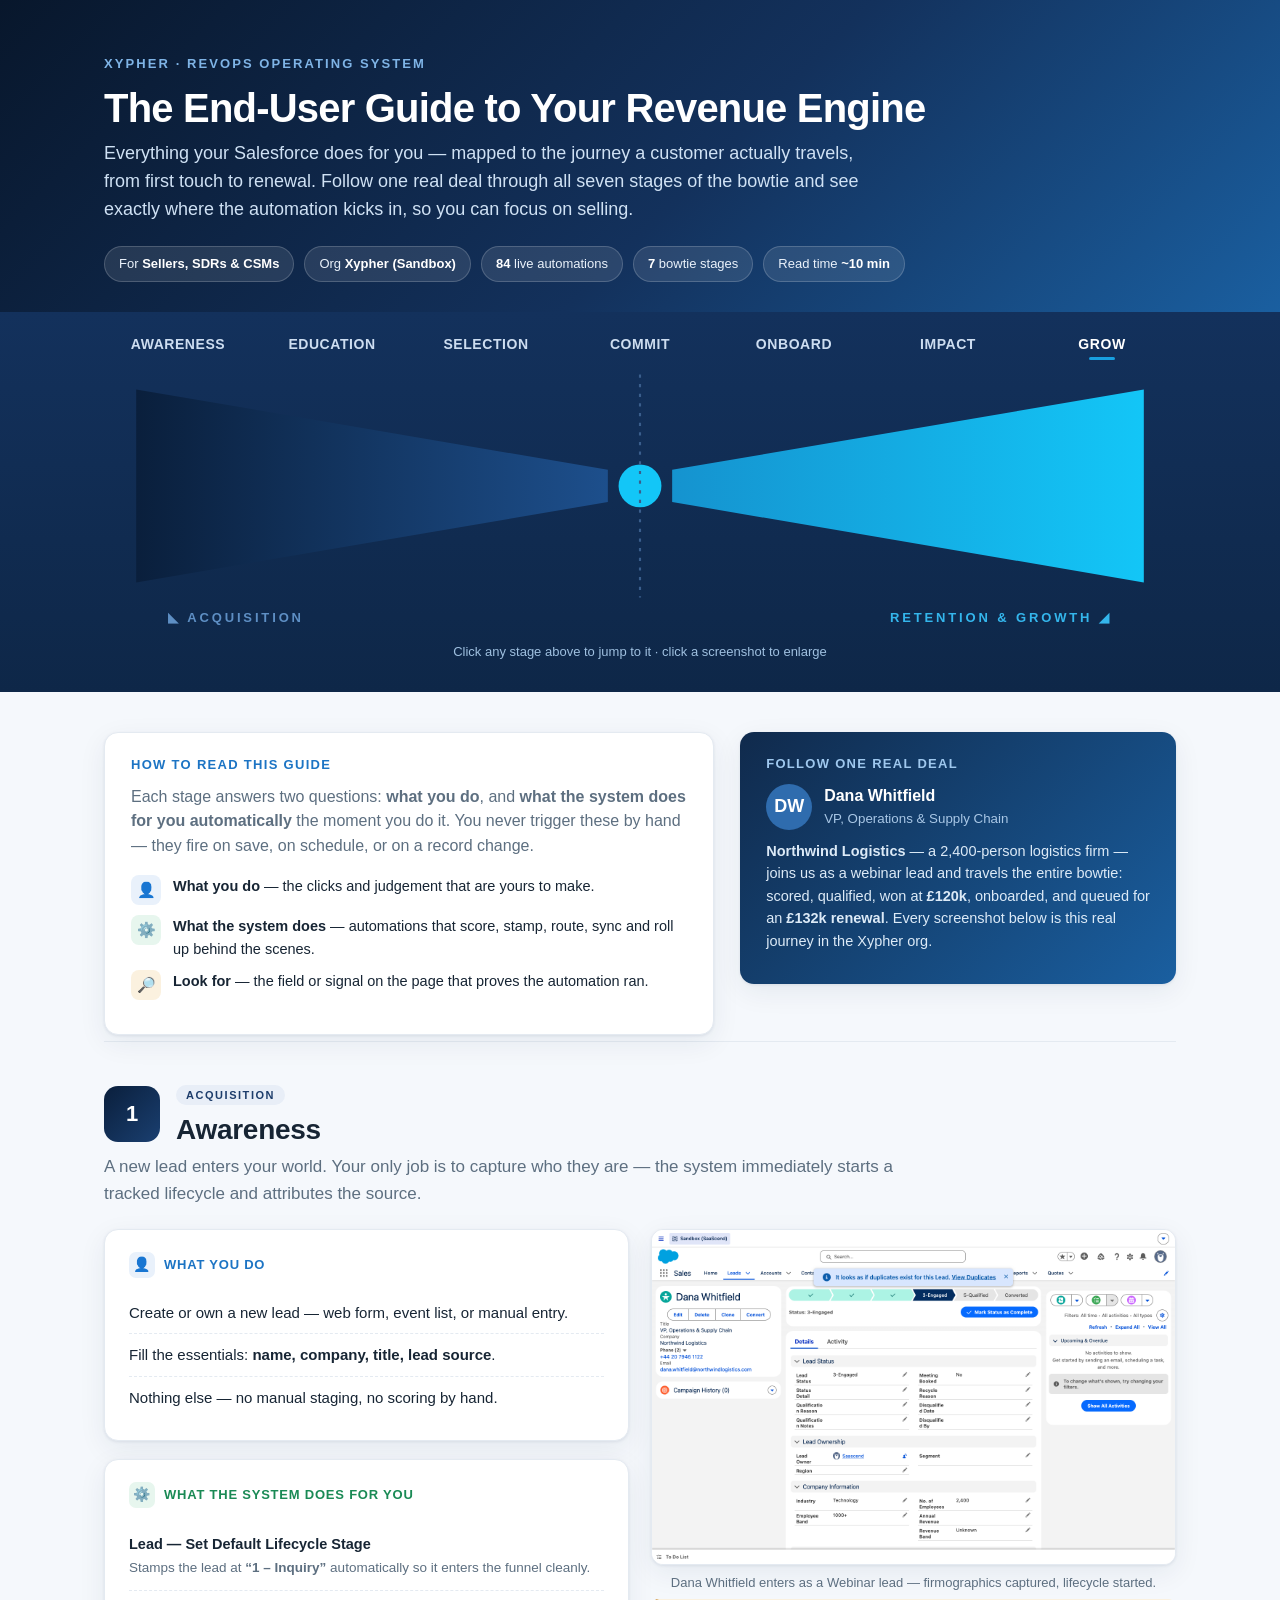
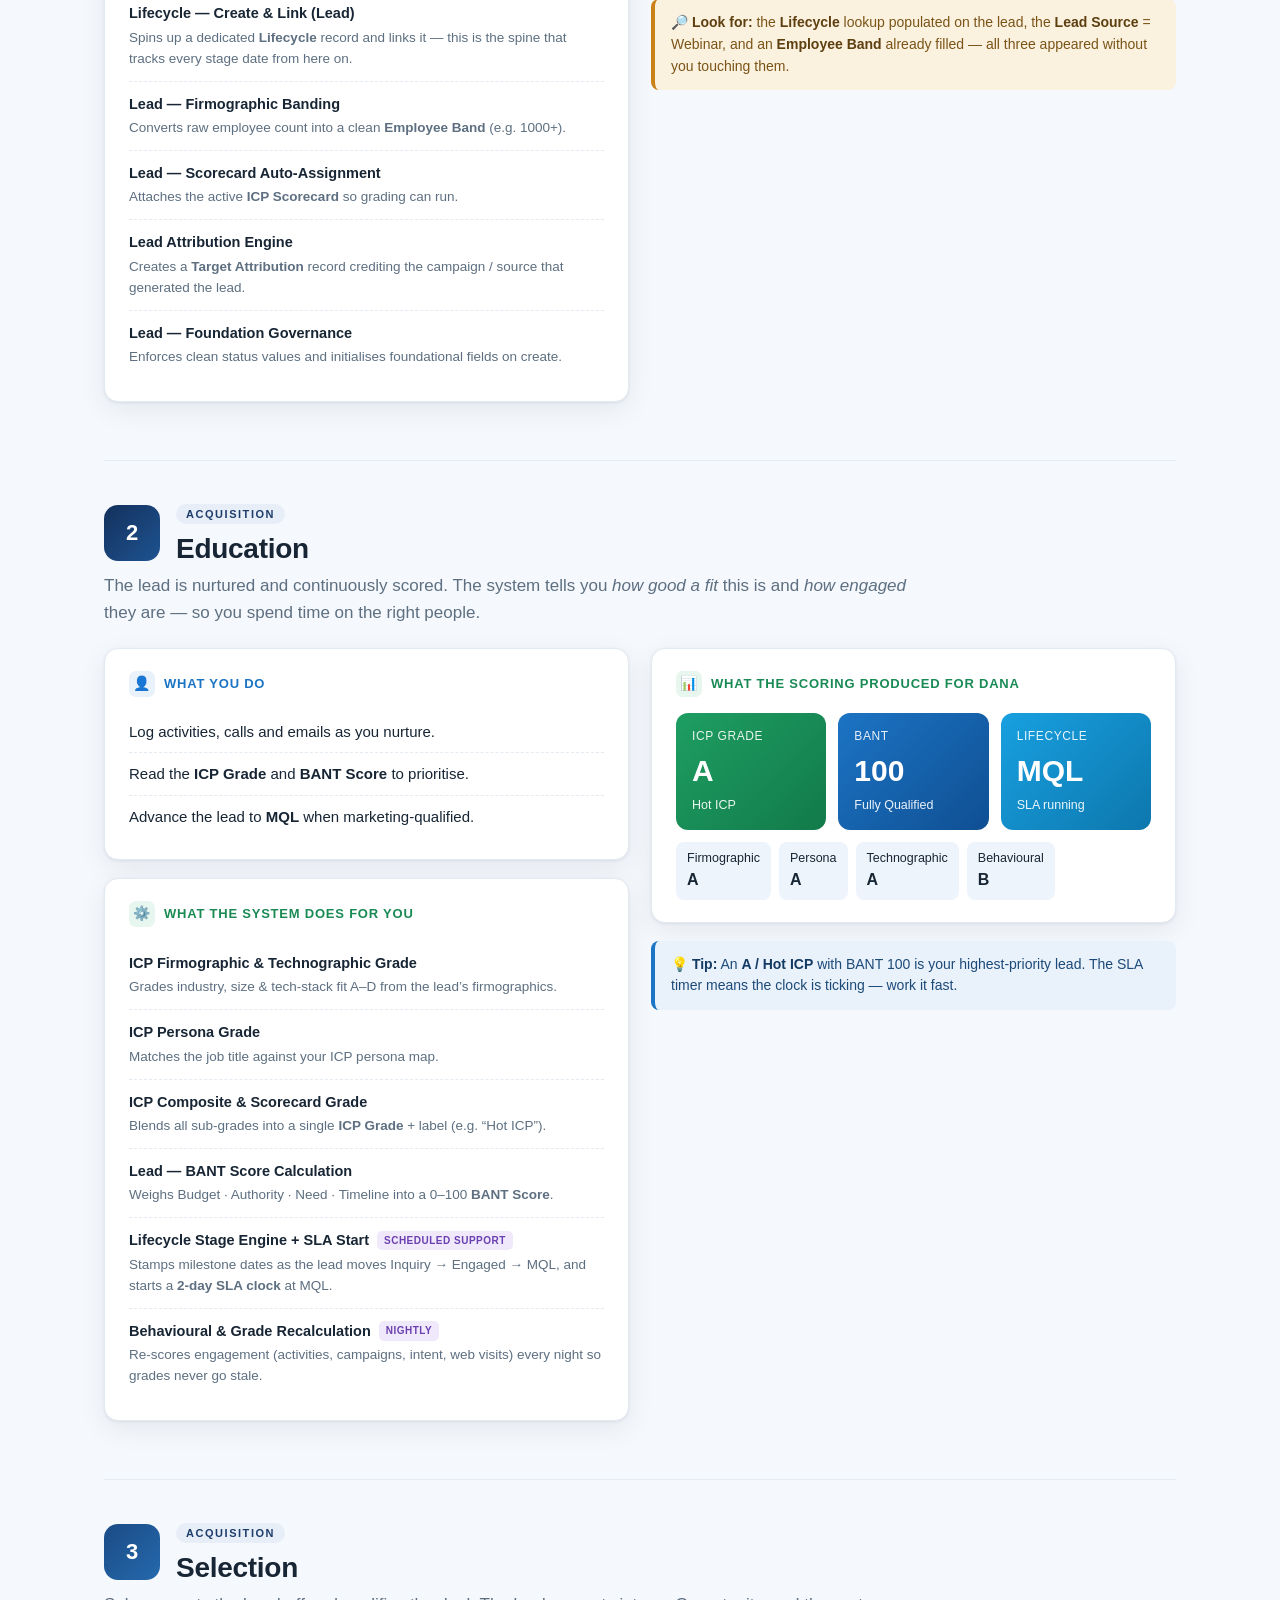
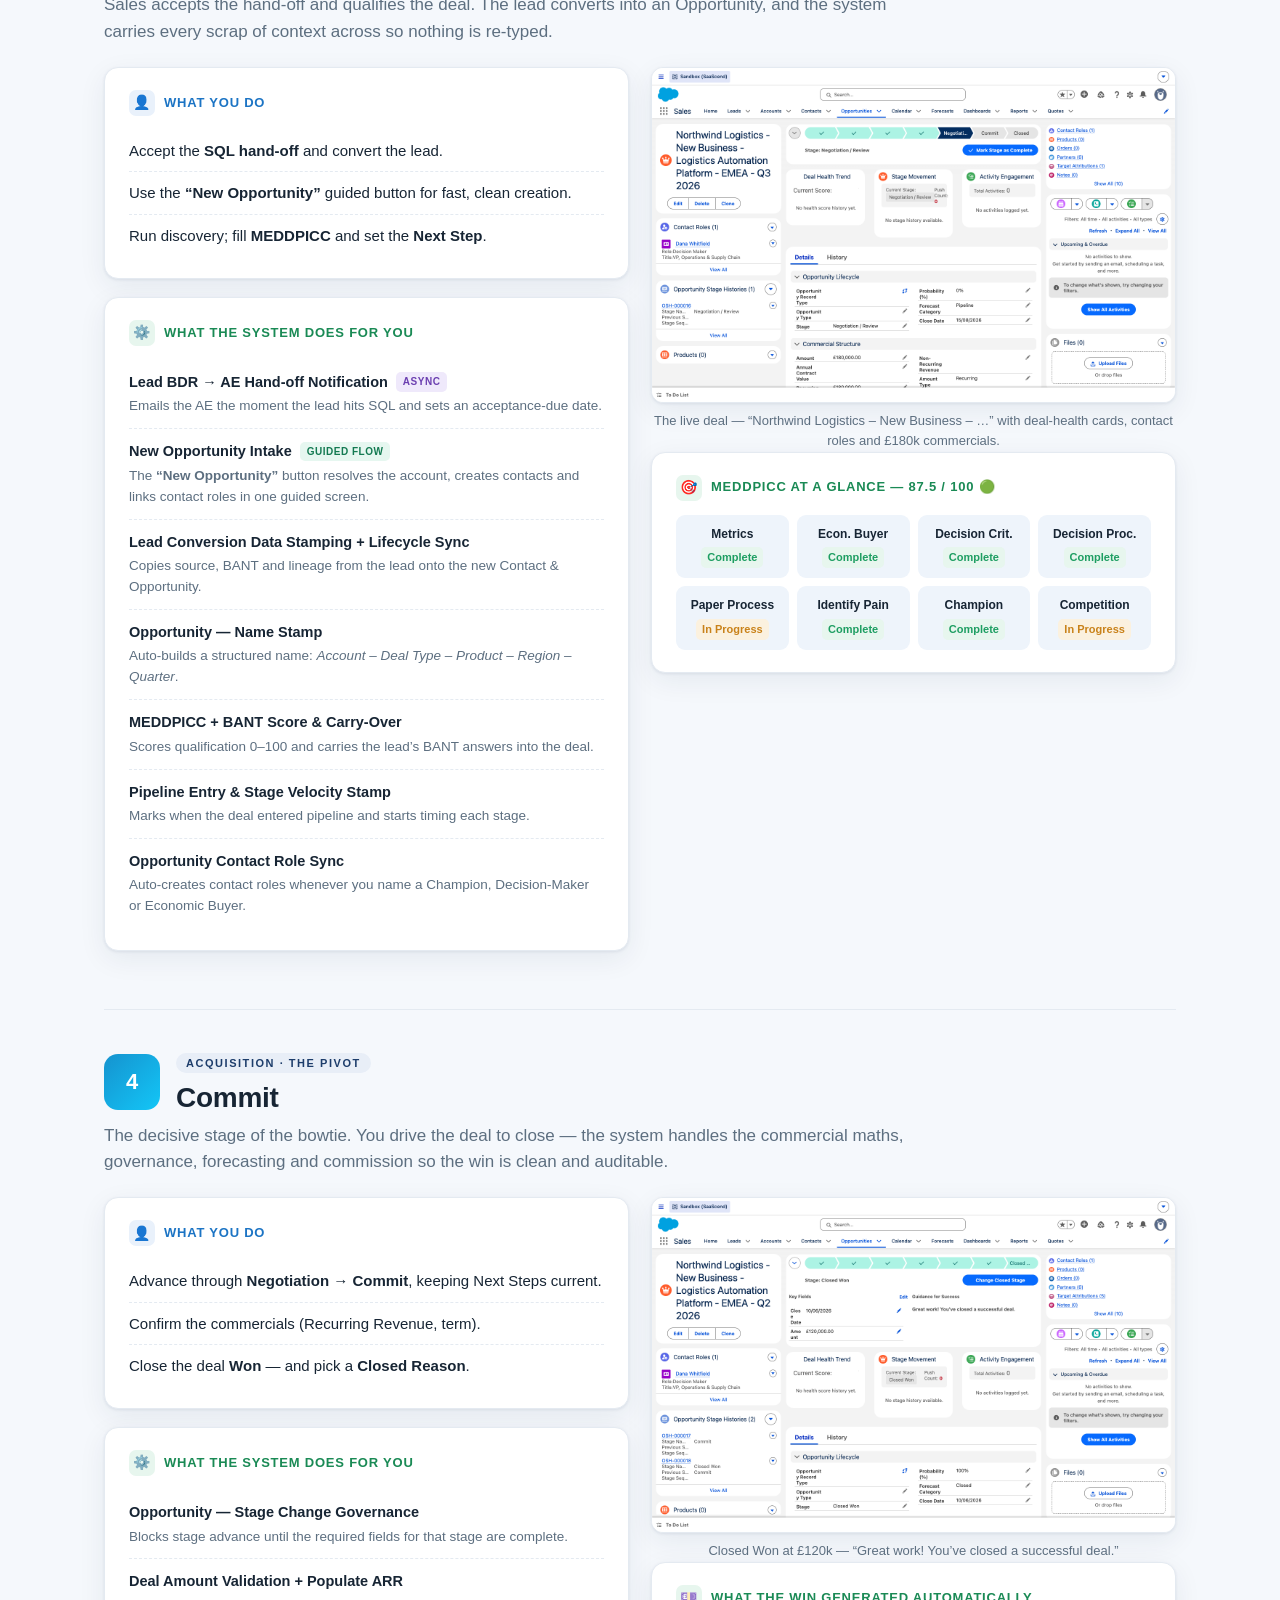
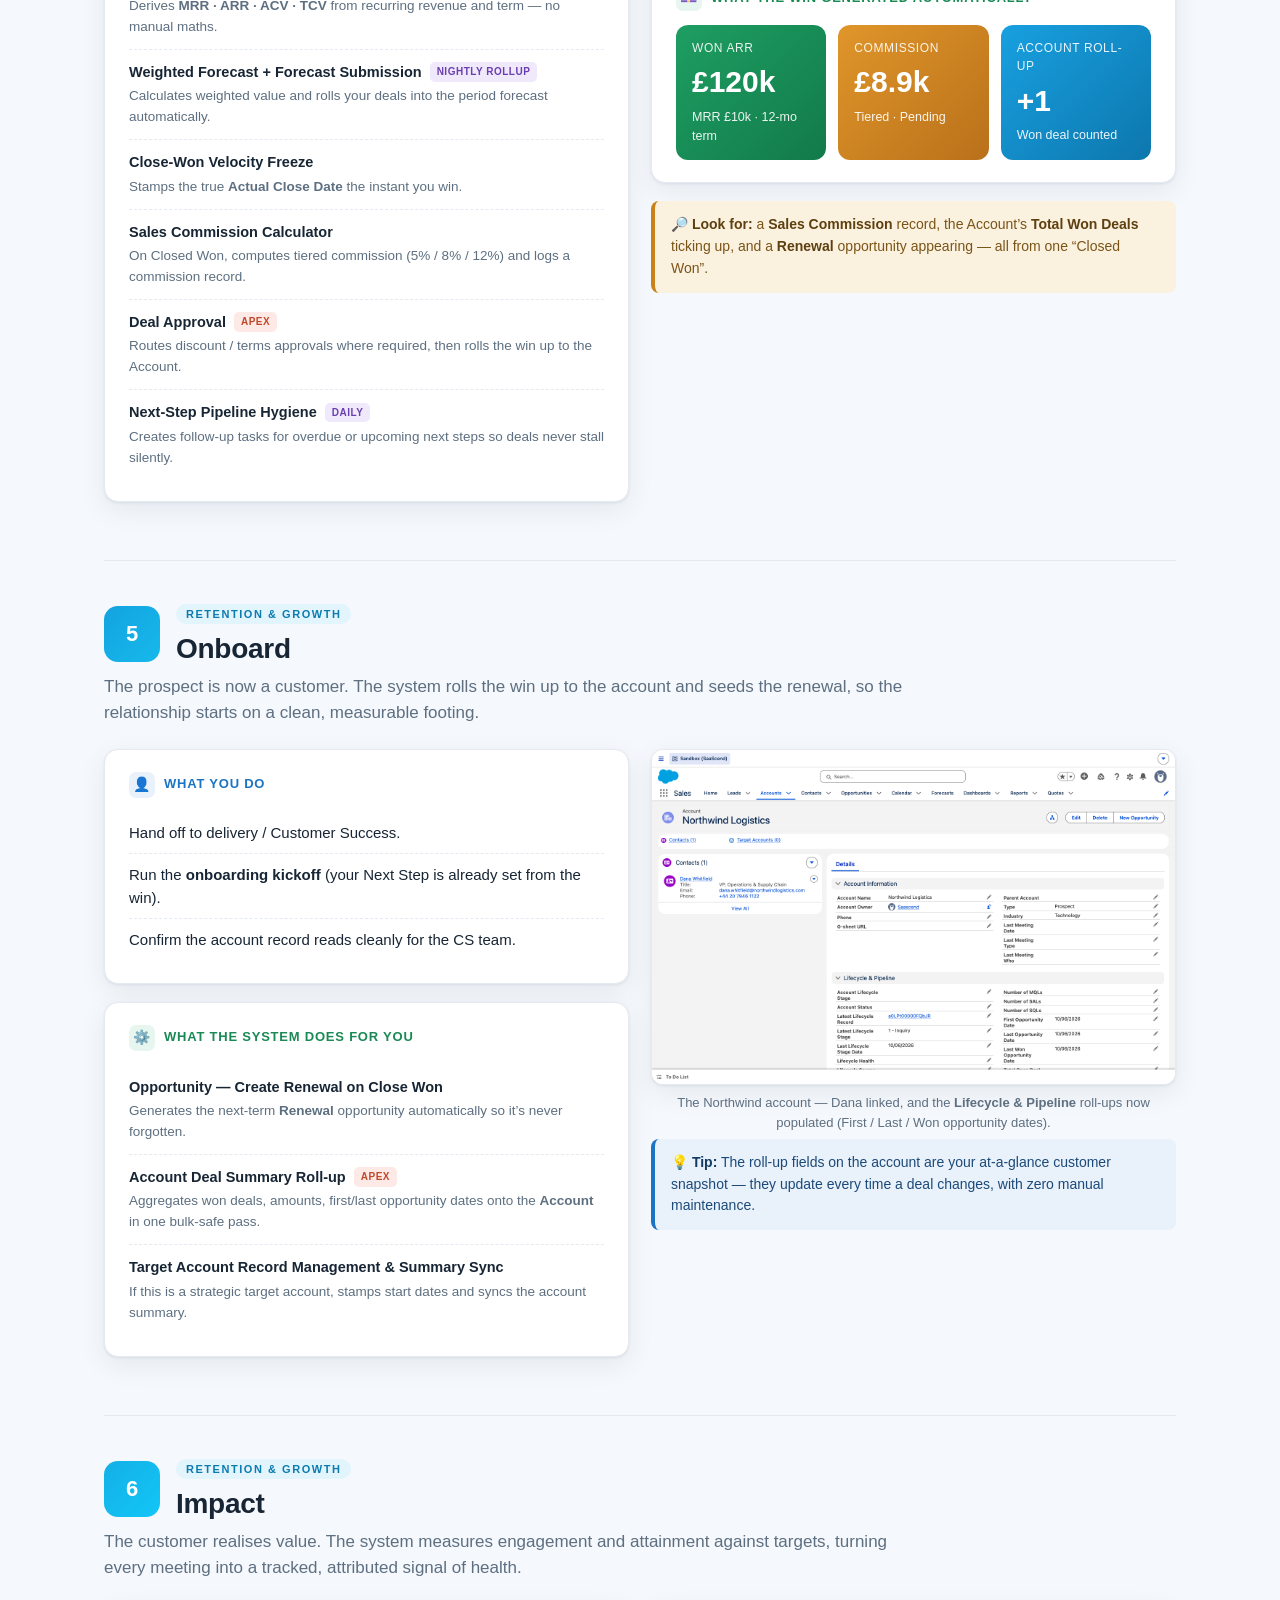
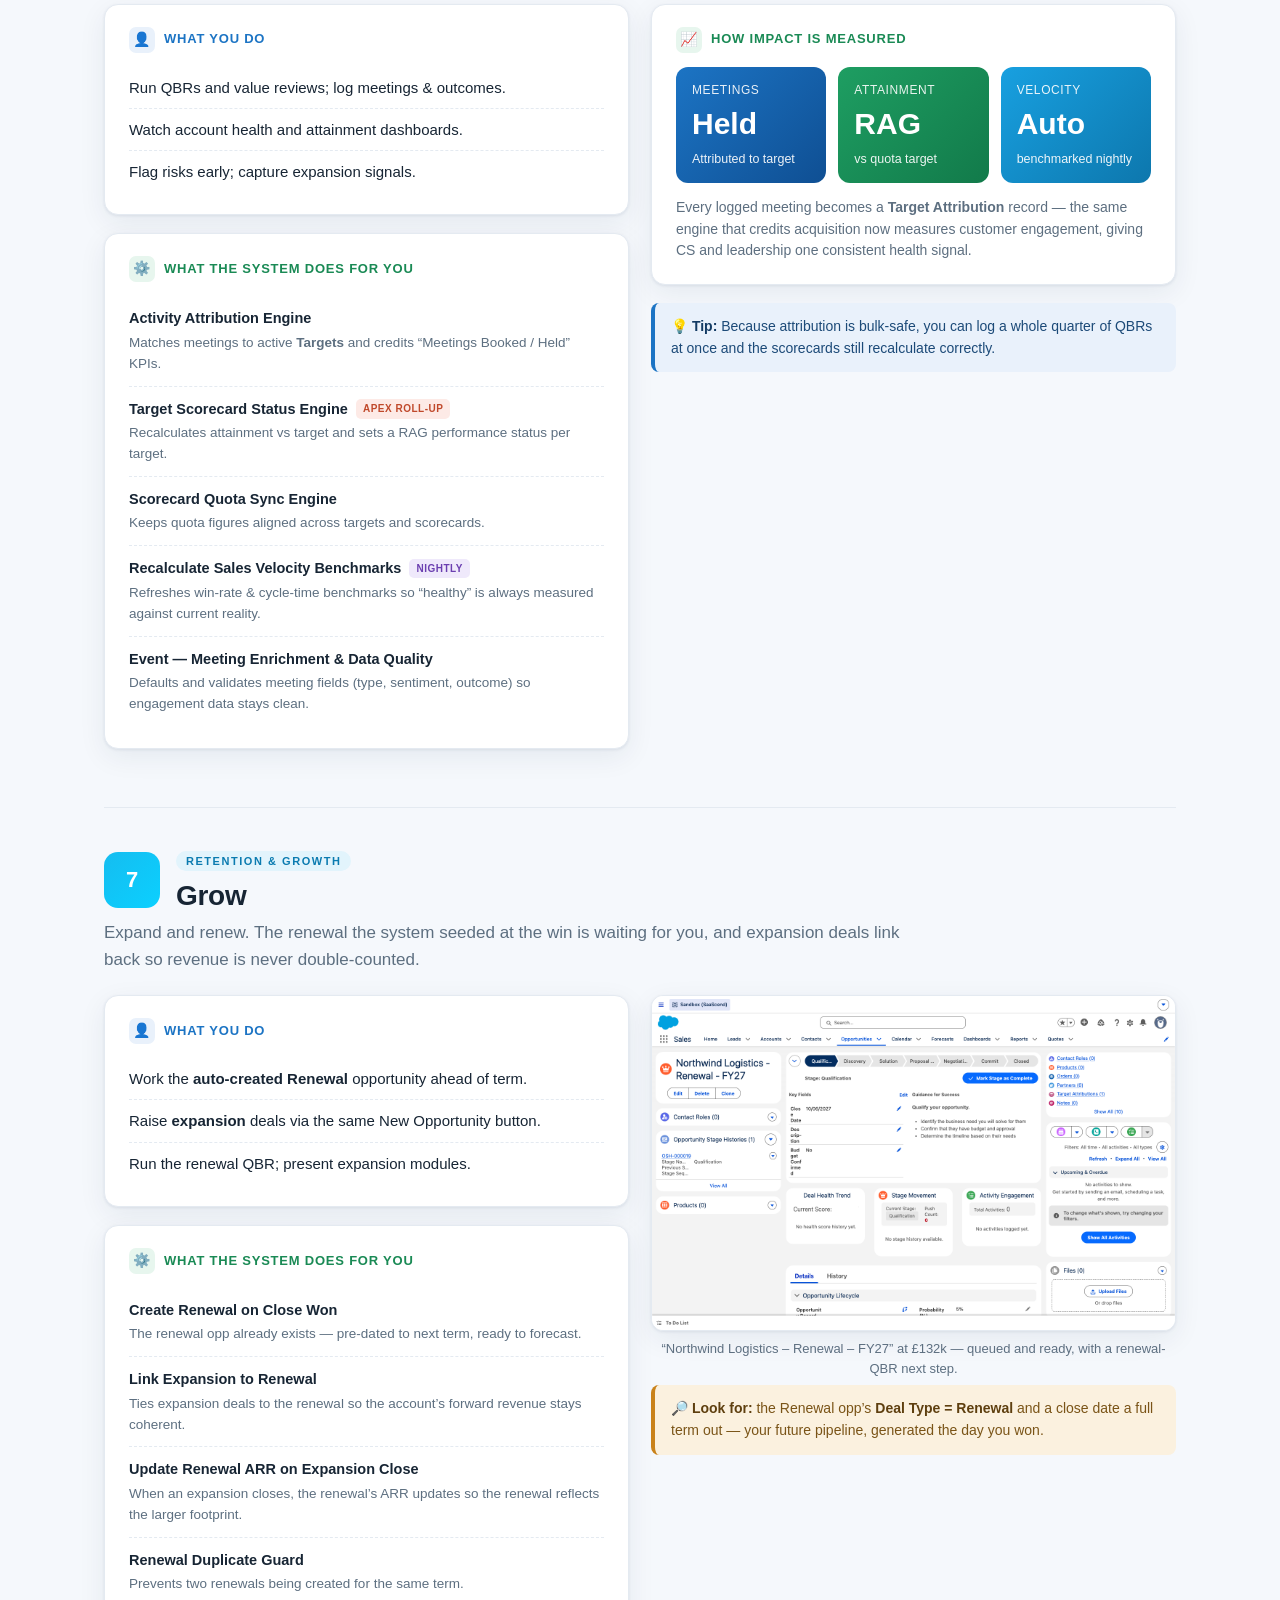
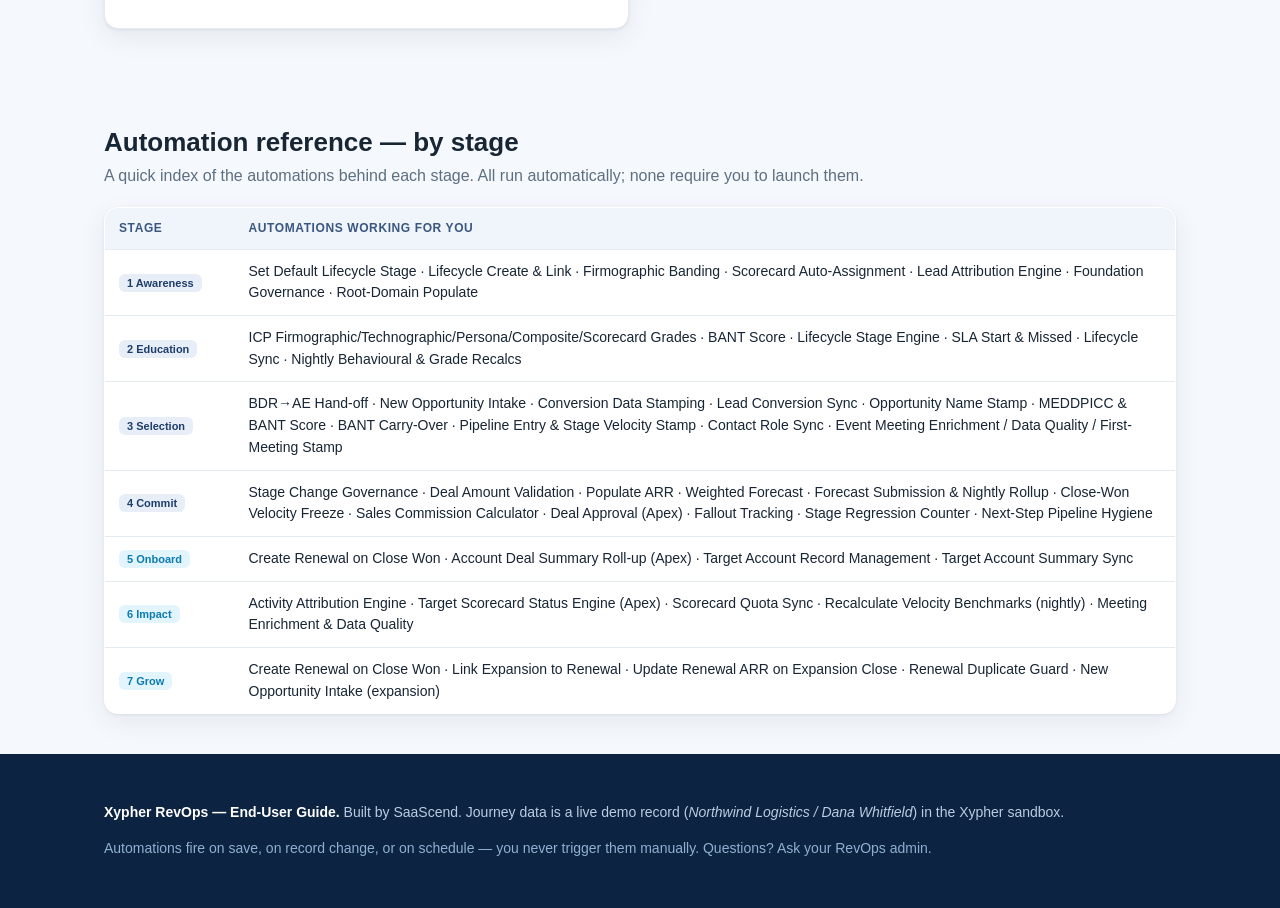
==== index.html @ d9a4ca9b "Xypher RevOps end-user bowtie guide" ====
<!DOCTYPE html>
<html lang="en">
<head>
<meta charset="UTF-8" />
<meta name="viewport" content="width=device-width, initial-scale=1.0" />
<title>Xypher RevOps — End-User Guide</title>
<style>
  :root{
    --navy:#0a1f3c; --navy2:#16386b; --acq:#13315c;
    --pivot:#18a0e0; --ret1:#1aa3df; --ret2:#13c0f5;
    --ink:#172534; --muted:#5d6f80; --line:#e4eaf1;
    --bg:#f5f8fc; --card:#ffffff; --accent:#1c74c4;
    --good:#1e9e62; --good-bg:#e7f6ee; --warn:#c9821a; --warn-bg:#fbf1df;
    --chip:#eef4fb; --shadow:0 1px 3px rgba(16,42,76,.08),0 8px 28px rgba(16,42,76,.07);
    --radius:14px;
  }
  *{box-sizing:border-box}
  html{scroll-behavior:smooth}
  body{margin:0;font-family:-apple-system,BlinkMacSystemFont,"Segoe UI",Inter,Roboto,Helvetica,Arial,sans-serif;
    color:var(--ink);background:var(--bg);line-height:1.55;-webkit-font-smoothing:antialiased}
  a{color:var(--accent);text-decoration:none}
  h1,h2,h3{line-height:1.2;margin:0}
  .wrap{max-width:1120px;margin:0 auto;padding:0 24px}

  /* ---------- HERO ---------- */
  header.hero{background:linear-gradient(135deg,#08172c 0%,#13315c 55%,#1a5fa0 100%);color:#fff;padding:54px 0 30px}
  .hero .eyebrow{font-size:13px;letter-spacing:.16em;text-transform:uppercase;color:#7fb4e6;font-weight:700}
  .hero h1{font-size:40px;font-weight:800;margin:10px 0 8px;letter-spacing:-.02em}
  .hero p.lead{font-size:18px;color:#cfe1f4;max-width:760px;margin:0 0 22px}
  .meta{display:flex;flex-wrap:wrap;gap:10px}
  .meta .pill{background:rgba(255,255,255,.10);border:1px solid rgba(255,255,255,.18);padding:7px 14px;border-radius:999px;font-size:13px;color:#eaf2fb}
  .meta .pill b{color:#fff}

  /* ---------- BOWTIE NAV ---------- */
  .bowtie-section{background:linear-gradient(180deg,#13315c 0%,#0e2748 100%);padding:14px 0 30px;color:#fff;position:relative}
  .bowtie-wrap{position:relative}
  .stage-labels{display:grid;grid-template-columns:repeat(7,1fr);gap:6px;margin-bottom:6px}
  .stage-labels button{background:none;border:0;color:#cdddf0;font-weight:800;font-size:14px;letter-spacing:.04em;
    text-transform:uppercase;cursor:pointer;padding:10px 4px;border-radius:8px;transition:.18s;position:relative}
  .stage-labels button:hover{color:#fff;background:rgba(255,255,255,.07)}
  .stage-labels button.active{color:#fff}
  .stage-labels button.active::after{content:"";position:absolute;left:50%;bottom:2px;transform:translateX(-50%);
    width:26px;height:3px;border-radius:3px;background:var(--pivot)}
  .bowtie-svg{width:100%;height:auto;display:block}
  .side-labels{display:flex;justify-content:space-between;margin-top:4px;padding:0 6%}
  .side-labels span{font-size:13px;font-weight:800;letter-spacing:.22em;text-transform:uppercase}
  .side-labels .acq{color:#5e8fc4}.side-labels .ret{color:#34b6ec}
  .hint{ text-align:center;color:#9fc0e0;font-size:13px;margin-top:14px}
  .hint kbd{background:rgba(255,255,255,.12);border-radius:5px;padding:1px 7px;font-size:12px}

  /* ---------- INTRO STRIP ---------- */
  .intro{padding:40px 0 6px}
  .intro .grid{display:grid;grid-template-columns:1.4fr 1fr;gap:26px;align-items:start}
  .panel{background:var(--card);border:1px solid var(--line);border-radius:var(--radius);box-shadow:var(--shadow);padding:24px 26px}
  .panel h3{font-size:13px;text-transform:uppercase;letter-spacing:.1em;color:var(--accent);margin-bottom:12px}
  .legend-row{display:flex;gap:12px;align-items:flex-start;margin:10px 0;font-size:14.5px}
  .legend-row .ic{flex:0 0 30px;height:30px;border-radius:8px;display:grid;place-items:center;font-size:15px}
  .ic.you{background:#e9f1fb;color:#1c74c4}.ic.sys{background:#e7f6ee;color:#1e9e62}.ic.look{background:#fbf1df;color:#c9821a}
  .story{background:linear-gradient(135deg,#102a4c,#1a5fa0);color:#fff;border:0}
  .story h3{color:#9fc8ee}
  .story p{color:#dceaf7;font-size:14.5px;margin:8px 0}
  .story .who{display:flex;gap:12px;align-items:center;margin-bottom:10px}
  .story .who .av{width:46px;height:46px;border-radius:50%;background:#2f6cae;display:grid;place-items:center;font-weight:800;font-size:18px}
  .story .who b{font-size:16px}.story .who small{color:#a9c7e6;display:block}

  /* ---------- STAGE SECTIONS ---------- */
  main{padding:14px 0 40px}
  .stage{padding:40px 0;border-top:1px solid var(--line)}
  .stage-head{display:flex;align-items:center;gap:16px;margin-bottom:6px}
  .stage-num{flex:0 0 56px;height:56px;border-radius:14px;display:grid;place-items:center;color:#fff;font-weight:800;font-size:22px}
  .badge-side{font-size:11px;font-weight:800;letter-spacing:.14em;text-transform:uppercase;padding:4px 10px;border-radius:999px}
  .badge-acq{background:#e8eef7;color:#1d3d6b}.badge-ret{background:#e2f4fc;color:#0b7bb0}
  .stage h2{font-size:28px;font-weight:800;letter-spacing:-.01em}
  .stage .purpose{color:var(--muted);font-size:17px;margin:8px 0 22px;max-width:820px}
  .cols{display:grid;grid-template-columns:1fr 1fr;gap:22px;align-items:start}
  .card{background:var(--card);border:1px solid var(--line);border-radius:var(--radius);box-shadow:var(--shadow);padding:22px 24px;margin-bottom:18px}
  .card .lbl{display:flex;align-items:center;gap:9px;font-size:13px;font-weight:800;letter-spacing:.06em;text-transform:uppercase;margin-bottom:14px}
  .card .lbl .dot{width:26px;height:26px;border-radius:7px;display:grid;place-items:center;font-size:14px}
  .lbl.you .dot{background:#e9f1fb;color:#1c74c4}.lbl.you{color:#1c74c4}
  .lbl.sys .dot{background:#e7f6ee;color:#1e9e62}.lbl.sys{color:#1a8a55}
  ul.clean{list-style:none;margin:0;padding:0}
  ul.clean li{padding:9px 0;border-bottom:1px dashed var(--line);font-size:15px}
  ul.clean li:last-child{border-bottom:0}
  .auto{padding:11px 0;border-bottom:1px dashed var(--line)}
  .auto:last-child{border-bottom:0}
  .auto .n{font-weight:700;font-size:14.5px;display:flex;align-items:center;gap:8px}
  .auto .n .tag{font-size:10px;font-weight:800;letter-spacing:.05em;padding:2px 7px;border-radius:5px;background:var(--chip);color:#3a6aa0;text-transform:uppercase}
  .auto .tag.sched{background:#efe9fb;color:#6b3fb0}.auto .tag.apex{background:#fdeae6;color:#c0492b}.auto .tag.screen{background:#e6f7f0;color:#147a52}
  .auto .d{font-size:13.5px;color:var(--muted);margin-top:3px}

  /* screenshot */
  figure{margin:0}
  .shot{border:1px solid var(--line);border-radius:12px;overflow:hidden;box-shadow:var(--shadow);cursor:zoom-in;background:#fff}
  .shot img{width:100%;display:block}
  figcaption{font-size:13px;color:var(--muted);margin-top:8px;text-align:center}

  /* scorecards */
  .scorecards{display:flex;flex-wrap:wrap;gap:12px;margin-top:4px}
  .score{flex:1 1 120px;border-radius:12px;padding:14px 16px;color:#fff;min-width:120px}
  .score .k{font-size:12px;letter-spacing:.05em;text-transform:uppercase;opacity:.9}
  .score .v{font-size:30px;font-weight:800;margin-top:2px}
  .score .s{font-size:12.5px;opacity:.92;margin-top:2px}
  .score.a{background:linear-gradient(135deg,#1e9e62,#127a4a)}
  .score.blue{background:linear-gradient(135deg,#1c74c4,#0f4f93)}
  .score.cyan{background:linear-gradient(135deg,#18a0e0,#0d77ad)}
  .score.amber{background:linear-gradient(135deg,#e0962a,#b9701a)}
  .grades{display:flex;gap:8px;flex-wrap:wrap;margin-top:12px}
  .gr{font-size:12.5px;background:var(--chip);border-radius:8px;padding:7px 11px}
  .gr b{display:block;font-size:16px;color:var(--ink)}

  .meddpicc{display:grid;grid-template-columns:repeat(4,1fr);gap:8px;margin-top:6px}
  .md{background:var(--chip);border-radius:9px;padding:10px;text-align:center;font-size:12px}
  .md .t{font-weight:700;color:var(--ink)}
  .md .st{margin-top:4px;font-size:11px;font-weight:700;padding:2px 6px;border-radius:5px;display:inline-block}
  .st.c{background:var(--good-bg);color:var(--good)}.st.p{background:var(--warn-bg);color:var(--warn)}

  .callout{background:var(--warn-bg);border-left:4px solid var(--warn);border-radius:8px;padding:13px 16px;font-size:14px;margin-top:6px;color:#7a5417}
  .callout b{color:#5e3f0f}
  .callout.tip{background:#e9f1fb;border-color:var(--accent);color:#1c4a78}.callout.tip b{color:#123a63}

  /* ---------- REFERENCE TABLE ---------- */
  .ref{padding:40px 0}
  table{width:100%;border-collapse:collapse;background:var(--card);border:1px solid var(--line);border-radius:var(--radius);overflow:hidden;box-shadow:var(--shadow);font-size:14px}
  th,td{text-align:left;padding:11px 14px;border-bottom:1px solid var(--line)}
  th{background:#f0f5fb;font-size:12px;letter-spacing:.05em;text-transform:uppercase;color:#3a5780}
  tr:last-child td{border-bottom:0}
  td .stagetag{font-size:11px;font-weight:800;padding:3px 8px;border-radius:6px;white-space:nowrap}

  /* ---------- FOOTER ---------- */
  footer{background:#0c2342;color:#b9cde2;padding:34px 0;font-size:14px}
  footer b{color:#fff}
  footer a{color:#79b6ec}

  /* ---------- LIGHTBOX ---------- */
  .lb{position:fixed;inset:0;background:rgba:(8,18,32,.88);background:rgba(8,18,32,.9);display:none;
    place-items:center;z-index:90;padding:30px;cursor:zoom-out}
  .lb.open{display:grid}
  .lb img{max-width:95%;max-height:92vh;border-radius:10px;box-shadow:0 20px 60px rgba(0,0,0,.5)}

  /* sticky mini-nav */
  .ticker{position:sticky;top:0;z-index:40;background:rgba(255,255,255,.92);backdrop-filter:blur(8px);
    border-bottom:1px solid var(--line);display:none}
  .ticker .wrap{display:flex;gap:4px;overflow-x:auto;padding:8px 24px}
  .ticker button{flex:0 0 auto;border:0;background:none;font-size:12.5px;font-weight:700;color:var(--muted);
    padding:7px 12px;border-radius:8px;cursor:pointer;white-space:nowrap}
  .ticker button.active{background:var(--navy);color:#fff}

  @media(max-width:860px){
    .hero h1{font-size:30px}
    .intro .grid,.cols{grid-template-columns:1fr}
    .stage-labels{grid-template-columns:repeat(4,1fr)}
    .stage-labels button{font-size:11px}
    .meddpicc{grid-template-columns:repeat(2,1fr)}
    .stage h2{font-size:23px}
  }
</style>
</head>
<body>

<!-- HERO -->
<header class="hero">
  <div class="wrap">
    <div class="eyebrow">Xypher · RevOps Operating System</div>
    <h1>The End-User Guide to Your Revenue Engine</h1>
    <p class="lead">Everything your Salesforce does for you — mapped to the journey a customer actually
      travels, from first touch to renewal. Follow one real deal through all seven stages of the bowtie
      and see exactly where the automation kicks in, so you can focus on selling.</p>
    <div class="meta">
      <span class="pill">For&nbsp;<b>Sellers, SDRs &amp; CSMs</b></span>
      <span class="pill">Org&nbsp;<b>Xypher (Sandbox)</b></span>
      <span class="pill"><b>84</b>&nbsp;live automations</span>
      <span class="pill"><b>7</b>&nbsp;bowtie stages</span>
      <span class="pill">Read time&nbsp;<b>~10 min</b></span>
    </div>
  </div>
</header>

<!-- INTERACTIVE BOWTIE -->
<section class="bowtie-section">
  <div class="wrap bowtie-wrap">
    <div class="stage-labels" id="stageLabels">
      <button data-go="awareness">Awareness</button>
      <button data-go="education">Education</button>
      <button data-go="selection">Selection</button>
      <button data-go="commit">Commit</button>
      <button data-go="onboard">Onboard</button>
      <button data-go="impact">Impact</button>
      <button data-go="grow">Grow</button>
    </div>
    <svg class="bowtie-svg" viewBox="0 0 1000 220" preserveAspectRatio="xMidYMid meet" aria-hidden="true">
      <defs>
        <linearGradient id="gacq" x1="0" y1="0" x2="1" y2="0">
          <stop offset="0" stop-color="#0a1f3c"/><stop offset="1" stop-color="#1d4f8c"/>
        </linearGradient>
        <linearGradient id="gret" x1="0" y1="0" x2="1" y2="0">
          <stop offset="0" stop-color="#1593cf"/><stop offset="1" stop-color="#13c6f7"/>
        </linearGradient>
      </defs>
      <!-- acquisition (left funnel) -->
      <polygon class="seg" data-go="awareness" points="30,20 470,95 470,125 30,200" fill="url(#gacq)" opacity="1"/>
      <!-- pivot node -->
      <circle cx="500" cy="110" r="20" fill="#13c6f7"/>
      <!-- retention (right funnel) -->
      <polygon class="seg" data-go="grow" points="530,95 970,20 970,200 530,125" fill="url(#gret)"/>
      <!-- divider -->
      <line x1="500" y1="6" x2="500" y2="214" stroke="#3a5e8c" stroke-width="2" stroke-dasharray="3 6"/>
    </svg>
    <div class="side-labels">
      <span class="acq">◣ Acquisition</span>
      <span class="ret">Retention &amp; Growth ◢</span>
    </div>
    <div class="hint">Click any stage above to jump to it · click a screenshot to enlarge</div>
  </div>
</section>

<!-- sticky ticker -->
<div class="ticker" id="ticker">
  <div class="wrap">
    <button data-go="awareness">1 · Awareness</button>
    <button data-go="education">2 · Education</button>
    <button data-go="selection">3 · Selection</button>
    <button data-go="commit">4 · Commit</button>
    <button data-go="onboard">5 · Onboard</button>
    <button data-go="impact">6 · Impact</button>
    <button data-go="grow">7 · Grow</button>
    <button data-go="reference">Reference</button>
  </div>
</div>

<!-- INTRO -->
<section class="intro">
  <div class="wrap grid">
    <div class="panel">
      <h3>How to read this guide</h3>
      <p style="margin-top:0;color:var(--muted)">Each stage answers two questions: <b>what you do</b>, and
        <b>what the system does for you automatically</b> the moment you do it. You never trigger these by
        hand — they fire on save, on schedule, or on a record change.</p>
      <div class="legend-row"><div class="ic you">👤</div><div><b>What you do</b> — the clicks and judgement that are yours to make.</div></div>
      <div class="legend-row"><div class="ic sys">⚙️</div><div><b>What the system does</b> — automations that score, stamp, route, sync and roll up behind the scenes.</div></div>
      <div class="legend-row"><div class="ic look">🔎</div><div><b>Look for</b> — the field or signal on the page that proves the automation ran.</div></div>
    </div>
    <div class="panel story">
      <h3>Follow one real deal</h3>
      <div class="who">
        <div class="av">DW</div>
        <div><b>Dana Whitfield</b><small>VP, Operations &amp; Supply Chain</small></div>
      </div>
      <p><b>Northwind Logistics</b> — a 2,400-person logistics firm — joins us as a webinar lead and
      travels the entire bowtie: scored, qualified, won at <b>£120k</b>, onboarded, and queued for an
      <b>£132k renewal</b>. Every screenshot below is this real journey in the Xypher org.</p>
    </div>
  </div>
</section>

<main class="wrap">

<!-- 1 AWARENESS -->
<section class="stage" id="awareness">
  <div class="stage-head">
    <div class="stage-num" style="background:linear-gradient(135deg,#0a1f3c,#1a3f70)">1</div>
    <div>
      <span class="badge-side badge-acq">Acquisition</span>
      <h2 style="margin-top:6px">Awareness</h2>
    </div>
  </div>
  <p class="purpose">A new lead enters your world. Your only job is to capture who they are — the system
    immediately starts a tracked lifecycle and attributes the source.</p>
  <div class="cols">
    <div>
      <div class="card">
        <div class="lbl you"><span class="dot">👤</span>What you do</div>
        <ul class="clean">
          <li>Create or own a new lead — web form, event list, or manual entry.</li>
          <li>Fill the essentials: <b>name, company, title, lead source</b>.</li>
          <li>Nothing else — no manual staging, no scoring by hand.</li>
        </ul>
      </div>
      <div class="card">
        <div class="lbl sys"><span class="dot">⚙️</span>What the system does for you</div>
        <div class="auto"><div class="n">Lead — Set Default Lifecycle Stage</div><div class="d">Stamps the lead at <b>“1 – Inquiry”</b> automatically so it enters the funnel cleanly.</div></div>
        <div class="auto"><div class="n">Lifecycle — Create &amp; Link (Lead)</div><div class="d">Spins up a dedicated <b>Lifecycle</b> record and links it — this is the spine that tracks every stage date from here on.</div></div>
        <div class="auto"><div class="n">Lead — Firmographic Banding</div><div class="d">Converts raw employee count into a clean <b>Employee Band</b> (e.g. 1000+).</div></div>
        <div class="auto"><div class="n">Lead — Scorecard Auto-Assignment</div><div class="d">Attaches the active <b>ICP Scorecard</b> so grading can run.</div></div>
        <div class="auto"><div class="n">Lead Attribution Engine</div><div class="d">Creates a <b>Target Attribution</b> record crediting the campaign / source that generated the lead.</div></div>
        <div class="auto"><div class="n">Lead — Foundation Governance</div><div class="d">Enforces clean status values and initialises foundational fields on create.</div></div>
      </div>
    </div>
    <div>
      <figure>
        <div class="shot" data-zoom="assets/01-lead.png"><img src="assets/01-lead.png" alt="Dana Whitfield lead record"></div>
        <figcaption>Dana Whitfield enters as a Webinar lead — firmographics captured, lifecycle started.</figcaption>
      </figure>
      <div class="callout look" style="background:#fbf1df;border-left:4px solid var(--warn)">
        🔎 <b>Look for:</b> the <b>Lifecycle</b> lookup populated on the lead, the <b>Lead Source</b> = Webinar, and an
        <b>Employee Band</b> already filled — all three appeared without you touching them.
      </div>
    </div>
  </div>
</section>

<!-- 2 EDUCATION -->
<section class="stage" id="education">
  <div class="stage-head">
    <div class="stage-num" style="background:linear-gradient(135deg,#13315c,#1e5391)">2</div>
    <div>
      <span class="badge-side badge-acq">Acquisition</span>
      <h2 style="margin-top:6px">Education</h2>
    </div>
  </div>
  <p class="purpose">The lead is nurtured and continuously scored. The system tells you <i>how good a fit</i>
    this is and <i>how engaged</i> they are — so you spend time on the right people.</p>
  <div class="cols">
    <div>
      <div class="card">
        <div class="lbl you"><span class="dot">👤</span>What you do</div>
        <ul class="clean">
          <li>Log activities, calls and emails as you nurture.</li>
          <li>Read the <b>ICP Grade</b> and <b>BANT Score</b> to prioritise.</li>
          <li>Advance the lead to <b>MQL</b> when marketing-qualified.</li>
        </ul>
      </div>
      <div class="card">
        <div class="lbl sys"><span class="dot">⚙️</span>What the system does for you</div>
        <div class="auto"><div class="n">ICP Firmographic &amp; Technographic Grade</div><div class="d">Grades industry, size &amp; tech-stack fit A–D from the lead’s firmographics.</div></div>
        <div class="auto"><div class="n">ICP Persona Grade</div><div class="d">Matches the job title against your ICP persona map.</div></div>
        <div class="auto"><div class="n">ICP Composite &amp; Scorecard Grade</div><div class="d">Blends all sub-grades into a single <b>ICP Grade</b> + label (e.g. “Hot ICP”).</div></div>
        <div class="auto"><div class="n">Lead — BANT Score Calculation</div><div class="d">Weighs Budget · Authority · Need · Timeline into a 0–100 <b>BANT Score</b>.</div></div>
        <div class="auto"><div class="n">Lifecycle Stage Engine + SLA Start <span class="tag sched">scheduled support</span></div><div class="d">Stamps milestone dates as the lead moves Inquiry → Engaged → MQL, and starts a <b>2-day SLA clock</b> at MQL.</div></div>
        <div class="auto"><div class="n">Behavioural &amp; Grade Recalculation <span class="tag sched">nightly</span></div><div class="d">Re-scores engagement (activities, campaigns, intent, web visits) every night so grades never go stale.</div></div>
      </div>
    </div>
    <div>
      <div class="card">
        <div class="lbl sys" style="margin-bottom:16px"><span class="dot">📊</span>What the scoring produced for Dana</div>
        <div class="scorecards">
          <div class="score a"><div class="k">ICP Grade</div><div class="v">A</div><div class="s">Hot ICP</div></div>
          <div class="score blue"><div class="k">BANT</div><div class="v">100</div><div class="s">Fully Qualified</div></div>
          <div class="score cyan"><div class="k">Lifecycle</div><div class="v">MQL</div><div class="s">SLA running</div></div>
        </div>
        <div class="grades">
          <div class="gr">Firmographic<b>A</b></div>
          <div class="gr">Persona<b>A</b></div>
          <div class="gr">Technographic<b>A</b></div>
          <div class="gr">Behavioural<b>B</b></div>
        </div>
      </div>
      <div class="callout tip">💡 <b>Tip:</b> An <b>A / Hot ICP</b> with BANT 100 is your highest-priority lead.
        The SLA timer means the clock is ticking — work it fast.</div>
    </div>
  </div>
</section>

<!-- 3 SELECTION -->
<section class="stage" id="selection">
  <div class="stage-head">
    <div class="stage-num" style="background:linear-gradient(135deg,#1b4b85,#2569ad)">3</div>
    <div>
      <span class="badge-side badge-acq">Acquisition</span>
      <h2 style="margin-top:6px">Selection</h2>
    </div>
  </div>
  <p class="purpose">Sales accepts the hand-off and qualifies the deal. The lead converts into an
    Opportunity, and the system carries every scrap of context across so nothing is re-typed.</p>
  <div class="cols">
    <div>
      <div class="card">
        <div class="lbl you"><span class="dot">👤</span>What you do</div>
        <ul class="clean">
          <li>Accept the <b>SQL hand-off</b> and convert the lead.</li>
          <li>Use the <b>“New Opportunity”</b> guided button for fast, clean creation.</li>
          <li>Run discovery; fill <b>MEDDPICC</b> and set the <b>Next Step</b>.</li>
        </ul>
      </div>
      <div class="card">
        <div class="lbl sys"><span class="dot">⚙️</span>What the system does for you</div>
        <div class="auto"><div class="n">Lead BDR → AE Hand-off Notification <span class="tag sched">async</span></div><div class="d">Emails the AE the moment the lead hits SQL and sets an acceptance-due date.</div></div>
        <div class="auto"><div class="n">New Opportunity Intake <span class="tag screen">guided flow</span></div><div class="d">The <b>“New Opportunity”</b> button resolves the account, creates contacts and links contact roles in one guided screen.</div></div>
        <div class="auto"><div class="n">Lead Conversion Data Stamping + Lifecycle Sync</div><div class="d">Copies source, BANT and lineage from the lead onto the new Contact &amp; Opportunity.</div></div>
        <div class="auto"><div class="n">Opportunity — Name Stamp</div><div class="d">Auto-builds a structured name: <i>Account – Deal Type – Product – Region – Quarter</i>.</div></div>
        <div class="auto"><div class="n">MEDDPICC + BANT Score &amp; Carry-Over</div><div class="d">Scores qualification 0–100 and carries the lead’s BANT answers into the deal.</div></div>
        <div class="auto"><div class="n">Pipeline Entry &amp; Stage Velocity Stamp</div><div class="d">Marks when the deal entered pipeline and starts timing each stage.</div></div>
        <div class="auto"><div class="n">Opportunity Contact Role Sync</div><div class="d">Auto-creates contact roles whenever you name a Champion, Decision-Maker or Economic Buyer.</div></div>
      </div>
    </div>
    <div>
      <figure>
        <div class="shot" data-zoom="assets/03-opp-live.png"><img src="assets/03-opp-live.png" alt="Northwind live opportunity"></div>
        <figcaption>The live deal — “Northwind Logistics – New Business – …” with deal-health cards, contact roles and £180k commercials.</figcaption>
      </figure>
      <div class="card">
        <div class="lbl sys"><span class="dot">🎯</span>MEDDPICC at a glance — 87.5 / 100 🟢</div>
        <div class="meddpicc">
          <div class="md"><div class="t">Metrics</div><div class="st c">Complete</div></div>
          <div class="md"><div class="t">Econ. Buyer</div><div class="st c">Complete</div></div>
          <div class="md"><div class="t">Decision Crit.</div><div class="st c">Complete</div></div>
          <div class="md"><div class="t">Decision Proc.</div><div class="st c">Complete</div></div>
          <div class="md"><div class="t">Paper Process</div><div class="st p">In Progress</div></div>
          <div class="md"><div class="t">Identify Pain</div><div class="st c">Complete</div></div>
          <div class="md"><div class="t">Champion</div><div class="st c">Complete</div></div>
          <div class="md"><div class="t">Competition</div><div class="st p">In Progress</div></div>
        </div>
      </div>
    </div>
  </div>
</section>

<!-- 4 COMMIT -->
<section class="stage" id="commit">
  <div class="stage-head">
    <div class="stage-num" style="background:linear-gradient(135deg,#1593cf,#13c6f7)">4</div>
    <div>
      <span class="badge-side badge-acq">Acquisition · the pivot</span>
      <h2 style="margin-top:6px">Commit</h2>
    </div>
  </div>
  <p class="purpose">The decisive stage of the bowtie. You drive the deal to close — the system handles the
    commercial maths, governance, forecasting and commission so the win is clean and auditable.</p>
  <div class="cols">
    <div>
      <div class="card">
        <div class="lbl you"><span class="dot">👤</span>What you do</div>
        <ul class="clean">
          <li>Advance through <b>Negotiation → Commit</b>, keeping Next Steps current.</li>
          <li>Confirm the commercials (Recurring Revenue, term).</li>
          <li>Close the deal <b>Won</b> — and pick a <b>Closed Reason</b>.</li>
        </ul>
      </div>
      <div class="card">
        <div class="lbl sys"><span class="dot">⚙️</span>What the system does for you</div>
        <div class="auto"><div class="n">Opportunity — Stage Change Governance</div><div class="d">Blocks stage advance until the required fields for that stage are complete.</div></div>
        <div class="auto"><div class="n">Deal Amount Validation + Populate ARR</div><div class="d">Derives <b>MRR · ARR · ACV · TCV</b> from recurring revenue and term — no manual maths.</div></div>
        <div class="auto"><div class="n">Weighted Forecast + Forecast Submission <span class="tag sched">nightly rollup</span></div><div class="d">Calculates weighted value and rolls your deals into the period forecast automatically.</div></div>
        <div class="auto"><div class="n">Close-Won Velocity Freeze</div><div class="d">Stamps the true <b>Actual Close Date</b> the instant you win.</div></div>
        <div class="auto"><div class="n">Sales Commission Calculator</div><div class="d">On Closed Won, computes tiered commission (5% / 8% / 12%) and logs a commission record.</div></div>
        <div class="auto"><div class="n">Deal Approval <span class="tag apex">Apex</span></div><div class="d">Routes discount / terms approvals where required, then rolls the win up to the Account.</div></div>
        <div class="auto"><div class="n">Next-Step Pipeline Hygiene <span class="tag sched">daily</span></div><div class="d">Creates follow-up tasks for overdue or upcoming next steps so deals never stall silently.</div></div>
      </div>
    </div>
    <div>
      <figure>
        <div class="shot" data-zoom="assets/04-opp-won.png"><img src="assets/04-opp-won.png" alt="Closed won opportunity"></div>
        <figcaption>Closed Won at £120k — “Great work! You’ve closed a successful deal.”</figcaption>
      </figure>
      <div class="card">
        <div class="lbl sys"><span class="dot">💷</span>What the win generated automatically</div>
        <div class="scorecards">
          <div class="score a"><div class="k">Won ARR</div><div class="v">£120k</div><div class="s">MRR £10k · 12-mo term</div></div>
          <div class="score amber"><div class="k">Commission</div><div class="v">£8.9k</div><div class="s">Tiered · Pending</div></div>
          <div class="score cyan"><div class="k">Account roll-up</div><div class="v">+1</div><div class="s">Won deal counted</div></div>
        </div>
      </div>
      <div class="callout">🔎 <b>Look for:</b> a <b>Sales Commission</b> record, the Account’s
        <b>Total Won Deals</b> ticking up, and a <b>Renewal</b> opportunity appearing — all from one “Closed Won”.</div>
    </div>
  </div>
</section>

<!-- 5 ONBOARD -->
<section class="stage" id="onboard">
  <div class="stage-head">
    <div class="stage-num" style="background:linear-gradient(135deg,#13a3df,#16b9ec)">5</div>
    <div>
      <span class="badge-side badge-ret">Retention &amp; Growth</span>
      <h2 style="margin-top:6px">Onboard</h2>
    </div>
  </div>
  <p class="purpose">The prospect is now a customer. The system rolls the win up to the account and seeds
    the renewal, so the relationship starts on a clean, measurable footing.</p>
  <div class="cols">
    <div>
      <div class="card">
        <div class="lbl you"><span class="dot">👤</span>What you do</div>
        <ul class="clean">
          <li>Hand off to delivery / Customer Success.</li>
          <li>Run the <b>onboarding kickoff</b> (your Next Step is already set from the win).</li>
          <li>Confirm the account record reads cleanly for the CS team.</li>
        </ul>
      </div>
      <div class="card">
        <div class="lbl sys"><span class="dot">⚙️</span>What the system does for you</div>
        <div class="auto"><div class="n">Opportunity — Create Renewal on Close Won</div><div class="d">Generates the next-term <b>Renewal</b> opportunity automatically so it’s never forgotten.</div></div>
        <div class="auto"><div class="n">Account Deal Summary Roll-up <span class="tag apex">Apex</span></div><div class="d">Aggregates won deals, amounts, first/last opportunity dates onto the <b>Account</b> in one bulk-safe pass.</div></div>
        <div class="auto"><div class="n">Target Account Record Management &amp; Summary Sync</div><div class="d">If this is a strategic target account, stamps start dates and syncs the account summary.</div></div>
      </div>
    </div>
    <div>
      <figure>
        <div class="shot" data-zoom="assets/05-account.png"><img src="assets/05-account.png" alt="Northwind account with rollups"></div>
        <figcaption>The Northwind account — Dana linked, and the <b>Lifecycle &amp; Pipeline</b> roll-ups now populated (First / Last / Won opportunity dates).</figcaption>
      </figure>
      <div class="callout tip">💡 <b>Tip:</b> The roll-up fields on the account are your at-a-glance customer
        snapshot — they update every time a deal changes, with zero manual maintenance.</div>
    </div>
  </div>
</section>

<!-- 6 IMPACT -->
<section class="stage" id="impact">
  <div class="stage-head">
    <div class="stage-num" style="background:linear-gradient(135deg,#13b0e6,#13c6f7)">6</div>
    <div>
      <span class="badge-side badge-ret">Retention &amp; Growth</span>
      <h2 style="margin-top:6px">Impact</h2>
    </div>
  </div>
  <p class="purpose">The customer realises value. The system measures engagement and attainment against
    targets, turning every meeting into a tracked, attributed signal of health.</p>
  <div class="cols">
    <div>
      <div class="card">
        <div class="lbl you"><span class="dot">👤</span>What you do</div>
        <ul class="clean">
          <li>Run QBRs and value reviews; log meetings &amp; outcomes.</li>
          <li>Watch account health and attainment dashboards.</li>
          <li>Flag risks early; capture expansion signals.</li>
        </ul>
      </div>
      <div class="card">
        <div class="lbl sys"><span class="dot">⚙️</span>What the system does for you</div>
        <div class="auto"><div class="n">Activity Attribution Engine</div><div class="d">Matches meetings to active <b>Targets</b> and credits “Meetings Booked / Held” KPIs.</div></div>
        <div class="auto"><div class="n">Target Scorecard Status Engine <span class="tag apex">Apex roll-up</span></div><div class="d">Recalculates attainment vs target and sets a RAG performance status per target.</div></div>
        <div class="auto"><div class="n">Scorecard Quota Sync Engine</div><div class="d">Keeps quota figures aligned across targets and scorecards.</div></div>
        <div class="auto"><div class="n">Recalculate Sales Velocity Benchmarks <span class="tag sched">nightly</span></div><div class="d">Refreshes win-rate &amp; cycle-time benchmarks so “healthy” is always measured against current reality.</div></div>
        <div class="auto"><div class="n">Event — Meeting Enrichment &amp; Data Quality</div><div class="d">Defaults and validates meeting fields (type, sentiment, outcome) so engagement data stays clean.</div></div>
      </div>
    </div>
    <div>
      <div class="card">
        <div class="lbl sys"><span class="dot">📈</span>How impact is measured</div>
        <div class="scorecards">
          <div class="score blue"><div class="k">Meetings</div><div class="v">Held</div><div class="s">Attributed to target</div></div>
          <div class="score a"><div class="k">Attainment</div><div class="v">RAG</div><div class="s">vs quota target</div></div>
          <div class="score cyan"><div class="k">Velocity</div><div class="v">Auto</div><div class="s">benchmarked nightly</div></div>
        </div>
        <p style="color:var(--muted);font-size:14px;margin-bottom:0">Every logged meeting becomes a
          <b>Target Attribution</b> record — the same engine that credits acquisition now measures
          customer engagement, giving CS and leadership one consistent health signal.</p>
      </div>
      <div class="callout tip">💡 <b>Tip:</b> Because attribution is bulk-safe, you can log a whole quarter
        of QBRs at once and the scorecards still recalculate correctly.</div>
    </div>
  </div>
</section>

<!-- 7 GROW -->
<section class="stage" id="grow">
  <div class="stage-head">
    <div class="stage-num" style="background:linear-gradient(135deg,#15bdf0,#0bd0ff)">7</div>
    <div>
      <span class="badge-side badge-ret">Retention &amp; Growth</span>
      <h2 style="margin-top:6px">Grow</h2>
    </div>
  </div>
  <p class="purpose">Expand and renew. The renewal the system seeded at the win is waiting for you, and
    expansion deals link back so revenue is never double-counted.</p>
  <div class="cols">
    <div>
      <div class="card">
        <div class="lbl you"><span class="dot">👤</span>What you do</div>
        <ul class="clean">
          <li>Work the <b>auto-created Renewal</b> opportunity ahead of term.</li>
          <li>Raise <b>expansion</b> deals via the same New Opportunity button.</li>
          <li>Run the renewal QBR; present expansion modules.</li>
        </ul>
      </div>
      <div class="card">
        <div class="lbl sys"><span class="dot">⚙️</span>What the system does for you</div>
        <div class="auto"><div class="n">Create Renewal on Close Won</div><div class="d">The renewal opp already exists — pre-dated to next term, ready to forecast.</div></div>
        <div class="auto"><div class="n">Link Expansion to Renewal</div><div class="d">Ties expansion deals to the renewal so the account’s forward revenue stays coherent.</div></div>
        <div class="auto"><div class="n">Update Renewal ARR on Expansion Close</div><div class="d">When an expansion closes, the renewal’s ARR updates so the renewal reflects the larger footprint.</div></div>
        <div class="auto"><div class="n">Renewal Duplicate Guard</div><div class="d">Prevents two renewals being created for the same term.</div></div>
      </div>
    </div>
    <div>
      <figure>
        <div class="shot" data-zoom="assets/07-renewal.png"><img src="assets/07-renewal.png" alt="Renewal opportunity"></div>
        <figcaption>“Northwind Logistics – Renewal – FY27” at £132k — queued and ready, with a renewal-QBR next step.</figcaption>
      </figure>
      <div class="callout">🔎 <b>Look for:</b> the Renewal opp’s <b>Deal Type = Renewal</b> and a close date a
        full term out — your future pipeline, generated the day you won.</div>
    </div>
  </div>
</section>

</main>

<!-- REFERENCE TABLE -->
<section class="ref" id="reference">
  <div class="wrap">
    <h2 style="font-size:26px;font-weight:800;margin-bottom:6px">Automation reference — by stage</h2>
    <p style="color:var(--muted);margin:0 0 18px">A quick index of the automations behind each stage. All run
      automatically; none require you to launch them.</p>
    <table>
      <thead><tr><th style="width:130px">Stage</th><th>Automations working for you</th></tr></thead>
      <tbody>
        <tr><td><span class="stagetag badge-acq">1 Awareness</span></td><td>Set Default Lifecycle Stage · Lifecycle Create &amp; Link · Firmographic Banding · Scorecard Auto-Assignment · Lead Attribution Engine · Foundation Governance · Root-Domain Populate</td></tr>
        <tr><td><span class="stagetag badge-acq">2 Education</span></td><td>ICP Firmographic/Technographic/Persona/Composite/Scorecard Grades · BANT Score · Lifecycle Stage Engine · SLA Start &amp; Missed · Lifecycle Sync · Nightly Behavioural &amp; Grade Recalcs</td></tr>
        <tr><td><span class="stagetag badge-acq">3 Selection</span></td><td>BDR→AE Hand-off · New Opportunity Intake · Conversion Data Stamping · Lead Conversion Sync · Opportunity Name Stamp · MEDDPICC &amp; BANT Score · BANT Carry-Over · Pipeline Entry &amp; Stage Velocity Stamp · Contact Role Sync · Event Meeting Enrichment / Data Quality / First-Meeting Stamp</td></tr>
        <tr><td><span class="stagetag badge-acq">4 Commit</span></td><td>Stage Change Governance · Deal Amount Validation · Populate ARR · Weighted Forecast · Forecast Submission &amp; Nightly Rollup · Close-Won Velocity Freeze · Sales Commission Calculator · Deal Approval (Apex) · Fallout Tracking · Stage Regression Counter · Next-Step Pipeline Hygiene</td></tr>
        <tr><td><span class="stagetag badge-ret">5 Onboard</span></td><td>Create Renewal on Close Won · Account Deal Summary Roll-up (Apex) · Target Account Record Management · Target Account Summary Sync</td></tr>
        <tr><td><span class="stagetag badge-ret">6 Impact</span></td><td>Activity Attribution Engine · Target Scorecard Status Engine (Apex) · Scorecard Quota Sync · Recalculate Velocity Benchmarks (nightly) · Meeting Enrichment &amp; Data Quality</td></tr>
        <tr><td><span class="stagetag badge-ret">7 Grow</span></td><td>Create Renewal on Close Won · Link Expansion to Renewal · Update Renewal ARR on Expansion Close · Renewal Duplicate Guard · New Opportunity Intake (expansion)</td></tr>
      </tbody>
    </table>
  </div>
</section>

<footer>
  <div class="wrap">
    <p><b>Xypher RevOps — End-User Guide.</b> Built by SaaScend. Journey data is a live demo record
      (<i>Northwind Logistics / Dana Whitfield</i>) in the Xypher sandbox.</p>
    <p style="color:#8fb0d0">Automations fire on save, on record change, or on schedule — you never trigger
      them manually. Questions? Ask your RevOps admin.</p>
  </div>
</footer>

<div class="lb" id="lb"><img src="" alt="enlarged screenshot" id="lbimg"></div>

<script>
  // smooth-scroll for all data-go buttons / polygons
  document.querySelectorAll('[data-go]').forEach(el=>{
    el.style.cursor='pointer';
    el.addEventListener('click',()=>{
      const t=document.getElementById(el.getAttribute('data-go'));
      if(t) t.scrollIntoView({behavior:'smooth',block:'start'});
    });
  });

  // scrollspy -> highlight active stage label + ticker
  const ids=['awareness','education','selection','commit','onboard','impact','grow'];
  const labelBtns=[...document.querySelectorAll('#stageLabels button')];
  const tickBtns=[...document.querySelectorAll('#ticker button')];
  const ticker=document.getElementById('ticker');
  function setActive(id){
    labelBtns.forEach(b=>b.classList.toggle('active',b.dataset.go===id));
    tickBtns.forEach(b=>b.classList.toggle('active',b.dataset.go===id));
  }
  const obs=new IntersectionObserver(entries=>{
    entries.forEach(e=>{ if(e.isIntersecting) setActive(e.target.id); });
  },{rootMargin:'-45% 0px -50% 0px',threshold:0});
  ids.forEach(id=>{const el=document.getElementById(id); if(el) obs.observe(el);});

  // show ticker after hero scrolled past
  window.addEventListener('scroll',()=>{
    ticker.style.display = window.scrollY>520 ? 'block':'none';
  });

  // lightbox
  const lb=document.getElementById('lb'), lbimg=document.getElementById('lbimg');
  document.querySelectorAll('[data-zoom]').forEach(el=>{
    el.addEventListener('click',()=>{ lbimg.src=el.getAttribute('data-zoom'); lb.classList.add('open'); });
  });
  lb.addEventListener('click',()=>lb.classList.remove('open'));
  document.addEventListener('keydown',e=>{ if(e.key==='Escape') lb.classList.remove('open'); });
</script>
</body>
</html>
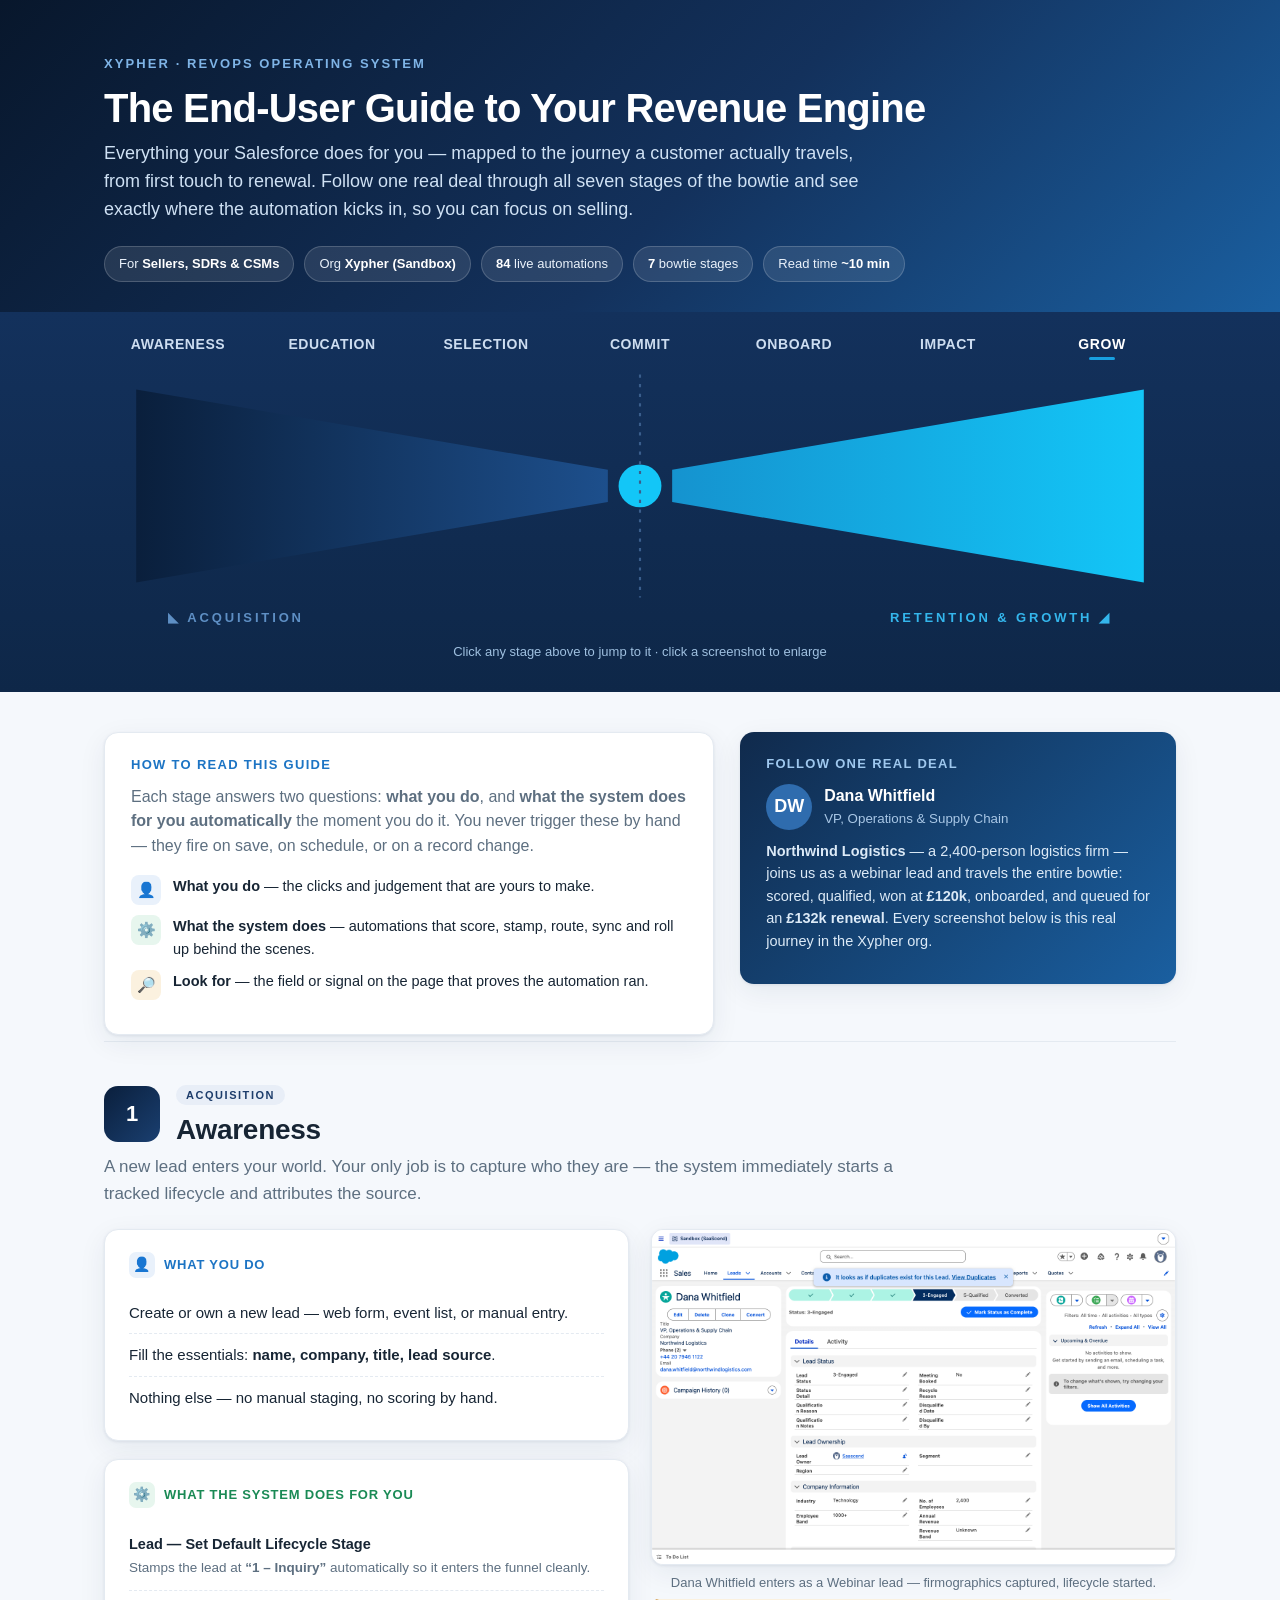
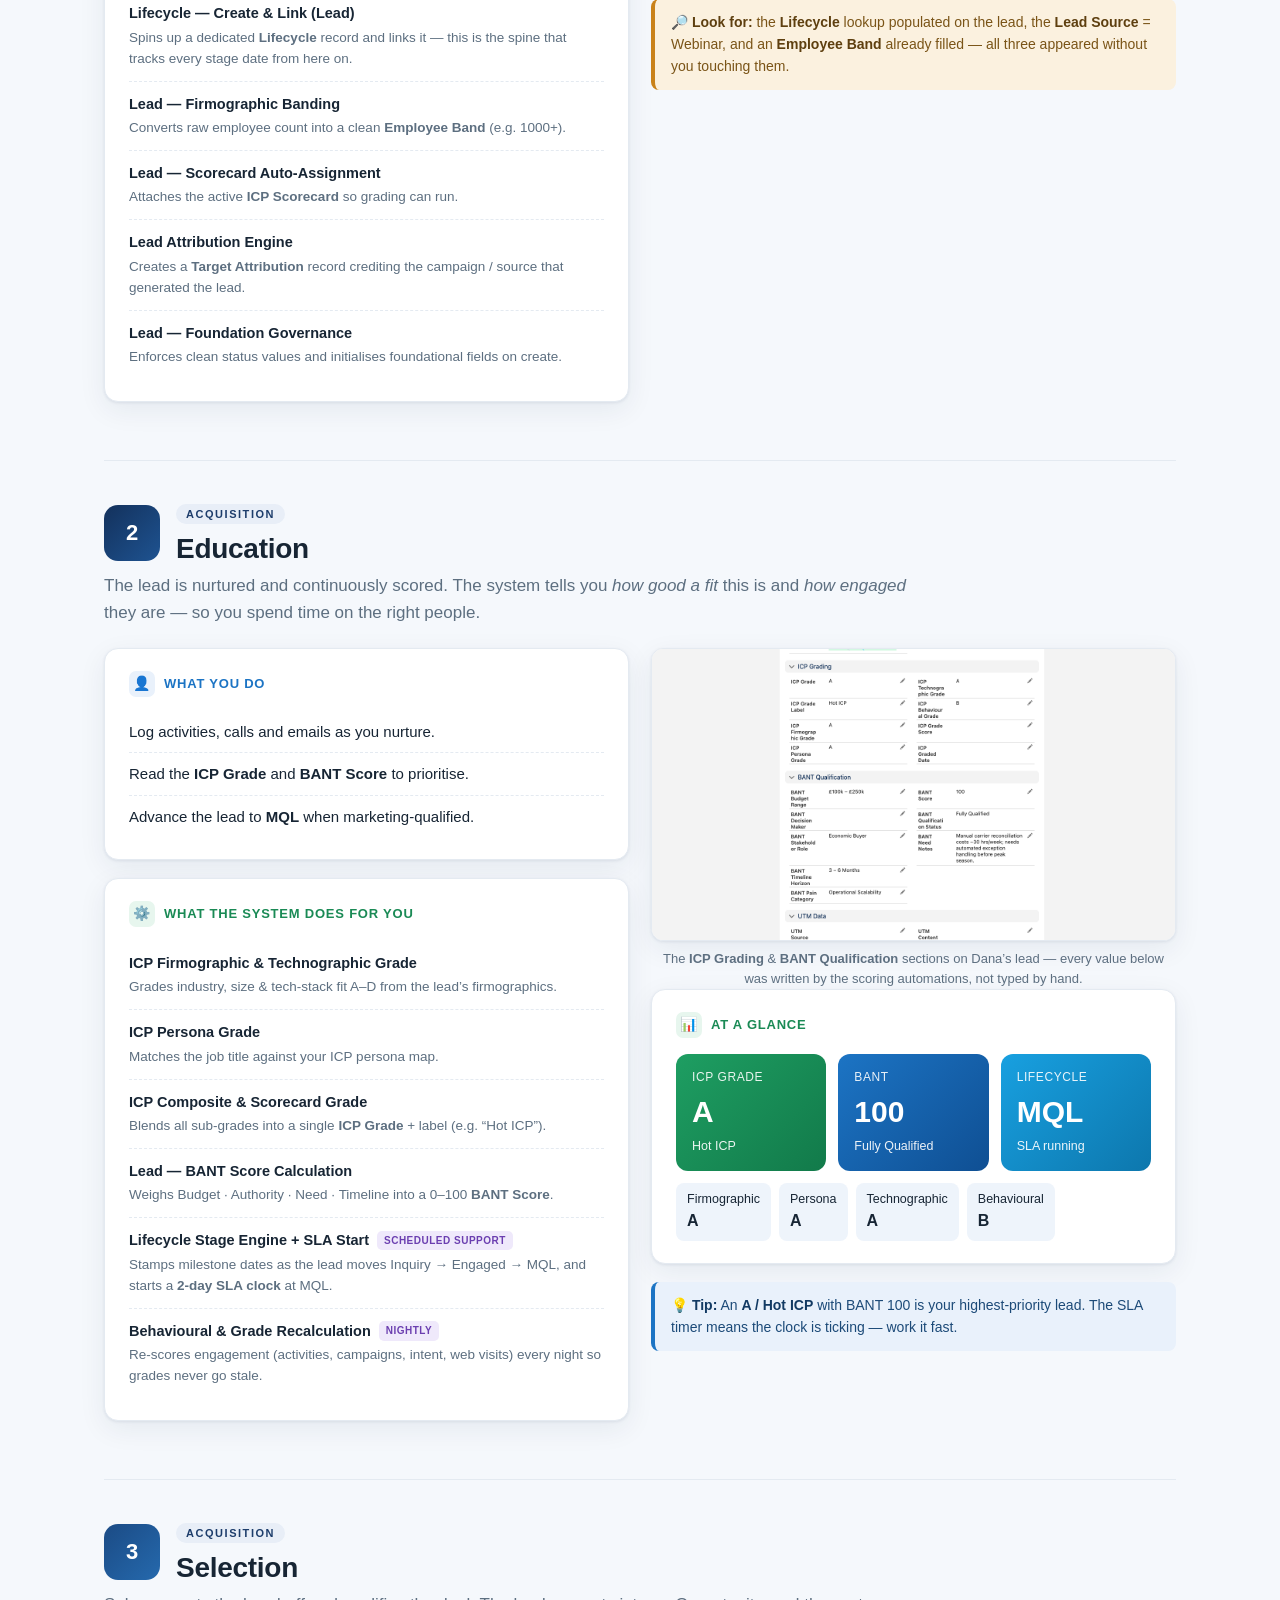
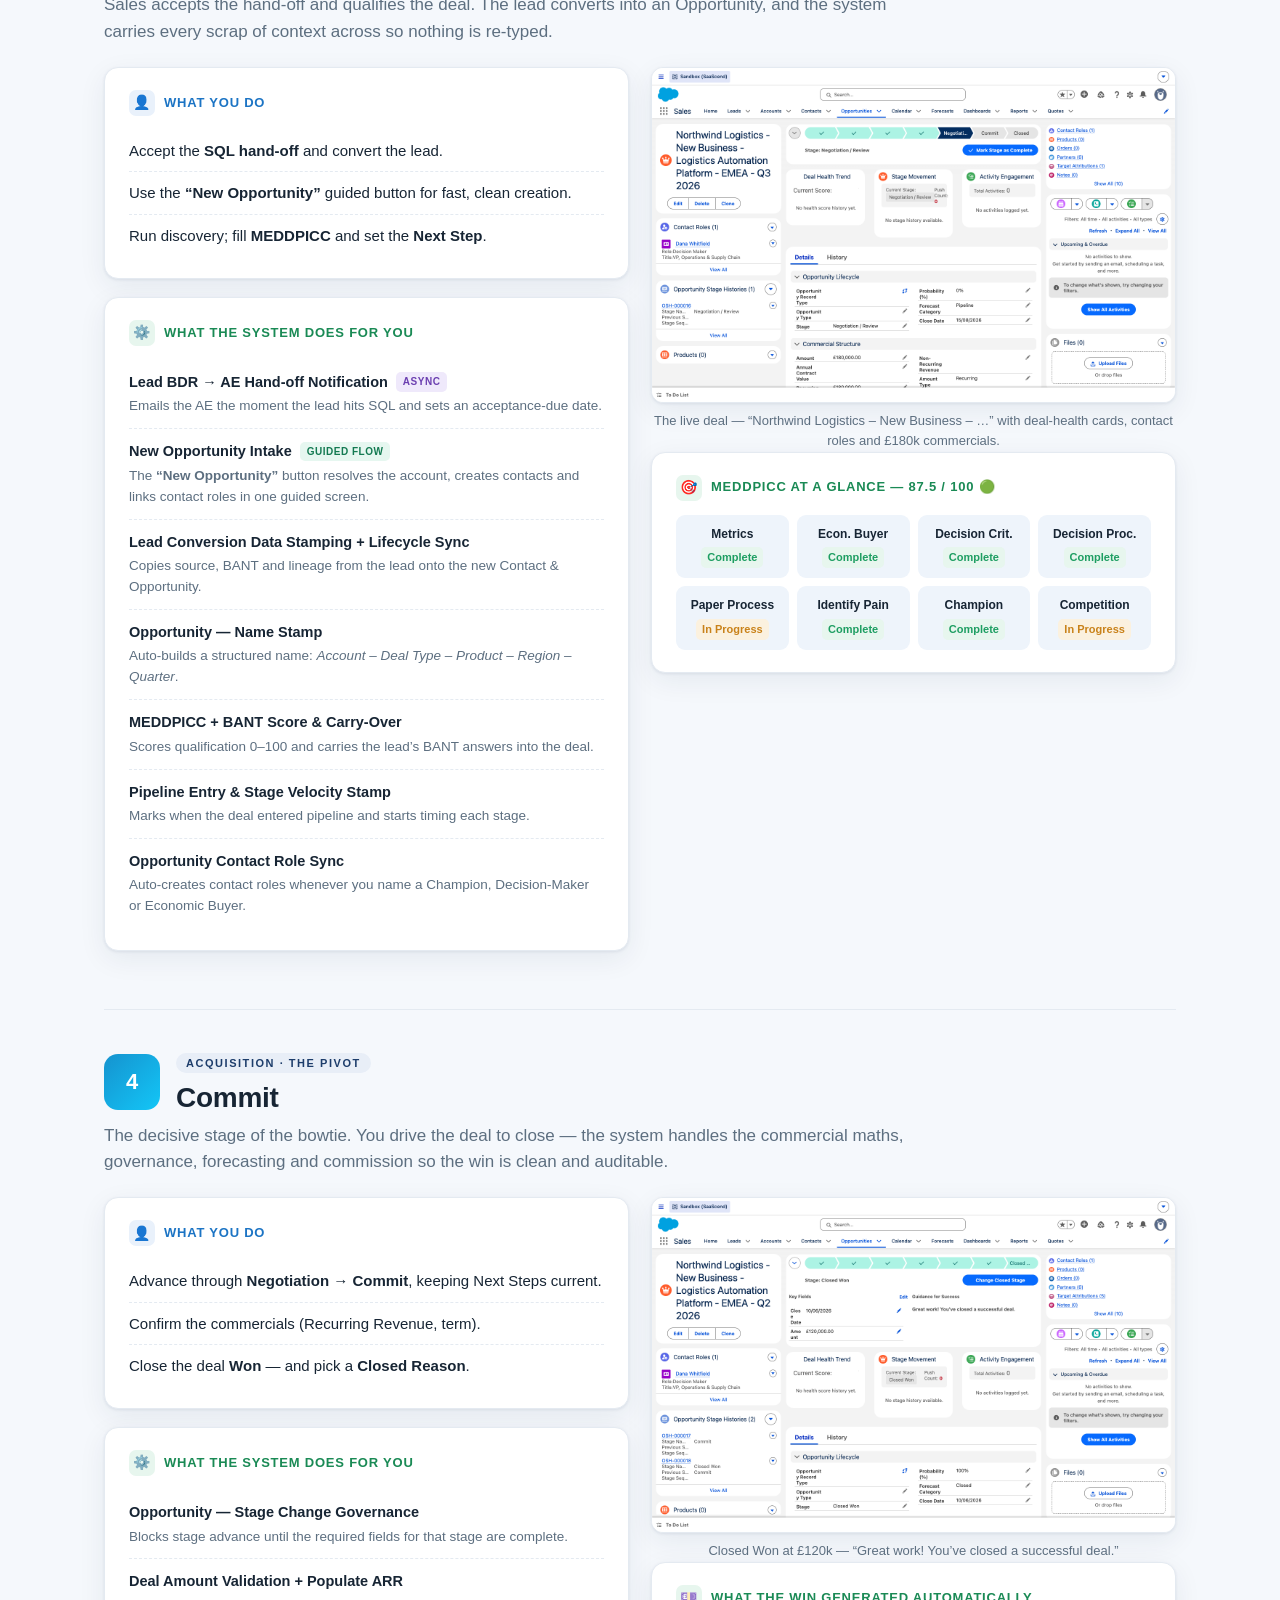
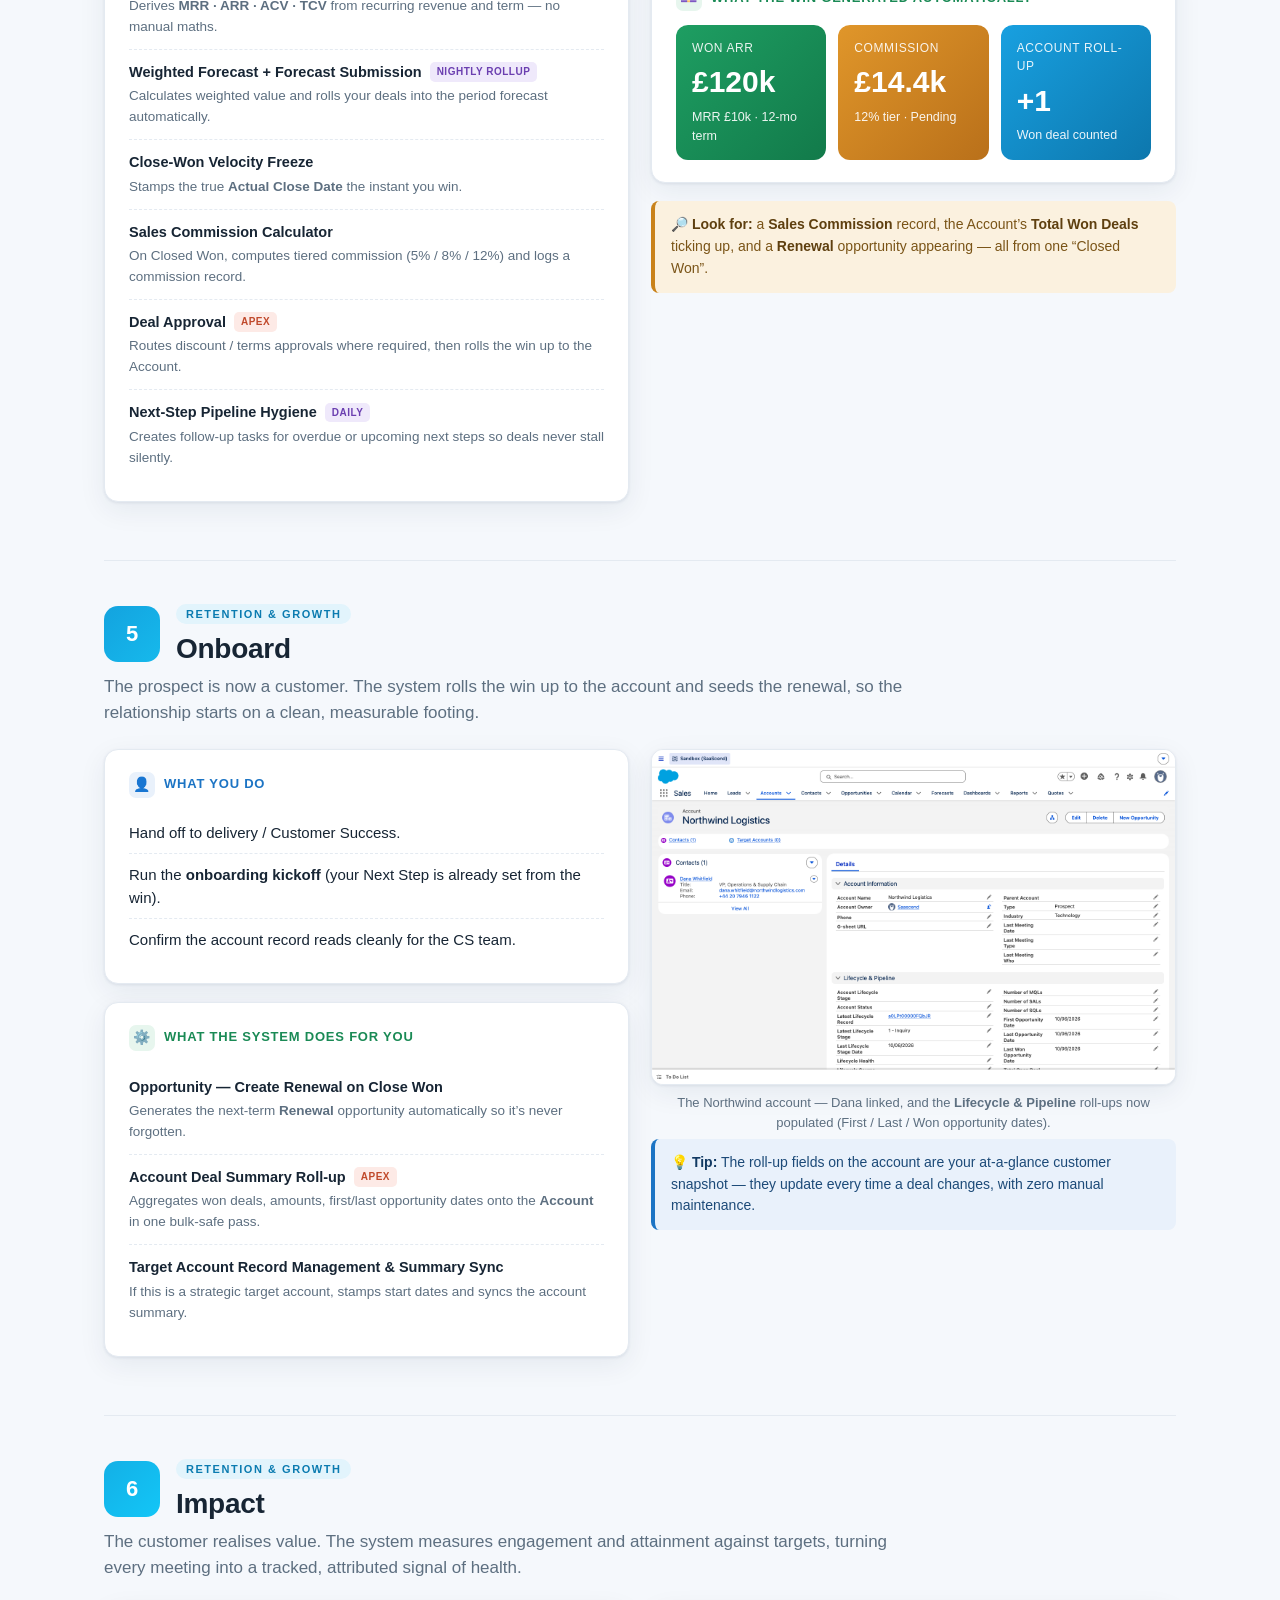
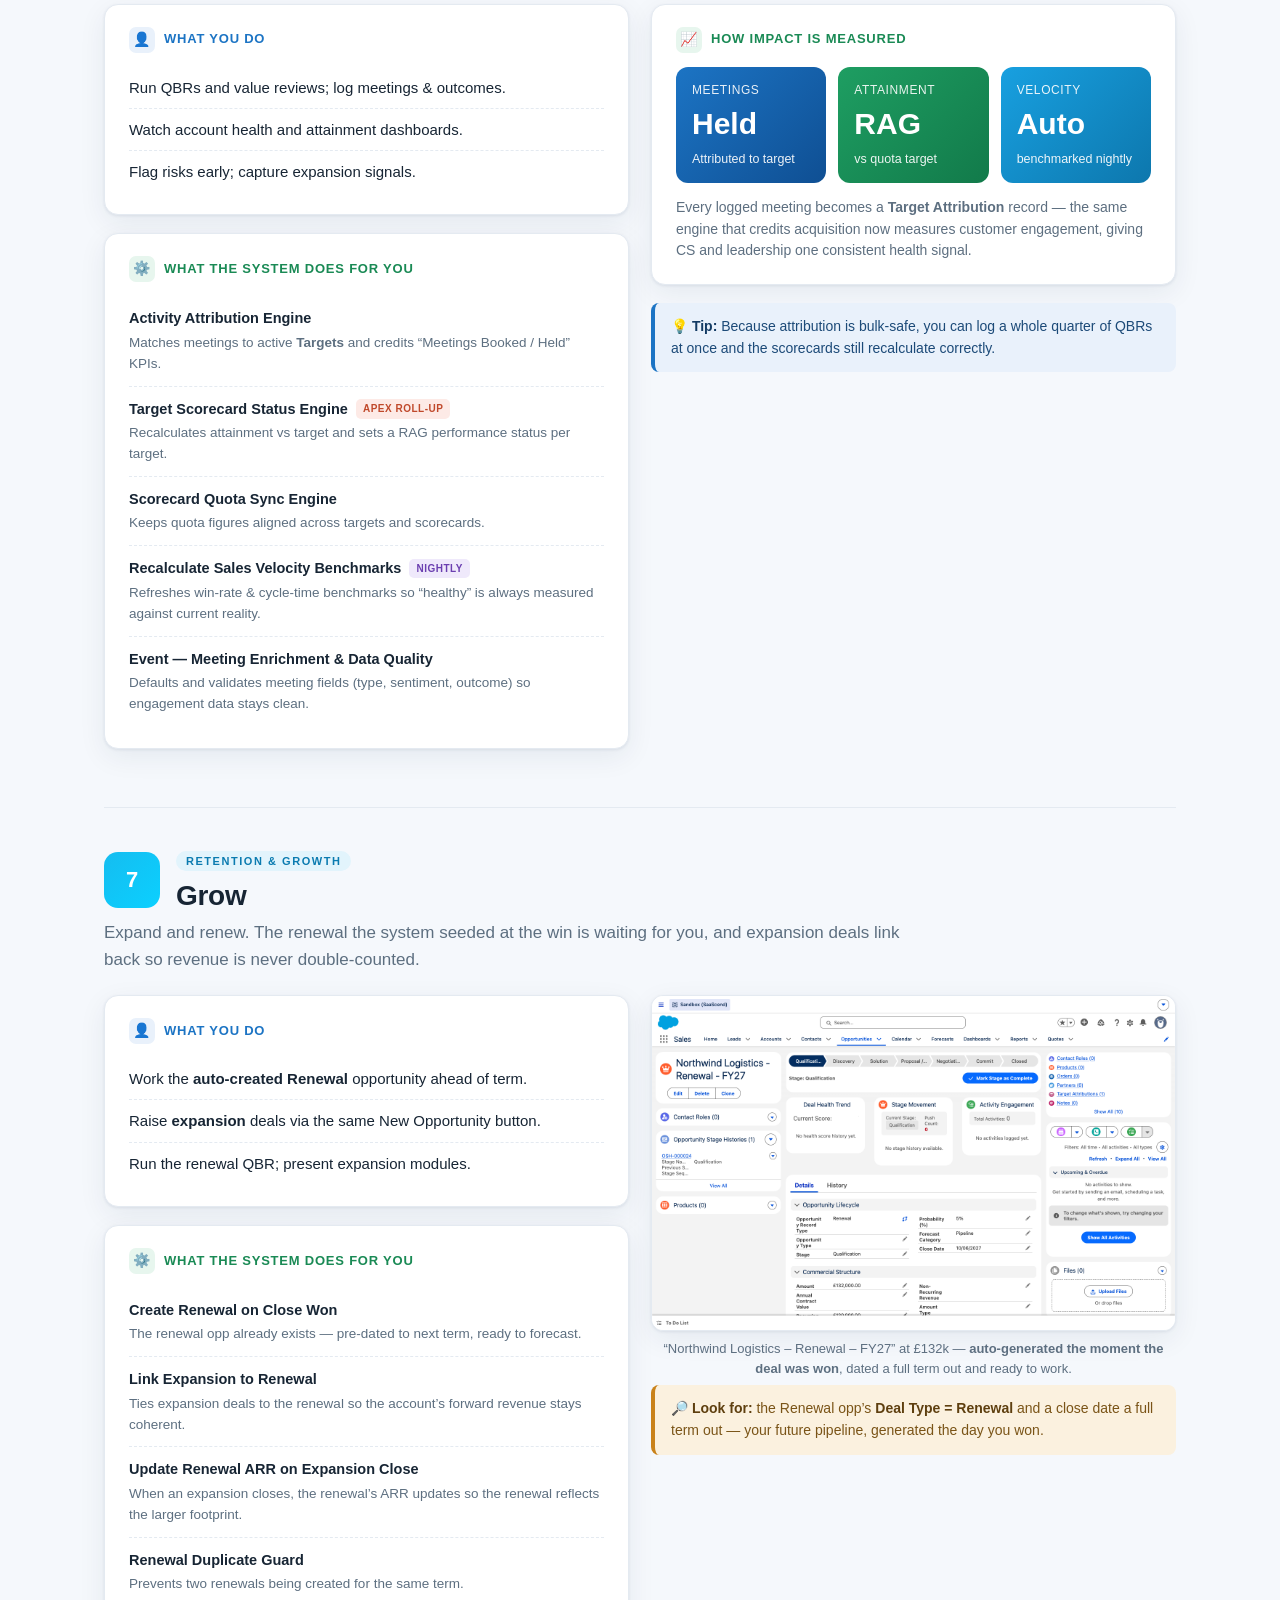
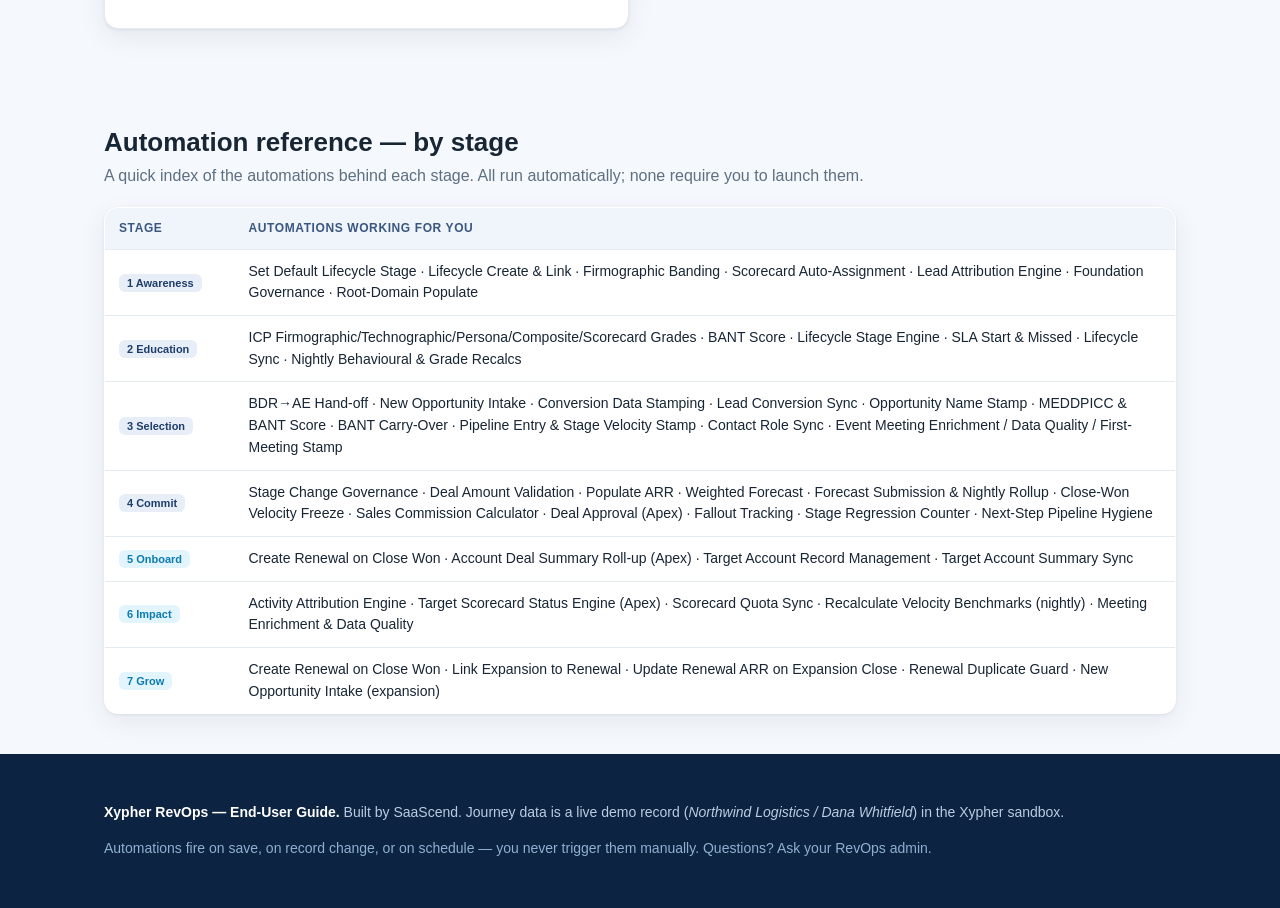
==== commit f66fd088: "Fix: real ICP/BANT lead screenshot; auto-generated renewal + corrected commission (£14.4k)" ====
--- a/index.html
+++ b/index.html
@@ -330,8 +330,12 @@
       </div>
     </div>
     <div>
-      <div class="card">
-        <div class="lbl sys" style="margin-bottom:16px"><span class="dot">📊</span>What the scoring produced for Dana</div>
+      <figure>
+        <div class="shot" data-zoom="assets/02-lead-icp-bant.png"><img src="assets/02-lead-icp-bant.png" alt="Lead ICP Grading and BANT Qualification sections"></div>
+        <figcaption>The <b>ICP Grading</b> &amp; <b>BANT Qualification</b> sections on Dana’s lead — every value below was written by the scoring automations, not typed by hand.</figcaption>
+      </figure>
+      <div class="card">
+        <div class="lbl sys" style="margin-bottom:16px"><span class="dot">📊</span>At a glance</div>
         <div class="scorecards">
           <div class="score a"><div class="k">ICP Grade</div><div class="v">A</div><div class="s">Hot ICP</div></div>
           <div class="score blue"><div class="k">BANT</div><div class="v">100</div><div class="s">Fully Qualified</div></div>
@@ -445,7 +449,7 @@
         <div class="lbl sys"><span class="dot">💷</span>What the win generated automatically</div>
         <div class="scorecards">
           <div class="score a"><div class="k">Won ARR</div><div class="v">£120k</div><div class="s">MRR £10k · 12-mo term</div></div>
-          <div class="score amber"><div class="k">Commission</div><div class="v">£8.9k</div><div class="s">Tiered · Pending</div></div>
+          <div class="score amber"><div class="k">Commission</div><div class="v">£14.4k</div><div class="s">12% tier · Pending</div></div>
           <div class="score cyan"><div class="k">Account roll-up</div><div class="v">+1</div><div class="s">Won deal counted</div></div>
         </div>
       </div>
@@ -574,7 +578,7 @@
     <div>
       <figure>
         <div class="shot" data-zoom="assets/07-renewal.png"><img src="assets/07-renewal.png" alt="Renewal opportunity"></div>
-        <figcaption>“Northwind Logistics – Renewal – FY27” at £132k — queued and ready, with a renewal-QBR next step.</figcaption>
+        <figcaption>“Northwind Logistics – Renewal – FY27” at £132k — <b>auto-generated the moment the deal was won</b>, dated a full term out and ready to work.</figcaption>
       </figure>
       <div class="callout">🔎 <b>Look for:</b> the Renewal opp’s <b>Deal Type = Renewal</b> and a close date a
         full term out — your future pipeline, generated the day you won.</div>
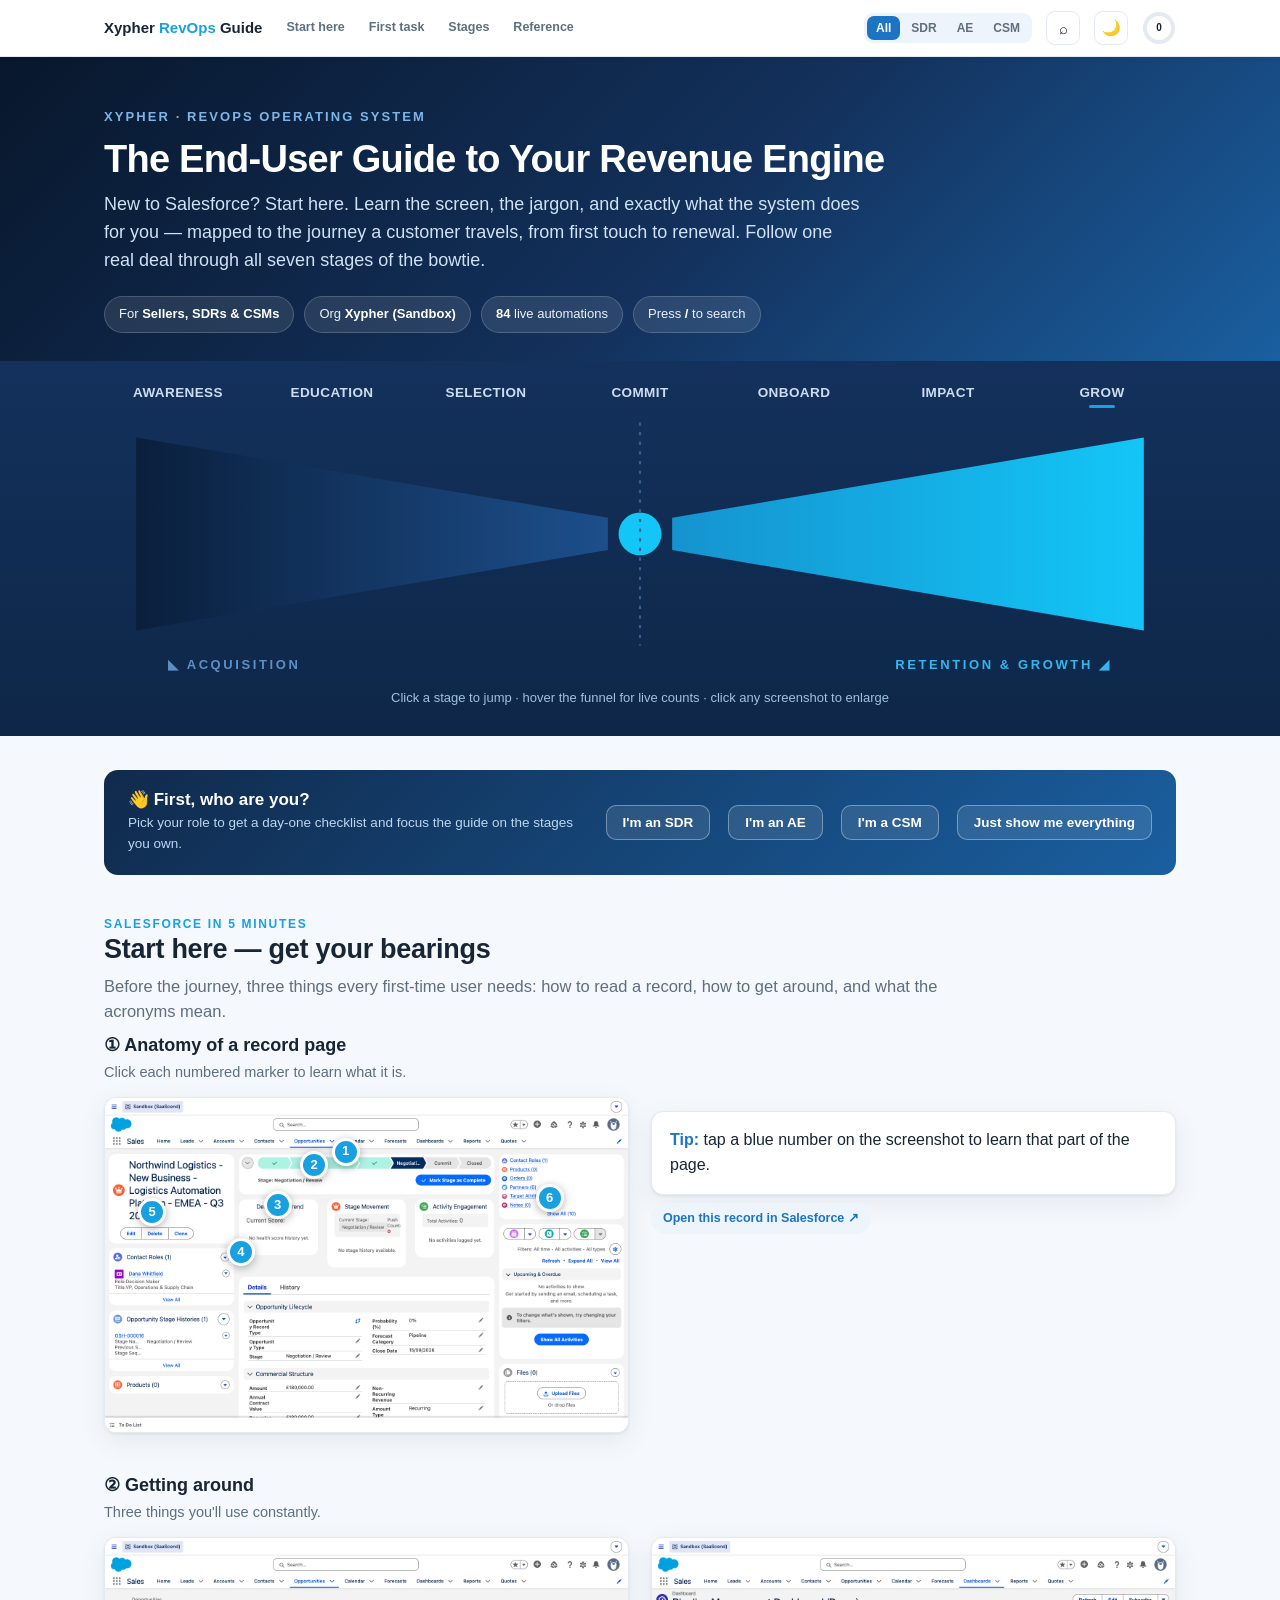
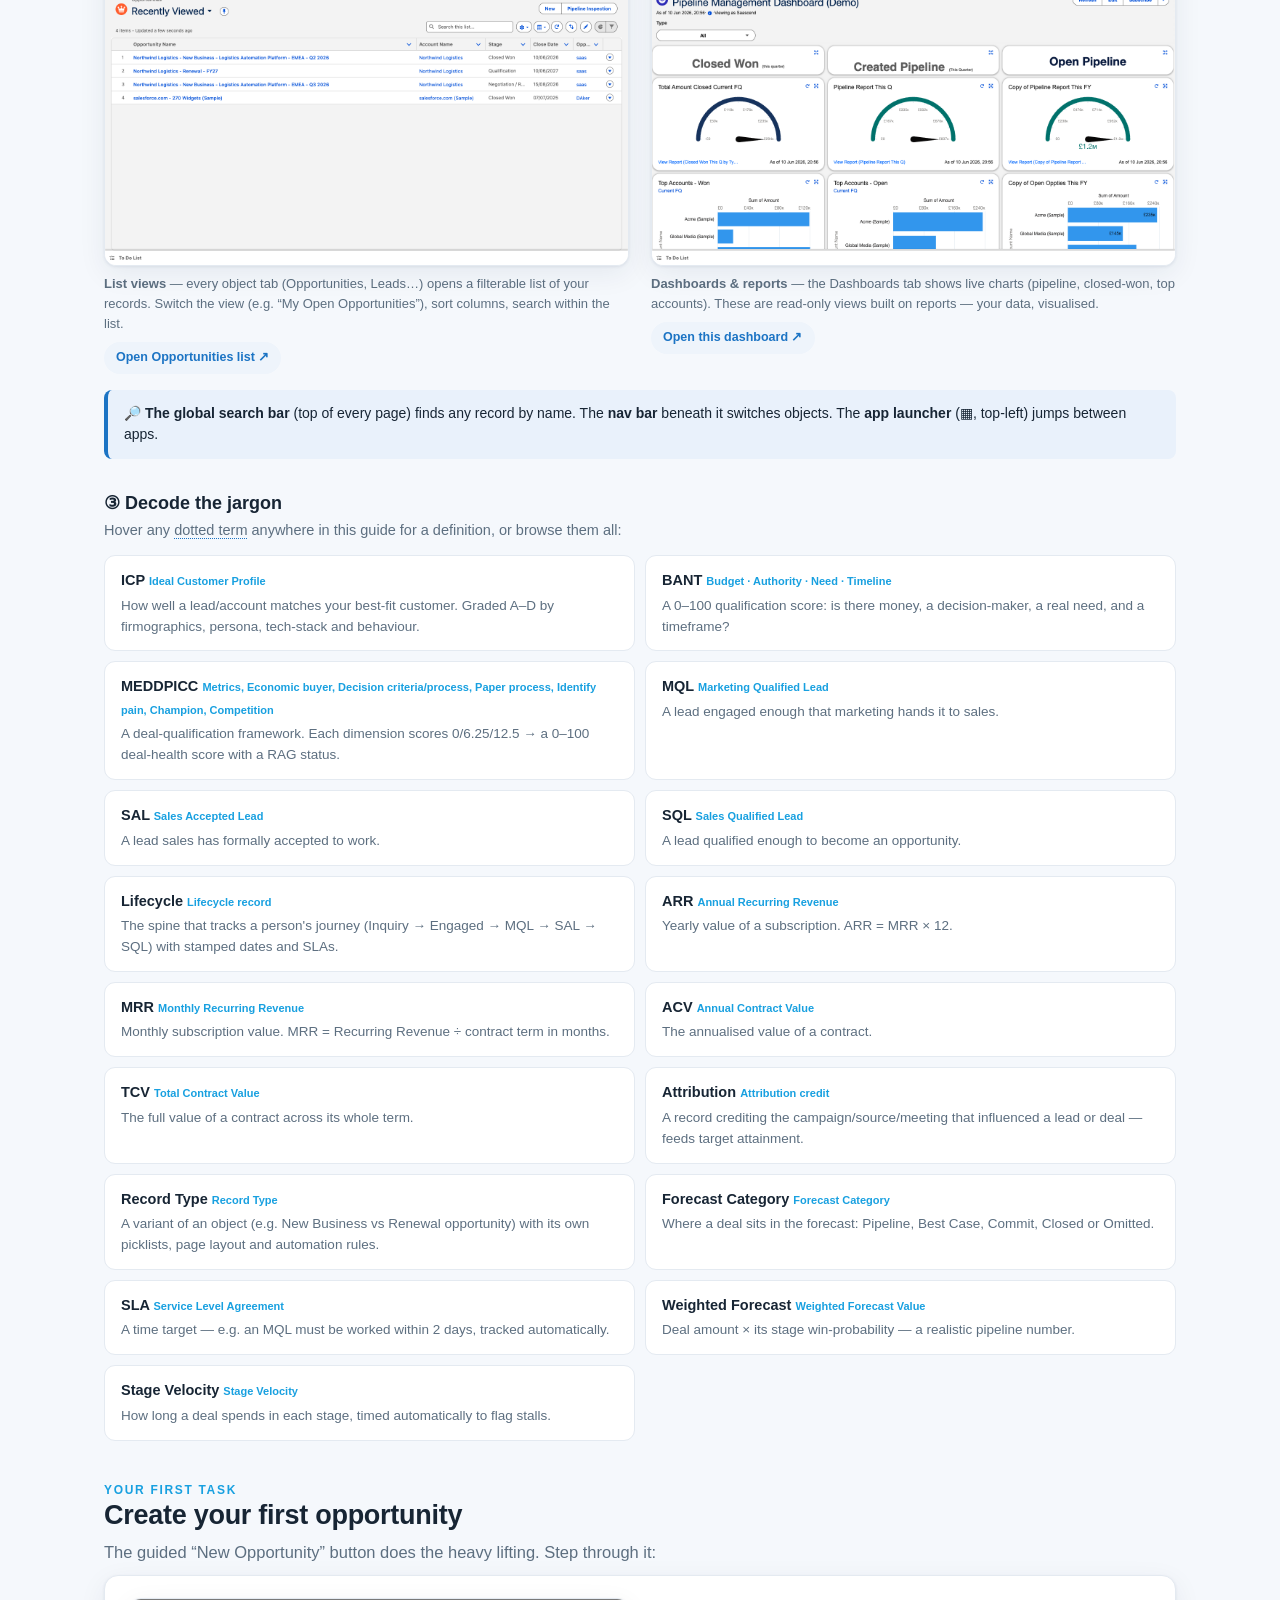
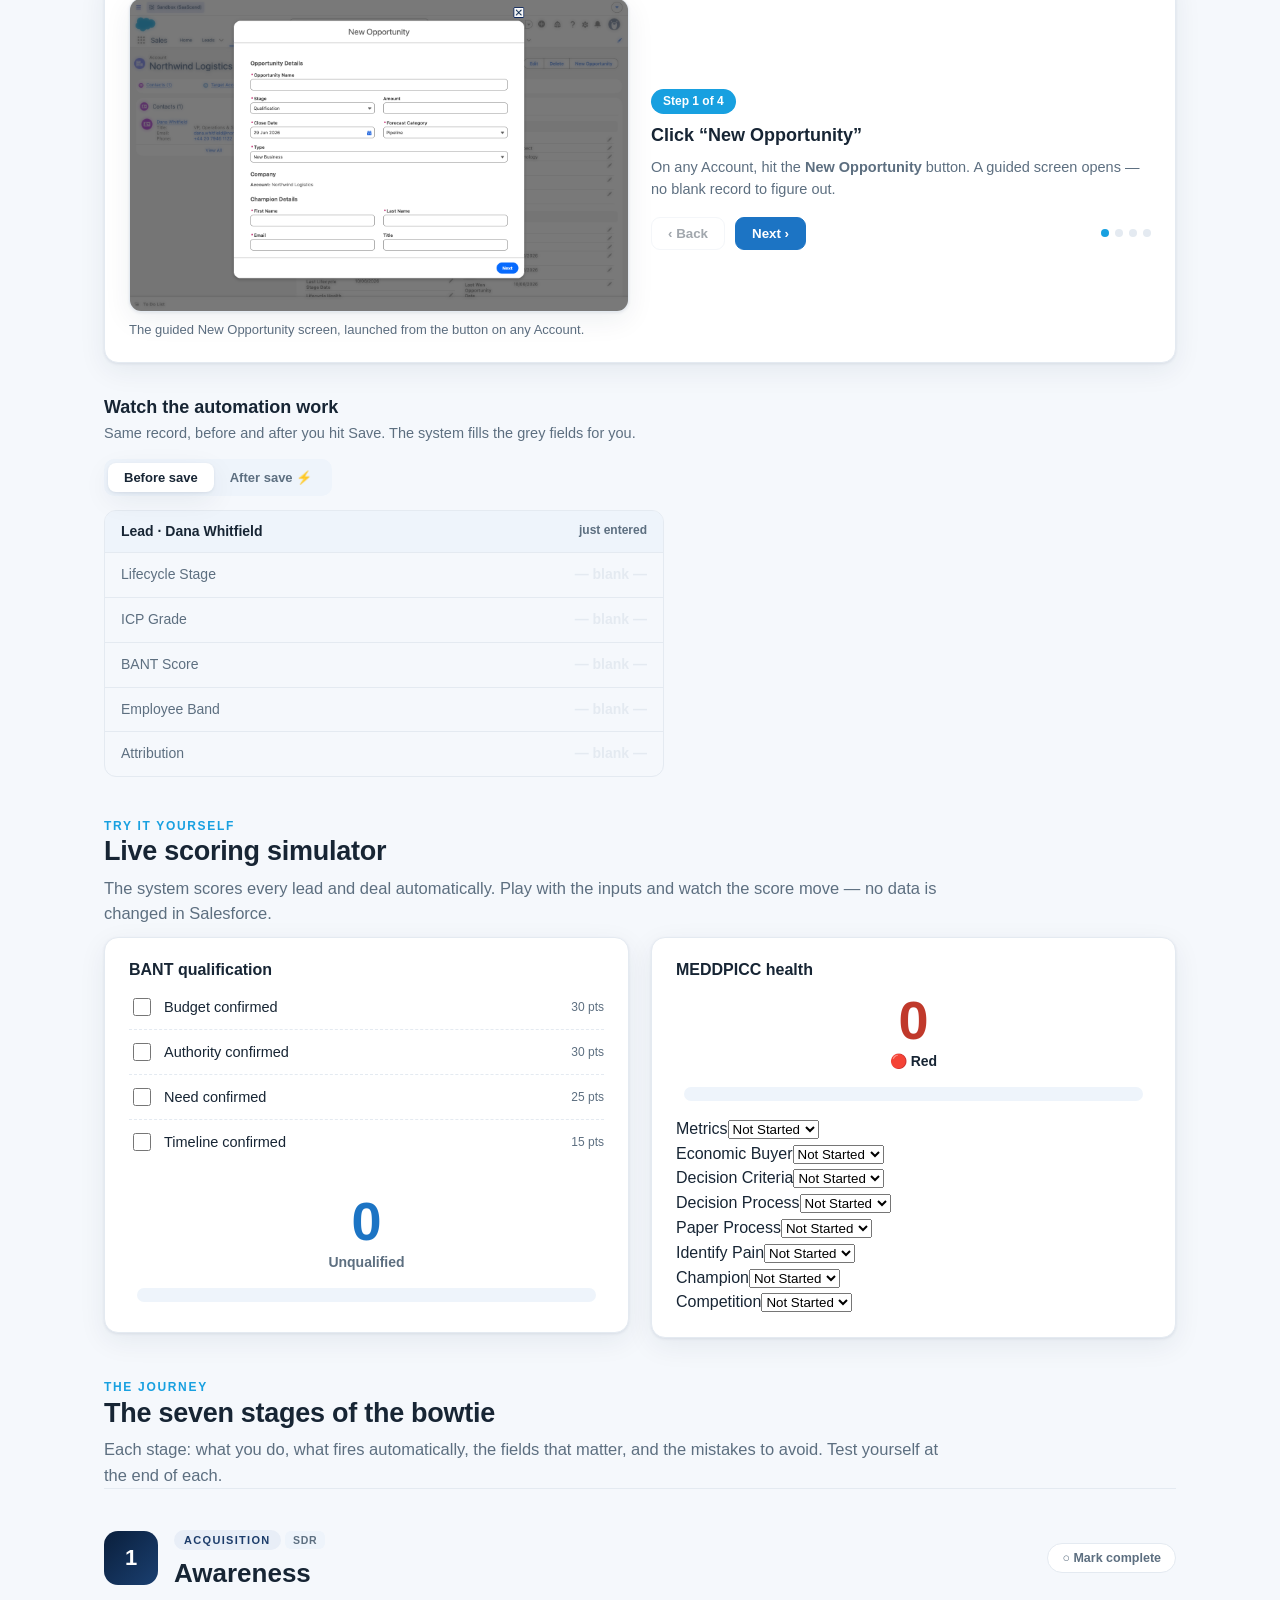
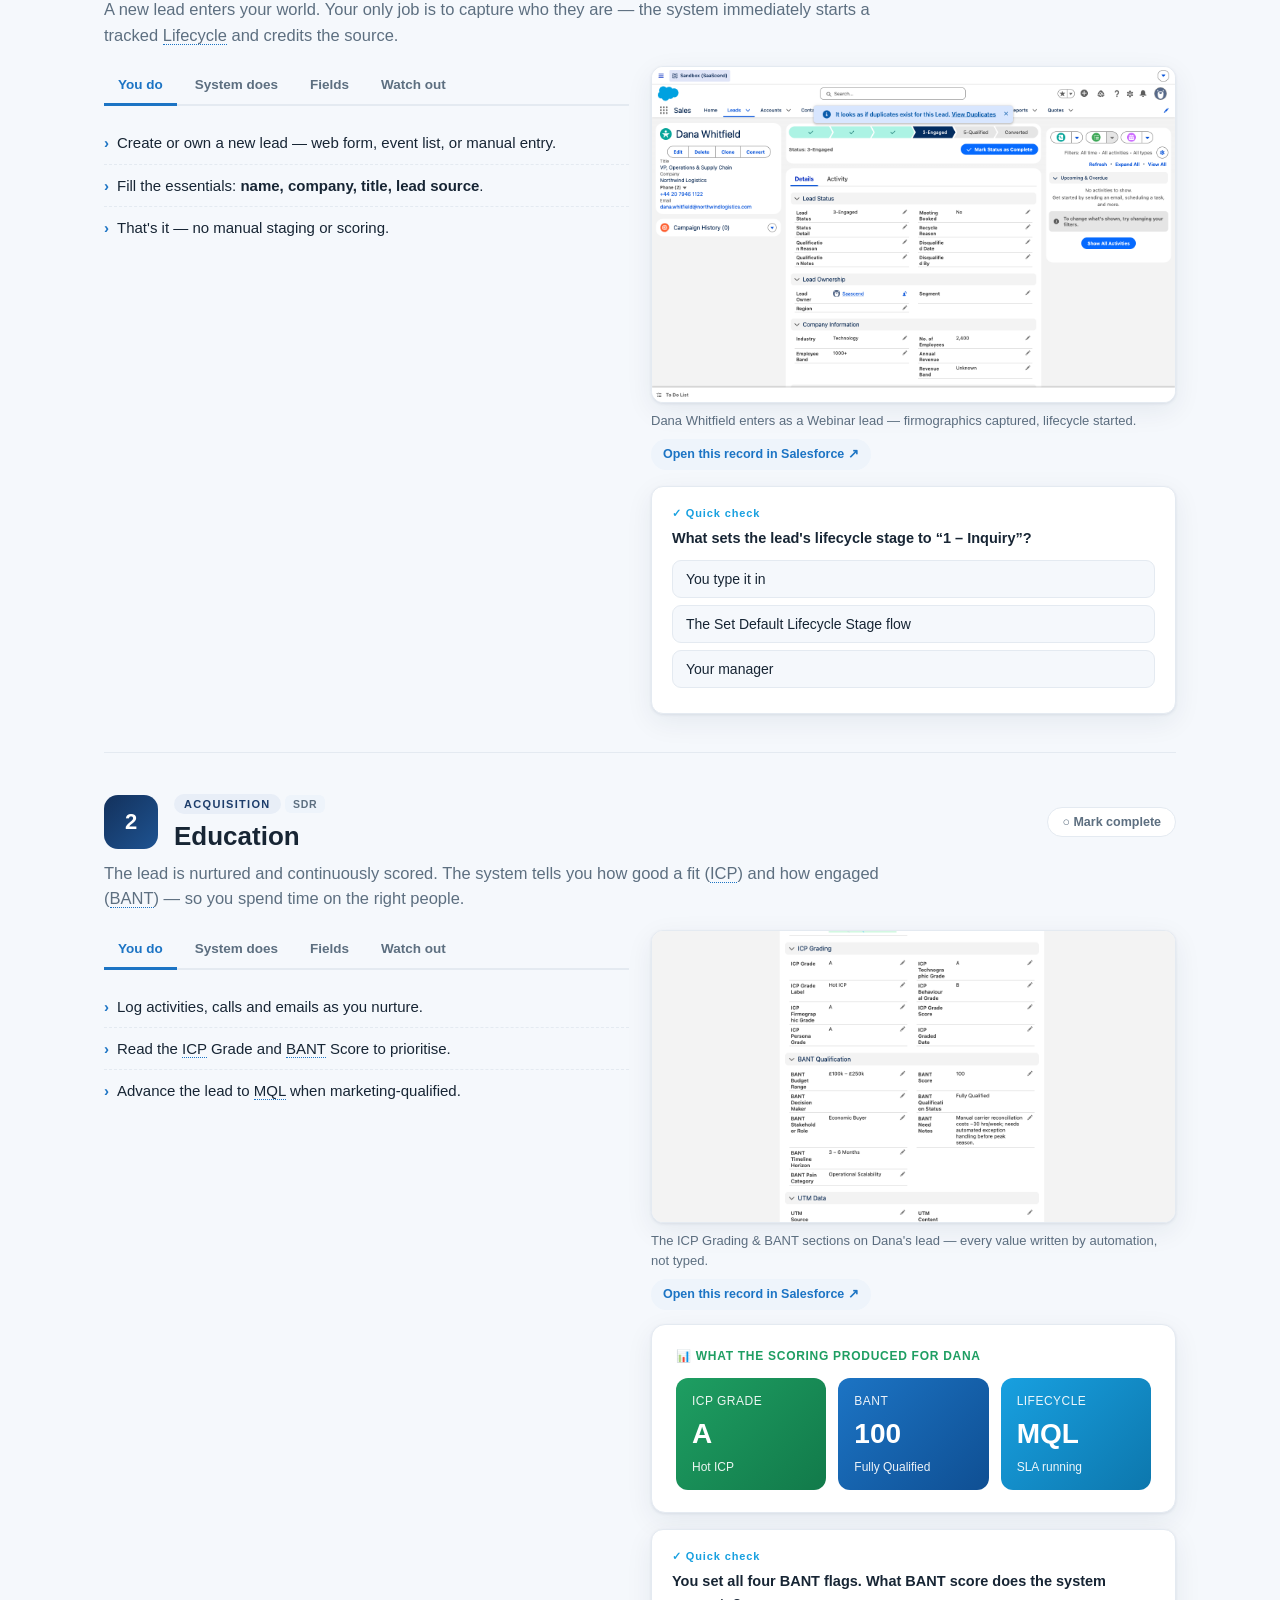
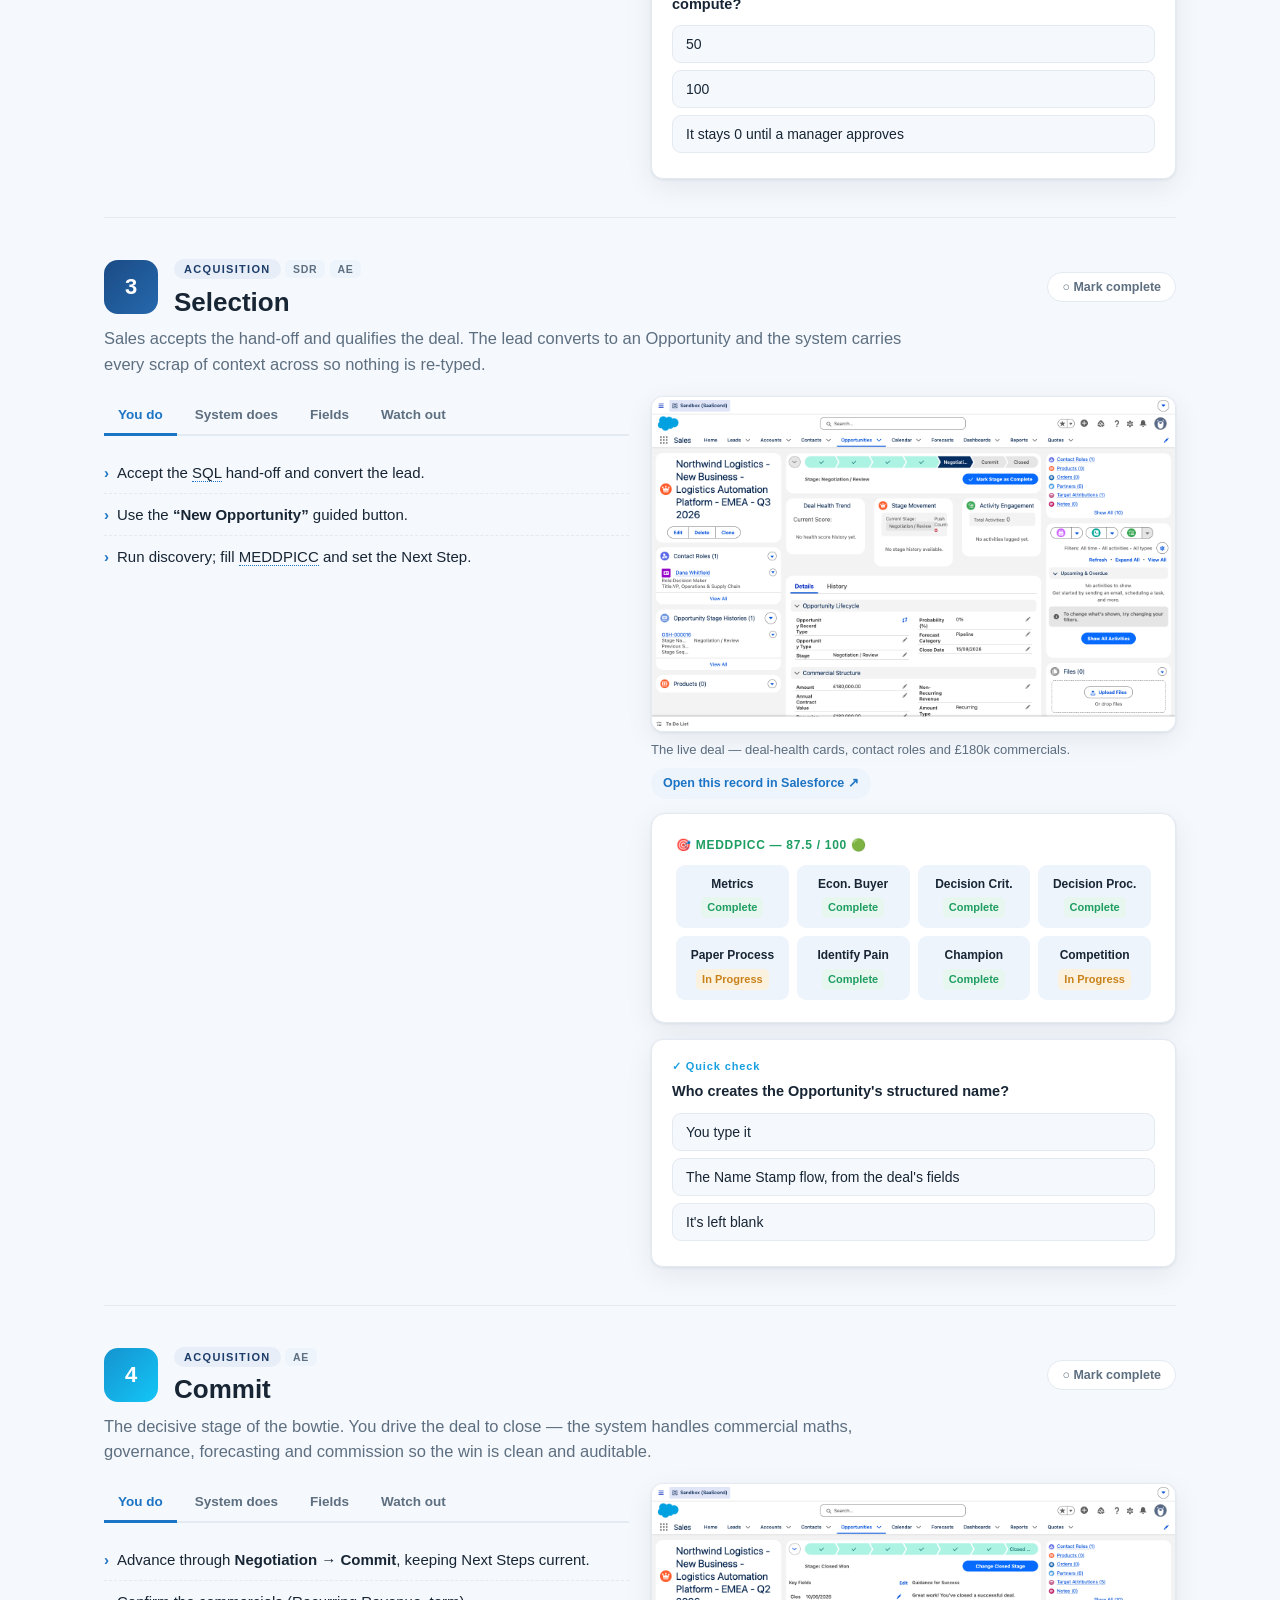
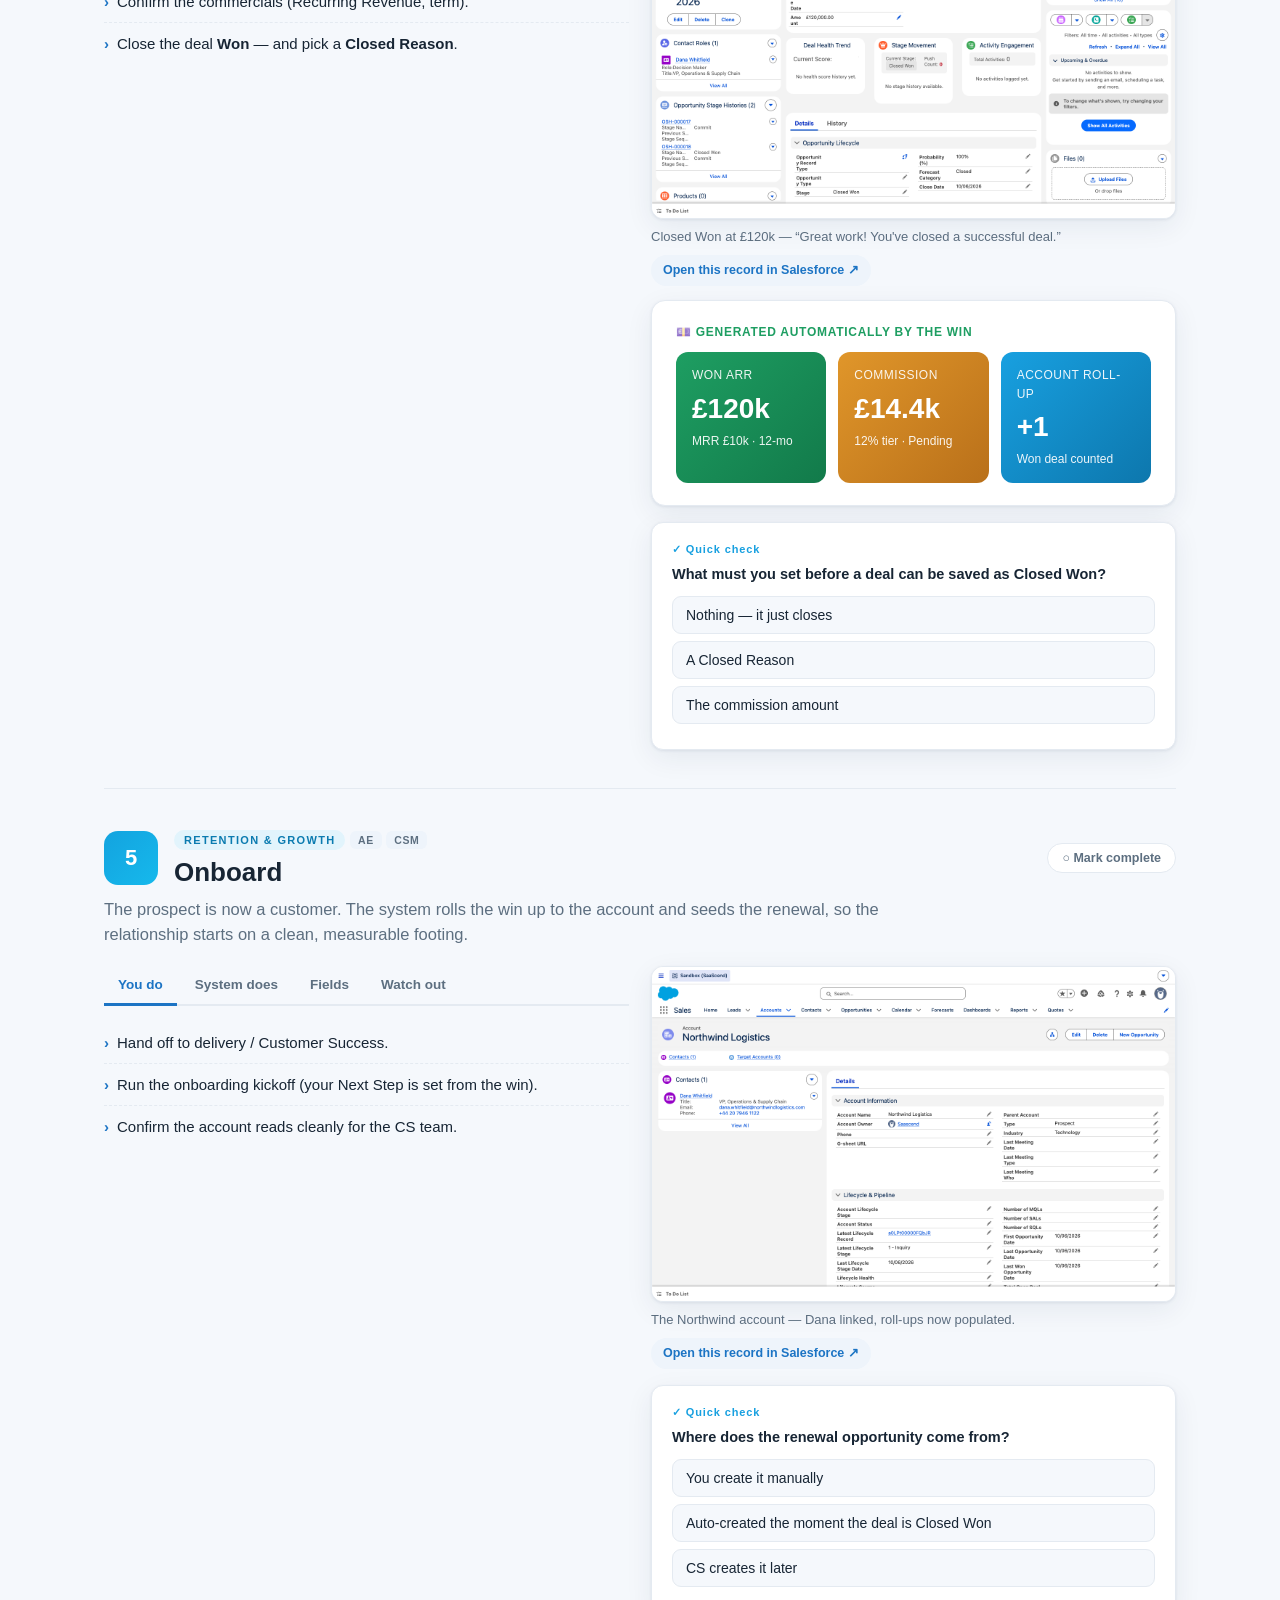
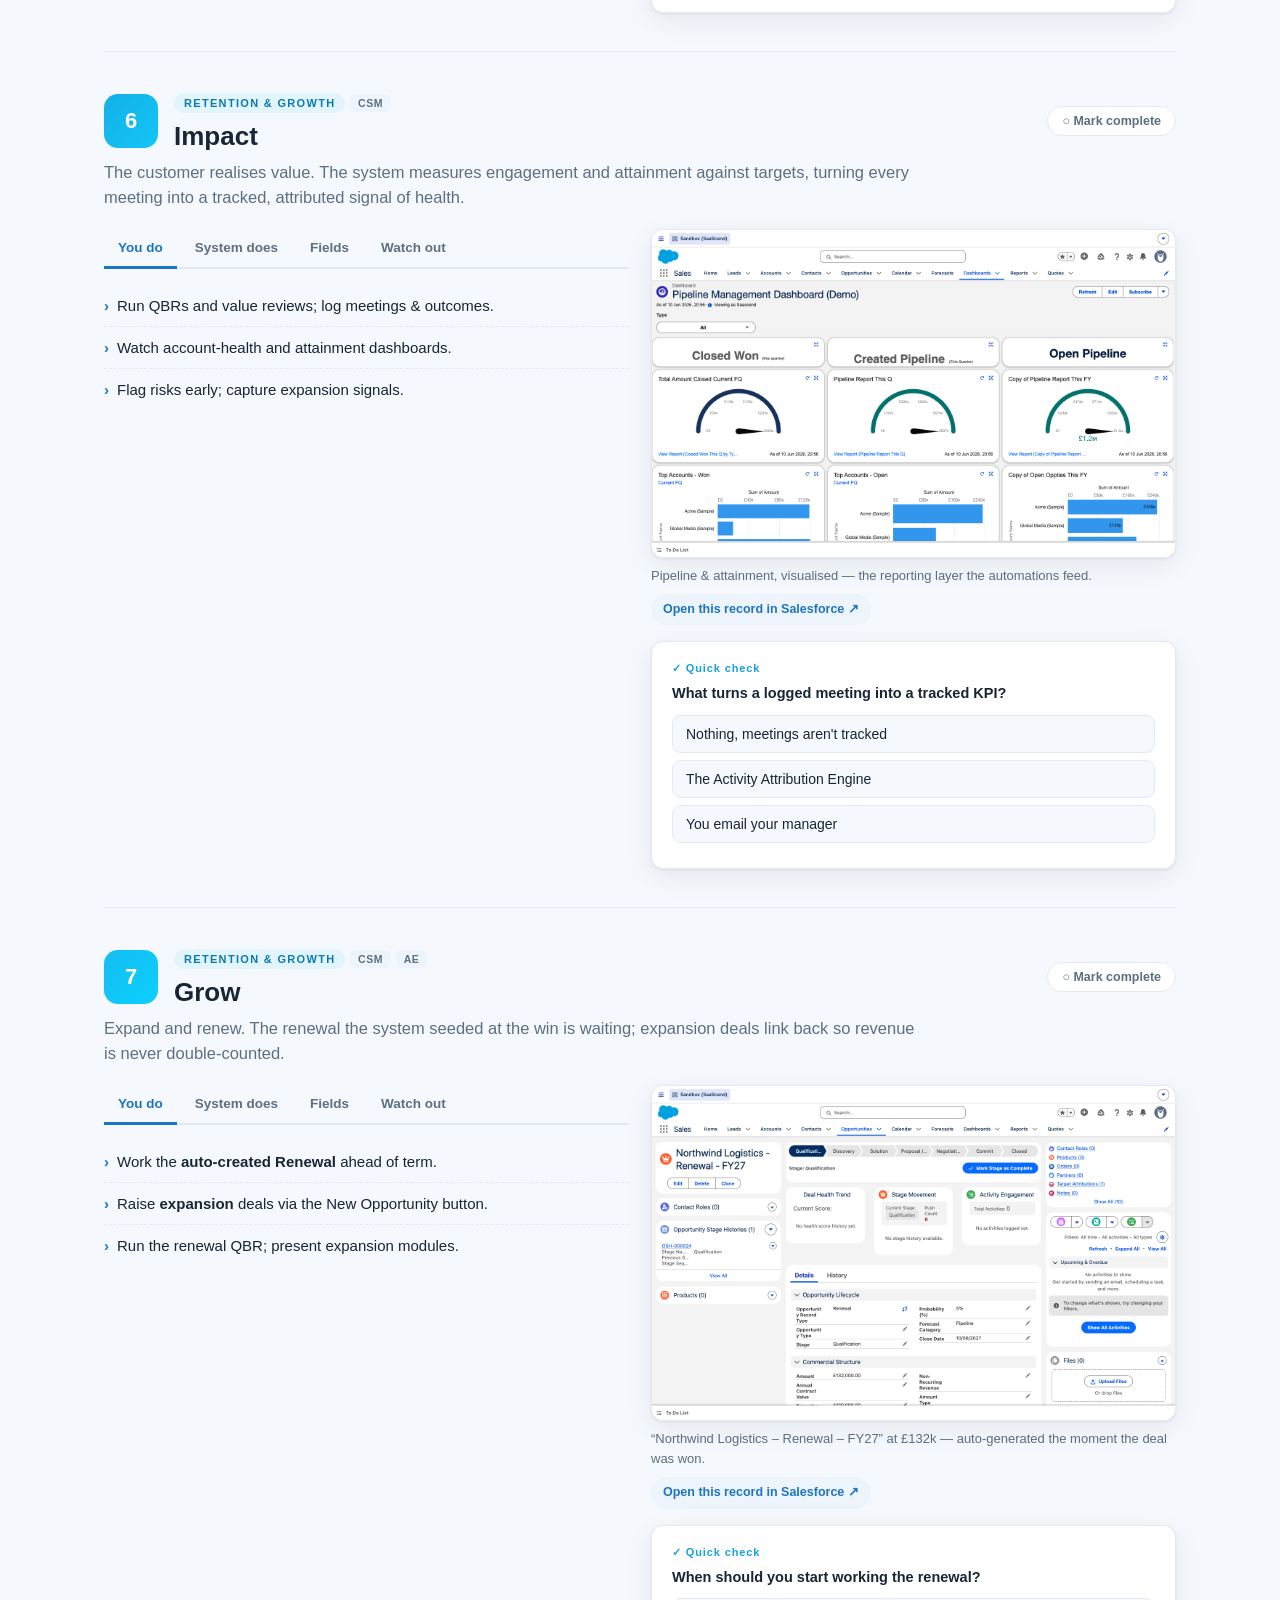
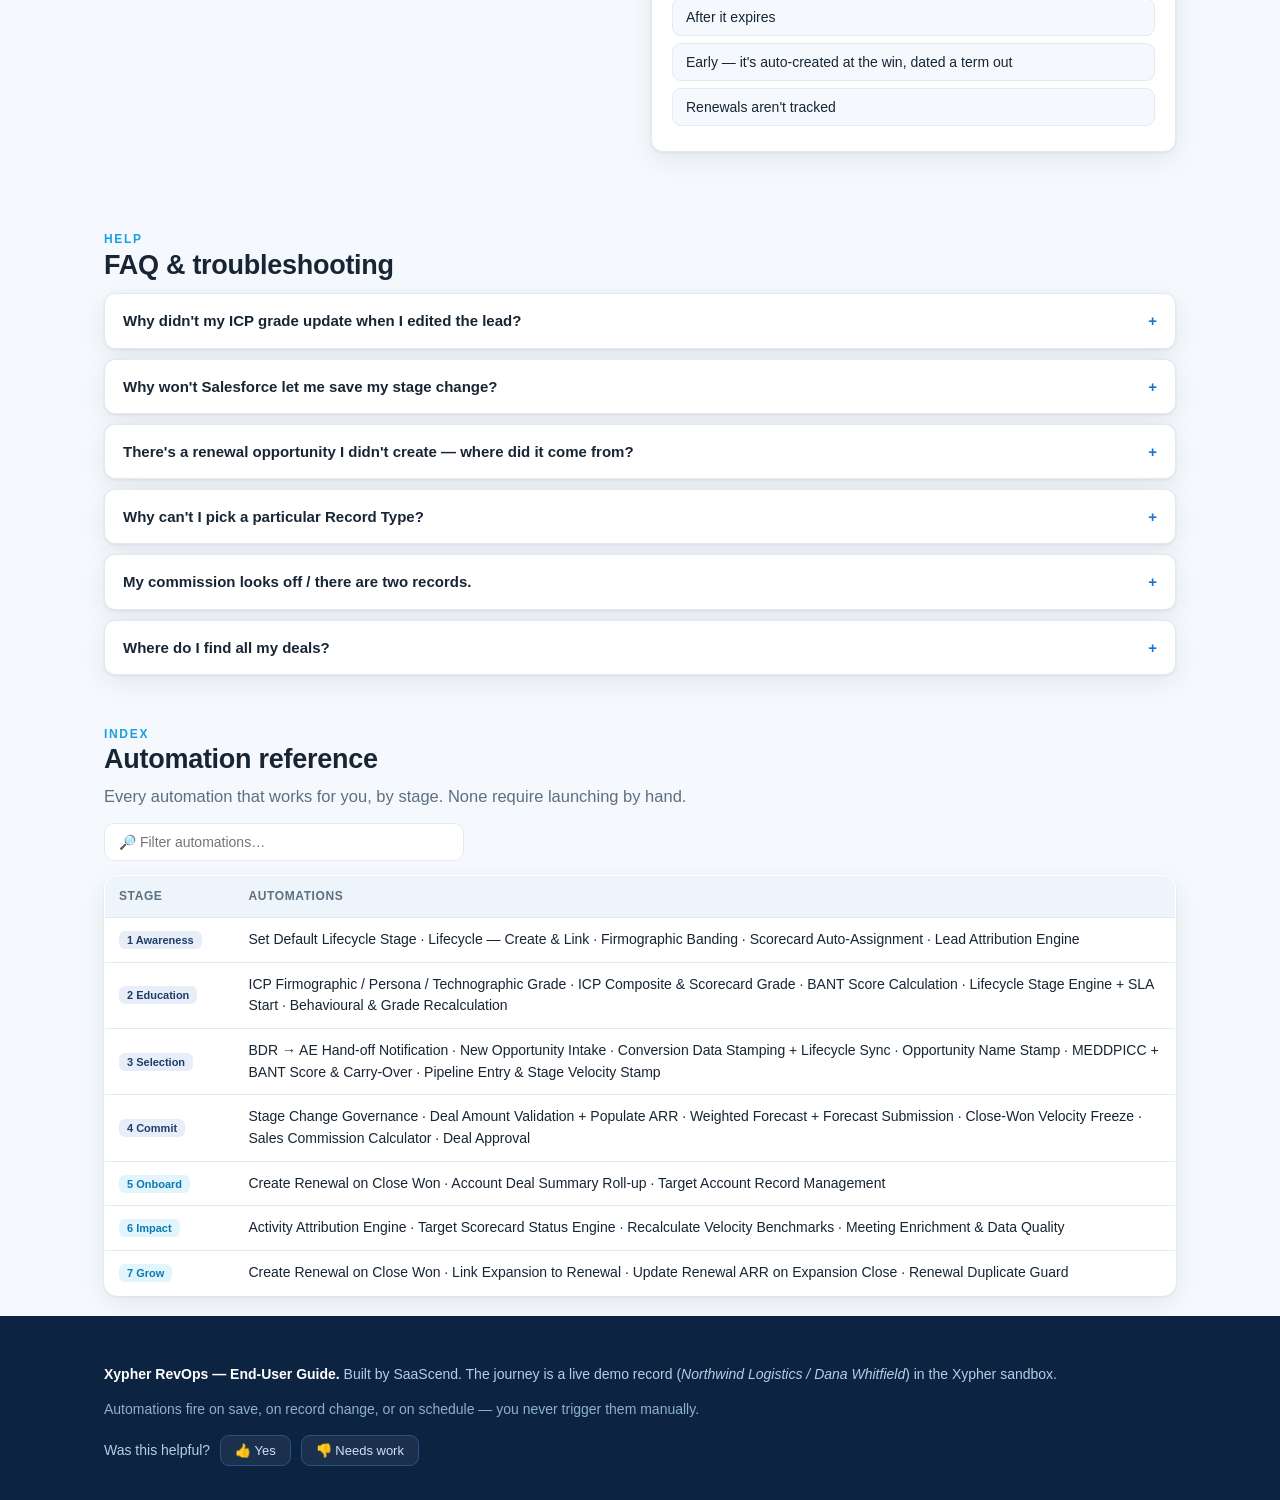
==== commit f55c1548: "v2: first-timer onboarding, interactive walkthrough+tabs+quizzes, dark mode, role lenses, persona tr" ====
--- a/index.html
+++ b/index.html
@@ -1,661 +1,906 @@
 <!DOCTYPE html>
-<html lang="en">
+<html lang="en" data-theme="light">
 <head>
 <meta charset="UTF-8" />
 <meta name="viewport" content="width=device-width, initial-scale=1.0" />
 <title>Xypher RevOps — End-User Guide</title>
 <style>
   :root{
-    --navy:#0a1f3c; --navy2:#16386b; --acq:#13315c;
-    --pivot:#18a0e0; --ret1:#1aa3df; --ret2:#13c0f5;
-    --ink:#172534; --muted:#5d6f80; --line:#e4eaf1;
-    --bg:#f5f8fc; --card:#ffffff; --accent:#1c74c4;
-    --good:#1e9e62; --good-bg:#e7f6ee; --warn:#c9821a; --warn-bg:#fbf1df;
-    --chip:#eef4fb; --shadow:0 1px 3px rgba(16,42,76,.08),0 8px 28px rgba(16,42,76,.07);
+    --navy:#0a1f3c; --navy2:#16386b; --pivot:#18a0e0; --ret1:#1aa3df; --ret2:#13c0f5;
+    --ink:#172534; --muted:#5d6f80; --line:#e4eaf1; --bg:#f5f8fc; --card:#ffffff;
+    --accent:#1c74c4; --good:#1e9e62; --good-bg:#e7f6ee; --warn:#c9821a; --warn-bg:#fbf1df;
+    --bad:#c0392b; --bad-bg:#fbe9e6; --chip:#eef4fb; --shadow:0 1px 3px rgba(16,42,76,.08),0 8px 28px rgba(16,42,76,.07);
     --radius:14px;
+  }
+  [data-theme="dark"]{
+    --ink:#e7eef6; --muted:#9fb2c4; --line:#1f3350; --bg:#0a1726; --card:#102338;
+    --chip:#16304c; --shadow:0 1px 3px rgba(0,0,0,.4),0 8px 28px rgba(0,0,0,.35);
+    --good-bg:#10311f; --warn-bg:#3a2c10; --bad-bg:#3a1c17; --accent:#4ea3f0;
   }
   *{box-sizing:border-box}
   html{scroll-behavior:smooth}
   body{margin:0;font-family:-apple-system,BlinkMacSystemFont,"Segoe UI",Inter,Roboto,Helvetica,Arial,sans-serif;
-    color:var(--ink);background:var(--bg);line-height:1.55;-webkit-font-smoothing:antialiased}
+    color:var(--ink);background:var(--bg);line-height:1.55;-webkit-font-smoothing:antialiased;transition:background .3s,color .3s}
   a{color:var(--accent);text-decoration:none}
   h1,h2,h3{line-height:1.2;margin:0}
   .wrap{max-width:1120px;margin:0 auto;padding:0 24px}
-
-  /* ---------- HERO ---------- */
-  header.hero{background:linear-gradient(135deg,#08172c 0%,#13315c 55%,#1a5fa0 100%);color:#fff;padding:54px 0 30px}
+  .hidden{display:none !important}
+
+  /* progress bar */
+  #scrollbar{position:fixed;top:0;left:0;height:3px;width:0;background:linear-gradient(90deg,var(--navy),var(--pivot),var(--ret2));z-index:120;transition:width .1s}
+
+  /* top nav */
+  nav.top{position:sticky;top:0;z-index:60;background:var(--card);border-bottom:1px solid var(--line);box-shadow:0 1px 6px rgba(16,42,76,.05)}
+  nav.top .wrap{display:flex;align-items:center;gap:14px;height:56px}
+  nav.top .brand{font-weight:800;font-size:15px;color:var(--ink);white-space:nowrap}
+  nav.top .brand span{color:var(--pivot)}
+  nav.top .spacer{flex:1}
+  nav.top .lens{display:flex;gap:2px;background:var(--chip);border-radius:9px;padding:3px}
+  nav.top .lens button{border:0;background:none;font-size:12px;font-weight:700;color:var(--muted);padding:5px 9px;border-radius:7px;cursor:pointer}
+  nav.top .lens button.on{background:var(--accent);color:#fff}
+  .icbtn{border:1px solid var(--line);background:var(--card);width:34px;height:34px;border-radius:9px;cursor:pointer;font-size:15px;color:var(--ink);display:grid;place-items:center}
+  .ring{position:relative;width:34px;height:34px}
+  .ring svg{transform:rotate(-90deg)}
+  .ring .pct{position:absolute;inset:0;display:grid;place-items:center;font-size:10px;font-weight:800;color:var(--ink)}
+  @media(max-width:760px){ nav.top .brand{font-size:13px} nav.top .links{display:none} }
+  nav.top .links{display:flex;gap:4px}
+  nav.top .links a{font-size:12.5px;font-weight:700;color:var(--muted);padding:6px 10px;border-radius:8px}
+  nav.top .links a:hover{background:var(--chip);color:var(--ink)}
+
+  /* HERO */
+  header.hero{background:linear-gradient(135deg,#08172c 0%,#13315c 55%,#1a5fa0 100%);color:#fff;padding:50px 0 28px}
   .hero .eyebrow{font-size:13px;letter-spacing:.16em;text-transform:uppercase;color:#7fb4e6;font-weight:700}
-  .hero h1{font-size:40px;font-weight:800;margin:10px 0 8px;letter-spacing:-.02em}
+  .hero h1{font-size:38px;font-weight:800;margin:10px 0 8px;letter-spacing:-.02em}
   .hero p.lead{font-size:18px;color:#cfe1f4;max-width:760px;margin:0 0 22px}
   .meta{display:flex;flex-wrap:wrap;gap:10px}
   .meta .pill{background:rgba(255,255,255,.10);border:1px solid rgba(255,255,255,.18);padding:7px 14px;border-radius:999px;font-size:13px;color:#eaf2fb}
   .meta .pill b{color:#fff}
 
-  /* ---------- BOWTIE NAV ---------- */
-  .bowtie-section{background:linear-gradient(180deg,#13315c 0%,#0e2748 100%);padding:14px 0 30px;color:#fff;position:relative}
-  .bowtie-wrap{position:relative}
+  /* BOWTIE */
+  .bowtie-section{background:linear-gradient(180deg,#13315c 0%,#0e2748 100%);padding:14px 0 28px;color:#fff;position:relative}
   .stage-labels{display:grid;grid-template-columns:repeat(7,1fr);gap:6px;margin-bottom:6px}
-  .stage-labels button{background:none;border:0;color:#cdddf0;font-weight:800;font-size:14px;letter-spacing:.04em;
+  .stage-labels button{background:none;border:0;color:#cdddf0;font-weight:800;font-size:13.5px;letter-spacing:.03em;
     text-transform:uppercase;cursor:pointer;padding:10px 4px;border-radius:8px;transition:.18s;position:relative}
   .stage-labels button:hover{color:#fff;background:rgba(255,255,255,.07)}
-  .stage-labels button.active{color:#fff}
-  .stage-labels button.active::after{content:"";position:absolute;left:50%;bottom:2px;transform:translateX(-50%);
-    width:26px;height:3px;border-radius:3px;background:var(--pivot)}
+  .stage-labels button.active::after{content:"";position:absolute;left:50%;bottom:2px;transform:translateX(-50%);width:26px;height:3px;border-radius:3px;background:var(--pivot)}
   .bowtie-svg{width:100%;height:auto;display:block}
+  .bowtie-svg polygon{cursor:pointer;transition:opacity .2s}
+  .bowtie-svg polygon:hover{opacity:.85}
   .side-labels{display:flex;justify-content:space-between;margin-top:4px;padding:0 6%}
-  .side-labels span{font-size:13px;font-weight:800;letter-spacing:.22em;text-transform:uppercase}
+  .side-labels span{font-size:13px;font-weight:800;letter-spacing:.2em;text-transform:uppercase}
   .side-labels .acq{color:#5e8fc4}.side-labels .ret{color:#34b6ec}
-  .hint{ text-align:center;color:#9fc0e0;font-size:13px;margin-top:14px}
-  .hint kbd{background:rgba(255,255,255,.12);border-radius:5px;padding:1px 7px;font-size:12px}
-
-  /* ---------- INTRO STRIP ---------- */
-  .intro{padding:40px 0 6px}
-  .intro .grid{display:grid;grid-template-columns:1.4fr 1fr;gap:26px;align-items:start}
-  .panel{background:var(--card);border:1px solid var(--line);border-radius:var(--radius);box-shadow:var(--shadow);padding:24px 26px}
-  .panel h3{font-size:13px;text-transform:uppercase;letter-spacing:.1em;color:var(--accent);margin-bottom:12px}
-  .legend-row{display:flex;gap:12px;align-items:flex-start;margin:10px 0;font-size:14.5px}
-  .legend-row .ic{flex:0 0 30px;height:30px;border-radius:8px;display:grid;place-items:center;font-size:15px}
-  .ic.you{background:#e9f1fb;color:#1c74c4}.ic.sys{background:#e7f6ee;color:#1e9e62}.ic.look{background:#fbf1df;color:#c9821a}
-  .story{background:linear-gradient(135deg,#102a4c,#1a5fa0);color:#fff;border:0}
-  .story h3{color:#9fc8ee}
-  .story p{color:#dceaf7;font-size:14.5px;margin:8px 0}
-  .story .who{display:flex;gap:12px;align-items:center;margin-bottom:10px}
-  .story .who .av{width:46px;height:46px;border-radius:50%;background:#2f6cae;display:grid;place-items:center;font-weight:800;font-size:18px}
-  .story .who b{font-size:16px}.story .who small{color:#a9c7e6;display:block}
-
-  /* ---------- STAGE SECTIONS ---------- */
-  main{padding:14px 0 40px}
-  .stage{padding:40px 0;border-top:1px solid var(--line)}
-  .stage-head{display:flex;align-items:center;gap:16px;margin-bottom:6px}
-  .stage-num{flex:0 0 56px;height:56px;border-radius:14px;display:grid;place-items:center;color:#fff;font-weight:800;font-size:22px}
-  .badge-side{font-size:11px;font-weight:800;letter-spacing:.14em;text-transform:uppercase;padding:4px 10px;border-radius:999px}
+  .hint{text-align:center;color:#9fc0e0;font-size:13px;margin-top:12px}
+  #bowtip{position:fixed;z-index:130;background:#0a1f3c;color:#fff;border:1px solid #2b5286;border-radius:9px;padding:9px 12px;font-size:12.5px;pointer-events:none;opacity:0;transition:opacity .15s;max-width:240px;box-shadow:0 8px 24px rgba(0,0,0,.4)}
+  #bowtip b{color:#7fd3f5}
+
+  /* generic */
+  section{scroll-margin-top:64px}
+  .sec-head{padding:40px 0 4px}
+  .sec-head h2{font-size:27px;font-weight:800;letter-spacing:-.01em}
+  .sec-head p{color:var(--muted);font-size:16.5px;margin:8px 0 0;max-width:840px}
+  .kicker{font-size:12px;font-weight:800;letter-spacing:.14em;text-transform:uppercase;color:var(--pivot)}
+  .panel{background:var(--card);border:1px solid var(--line);border-radius:var(--radius);box-shadow:var(--shadow);padding:22px 24px}
+  .cols2{display:grid;grid-template-columns:1fr 1fr;gap:22px;align-items:start}
+  .cols3{display:grid;grid-template-columns:repeat(3,1fr);gap:16px}
+  @media(max-width:860px){.cols2,.cols3{grid-template-columns:1fr}.stage-labels{grid-template-columns:repeat(4,1fr)}}
+
+  figure{margin:0}
+  .shot{border:1px solid var(--line);border-radius:12px;overflow:hidden;box-shadow:var(--shadow);cursor:zoom-in;background:#fff;position:relative}
+  .shot img{width:100%;display:block}
+  figcaption{font-size:13px;color:var(--muted);margin-top:8px}
+  .openorg{display:inline-flex;align-items:center;gap:5px;font-size:12.5px;font-weight:700;margin-top:8px;
+    background:var(--chip);padding:6px 12px;border-radius:999px;color:var(--accent)}
+  .openorg:hover{background:var(--accent);color:#fff}
+
+  /* anatomy hotspots */
+  .anat{position:relative;display:inline-block;width:100%}
+  .hot{position:absolute;width:28px;height:28px;border-radius:50%;background:var(--pivot);color:#fff;font-weight:800;font-size:13px;
+    display:grid;place-items:center;border:3px solid #fff;box-shadow:0 2px 8px rgba(0,0,0,.3);cursor:pointer;transform:translate(-50%,-50%);animation:pulse 2.2s infinite}
+  @keyframes pulse{0%{box-shadow:0 0 0 0 rgba(24,160,224,.5)}70%{box-shadow:0 0 0 12px rgba(24,160,224,0)}100%{box-shadow:0 0 0 0 rgba(24,160,224,0)}}
+  .hot.sel{background:var(--navy)}
+  .anat-info{background:var(--card);border:1px solid var(--line);border-radius:12px;padding:16px 18px;box-shadow:var(--shadow);margin-top:14px;min-height:64px}
+  .anat-info b{color:var(--accent)}
+
+  /* glossary */
+  .gl-term{border-bottom:1.5px dotted var(--accent);cursor:help}
+  .glossary-grid{display:grid;grid-template-columns:repeat(2,1fr);gap:10px}
+  @media(max-width:760px){.glossary-grid{grid-template-columns:1fr}}
+  .gl-card{background:var(--card);border:1px solid var(--line);border-radius:11px;padding:13px 16px}
+  .gl-card .t{font-weight:800;color:var(--ink);font-size:14.5px}
+  .gl-card .ab{font-size:11px;color:var(--pivot);font-weight:700}
+  .gl-card .d{font-size:13.5px;color:var(--muted);margin-top:4px}
+
+  /* persona picker */
+  .persona-bar{background:linear-gradient(135deg,#102a4c,#1a5fa0);color:#fff;border-radius:var(--radius);padding:20px 24px;display:flex;align-items:center;gap:18px;flex-wrap:wrap}
+  .persona-bar h3{font-size:17px;margin:0}
+  .persona-bar p{color:#bcd6f0;font-size:13.5px;margin:3px 0 0}
+  .persona-bar .grow1{flex:1;min-width:200px}
+  .persona-bar button{border:1px solid rgba(255,255,255,.35);background:rgba(255,255,255,.10);color:#fff;font-weight:700;
+    padding:9px 16px;border-radius:10px;cursor:pointer;font-size:13.5px}
+  .persona-bar button:hover,.persona-bar button.on{background:#fff;color:var(--navy)}
+  .checklist{margin-top:14px}
+  .checklist label{display:flex;gap:10px;align-items:flex-start;padding:9px 0;border-bottom:1px dashed var(--line);font-size:14.5px;cursor:pointer}
+  .checklist label:last-child{border-bottom:0}
+  .checklist input{margin-top:3px;width:17px;height:17px;accent-color:var(--good)}
+
+  /* walkthrough stepper */
+  .tour{display:grid;grid-template-columns:1fr 1fr;gap:22px;align-items:center}
+  @media(max-width:860px){.tour{grid-template-columns:1fr}}
+  .tour .steps{counter-reset:s}
+  .tour .step{display:none}
+  .tour .step.on{display:block;animation:fade .3s}
+  @keyframes fade{from{opacity:0;transform:translateY(6px)}to{opacity:1;transform:none}}
+  .tour .step .badge{display:inline-block;background:var(--pivot);color:#fff;font-weight:800;border-radius:999px;padding:3px 12px;font-size:12px;margin-bottom:8px}
+  .tour .step h4{font-size:18px;margin:0 0 6px}
+  .tour .step p{color:var(--muted);font-size:14.5px;margin:0}
+  .tour .nav{display:flex;gap:10px;margin-top:16px;align-items:center}
+  .tour .nav button{border:1px solid var(--line);background:var(--card);color:var(--ink);font-weight:700;padding:8px 16px;border-radius:9px;cursor:pointer}
+  .tour .nav button.primary{background:var(--accent);color:#fff;border-color:var(--accent)}
+  .tour .nav button:disabled{opacity:.4;cursor:default}
+  .tour .dots{display:flex;gap:6px;margin-left:auto}
+  .tour .dots i{width:8px;height:8px;border-radius:50%;background:var(--line);display:block}
+  .tour .dots i.on{background:var(--pivot)}
+
+  /* before/after toggle */
+  .ba-toggle{display:inline-flex;background:var(--chip);border-radius:10px;padding:4px;margin-bottom:14px}
+  .ba-toggle button{border:0;background:none;font-weight:700;font-size:13px;padding:7px 16px;border-radius:8px;cursor:pointer;color:var(--muted)}
+  .ba-toggle button.on{background:var(--card);color:var(--ink);box-shadow:var(--shadow)}
+  .mockrec{border:1px solid var(--line);border-radius:12px;overflow:hidden}
+  .mockrec .mh{background:var(--chip);padding:10px 16px;font-weight:800;font-size:14px}
+  .mockrec .mf{display:flex;justify-content:space-between;padding:11px 16px;border-top:1px solid var(--line);font-size:14px}
+  .mockrec .mf .k{color:var(--muted)}
+  .mockrec .mf .v{font-weight:700}
+  .mockrec .mf .v.empty{color:var(--line)}
+  .mockrec .mf .v.fill{animation:flash 1.2s}
+  @keyframes flash{0%{background:#fff6d8}100%{background:transparent}}
+  [data-theme="dark"] .mockrec .mf .v.fill{animation:flashd 1.2s}
+  @keyframes flashd{0%{color:var(--ret2)}100%{color:inherit}}
+
+  /* simulator */
+  .sim{display:grid;grid-template-columns:1fr 1fr;gap:22px}
+  @media(max-width:860px){.sim{grid-template-columns:1fr}}
+  .sim .opt{display:flex;align-items:center;gap:10px;padding:10px 0;border-bottom:1px dashed var(--line);font-size:14.5px}
+  .sim .opt:last-child{border-bottom:0}
+  .sim .opt input[type=checkbox]{width:18px;height:18px;accent-color:var(--good)}
+  .sim .opt select{margin-left:auto;border:1px solid var(--line);border-radius:8px;padding:5px 8px;background:var(--card);color:var(--ink)}
+  .sim .opt .w{margin-left:auto;font-size:12px;color:var(--muted)}
+  .gauge{text-align:center;padding:8px}
+  .gauge .num{font-size:54px;font-weight:800;line-height:1}
+  .gauge .lab{font-size:14px;font-weight:700;margin-top:4px}
+  .bar{height:14px;border-radius:99px;background:var(--chip);overflow:hidden;margin-top:14px}
+  .bar i{display:block;height:100%;width:0;border-radius:99px;transition:width .5s,background .5s}
+
+  /* stage sections */
+  .stage{padding:38px 0;border-top:1px solid var(--line)}
+  .stage.dim{opacity:.32;filter:grayscale(.4)}
+  .stage-head{display:flex;align-items:center;gap:16px;margin-bottom:4px;flex-wrap:wrap}
+  .stage-num{flex:0 0 54px;height:54px;border-radius:14px;display:grid;place-items:center;color:#fff;font-weight:800;font-size:22px}
+  .badge-side{font-size:11px;font-weight:800;letter-spacing:.12em;text-transform:uppercase;padding:4px 10px;border-radius:999px}
   .badge-acq{background:#e8eef7;color:#1d3d6b}.badge-ret{background:#e2f4fc;color:#0b7bb0}
-  .stage h2{font-size:28px;font-weight:800;letter-spacing:-.01em}
-  .stage .purpose{color:var(--muted);font-size:17px;margin:8px 0 22px;max-width:820px}
-  .cols{display:grid;grid-template-columns:1fr 1fr;gap:22px;align-items:start}
-  .card{background:var(--card);border:1px solid var(--line);border-radius:var(--radius);box-shadow:var(--shadow);padding:22px 24px;margin-bottom:18px}
-  .card .lbl{display:flex;align-items:center;gap:9px;font-size:13px;font-weight:800;letter-spacing:.06em;text-transform:uppercase;margin-bottom:14px}
-  .card .lbl .dot{width:26px;height:26px;border-radius:7px;display:grid;place-items:center;font-size:14px}
-  .lbl.you .dot{background:#e9f1fb;color:#1c74c4}.lbl.you{color:#1c74c4}
-  .lbl.sys .dot{background:#e7f6ee;color:#1e9e62}.lbl.sys{color:#1a8a55}
+  [data-theme="dark"] .badge-acq{background:#1a3050;color:#9dc2ee}[data-theme="dark"] .badge-ret{background:#0f3346;color:#6fd3f5}
+  .rolechip{font-size:10.5px;font-weight:800;letter-spacing:.06em;background:var(--chip);color:var(--muted);padding:3px 8px;border-radius:6px;text-transform:uppercase}
+  .stage h2{font-size:26px;font-weight:800}
+  .stage .purpose{color:var(--muted);font-size:16.5px;margin:8px 0 18px;max-width:820px}
+  .markdone{margin-left:auto;border:1px solid var(--line);background:var(--card);color:var(--muted);font-weight:700;font-size:12.5px;padding:7px 14px;border-radius:999px;cursor:pointer;white-space:nowrap}
+  .markdone.done{background:var(--good-bg);color:var(--good);border-color:transparent}
+
+  .tabs{display:flex;gap:4px;border-bottom:2px solid var(--line);margin-bottom:0}
+  .tabs button{border:0;background:none;font-weight:700;font-size:13.5px;color:var(--muted);padding:11px 14px;cursor:pointer;border-bottom:3px solid transparent;margin-bottom:-2px}
+  .tabs button.on{color:var(--accent);border-bottom-color:var(--accent)}
+  .tabpane{display:none;padding-top:16px}
+  .tabpane.on{display:block;animation:fade .25s}
   ul.clean{list-style:none;margin:0;padding:0}
   ul.clean li{padding:9px 0;border-bottom:1px dashed var(--line);font-size:15px}
   ul.clean li:last-child{border-bottom:0}
-  .auto{padding:11px 0;border-bottom:1px dashed var(--line)}
-  .auto:last-child{border-bottom:0}
-  .auto .n{font-weight:700;font-size:14.5px;display:flex;align-items:center;gap:8px}
-  .auto .n .tag{font-size:10px;font-weight:800;letter-spacing:.05em;padding:2px 7px;border-radius:5px;background:var(--chip);color:#3a6aa0;text-transform:uppercase}
-  .auto .tag.sched{background:#efe9fb;color:#6b3fb0}.auto .tag.apex{background:#fdeae6;color:#c0492b}.auto .tag.screen{background:#e6f7f0;color:#147a52}
+  ul.clean li::before{content:"›";color:var(--accent);font-weight:800;margin-right:8px}
+  .auto{padding:11px 0;border-bottom:1px dashed var(--line)}.auto:last-child{border-bottom:0}
+  .auto .n{font-weight:700;font-size:14.5px;display:flex;align-items:center;gap:8px;flex-wrap:wrap}
+  .tag{font-size:10px;font-weight:800;letter-spacing:.05em;padding:2px 7px;border-radius:5px;background:var(--chip);color:#3a6aa0;text-transform:uppercase}
+  .tag.sched{background:#efe9fb;color:#6b3fb0}.tag.apex{background:#fdeae6;color:#c0492b}.tag.screen{background:#e6f7f0;color:#147a52}
+  [data-theme="dark"] .tag{background:#16304c;color:#8fc}
   .auto .d{font-size:13.5px;color:var(--muted);margin-top:3px}
-
-  /* screenshot */
-  figure{margin:0}
-  .shot{border:1px solid var(--line);border-radius:12px;overflow:hidden;box-shadow:var(--shadow);cursor:zoom-in;background:#fff}
-  .shot img{width:100%;display:block}
-  figcaption{font-size:13px;color:var(--muted);margin-top:8px;text-align:center}
-
-  /* scorecards */
+  .fld{display:grid;grid-template-columns:auto 1fr;gap:10px;padding:9px 0;border-bottom:1px dashed var(--line);font-size:14px}
+  .fld:last-child{border-bottom:0}
+  .who{font-size:10px;font-weight:800;height:20px;padding:0 8px;border-radius:6px;display:inline-flex;align-items:center;text-transform:uppercase;white-space:nowrap}
+  .who.you{background:#e9f1fb;color:#1c74c4}.who.sys{background:#e7f6ee;color:#1a8a55}
+  [data-theme="dark"] .who.you{background:#16304c;color:#7fb6ee}[data-theme="dark"] .who.sys{background:#10311f;color:#5fd39a}
+  .fld b{color:var(--ink)}.fld .fd{color:var(--muted)}
+  .mistake{display:flex;gap:10px;padding:9px 0;border-bottom:1px dashed var(--line);font-size:14.5px}
+  .mistake:last-child{border-bottom:0}
+  .mistake .x{color:var(--bad);font-weight:800}
+
+  /* quiz */
+  .quiz{background:var(--card);border:1px solid var(--line);border-radius:12px;padding:18px 20px;box-shadow:var(--shadow);margin-top:16px}
+  .quiz .q{font-weight:800;font-size:14.5px;margin-bottom:10px}
+  .quiz .q .ck{font-size:11px;color:var(--pivot);font-weight:800;letter-spacing:.08em;display:block;margin-bottom:5px}
+  .quiz .qopt{display:block;width:100%;text-align:left;border:1px solid var(--line);background:var(--bg);color:var(--ink);
+    padding:10px 13px;border-radius:9px;margin:7px 0;cursor:pointer;font-size:14px;transition:.15s}
+  .quiz .qopt:hover{border-color:var(--accent)}
+  .quiz .qopt.right{background:var(--good-bg);border-color:var(--good);color:var(--good);font-weight:700}
+  .quiz .qopt.wrong{background:var(--bad-bg);border-color:var(--bad);color:var(--bad)}
+  .quiz .explain{font-size:13.5px;color:var(--muted);margin-top:8px;display:none}
+  .quiz .explain.on{display:block}
+
+  /* scorecards / extras */
   .scorecards{display:flex;flex-wrap:wrap;gap:12px;margin-top:4px}
-  .score{flex:1 1 120px;border-radius:12px;padding:14px 16px;color:#fff;min-width:120px}
-  .score .k{font-size:12px;letter-spacing:.05em;text-transform:uppercase;opacity:.9}
-  .score .v{font-size:30px;font-weight:800;margin-top:2px}
-  .score .s{font-size:12.5px;opacity:.92;margin-top:2px}
-  .score.a{background:linear-gradient(135deg,#1e9e62,#127a4a)}
-  .score.blue{background:linear-gradient(135deg,#1c74c4,#0f4f93)}
-  .score.cyan{background:linear-gradient(135deg,#18a0e0,#0d77ad)}
-  .score.amber{background:linear-gradient(135deg,#e0962a,#b9701a)}
-  .grades{display:flex;gap:8px;flex-wrap:wrap;margin-top:12px}
-  .gr{font-size:12.5px;background:var(--chip);border-radius:8px;padding:7px 11px}
-  .gr b{display:block;font-size:16px;color:var(--ink)}
-
+  .score{flex:1 1 110px;border-radius:12px;padding:14px 16px;color:#fff;min-width:110px}
+  .score .k{font-size:12px;letter-spacing:.04em;text-transform:uppercase;opacity:.92}
+  .score .v{font-size:28px;font-weight:800;margin-top:2px}
+  .score .s{font-size:12px;opacity:.92;margin-top:2px}
+  .score.a{background:linear-gradient(135deg,#1e9e62,#127a4a)}.score.blue{background:linear-gradient(135deg,#1c74c4,#0f4f93)}
+  .score.cyan{background:linear-gradient(135deg,#18a0e0,#0d77ad)}.score.amber{background:linear-gradient(135deg,#e0962a,#b9701a)}
   .meddpicc{display:grid;grid-template-columns:repeat(4,1fr);gap:8px;margin-top:6px}
+  @media(max-width:560px){.meddpicc{grid-template-columns:repeat(2,1fr)}}
   .md{background:var(--chip);border-radius:9px;padding:10px;text-align:center;font-size:12px}
   .md .t{font-weight:700;color:var(--ink)}
   .md .st{margin-top:4px;font-size:11px;font-weight:700;padding:2px 6px;border-radius:5px;display:inline-block}
   .st.c{background:var(--good-bg);color:var(--good)}.st.p{background:var(--warn-bg);color:var(--warn)}
-
-  .callout{background:var(--warn-bg);border-left:4px solid var(--warn);border-radius:8px;padding:13px 16px;font-size:14px;margin-top:6px;color:#7a5417}
-  .callout b{color:#5e3f0f}
-  .callout.tip{background:#e9f1fb;border-color:var(--accent);color:#1c4a78}.callout.tip b{color:#123a63}
-
-  /* ---------- REFERENCE TABLE ---------- */
-  .ref{padding:40px 0}
+  .callout{border-left:4px solid var(--warn);background:var(--warn-bg);border-radius:8px;padding:13px 16px;font-size:14px;margin-top:14px;color:var(--ink)}
+  .callout.tip{background:#e9f1fb;border-color:var(--accent)}[data-theme="dark"] .callout.tip{background:#16304c}
+
+  /* FAQ */
+  .faq details{background:var(--card);border:1px solid var(--line);border-radius:11px;margin-bottom:10px;box-shadow:var(--shadow)}
+  .faq summary{padding:15px 18px;font-weight:700;cursor:pointer;font-size:15px;list-style:none;display:flex;justify-content:space-between}
+  .faq summary::-webkit-details-marker{display:none}
+  .faq summary::after{content:"+";color:var(--accent);font-weight:800}
+  .faq details[open] summary::after{content:"–"}
+  .faq .a{padding:0 18px 16px;color:var(--muted);font-size:14.5px}
+
+  /* reference table */
   table{width:100%;border-collapse:collapse;background:var(--card);border:1px solid var(--line);border-radius:var(--radius);overflow:hidden;box-shadow:var(--shadow);font-size:14px}
   th,td{text-align:left;padding:11px 14px;border-bottom:1px solid var(--line)}
-  th{background:#f0f5fb;font-size:12px;letter-spacing:.05em;text-transform:uppercase;color:#3a5780}
+  th{background:var(--chip);font-size:12px;letter-spacing:.05em;text-transform:uppercase;color:var(--muted)}
   tr:last-child td{border-bottom:0}
-  td .stagetag{font-size:11px;font-weight:800;padding:3px 8px;border-radius:6px;white-space:nowrap}
-
-  /* ---------- FOOTER ---------- */
-  footer{background:#0c2342;color:#b9cde2;padding:34px 0;font-size:14px}
-  footer b{color:#fff}
-  footer a{color:#79b6ec}
-
-  /* ---------- LIGHTBOX ---------- */
-  .lb{position:fixed;inset:0;background:rgba:(8,18,32,.88);background:rgba(8,18,32,.9);display:none;
-    place-items:center;z-index:90;padding:30px;cursor:zoom-out}
-  .lb.open{display:grid}
-  .lb img{max-width:95%;max-height:92vh;border-radius:10px;box-shadow:0 20px 60px rgba(0,0,0,.5)}
-
-  /* sticky mini-nav */
-  .ticker{position:sticky;top:0;z-index:40;background:rgba(255,255,255,.92);backdrop-filter:blur(8px);
-    border-bottom:1px solid var(--line);display:none}
-  .ticker .wrap{display:flex;gap:4px;overflow-x:auto;padding:8px 24px}
-  .ticker button{flex:0 0 auto;border:0;background:none;font-size:12.5px;font-weight:700;color:var(--muted);
-    padding:7px 12px;border-radius:8px;cursor:pointer;white-space:nowrap}
-  .ticker button.active{background:var(--navy);color:#fff}
-
-  @media(max-width:860px){
-    .hero h1{font-size:30px}
-    .intro .grid,.cols{grid-template-columns:1fr}
-    .stage-labels{grid-template-columns:repeat(4,1fr)}
-    .stage-labels button{font-size:11px}
-    .meddpicc{grid-template-columns:repeat(2,1fr)}
-    .stage h2{font-size:23px}
-  }
+  .stagetag{font-size:11px;font-weight:800;padding:3px 8px;border-radius:6px;white-space:nowrap}
+  #autosearch{width:100%;max-width:360px;padding:10px 14px;border:1px solid var(--line);border-radius:10px;background:var(--card);color:var(--ink);font-size:14px;margin-bottom:14px}
+
+  footer{background:#0c2342;color:#b9cde2;padding:34px 0;font-size:14px;margin-top:20px}
+  footer b{color:#fff}footer a{color:#79b6ec}
+  .feedback{display:flex;gap:10px;align-items:center;margin-top:14px}
+  .feedback button{border:1px solid #2b5286;background:rgba(255,255,255,.06);color:#cfe1f4;border-radius:9px;padding:7px 14px;cursor:pointer;font-size:13px}
+  .feedback button:hover{background:rgba(255,255,255,.16)}
+
+  /* lightbox + palette */
+  .lb{position:fixed;inset:0;background:rgba(8,18,32,.9);display:none;place-items:center;z-index:90;padding:30px;cursor:zoom-out}
+  .lb.open{display:grid}.lb img{max-width:95%;max-height:92vh;border-radius:10px;box-shadow:0 20px 60px rgba(0,0,0,.5)}
+  .pal{position:fixed;inset:0;background:rgba(8,18,32,.55);display:none;justify-content:center;align-items:flex-start;z-index:110;padding-top:12vh}
+  .pal.open{display:flex}
+  .pal .box{background:var(--card);border:1px solid var(--line);border-radius:14px;width:min(560px,92vw);box-shadow:0 24px 60px rgba(0,0,0,.4);overflow:hidden}
+  .pal input{width:100%;border:0;border-bottom:1px solid var(--line);padding:16px 18px;font-size:16px;background:var(--card);color:var(--ink);outline:none}
+  .pal .res{max-height:50vh;overflow:auto}
+  .pal .res button{display:flex;justify-content:space-between;width:100%;border:0;background:none;text-align:left;padding:11px 18px;cursor:pointer;color:var(--ink);font-size:14px}
+  .pal .res button:hover,.pal .res button.sel{background:var(--chip)}
+  .pal .res .kind{font-size:11px;color:var(--muted);text-transform:uppercase;font-weight:700}
+  .toast{position:fixed;bottom:20px;left:50%;transform:translateX(-50%);background:var(--navy);color:#fff;padding:11px 20px;border-radius:10px;font-size:14px;z-index:140;opacity:0;transition:opacity .25s;box-shadow:0 10px 30px rgba(0,0,0,.3)}
+  .toast.on{opacity:1}
 </style>
 </head>
 <body>
-
-<!-- HERO -->
+<div id="scrollbar"></div>
+
+<nav class="top">
+  <div class="wrap">
+    <div class="brand">Xypher <span>RevOps</span> Guide</div>
+    <div class="links">
+      <a href="#start">Start here</a>
+      <a href="#firsttask">First task</a>
+      <a href="#awareness">Stages</a>
+      <a href="#reference">Reference</a>
+    </div>
+    <div class="spacer"></div>
+    <div class="lens" id="lens" title="Filter the guide to a role">
+      <button data-role="all" class="on">All</button>
+      <button data-role="SDR">SDR</button>
+      <button data-role="AE">AE</button>
+      <button data-role="CSM">CSM</button>
+    </div>
+    <button class="icbtn" id="palBtn" title="Search (press /)">⌕</button>
+    <button class="icbtn" id="themeBtn" title="Toggle dark mode">🌙</button>
+    <div class="ring" title="Your progress">
+      <svg width="34" height="34"><circle cx="17" cy="17" r="14" fill="none" stroke="var(--line)" stroke-width="4"/>
+      <circle id="ringfill" cx="17" cy="17" r="14" fill="none" stroke="var(--pivot)" stroke-width="4" stroke-linecap="round" stroke-dasharray="88" stroke-dashoffset="88"/></svg>
+      <div class="pct" id="ringpct">0</div>
+    </div>
+  </div>
+</nav>
+
 <header class="hero">
   <div class="wrap">
     <div class="eyebrow">Xypher · RevOps Operating System</div>
     <h1>The End-User Guide to Your Revenue Engine</h1>
-    <p class="lead">Everything your Salesforce does for you — mapped to the journey a customer actually
-      travels, from first touch to renewal. Follow one real deal through all seven stages of the bowtie
-      and see exactly where the automation kicks in, so you can focus on selling.</p>
+    <p class="lead">New to Salesforce? Start here. Learn the screen, the jargon, and exactly what the
+      system does for you — mapped to the journey a customer travels, from first touch to renewal.
+      Follow one real deal through all seven stages of the bowtie.</p>
     <div class="meta">
       <span class="pill">For&nbsp;<b>Sellers, SDRs &amp; CSMs</b></span>
       <span class="pill">Org&nbsp;<b>Xypher (Sandbox)</b></span>
       <span class="pill"><b>84</b>&nbsp;live automations</span>
-      <span class="pill"><b>7</b>&nbsp;bowtie stages</span>
-      <span class="pill">Read time&nbsp;<b>~10 min</b></span>
+      <span class="pill">Press&nbsp;<b>/</b>&nbsp;to search</span>
     </div>
   </div>
 </header>
 
-<!-- INTERACTIVE BOWTIE -->
 <section class="bowtie-section">
-  <div class="wrap bowtie-wrap">
-    <div class="stage-labels" id="stageLabels">
-      <button data-go="awareness">Awareness</button>
-      <button data-go="education">Education</button>
-      <button data-go="selection">Selection</button>
-      <button data-go="commit">Commit</button>
-      <button data-go="onboard">Onboard</button>
-      <button data-go="impact">Impact</button>
-      <button data-go="grow">Grow</button>
-    </div>
-    <svg class="bowtie-svg" viewBox="0 0 1000 220" preserveAspectRatio="xMidYMid meet" aria-hidden="true">
+  <div class="wrap">
+    <div class="stage-labels" id="stageLabels"></div>
+    <svg class="bowtie-svg" viewBox="0 0 1000 220" preserveAspectRatio="xMidYMid meet">
       <defs>
-        <linearGradient id="gacq" x1="0" y1="0" x2="1" y2="0">
-          <stop offset="0" stop-color="#0a1f3c"/><stop offset="1" stop-color="#1d4f8c"/>
-        </linearGradient>
-        <linearGradient id="gret" x1="0" y1="0" x2="1" y2="0">
-          <stop offset="0" stop-color="#1593cf"/><stop offset="1" stop-color="#13c6f7"/>
-        </linearGradient>
+        <linearGradient id="gacq" x1="0" y1="0" x2="1" y2="0"><stop offset="0" stop-color="#0a1f3c"/><stop offset="1" stop-color="#1d4f8c"/></linearGradient>
+        <linearGradient id="gret" x1="0" y1="0" x2="1" y2="0"><stop offset="0" stop-color="#1593cf"/><stop offset="1" stop-color="#13c6f7"/></linearGradient>
       </defs>
-      <!-- acquisition (left funnel) -->
-      <polygon class="seg" data-go="awareness" points="30,20 470,95 470,125 30,200" fill="url(#gacq)" opacity="1"/>
-      <!-- pivot node -->
+      <polygon data-seg="acq" points="30,20 470,95 470,125 30,200" fill="url(#gacq)"/>
       <circle cx="500" cy="110" r="20" fill="#13c6f7"/>
-      <!-- retention (right funnel) -->
-      <polygon class="seg" data-go="grow" points="530,95 970,20 970,200 530,125" fill="url(#gret)"/>
-      <!-- divider -->
+      <polygon data-seg="ret" points="530,95 970,20 970,200 530,125" fill="url(#gret)"/>
       <line x1="500" y1="6" x2="500" y2="214" stroke="#3a5e8c" stroke-width="2" stroke-dasharray="3 6"/>
     </svg>
-    <div class="side-labels">
-      <span class="acq">◣ Acquisition</span>
-      <span class="ret">Retention &amp; Growth ◢</span>
-    </div>
-    <div class="hint">Click any stage above to jump to it · click a screenshot to enlarge</div>
+    <div class="side-labels"><span class="acq">◣ Acquisition</span><span class="ret">Retention &amp; Growth ◢</span></div>
+    <div class="hint">Click a stage to jump · hover the funnel for live counts · click any screenshot to enlarge</div>
   </div>
 </section>
 
-<!-- sticky ticker -->
-<div class="ticker" id="ticker">
-  <div class="wrap">
-    <button data-go="awareness">1 · Awareness</button>
-    <button data-go="education">2 · Education</button>
-    <button data-go="selection">3 · Selection</button>
-    <button data-go="commit">4 · Commit</button>
-    <button data-go="onboard">5 · Onboard</button>
-    <button data-go="impact">6 · Impact</button>
-    <button data-go="grow">7 · Grow</button>
-    <button data-go="reference">Reference</button>
-  </div>
-</div>
-
-<!-- INTRO -->
-<section class="intro">
-  <div class="wrap grid">
-    <div class="panel">
-      <h3>How to read this guide</h3>
-      <p style="margin-top:0;color:var(--muted)">Each stage answers two questions: <b>what you do</b>, and
-        <b>what the system does for you automatically</b> the moment you do it. You never trigger these by
-        hand — they fire on save, on schedule, or on a record change.</p>
-      <div class="legend-row"><div class="ic you">👤</div><div><b>What you do</b> — the clicks and judgement that are yours to make.</div></div>
-      <div class="legend-row"><div class="ic sys">⚙️</div><div><b>What the system does</b> — automations that score, stamp, route, sync and roll up behind the scenes.</div></div>
-      <div class="legend-row"><div class="ic look">🔎</div><div><b>Look for</b> — the field or signal on the page that proves the automation ran.</div></div>
-    </div>
-    <div class="panel story">
-      <h3>Follow one real deal</h3>
-      <div class="who">
-        <div class="av">DW</div>
-        <div><b>Dana Whitfield</b><small>VP, Operations &amp; Supply Chain</small></div>
+<div class="wrap">
+
+  <!-- PERSONA PICKER -->
+  <section style="padding-top:34px" id="persona">
+    <div class="persona-bar">
+      <div class="grow1">
+        <h3>👋 First, who are you?</h3>
+        <p>Pick your role to get a day-one checklist and focus the guide on the stages you own.</p>
       </div>
-      <p><b>Northwind Logistics</b> — a 2,400-person logistics firm — joins us as a webinar lead and
-      travels the entire bowtie: scored, qualified, won at <b>£120k</b>, onboarded, and queued for an
-      <b>£132k renewal</b>. Every screenshot below is this real journey in the Xypher org.</p>
-    </div>
-  </div>
-</section>
-
-<main class="wrap">
-
-<!-- 1 AWARENESS -->
-<section class="stage" id="awareness">
-  <div class="stage-head">
-    <div class="stage-num" style="background:linear-gradient(135deg,#0a1f3c,#1a3f70)">1</div>
-    <div>
-      <span class="badge-side badge-acq">Acquisition</span>
-      <h2 style="margin-top:6px">Awareness</h2>
-    </div>
-  </div>
-  <p class="purpose">A new lead enters your world. Your only job is to capture who they are — the system
-    immediately starts a tracked lifecycle and attributes the source.</p>
-  <div class="cols">
-    <div>
-      <div class="card">
-        <div class="lbl you"><span class="dot">👤</span>What you do</div>
-        <ul class="clean">
-          <li>Create or own a new lead — web form, event list, or manual entry.</li>
-          <li>Fill the essentials: <b>name, company, title, lead source</b>.</li>
-          <li>Nothing else — no manual staging, no scoring by hand.</li>
-        </ul>
+      <button data-p="SDR">I'm an SDR</button>
+      <button data-p="AE">I'm an AE</button>
+      <button data-p="CSM">I'm a CSM</button>
+      <button data-p="all">Just show me everything</button>
+    </div>
+    <div class="panel checklist hidden" id="checklistBox" style="margin-top:14px"></div>
+  </section>
+
+  <!-- START HERE -->
+  <section id="start" class="sec-head">
+    <div class="kicker">Salesforce in 5 minutes</div>
+    <h2>Start here — get your bearings</h2>
+    <p>Before the journey, three things every first-time user needs: how to read a record, how to get
+      around, and what the acronyms mean.</p>
+  </section>
+
+  <section style="padding-top:6px">
+    <h3 style="font-size:18px;margin-bottom:4px">① Anatomy of a record page</h3>
+    <p style="color:var(--muted);font-size:14.5px;margin:0 0 14px">Click each numbered marker to learn what it is.</p>
+    <div class="cols2">
+      <figure>
+        <div class="shot anat" id="anat" style="cursor:default">
+          <img src="assets/03-opp-live.png" alt="Opportunity record page">
+        </div>
+      </figure>
+      <div>
+        <div class="anat-info" id="anatInfo"><b>Tip:</b> tap a blue number on the screenshot to learn that part of the page.</div>
+        <a class="openorg" target="_blank" href="https://xypher--saascend.sandbox.lightning.force.com/lightning/r/Opportunity/006Pt00002D2rR9IAJ/view">Open this record in Salesforce ↗</a>
       </div>
-      <div class="card">
-        <div class="lbl sys"><span class="dot">⚙️</span>What the system does for you</div>
-        <div class="auto"><div class="n">Lead — Set Default Lifecycle Stage</div><div class="d">Stamps the lead at <b>“1 – Inquiry”</b> automatically so it enters the funnel cleanly.</div></div>
-        <div class="auto"><div class="n">Lifecycle — Create &amp; Link (Lead)</div><div class="d">Spins up a dedicated <b>Lifecycle</b> record and links it — this is the spine that tracks every stage date from here on.</div></div>
-        <div class="auto"><div class="n">Lead — Firmographic Banding</div><div class="d">Converts raw employee count into a clean <b>Employee Band</b> (e.g. 1000+).</div></div>
-        <div class="auto"><div class="n">Lead — Scorecard Auto-Assignment</div><div class="d">Attaches the active <b>ICP Scorecard</b> so grading can run.</div></div>
-        <div class="auto"><div class="n">Lead Attribution Engine</div><div class="d">Creates a <b>Target Attribution</b> record crediting the campaign / source that generated the lead.</div></div>
-        <div class="auto"><div class="n">Lead — Foundation Governance</div><div class="d">Enforces clean status values and initialises foundational fields on create.</div></div>
-      </div>
-    </div>
-    <div>
+    </div>
+  </section>
+
+  <section style="padding-top:34px">
+    <h3 style="font-size:18px;margin-bottom:4px">② Getting around</h3>
+    <p style="color:var(--muted);font-size:14.5px;margin:0 0 14px">Three things you'll use constantly.</p>
+    <div class="cols2">
       <figure>
-        <div class="shot" data-zoom="assets/01-lead.png"><img src="assets/01-lead.png" alt="Dana Whitfield lead record"></div>
-        <figcaption>Dana Whitfield enters as a Webinar lead — firmographics captured, lifecycle started.</figcaption>
+        <div class="shot" data-zoom="assets/nav-listview.png"><img src="assets/nav-listview.png" alt="List view"></div>
+        <figcaption><b>List views</b> — every object tab (Opportunities, Leads…) opens a filterable list of your records. Switch the view (e.g. “My Open Opportunities”), sort columns, search within the list.</figcaption>
+        <a class="openorg" target="_blank" href="https://xypher--saascend.sandbox.lightning.force.com/lightning/o/Opportunity/list">Open Opportunities list ↗</a>
       </figure>
-      <div class="callout look" style="background:#fbf1df;border-left:4px solid var(--warn)">
-        🔎 <b>Look for:</b> the <b>Lifecycle</b> lookup populated on the lead, the <b>Lead Source</b> = Webinar, and an
-        <b>Employee Band</b> already filled — all three appeared without you touching them.
-      </div>
-    </div>
-  </div>
-</section>
-
-<!-- 2 EDUCATION -->
-<section class="stage" id="education">
-  <div class="stage-head">
-    <div class="stage-num" style="background:linear-gradient(135deg,#13315c,#1e5391)">2</div>
-    <div>
-      <span class="badge-side badge-acq">Acquisition</span>
-      <h2 style="margin-top:6px">Education</h2>
-    </div>
-  </div>
-  <p class="purpose">The lead is nurtured and continuously scored. The system tells you <i>how good a fit</i>
-    this is and <i>how engaged</i> they are — so you spend time on the right people.</p>
-  <div class="cols">
-    <div>
-      <div class="card">
-        <div class="lbl you"><span class="dot">👤</span>What you do</div>
-        <ul class="clean">
-          <li>Log activities, calls and emails as you nurture.</li>
-          <li>Read the <b>ICP Grade</b> and <b>BANT Score</b> to prioritise.</li>
-          <li>Advance the lead to <b>MQL</b> when marketing-qualified.</li>
-        </ul>
-      </div>
-      <div class="card">
-        <div class="lbl sys"><span class="dot">⚙️</span>What the system does for you</div>
-        <div class="auto"><div class="n">ICP Firmographic &amp; Technographic Grade</div><div class="d">Grades industry, size &amp; tech-stack fit A–D from the lead’s firmographics.</div></div>
-        <div class="auto"><div class="n">ICP Persona Grade</div><div class="d">Matches the job title against your ICP persona map.</div></div>
-        <div class="auto"><div class="n">ICP Composite &amp; Scorecard Grade</div><div class="d">Blends all sub-grades into a single <b>ICP Grade</b> + label (e.g. “Hot ICP”).</div></div>
-        <div class="auto"><div class="n">Lead — BANT Score Calculation</div><div class="d">Weighs Budget · Authority · Need · Timeline into a 0–100 <b>BANT Score</b>.</div></div>
-        <div class="auto"><div class="n">Lifecycle Stage Engine + SLA Start <span class="tag sched">scheduled support</span></div><div class="d">Stamps milestone dates as the lead moves Inquiry → Engaged → MQL, and starts a <b>2-day SLA clock</b> at MQL.</div></div>
-        <div class="auto"><div class="n">Behavioural &amp; Grade Recalculation <span class="tag sched">nightly</span></div><div class="d">Re-scores engagement (activities, campaigns, intent, web visits) every night so grades never go stale.</div></div>
-      </div>
-    </div>
-    <div>
       <figure>
-        <div class="shot" data-zoom="assets/02-lead-icp-bant.png"><img src="assets/02-lead-icp-bant.png" alt="Lead ICP Grading and BANT Qualification sections"></div>
-        <figcaption>The <b>ICP Grading</b> &amp; <b>BANT Qualification</b> sections on Dana’s lead — every value below was written by the scoring automations, not typed by hand.</figcaption>
+        <div class="shot" data-zoom="assets/nav-dashboard.png"><img src="assets/nav-dashboard.png" alt="Dashboard"></div>
+        <figcaption><b>Dashboards &amp; reports</b> — the Dashboards tab shows live charts (pipeline, closed-won, top accounts). These are read-only views built on reports — your data, visualised.</figcaption>
+        <a class="openorg" target="_blank" href="https://xypher--saascend.sandbox.lightning.force.com/lightning/r/Dashboard/01ZPt00000Bj8jAMAR/view">Open this dashboard ↗</a>
       </figure>
-      <div class="card">
-        <div class="lbl sys" style="margin-bottom:16px"><span class="dot">📊</span>At a glance</div>
-        <div class="scorecards">
-          <div class="score a"><div class="k">ICP Grade</div><div class="v">A</div><div class="s">Hot ICP</div></div>
-          <div class="score blue"><div class="k">BANT</div><div class="v">100</div><div class="s">Fully Qualified</div></div>
-          <div class="score cyan"><div class="k">Lifecycle</div><div class="v">MQL</div><div class="s">SLA running</div></div>
-        </div>
-        <div class="grades">
-          <div class="gr">Firmographic<b>A</b></div>
-          <div class="gr">Persona<b>A</b></div>
-          <div class="gr">Technographic<b>A</b></div>
-          <div class="gr">Behavioural<b>B</b></div>
+    </div>
+    <div class="callout tip" style="margin-top:16px">🔎 <b>The global search bar</b> (top of every page) finds any record by name. The <b>nav bar</b> beneath it switches objects. The <b>app launcher</b> (▦, top-left) jumps between apps.</div>
+  </section>
+
+  <section style="padding-top:34px">
+    <h3 style="font-size:18px;margin-bottom:4px">③ Decode the jargon</h3>
+    <p style="color:var(--muted);font-size:14.5px;margin:0 0 14px">Hover any <span class="gl-term">dotted term</span> anywhere in this guide for a definition, or browse them all:</p>
+    <div class="glossary-grid" id="glossaryGrid"></div>
+  </section>
+
+  <!-- FIRST TASK WALKTHROUGH -->
+  <section id="firsttask" class="sec-head">
+    <div class="kicker">Your first task</div>
+    <h2>Create your first opportunity</h2>
+    <p>The guided “New Opportunity” button does the heavy lifting. Step through it:</p>
+  </section>
+  <section style="padding-top:6px">
+    <div class="panel tour">
+      <figure>
+        <div class="shot" data-zoom="assets/new-opp-flow.png"><img src="assets/new-opp-flow.png" alt="New Opportunity guided flow"></div>
+        <figcaption>The guided New Opportunity screen, launched from the button on any Account.</figcaption>
+      </figure>
+      <div>
+        <div class="steps" id="tourSteps"></div>
+        <div class="nav">
+          <button id="tourPrev">‹ Back</button>
+          <button id="tourNext" class="primary">Next ›</button>
+          <div class="dots" id="tourDots"></div>
         </div>
       </div>
-      <div class="callout tip">💡 <b>Tip:</b> An <b>A / Hot ICP</b> with BANT 100 is your highest-priority lead.
-        The SLA timer means the clock is ticking — work it fast.</div>
-    </div>
-  </div>
-</section>
-
-<!-- 3 SELECTION -->
-<section class="stage" id="selection">
-  <div class="stage-head">
-    <div class="stage-num" style="background:linear-gradient(135deg,#1b4b85,#2569ad)">3</div>
-    <div>
-      <span class="badge-side badge-acq">Acquisition</span>
-      <h2 style="margin-top:6px">Selection</h2>
-    </div>
-  </div>
-  <p class="purpose">Sales accepts the hand-off and qualifies the deal. The lead converts into an
-    Opportunity, and the system carries every scrap of context across so nothing is re-typed.</p>
-  <div class="cols">
-    <div>
-      <div class="card">
-        <div class="lbl you"><span class="dot">👤</span>What you do</div>
-        <ul class="clean">
-          <li>Accept the <b>SQL hand-off</b> and convert the lead.</li>
-          <li>Use the <b>“New Opportunity”</b> guided button for fast, clean creation.</li>
-          <li>Run discovery; fill <b>MEDDPICC</b> and set the <b>Next Step</b>.</li>
-        </ul>
-      </div>
-      <div class="card">
-        <div class="lbl sys"><span class="dot">⚙️</span>What the system does for you</div>
-        <div class="auto"><div class="n">Lead BDR → AE Hand-off Notification <span class="tag sched">async</span></div><div class="d">Emails the AE the moment the lead hits SQL and sets an acceptance-due date.</div></div>
-        <div class="auto"><div class="n">New Opportunity Intake <span class="tag screen">guided flow</span></div><div class="d">The <b>“New Opportunity”</b> button resolves the account, creates contacts and links contact roles in one guided screen.</div></div>
-        <div class="auto"><div class="n">Lead Conversion Data Stamping + Lifecycle Sync</div><div class="d">Copies source, BANT and lineage from the lead onto the new Contact &amp; Opportunity.</div></div>
-        <div class="auto"><div class="n">Opportunity — Name Stamp</div><div class="d">Auto-builds a structured name: <i>Account – Deal Type – Product – Region – Quarter</i>.</div></div>
-        <div class="auto"><div class="n">MEDDPICC + BANT Score &amp; Carry-Over</div><div class="d">Scores qualification 0–100 and carries the lead’s BANT answers into the deal.</div></div>
-        <div class="auto"><div class="n">Pipeline Entry &amp; Stage Velocity Stamp</div><div class="d">Marks when the deal entered pipeline and starts timing each stage.</div></div>
-        <div class="auto"><div class="n">Opportunity Contact Role Sync</div><div class="d">Auto-creates contact roles whenever you name a Champion, Decision-Maker or Economic Buyer.</div></div>
-      </div>
-    </div>
-    <div>
-      <figure>
-        <div class="shot" data-zoom="assets/03-opp-live.png"><img src="assets/03-opp-live.png" alt="Northwind live opportunity"></div>
-        <figcaption>The live deal — “Northwind Logistics – New Business – …” with deal-health cards, contact roles and £180k commercials.</figcaption>
-      </figure>
-      <div class="card">
-        <div class="lbl sys"><span class="dot">🎯</span>MEDDPICC at a glance — 87.5 / 100 🟢</div>
-        <div class="meddpicc">
-          <div class="md"><div class="t">Metrics</div><div class="st c">Complete</div></div>
-          <div class="md"><div class="t">Econ. Buyer</div><div class="st c">Complete</div></div>
-          <div class="md"><div class="t">Decision Crit.</div><div class="st c">Complete</div></div>
-          <div class="md"><div class="t">Decision Proc.</div><div class="st c">Complete</div></div>
-          <div class="md"><div class="t">Paper Process</div><div class="st p">In Progress</div></div>
-          <div class="md"><div class="t">Identify Pain</div><div class="st c">Complete</div></div>
-          <div class="md"><div class="t">Champion</div><div class="st c">Complete</div></div>
-          <div class="md"><div class="t">Competition</div><div class="st p">In Progress</div></div>
+    </div>
+  </section>
+
+  <!-- BEFORE / AFTER -->
+  <section style="padding-top:34px">
+    <h3 style="font-size:18px;margin-bottom:4px">Watch the automation work</h3>
+    <p style="color:var(--muted);font-size:14.5px;margin:0 0 14px">Same record, before and after you hit Save. The system fills the grey fields for you.</p>
+    <div class="ba-toggle" id="baToggle">
+      <button data-ba="before" class="on">Before save</button>
+      <button data-ba="after">After save ⚡</button>
+    </div>
+    <div class="mockrec" id="mockrec" style="max-width:560px"></div>
+  </section>
+
+  <!-- SIMULATOR -->
+  <section id="sim" class="sec-head">
+    <div class="kicker">Try it yourself</div>
+    <h2>Live scoring simulator</h2>
+    <p>The system scores every lead and deal automatically. Play with the inputs and watch the score move — no data is changed in Salesforce.</p>
+  </section>
+  <section style="padding-top:6px">
+    <div class="cols2">
+      <div class="panel">
+        <h3 style="font-size:16px;margin-bottom:6px">BANT qualification</h3>
+        <div class="sim" style="grid-template-columns:1fr">
+          <div>
+            <label class="opt"><input type="checkbox" class="bant" data-w="30"> Budget confirmed <span class="w">30 pts</span></label>
+            <label class="opt"><input type="checkbox" class="bant" data-w="30"> Authority confirmed <span class="w">30 pts</span></label>
+            <label class="opt"><input type="checkbox" class="bant" data-w="25"> Need confirmed <span class="w">25 pts</span></label>
+            <label class="opt"><input type="checkbox" class="bant" data-w="15"> Timeline confirmed <span class="w">15 pts</span></label>
+          </div>
+          <div class="gauge">
+            <div class="num" id="bantNum" style="color:var(--accent)">0</div>
+            <div class="lab" id="bantLab" style="color:var(--muted)">Unqualified</div>
+            <div class="bar"><i id="bantBar" style="background:var(--accent)"></i></div>
+          </div>
         </div>
       </div>
-    </div>
-  </div>
-</section>
-
-<!-- 4 COMMIT -->
-<section class="stage" id="commit">
-  <div class="stage-head">
-    <div class="stage-num" style="background:linear-gradient(135deg,#1593cf,#13c6f7)">4</div>
-    <div>
-      <span class="badge-side badge-acq">Acquisition · the pivot</span>
-      <h2 style="margin-top:6px">Commit</h2>
-    </div>
-  </div>
-  <p class="purpose">The decisive stage of the bowtie. You drive the deal to close — the system handles the
-    commercial maths, governance, forecasting and commission so the win is clean and auditable.</p>
-  <div class="cols">
-    <div>
-      <div class="card">
-        <div class="lbl you"><span class="dot">👤</span>What you do</div>
-        <ul class="clean">
-          <li>Advance through <b>Negotiation → Commit</b>, keeping Next Steps current.</li>
-          <li>Confirm the commercials (Recurring Revenue, term).</li>
-          <li>Close the deal <b>Won</b> — and pick a <b>Closed Reason</b>.</li>
-        </ul>
+      <div class="panel">
+        <h3 style="font-size:16px;margin-bottom:6px">MEDDPICC health</h3>
+        <div class="gauge">
+          <div class="num" id="medNum">0</div>
+          <div class="lab" id="medLab">🔴 Red</div>
+          <div class="bar"><i id="medBar"></i></div>
+        </div>
+        <div id="medOpts" style="margin-top:8px"></div>
       </div>
-      <div class="card">
-        <div class="lbl sys"><span class="dot">⚙️</span>What the system does for you</div>
-        <div class="auto"><div class="n">Opportunity — Stage Change Governance</div><div class="d">Blocks stage advance until the required fields for that stage are complete.</div></div>
-        <div class="auto"><div class="n">Deal Amount Validation + Populate ARR</div><div class="d">Derives <b>MRR · ARR · ACV · TCV</b> from recurring revenue and term — no manual maths.</div></div>
-        <div class="auto"><div class="n">Weighted Forecast + Forecast Submission <span class="tag sched">nightly rollup</span></div><div class="d">Calculates weighted value and rolls your deals into the period forecast automatically.</div></div>
-        <div class="auto"><div class="n">Close-Won Velocity Freeze</div><div class="d">Stamps the true <b>Actual Close Date</b> the instant you win.</div></div>
-        <div class="auto"><div class="n">Sales Commission Calculator</div><div class="d">On Closed Won, computes tiered commission (5% / 8% / 12%) and logs a commission record.</div></div>
-        <div class="auto"><div class="n">Deal Approval <span class="tag apex">Apex</span></div><div class="d">Routes discount / terms approvals where required, then rolls the win up to the Account.</div></div>
-        <div class="auto"><div class="n">Next-Step Pipeline Hygiene <span class="tag sched">daily</span></div><div class="d">Creates follow-up tasks for overdue or upcoming next steps so deals never stall silently.</div></div>
-      </div>
-    </div>
-    <div>
-      <figure>
-        <div class="shot" data-zoom="assets/04-opp-won.png"><img src="assets/04-opp-won.png" alt="Closed won opportunity"></div>
-        <figcaption>Closed Won at £120k — “Great work! You’ve closed a successful deal.”</figcaption>
-      </figure>
-      <div class="card">
-        <div class="lbl sys"><span class="dot">💷</span>What the win generated automatically</div>
-        <div class="scorecards">
-          <div class="score a"><div class="k">Won ARR</div><div class="v">£120k</div><div class="s">MRR £10k · 12-mo term</div></div>
-          <div class="score amber"><div class="k">Commission</div><div class="v">£14.4k</div><div class="s">12% tier · Pending</div></div>
-          <div class="score cyan"><div class="k">Account roll-up</div><div class="v">+1</div><div class="s">Won deal counted</div></div>
-        </div>
-      </div>
-      <div class="callout">🔎 <b>Look for:</b> a <b>Sales Commission</b> record, the Account’s
-        <b>Total Won Deals</b> ticking up, and a <b>Renewal</b> opportunity appearing — all from one “Closed Won”.</div>
-    </div>
-  </div>
-</section>
-
-<!-- 5 ONBOARD -->
-<section class="stage" id="onboard">
-  <div class="stage-head">
-    <div class="stage-num" style="background:linear-gradient(135deg,#13a3df,#16b9ec)">5</div>
-    <div>
-      <span class="badge-side badge-ret">Retention &amp; Growth</span>
-      <h2 style="margin-top:6px">Onboard</h2>
-    </div>
-  </div>
-  <p class="purpose">The prospect is now a customer. The system rolls the win up to the account and seeds
-    the renewal, so the relationship starts on a clean, measurable footing.</p>
-  <div class="cols">
-    <div>
-      <div class="card">
-        <div class="lbl you"><span class="dot">👤</span>What you do</div>
-        <ul class="clean">
-          <li>Hand off to delivery / Customer Success.</li>
-          <li>Run the <b>onboarding kickoff</b> (your Next Step is already set from the win).</li>
-          <li>Confirm the account record reads cleanly for the CS team.</li>
-        </ul>
-      </div>
-      <div class="card">
-        <div class="lbl sys"><span class="dot">⚙️</span>What the system does for you</div>
-        <div class="auto"><div class="n">Opportunity — Create Renewal on Close Won</div><div class="d">Generates the next-term <b>Renewal</b> opportunity automatically so it’s never forgotten.</div></div>
-        <div class="auto"><div class="n">Account Deal Summary Roll-up <span class="tag apex">Apex</span></div><div class="d">Aggregates won deals, amounts, first/last opportunity dates onto the <b>Account</b> in one bulk-safe pass.</div></div>
-        <div class="auto"><div class="n">Target Account Record Management &amp; Summary Sync</div><div class="d">If this is a strategic target account, stamps start dates and syncs the account summary.</div></div>
-      </div>
-    </div>
-    <div>
-      <figure>
-        <div class="shot" data-zoom="assets/05-account.png"><img src="assets/05-account.png" alt="Northwind account with rollups"></div>
-        <figcaption>The Northwind account — Dana linked, and the <b>Lifecycle &amp; Pipeline</b> roll-ups now populated (First / Last / Won opportunity dates).</figcaption>
-      </figure>
-      <div class="callout tip">💡 <b>Tip:</b> The roll-up fields on the account are your at-a-glance customer
-        snapshot — they update every time a deal changes, with zero manual maintenance.</div>
-    </div>
-  </div>
-</section>
-
-<!-- 6 IMPACT -->
-<section class="stage" id="impact">
-  <div class="stage-head">
-    <div class="stage-num" style="background:linear-gradient(135deg,#13b0e6,#13c6f7)">6</div>
-    <div>
-      <span class="badge-side badge-ret">Retention &amp; Growth</span>
-      <h2 style="margin-top:6px">Impact</h2>
-    </div>
-  </div>
-  <p class="purpose">The customer realises value. The system measures engagement and attainment against
-    targets, turning every meeting into a tracked, attributed signal of health.</p>
-  <div class="cols">
-    <div>
-      <div class="card">
-        <div class="lbl you"><span class="dot">👤</span>What you do</div>
-        <ul class="clean">
-          <li>Run QBRs and value reviews; log meetings &amp; outcomes.</li>
-          <li>Watch account health and attainment dashboards.</li>
-          <li>Flag risks early; capture expansion signals.</li>
-        </ul>
-      </div>
-      <div class="card">
-        <div class="lbl sys"><span class="dot">⚙️</span>What the system does for you</div>
-        <div class="auto"><div class="n">Activity Attribution Engine</div><div class="d">Matches meetings to active <b>Targets</b> and credits “Meetings Booked / Held” KPIs.</div></div>
-        <div class="auto"><div class="n">Target Scorecard Status Engine <span class="tag apex">Apex roll-up</span></div><div class="d">Recalculates attainment vs target and sets a RAG performance status per target.</div></div>
-        <div class="auto"><div class="n">Scorecard Quota Sync Engine</div><div class="d">Keeps quota figures aligned across targets and scorecards.</div></div>
-        <div class="auto"><div class="n">Recalculate Sales Velocity Benchmarks <span class="tag sched">nightly</span></div><div class="d">Refreshes win-rate &amp; cycle-time benchmarks so “healthy” is always measured against current reality.</div></div>
-        <div class="auto"><div class="n">Event — Meeting Enrichment &amp; Data Quality</div><div class="d">Defaults and validates meeting fields (type, sentiment, outcome) so engagement data stays clean.</div></div>
-      </div>
-    </div>
-    <div>
-      <div class="card">
-        <div class="lbl sys"><span class="dot">📈</span>How impact is measured</div>
-        <div class="scorecards">
-          <div class="score blue"><div class="k">Meetings</div><div class="v">Held</div><div class="s">Attributed to target</div></div>
-          <div class="score a"><div class="k">Attainment</div><div class="v">RAG</div><div class="s">vs quota target</div></div>
-          <div class="score cyan"><div class="k">Velocity</div><div class="v">Auto</div><div class="s">benchmarked nightly</div></div>
-        </div>
-        <p style="color:var(--muted);font-size:14px;margin-bottom:0">Every logged meeting becomes a
-          <b>Target Attribution</b> record — the same engine that credits acquisition now measures
-          customer engagement, giving CS and leadership one consistent health signal.</p>
-      </div>
-      <div class="callout tip">💡 <b>Tip:</b> Because attribution is bulk-safe, you can log a whole quarter
-        of QBRs at once and the scorecards still recalculate correctly.</div>
-    </div>
-  </div>
-</section>
-
-<!-- 7 GROW -->
-<section class="stage" id="grow">
-  <div class="stage-head">
-    <div class="stage-num" style="background:linear-gradient(135deg,#15bdf0,#0bd0ff)">7</div>
-    <div>
-      <span class="badge-side badge-ret">Retention &amp; Growth</span>
-      <h2 style="margin-top:6px">Grow</h2>
-    </div>
-  </div>
-  <p class="purpose">Expand and renew. The renewal the system seeded at the win is waiting for you, and
-    expansion deals link back so revenue is never double-counted.</p>
-  <div class="cols">
-    <div>
-      <div class="card">
-        <div class="lbl you"><span class="dot">👤</span>What you do</div>
-        <ul class="clean">
-          <li>Work the <b>auto-created Renewal</b> opportunity ahead of term.</li>
-          <li>Raise <b>expansion</b> deals via the same New Opportunity button.</li>
-          <li>Run the renewal QBR; present expansion modules.</li>
-        </ul>
-      </div>
-      <div class="card">
-        <div class="lbl sys"><span class="dot">⚙️</span>What the system does for you</div>
-        <div class="auto"><div class="n">Create Renewal on Close Won</div><div class="d">The renewal opp already exists — pre-dated to next term, ready to forecast.</div></div>
-        <div class="auto"><div class="n">Link Expansion to Renewal</div><div class="d">Ties expansion deals to the renewal so the account’s forward revenue stays coherent.</div></div>
-        <div class="auto"><div class="n">Update Renewal ARR on Expansion Close</div><div class="d">When an expansion closes, the renewal’s ARR updates so the renewal reflects the larger footprint.</div></div>
-        <div class="auto"><div class="n">Renewal Duplicate Guard</div><div class="d">Prevents two renewals being created for the same term.</div></div>
-      </div>
-    </div>
-    <div>
-      <figure>
-        <div class="shot" data-zoom="assets/07-renewal.png"><img src="assets/07-renewal.png" alt="Renewal opportunity"></div>
-        <figcaption>“Northwind Logistics – Renewal – FY27” at £132k — <b>auto-generated the moment the deal was won</b>, dated a full term out and ready to work.</figcaption>
-      </figure>
-      <div class="callout">🔎 <b>Look for:</b> the Renewal opp’s <b>Deal Type = Renewal</b> and a close date a
-        full term out — your future pipeline, generated the day you won.</div>
-    </div>
-  </div>
-</section>
-
-</main>
-
-<!-- REFERENCE TABLE -->
-<section class="ref" id="reference">
-  <div class="wrap">
-    <h2 style="font-size:26px;font-weight:800;margin-bottom:6px">Automation reference — by stage</h2>
-    <p style="color:var(--muted);margin:0 0 18px">A quick index of the automations behind each stage. All run
-      automatically; none require you to launch them.</p>
-    <table>
-      <thead><tr><th style="width:130px">Stage</th><th>Automations working for you</th></tr></thead>
-      <tbody>
-        <tr><td><span class="stagetag badge-acq">1 Awareness</span></td><td>Set Default Lifecycle Stage · Lifecycle Create &amp; Link · Firmographic Banding · Scorecard Auto-Assignment · Lead Attribution Engine · Foundation Governance · Root-Domain Populate</td></tr>
-        <tr><td><span class="stagetag badge-acq">2 Education</span></td><td>ICP Firmographic/Technographic/Persona/Composite/Scorecard Grades · BANT Score · Lifecycle Stage Engine · SLA Start &amp; Missed · Lifecycle Sync · Nightly Behavioural &amp; Grade Recalcs</td></tr>
-        <tr><td><span class="stagetag badge-acq">3 Selection</span></td><td>BDR→AE Hand-off · New Opportunity Intake · Conversion Data Stamping · Lead Conversion Sync · Opportunity Name Stamp · MEDDPICC &amp; BANT Score · BANT Carry-Over · Pipeline Entry &amp; Stage Velocity Stamp · Contact Role Sync · Event Meeting Enrichment / Data Quality / First-Meeting Stamp</td></tr>
-        <tr><td><span class="stagetag badge-acq">4 Commit</span></td><td>Stage Change Governance · Deal Amount Validation · Populate ARR · Weighted Forecast · Forecast Submission &amp; Nightly Rollup · Close-Won Velocity Freeze · Sales Commission Calculator · Deal Approval (Apex) · Fallout Tracking · Stage Regression Counter · Next-Step Pipeline Hygiene</td></tr>
-        <tr><td><span class="stagetag badge-ret">5 Onboard</span></td><td>Create Renewal on Close Won · Account Deal Summary Roll-up (Apex) · Target Account Record Management · Target Account Summary Sync</td></tr>
-        <tr><td><span class="stagetag badge-ret">6 Impact</span></td><td>Activity Attribution Engine · Target Scorecard Status Engine (Apex) · Scorecard Quota Sync · Recalculate Velocity Benchmarks (nightly) · Meeting Enrichment &amp; Data Quality</td></tr>
-        <tr><td><span class="stagetag badge-ret">7 Grow</span></td><td>Create Renewal on Close Won · Link Expansion to Renewal · Update Renewal ARR on Expansion Close · Renewal Duplicate Guard · New Opportunity Intake (expansion)</td></tr>
-      </tbody>
-    </table>
-  </div>
-</section>
+    </div>
+  </section>
+
+  <!-- STAGES -->
+  <section class="sec-head" style="padding-bottom:0"><div class="kicker">The journey</div><h2>The seven stages of the bowtie</h2>
+    <p>Each stage: what you do, what fires automatically, the fields that matter, and the mistakes to avoid. Test yourself at the end of each.</p></section>
+  <div id="stages"></div>
+
+  <!-- FAQ -->
+  <section id="faq" class="sec-head"><div class="kicker">Help</div><h2>FAQ &amp; troubleshooting</h2></section>
+  <section style="padding-top:8px" class="faq" id="faqList"></section>
+
+  <!-- REFERENCE -->
+  <section id="reference" class="sec-head"><div class="kicker">Index</div><h2>Automation reference</h2>
+    <p>Every automation that works for you, by stage. None require launching by hand.</p></section>
+  <section style="padding-top:10px">
+    <input id="autosearch" placeholder="🔎 Filter automations…">
+    <table><thead><tr><th style="width:130px">Stage</th><th>Automations</th></tr></thead><tbody id="refBody"></tbody></table>
+  </section>
+</div>
 
 <footer>
   <div class="wrap">
-    <p><b>Xypher RevOps — End-User Guide.</b> Built by SaaScend. Journey data is a live demo record
+    <p><b>Xypher RevOps — End-User Guide.</b> Built by SaaScend. The journey is a live demo record
       (<i>Northwind Logistics / Dana Whitfield</i>) in the Xypher sandbox.</p>
-    <p style="color:#8fb0d0">Automations fire on save, on record change, or on schedule — you never trigger
-      them manually. Questions? Ask your RevOps admin.</p>
+    <p style="color:#8fb0d0">Automations fire on save, on record change, or on schedule — you never trigger them manually.</p>
+    <div class="feedback">
+      <span>Was this helpful?</span>
+      <button data-fb="yes">👍 Yes</button>
+      <button data-fb="no">👎 Needs work</button>
+    </div>
   </div>
 </footer>
 
-<div class="lb" id="lb"><img src="" alt="enlarged screenshot" id="lbimg"></div>
+<div class="lb" id="lb"><img src="" alt="" id="lbimg"></div>
+<div class="pal" id="pal"><div class="box"><input id="palInput" placeholder="Jump to a stage, section, field or term…"><div class="res" id="palRes"></div></div></div>
+<div id="bowtip"></div>
+<div class="toast" id="toast"></div>
 
 <script>
-  // smooth-scroll for all data-go buttons / polygons
-  document.querySelectorAll('[data-go]').forEach(el=>{
-    el.style.cursor='pointer';
-    el.addEventListener('click',()=>{
-      const t=document.getElementById(el.getAttribute('data-go'));
-      if(t) t.scrollIntoView({behavior:'smooth',block:'start'});
-    });
-  });
-
-  // scrollspy -> highlight active stage label + ticker
-  const ids=['awareness','education','selection','commit','onboard','impact','grow'];
-  const labelBtns=[...document.querySelectorAll('#stageLabels button')];
-  const tickBtns=[...document.querySelectorAll('#ticker button')];
-  const ticker=document.getElementById('ticker');
-  function setActive(id){
-    labelBtns.forEach(b=>b.classList.toggle('active',b.dataset.go===id));
-    tickBtns.forEach(b=>b.classList.toggle('active',b.dataset.go===id));
-  }
-  const obs=new IntersectionObserver(entries=>{
-    entries.forEach(e=>{ if(e.isIntersecting) setActive(e.target.id); });
-  },{rootMargin:'-45% 0px -50% 0px',threshold:0});
-  ids.forEach(id=>{const el=document.getElementById(id); if(el) obs.observe(el);});
-
-  // show ticker after hero scrolled past
-  window.addEventListener('scroll',()=>{
-    ticker.style.display = window.scrollY>520 ? 'block':'none';
-  });
-
-  // lightbox
-  const lb=document.getElementById('lb'), lbimg=document.getElementById('lbimg');
-  document.querySelectorAll('[data-zoom]').forEach(el=>{
-    el.addEventListener('click',()=>{ lbimg.src=el.getAttribute('data-zoom'); lb.classList.add('open'); });
-  });
-  lb.addEventListener('click',()=>lb.classList.remove('open'));
-  document.addEventListener('keydown',e=>{ if(e.key==='Escape') lb.classList.remove('open'); });
+const ORG="https://xypher--saascend.sandbox.lightning.force.com";
+const rec=(o,id)=>ORG+"/lightning/r/"+o+"/"+id+"/view";
+
+/* ---------- DATA ---------- */
+const GLOSSARY=[
+ ["ICP","Ideal Customer Profile","How well a lead/account matches your best-fit customer. Graded A–D by firmographics, persona, tech-stack and behaviour."],
+ ["BANT","Budget · Authority · Need · Timeline","A 0–100 qualification score: is there money, a decision-maker, a real need, and a timeframe?"],
+ ["MEDDPICC","Metrics, Economic buyer, Decision criteria/process, Paper process, Identify pain, Champion, Competition","A deal-qualification framework. Each dimension scores 0/6.25/12.5 → a 0–100 deal-health score with a RAG status."],
+ ["MQL","Marketing Qualified Lead","A lead engaged enough that marketing hands it to sales."],
+ ["SAL","Sales Accepted Lead","A lead sales has formally accepted to work."],
+ ["SQL","Sales Qualified Lead","A lead qualified enough to become an opportunity."],
+ ["Lifecycle","Lifecycle record","The spine that tracks a person's journey (Inquiry → Engaged → MQL → SAL → SQL) with stamped dates and SLAs."],
+ ["ARR","Annual Recurring Revenue","Yearly value of a subscription. ARR = MRR × 12."],
+ ["MRR","Monthly Recurring Revenue","Monthly subscription value. MRR = Recurring Revenue ÷ contract term in months."],
+ ["ACV","Annual Contract Value","The annualised value of a contract."],
+ ["TCV","Total Contract Value","The full value of a contract across its whole term."],
+ ["Attribution","Attribution credit","A record crediting the campaign/source/meeting that influenced a lead or deal — feeds target attainment."],
+ ["Record Type","Record Type","A variant of an object (e.g. New Business vs Renewal opportunity) with its own picklists, page layout and automation rules."],
+ ["Forecast Category","Forecast Category","Where a deal sits in the forecast: Pipeline, Best Case, Commit, Closed or Omitted."],
+ ["SLA","Service Level Agreement","A time target — e.g. an MQL must be worked within 2 days, tracked automatically."],
+ ["Weighted Forecast","Weighted Forecast Value","Deal amount × its stage win-probability — a realistic pipeline number."],
+ ["Stage Velocity","Stage Velocity","How long a deal spends in each stage, timed automatically to flag stalls."]
+];
+
+const STAGES=[
+ {id:"awareness",num:1,side:"acq",roles:["SDR"],name:"Awareness",color:["#0a1f3c","#1a3f70"],
+  purpose:"A new lead enters your world. Your only job is to capture who they are — the system immediately starts a tracked <span class='gl-term'>Lifecycle</span> and credits the source.",
+  you:["Create or own a new lead — web form, event list, or manual entry.","Fill the essentials: <b>name, company, title, lead source</b>.","That's it — no manual staging or scoring."],
+  system:[{n:"Set Default Lifecycle Stage",d:"Stamps the lead at <b>“1 – Inquiry”</b> automatically."},
+          {n:"Lifecycle — Create &amp; Link",d:"Spins up a Lifecycle record and links it — the spine for every stage date from here on."},
+          {n:"Firmographic Banding",d:"Turns raw employee count into a clean Employee Band."},
+          {n:"Scorecard Auto-Assignment",d:"Attaches the active ICP scorecard so grading can run."},
+          {n:"Lead Attribution Engine",d:"Creates an <span class='gl-term'>Attribution</span> record crediting the source campaign."}],
+  fields:[["Lead Source","you","Where the lead came from — drives all attribution. Never leave blank."],
+          ["Company / Title","you","Used to grade firmographic & persona fit."],
+          ["Lifecycle Stage","sys","Auto-set to ‘1 – Inquiry’."],
+          ["Employee Band","sys","Auto-banded from employee count."]],
+  mistakes:["Leaving <b>Lead Source</b> blank — it silently breaks attribution.","Manually typing a lifecycle stage — let the automation own it."],
+  shot:{src:"01-lead.png",cap:"Dana Whitfield enters as a Webinar lead — firmographics captured, lifecycle started.",o:"Lead",id:"00QPt00000OOX8tMAH"},
+  quiz:{q:"What sets the lead's lifecycle stage to “1 – Inquiry”?",opts:["You type it in","The Set Default Lifecycle Stage flow","Your manager"],a:1,explain:"A before-save flow stamps it the moment the lead is created — you never set it by hand."}},
+
+ {id:"education",num:2,side:"acq",roles:["SDR"],name:"Education",color:["#13315c","#1e5391"],
+  purpose:"The lead is nurtured and continuously scored. The system tells you how good a fit (<span class='gl-term'>ICP</span>) and how engaged (<span class='gl-term'>BANT</span>) — so you spend time on the right people.",
+  you:["Log activities, calls and emails as you nurture.","Read the <span class='gl-term'>ICP</span> Grade and <span class='gl-term'>BANT</span> Score to prioritise.","Advance the lead to <span class='gl-term'>MQL</span> when marketing-qualified."],
+  system:[{n:"ICP Firmographic / Persona / Technographic Grade",d:"Grades fit A–D across each dimension."},
+          {n:"ICP Composite &amp; Scorecard Grade",d:"Blends sub-grades into one ICP Grade + label (e.g. “Hot ICP”)."},
+          {n:"BANT Score Calculation",d:"Weighs Budget·Authority·Need·Timeline into 0–100."},
+          {n:"Lifecycle Stage Engine + SLA Start",tag:["sched","scheduled support"],d:"Stamps milestone dates and starts a 2-day SLA at MQL."},
+          {n:"Behavioural &amp; Grade Recalculation",tag:["sched","nightly"],d:"Re-scores engagement every night so grades never go stale."}],
+  fields:[["BANT inputs","you","Budget/Authority/Need/Timeline flags drive the BANT score."],
+          ["ICP Grade","sys","Computed A–D from fit."],["BANT Score","sys","0–100 from your inputs."],
+          ["Lifecycle SLA","sys","2-day clock starts at MQL."]],
+  mistakes:["Expecting grades to change the instant you edit — they recalc on the relevant field change or overnight.","Ignoring a <b>D / Weak Fit</b> grade and burning time on a poor match."],
+  shot:{src:"02-lead-icp-bant.png",cap:"The ICP Grading & BANT sections on Dana's lead — every value written by automation, not typed.",o:"Lead",id:"00QPt00000OOX8tMAH"},
+  extra:`<div class="panel" style="margin-top:14px"><div style="font-size:12px;font-weight:800;letter-spacing:.06em;text-transform:uppercase;color:var(--good);margin-bottom:12px">📊 What the scoring produced for Dana</div>
+    <div class="scorecards"><div class="score a"><div class="k">ICP Grade</div><div class="v">A</div><div class="s">Hot ICP</div></div>
+    <div class="score blue"><div class="k">BANT</div><div class="v">100</div><div class="s">Fully Qualified</div></div>
+    <div class="score cyan"><div class="k">Lifecycle</div><div class="v">MQL</div><div class="s">SLA running</div></div></div></div>`,
+  quiz:{q:"You set all four BANT flags. What BANT score does the system compute?",opts:["50","100","It stays 0 until a manager approves"],a:1,explain:"Budget 30 + Authority 30 + Need 25 + Timeline 15 = 100 → “Fully Qualified”."}},
+
+ {id:"selection",num:3,side:"acq",roles:["SDR","AE"],name:"Selection",color:["#1b4b85","#2569ad"],
+  purpose:"Sales accepts the hand-off and qualifies the deal. The lead converts to an Opportunity and the system carries every scrap of context across so nothing is re-typed.",
+  you:["Accept the <span class='gl-term'>SQL</span> hand-off and convert the lead.","Use the <b>“New Opportunity”</b> guided button.","Run discovery; fill <span class='gl-term'>MEDDPICC</span> and set the Next Step."],
+  system:[{n:"BDR → AE Hand-off Notification",tag:["sched","async"],d:"Emails the AE on SQL and sets an acceptance-due date."},
+          {n:"New Opportunity Intake",tag:["screen","guided flow"],d:"Resolves the account, creates contacts and links roles in one screen."},
+          {n:"Conversion Data Stamping + Lifecycle Sync",d:"Copies source, BANT and lineage onto the new Contact & Opportunity."},
+          {n:"Opportunity Name Stamp",d:"Auto-builds a structured name from Account/Type/Product/Region/Quarter."},
+          {n:"MEDDPICC + BANT Score & Carry-Over",d:"Scores qualification and carries the lead's BANT into the deal."},
+          {n:"Pipeline Entry & Stage Velocity Stamp",d:"Marks pipeline entry and starts timing each stage."}],
+  fields:[["MEDDPICC statuses","you","Set each dimension Not Started / In Progress / Complete."],
+          ["Next Step","you","What happens next + due date."],
+          ["Opportunity Name","sys","Auto-stamped — don't fight it."],
+          ["Contact Roles","sys","Created from Champion / Decision-Maker / Economic Buyer."]],
+  mistakes:["Creating opportunities from scratch instead of the <b>New Opportunity</b> button.","Renaming the opp by hand — the name re-stamps from its fields."],
+  shot:{src:"03-opp-live.png",cap:"The live deal — deal-health cards, contact roles and £180k commercials.",o:"Opportunity",id:"006Pt00002D2rR9IAJ"},
+  extra:`<div class="panel" style="margin-top:14px"><div style="font-size:12px;font-weight:800;letter-spacing:.06em;text-transform:uppercase;color:var(--good);margin-bottom:10px">🎯 MEDDPICC — 87.5 / 100 🟢</div>
+   <div class="meddpicc">
+    <div class="md"><div class="t">Metrics</div><div class="st c">Complete</div></div>
+    <div class="md"><div class="t">Econ. Buyer</div><div class="st c">Complete</div></div>
+    <div class="md"><div class="t">Decision Crit.</div><div class="st c">Complete</div></div>
+    <div class="md"><div class="t">Decision Proc.</div><div class="st c">Complete</div></div>
+    <div class="md"><div class="t">Paper Process</div><div class="st p">In Progress</div></div>
+    <div class="md"><div class="t">Identify Pain</div><div class="st c">Complete</div></div>
+    <div class="md"><div class="t">Champion</div><div class="st c">Complete</div></div>
+    <div class="md"><div class="t">Competition</div><div class="st p">In Progress</div></div></div></div>`,
+  quiz:{q:"Who creates the Opportunity's structured name?",opts:["You type it","The Name Stamp flow, from the deal's fields","It's left blank"],a:1,explain:"The Name Stamp flow assembles Account – Type – Product – Region – Quarter automatically."}},
+
+ {id:"commit",num:4,side:"acq",roles:["AE"],name:"Commit",color:["#1593cf","#13c6f7"],
+  purpose:"The decisive stage of the bowtie. You drive the deal to close — the system handles commercial maths, governance, forecasting and commission so the win is clean and auditable.",
+  you:["Advance through <b>Negotiation → Commit</b>, keeping Next Steps current.","Confirm the commercials (Recurring Revenue, term).","Close the deal <b>Won</b> — and pick a <b>Closed Reason</b>."],
+  system:[{n:"Stage Change Governance",d:"Blocks stage advance until that stage's required fields are complete."},
+          {n:"Deal Amount Validation + Populate ARR",d:"Derives <span class='gl-term'>MRR·ARR·ACV·TCV</span> from recurring revenue & term."},
+          {n:"Weighted Forecast + Forecast Submission",tag:["sched","nightly rollup"],d:"Calculates weighted value and rolls deals into the forecast."},
+          {n:"Close-Won Velocity Freeze",d:"Stamps the true Actual Close Date the instant you win."},
+          {n:"Sales Commission Calculator",d:"On Closed Won, computes commission (12% for deals over £100k) and logs a record."},
+          {n:"Deal Approval",tag:["apex","Apex"],d:"Routes approvals and rolls the win up to the Account."}],
+  fields:[["Stage","you","Advance it; governance enforces required fields."],
+          ["Recurring Revenue / Term","you","Drives the ARR/MRR maths."],
+          ["Closed Reason","you","<b>Required</b> to close a deal."],
+          ["ARR / MRR / Commission","sys","All computed for you."]],
+  mistakes:["Trying to close without a <b>Closed Reason</b> — the save is blocked.","Skipping the <b>Next Step Date</b> — governance won't let you advance."],
+  shot:{src:"04-opp-won.png",cap:"Closed Won at £120k — “Great work! You've closed a successful deal.”",o:"Opportunity",id:"006Pt00002D2xGPIAZ"},
+  extra:`<div class="panel" style="margin-top:14px"><div style="font-size:12px;font-weight:800;letter-spacing:.06em;text-transform:uppercase;color:var(--good);margin-bottom:10px">💷 Generated automatically by the win</div>
+   <div class="scorecards"><div class="score a"><div class="k">Won ARR</div><div class="v">£120k</div><div class="s">MRR £10k · 12-mo</div></div>
+   <div class="score amber"><div class="k">Commission</div><div class="v">£14.4k</div><div class="s">12% tier · Pending</div></div>
+   <div class="score cyan"><div class="k">Account roll-up</div><div class="v">+1</div><div class="s">Won deal counted</div></div></div></div>`,
+  quiz:{q:"What must you set before a deal can be saved as Closed Won?",opts:["Nothing — it just closes","A Closed Reason","The commission amount"],a:1,explain:"A validation rule requires a Closed Reason; the commission is then calculated for you."}},
+
+ {id:"onboard",num:5,side:"ret",roles:["AE","CSM"],name:"Onboard",color:["#13a3df","#16b9ec"],
+  purpose:"The prospect is now a customer. The system rolls the win up to the account and seeds the renewal, so the relationship starts on a clean, measurable footing.",
+  you:["Hand off to delivery / Customer Success.","Run the onboarding kickoff (your Next Step is set from the win).","Confirm the account reads cleanly for the CS team."],
+  system:[{n:"Create Renewal on Close Won",d:"Generates the next-term <b>Renewal</b> opportunity automatically."},
+          {n:"Account Deal Summary Roll-up",tag:["apex","Apex"],d:"Aggregates won deals, amounts and dates onto the Account in one bulk-safe pass."},
+          {n:"Target Account Record Management",d:"Stamps start dates & syncs the summary for strategic accounts."}],
+  fields:[["Account roll-ups","sys","First/Last/Won opportunity dates & counts."],
+          ["Renewal opportunity","sys","Auto-created, dated a term out."]],
+  mistakes:["Manually creating a renewal — one already exists (you'd duplicate it).","Forgetting to set the customer up for the CS hand-off."],
+  shot:{src:"05-account.png",cap:"The Northwind account — Dana linked, roll-ups now populated.",o:"Account",id:"001Pt00000e9WhhIAE"},
+  quiz:{q:"Where does the renewal opportunity come from?",opts:["You create it manually","Auto-created the moment the deal is Closed Won","CS creates it later"],a:1,explain:"The Create-Renewal flow fires on Closed Won and pre-dates the renewal a full term out."}},
+
+ {id:"impact",num:6,side:"ret",roles:["CSM"],name:"Impact",color:["#13b0e6","#13c6f7"],
+  purpose:"The customer realises value. The system measures engagement and attainment against targets, turning every meeting into a tracked, attributed signal of health.",
+  you:["Run QBRs and value reviews; log meetings & outcomes.","Watch account-health and attainment dashboards.","Flag risks early; capture expansion signals."],
+  system:[{n:"Activity Attribution Engine",d:"Matches meetings to active Targets and credits Meetings-Booked/Held KPIs."},
+          {n:"Target Scorecard Status Engine",tag:["apex","Apex"],d:"Recalculates attainment vs target and sets a RAG status."},
+          {n:"Recalculate Velocity Benchmarks",tag:["sched","nightly"],d:"Refreshes win-rate & cycle-time benchmarks."},
+          {n:"Meeting Enrichment & Data Quality",d:"Defaults and validates meeting fields so engagement data stays clean."}],
+  fields:[["Meeting type / outcome","you","Log it or the data-quality flow flags the event."],
+          ["Attribution","sys","Each meeting becomes a Target Attribution record."],
+          ["Target attainment","sys","RAG status vs quota."]],
+  mistakes:["Logging a meeting without a <b>type/outcome</b> — it gets flagged as incomplete.","Ignoring a target sliding to <b>Red</b> attainment."],
+  shot:{src:"nav-dashboard.png",cap:"Pipeline & attainment, visualised — the reporting layer the automations feed.",o:"Dashboard",id:"01ZPt00000Bj8jAMAR"},
+  quiz:{q:"What turns a logged meeting into a tracked KPI?",opts:["Nothing, meetings aren't tracked","The Activity Attribution Engine","You email your manager"],a:1,explain:"It matches the meeting to active Targets and credits the Meetings-Held KPI automatically."}},
+
+ {id:"grow",num:7,side:"ret",roles:["CSM","AE"],name:"Grow",color:["#15bdf0","#0bd0ff"],
+  purpose:"Expand and renew. The renewal the system seeded at the win is waiting; expansion deals link back so revenue is never double-counted.",
+  you:["Work the <b>auto-created Renewal</b> ahead of term.","Raise <b>expansion</b> deals via the New Opportunity button.","Run the renewal QBR; present expansion modules."],
+  system:[{n:"Create Renewal on Close Won",d:"The renewal opp already exists — pre-dated and ready to forecast."},
+          {n:"Link Expansion to Renewal",d:"Ties expansions to the renewal so forward revenue stays coherent."},
+          {n:"Update Renewal ARR on Expansion Close",d:"Bumps the renewal's ARR when an expansion closes."},
+          {n:"Renewal Duplicate Guard",d:"Stops two renewals being created for the same term."}],
+  fields:[["Renewal / Expansion opps","you","Work them ahead of term."],
+          ["Renewal ARR","sys","Updates as expansions close."]],
+  mistakes:["Starting the renewal late — it already exists, work it early.","Creating a standalone expansion that isn't linked to the renewal."],
+  shot:{src:"07-renewal.png",cap:"“Northwind Logistics – Renewal – FY27” at £132k — auto-generated the moment the deal was won.",o:"Opportunity",id:"006Pt00002D2xYAIAZ"},
+  quiz:{q:"When should you start working the renewal?",opts:["After it expires","Early — it's auto-created at the win, dated a term out","Renewals aren't tracked"],a:1,explain:"The renewal is created on Closed Won and dated a full term ahead, so it's ready to work immediately."}}
+];
+
+const FAQ=[
+ ["Why didn't my ICP grade update when I edited the lead?","Grades recalc when the relevant field changes, and a nightly job re-scores everyone. If you changed something unrelated, the grade waits for its trigger or the overnight run."],
+ ["Why won't Salesforce let me save my stage change?","The Stage Change Governance flow requires certain fields for that stage — e.g. a <b>Next Step Date</b> before Commit, or a <b>Closed Reason</b> to close. Fill the field it names and save again."],
+ ["There's a renewal opportunity I didn't create — where did it come from?","It's created automatically the moment a New Business deal is Closed Won, dated a full term out. Work it, don't delete it."],
+ ["Why can't I pick a particular Record Type?","Record Types are granted per profile. If one's missing, ask your admin to assign it to your profile."],
+ ["My commission looks off / there are two records.","Commission is calculated on Closed Won. If a deal is re-saved as won, the flow can log a second record — your admin is aware and can add a duplicate guard."],
+ ["Where do I find all my deals?","The <b>Opportunities</b> tab → pick a list view like “My Open Opportunities”. Use global search for a specific record."]
+];
+
+const CHECKLISTS={
+ SDR:["Open the Leads tab and find a Webinar lead","Read its ICP Grade & BANT Score","Log an activity, then advance it to MQL","When it's SQL, convert it with the New Opportunity button"],
+ AE:["Open your live opportunity and review the deal-health cards","Complete the MEDDPICC dimensions","Set a Next Step + due date","Advance the stage and close Won with a Closed Reason"],
+ CSM:["Open a won customer Account and read the roll-ups","Find the auto-created Renewal opportunity","Log a QBR meeting with a type & outcome","Raise an expansion deal and link it to the renewal"]
+};
+const ROLE_STAGES={SDR:["awareness","education","selection"],AE:["selection","commit","onboard"],CSM:["onboard","impact","grow"]};
+
+const TOUR=[
+ ["Click “New Opportunity”","On any Account, hit the <b>New Opportunity</b> button. A guided screen opens — no blank record to figure out."],
+ ["Fill the opportunity details","Name, Stage, Amount, Close Date, Type. Stage and Forecast Category default sensibly — you can just keep going."],
+ ["Add the champion","Enter the main contact. The flow <b>creates the contact and links the contact role</b> for you — no separate steps."],
+ ["Hit Next, then Finish","The opp is created, named automatically, and the scoring/stamping automations fire on save. You're in pipeline."]
+];
+
+/* ---------- RENDER ---------- */
+const $=s=>document.querySelector(s), $$=s=>[...document.querySelectorAll(s)];
+const sideCls=s=>s==="acq"?"badge-acq":"badge-ret";
+
+// stage labels
+$("#stageLabels").innerHTML=STAGES.map(s=>`<button data-go="${s.id}">${s.name}</button>`).join("");
+
+// glossary grid
+$("#glossaryGrid").innerHTML=GLOSSARY.map(g=>`<div class="gl-card"><div class="t">${g[0]} <span class="ab">${g[1]}</span></div><div class="d">${g[2]}</div></div>`).join("");
+const GLMAP=Object.fromEntries(GLOSSARY.map(g=>[g[0],g[2]]));
+
+// stages
+$("#stages").innerHTML=STAGES.map(s=>{
+ const autos=s.system.map(a=>`<div class="auto"><div class="n">${a.n} ${a.tag?`<span class="tag ${a.tag[0]}">${a.tag[1]}</span>`:""}</div><div class="d">${a.d}</div></div>`).join("");
+ const flds=s.fields.map(f=>`<div class="fld"><span class="who ${f[1]}">${f[1]==="you"?"You":"System"}</span><div><b>${f[0]}</b> — <span class="fd">${f[2]}</span></div></div>`).join("");
+ const mis=s.mistakes.map(m=>`<div class="mistake"><span class="x">✕</span><div>${m}</div></div>`).join("");
+ const you=s.you.map(y=>`<li>${y}</li>`).join("");
+ const shot=s.shot?`<figure><div class="shot" data-zoom="assets/${s.shot.src}"><img src="assets/${s.shot.src}" alt="${s.name}"></div><figcaption>${s.shot.cap}</figcaption><a class="openorg" target="_blank" href="${rec(s.shot.o,s.shot.id)}">Open this record in Salesforce ↗</a></figure>`:"";
+ return `<section class="stage" id="${s.id}" data-roles="${s.roles.join(",")}">
+  <div class="stage-head">
+    <div class="stage-num" style="background:linear-gradient(135deg,${s.color[0]},${s.color[1]})">${s.num}</div>
+    <div><span class="badge-side ${sideCls(s.side)}">${s.side==="acq"?"Acquisition":"Retention & Growth"}</span>
+      ${s.roles.map(r=>`<span class="rolechip">${r}</span>`).join(" ")}
+      <h2 style="margin-top:6px">${s.name}</h2></div>
+    <button class="markdone" data-done="${s.id}">○ Mark complete</button>
+  </div>
+  <p class="purpose">${s.purpose}</p>
+  <div class="cols2">
+    <div>
+      <div class="tabs" data-tabs="${s.id}">
+        <button class="on" data-t="you">You do</button><button data-t="sys">System does</button>
+        <button data-t="fld">Fields</button><button data-t="mis">Watch out</button>
+      </div>
+      <div class="tabpane on" data-p="${s.id}-you"><ul class="clean">${you}</ul></div>
+      <div class="tabpane" data-p="${s.id}-sys">${autos}</div>
+      <div class="tabpane" data-p="${s.id}-fld">${flds}</div>
+      <div class="tabpane" data-p="${s.id}-mis">${mis}</div>
+    </div>
+    <div>${shot}${s.extra||""}
+      <div class="quiz" data-quiz="${s.id}"><div class="q"><span class="ck">✓ Quick check</span>${s.quiz.q}</div>
+        ${s.quiz.opts.map((o,i)=>`<button class="qopt" data-i="${i}" data-correct="${s.quiz.a}">${o}</button>`).join("")}
+        <div class="explain">${s.quiz.explain}</div></div>
+    </div>
+  </div></section>`;
+}).join("");
+
+// FAQ + reference
+$("#faqList").innerHTML=FAQ.map(f=>`<details><summary>${f[0]}</summary><div class="a">${f[1]}</div></details>`).join("");
+$("#refBody").innerHTML=STAGES.map(s=>`<tr data-row="${s.name} ${s.system.map(a=>a.n).join(" ")}"><td><span class="stagetag ${sideCls(s.side)}">${s.num} ${s.name}</span></td><td>${s.system.map(a=>a.n).join(" · ")}</td></tr>`).join("");
+
+/* ---------- INTERACTIONS ---------- */
+// smooth scroll
+function go(id){const t=document.getElementById(id);if(t)t.scrollIntoView({behavior:"smooth",block:"start"});}
+$$("[data-go]").forEach(b=>b.addEventListener("click",()=>go(b.dataset.go)));
+$$('.bowtie-svg polygon').forEach(p=>p.addEventListener("click",()=>go(p.dataset.seg==="acq"?"awareness":"grow")));
+
+// scrollspy + scrollbar + ring
+const labelBtns=$$("#stageLabels button");
+const obs=new IntersectionObserver(es=>es.forEach(e=>{if(e.isIntersecting)labelBtns.forEach(b=>b.classList.toggle("active",b.dataset.go===e.target.id))}),{rootMargin:"-45% 0px -50% 0px"});
+STAGES.forEach(s=>obs.observe(document.getElementById(s.id)));
+addEventListener("scroll",()=>{const h=document.documentElement;$("#scrollbar").style.width=(h.scrollTop/(h.scrollHeight-h.clientHeight)*100)+"%";});
+
+// theme
+function setTheme(t){document.documentElement.dataset.theme=t;$("#themeBtn").textContent=t==="dark"?"☀️":"🌙";localStorage.setItem("xv-theme",t);}
+setTheme(localStorage.getItem("xv-theme")||"light");
+$("#themeBtn").addEventListener("click",()=>setTheme(document.documentElement.dataset.theme==="dark"?"light":"dark"));
+
+// tabs
+$$(".tabs").forEach(tb=>tb.addEventListener("click",e=>{const b=e.target.closest("button");if(!b)return;
+  const id=tb.dataset.tabs;tb.querySelectorAll("button").forEach(x=>x.classList.toggle("on",x===b));
+  $$(`[data-p^="${id}-"]`).forEach(p=>p.classList.toggle("on",p.dataset.p===id+"-"+b.dataset.t));}));
+
+// quizzes
+$$(".quiz").forEach(q=>q.addEventListener("click",e=>{const b=e.target.closest(".qopt");if(!b)return;
+  const correct=+b.dataset.correct, picked=+b.dataset.i;
+  q.querySelectorAll(".qopt").forEach(o=>{o.classList.remove("right","wrong");if(+o.dataset.i===correct)o.classList.add("right");});
+  if(picked!==correct)b.classList.add("wrong");
+  q.querySelector(".explain").classList.add("on");}));
+
+// lightbox
+const lb=$("#lb"),lbimg=$("#lbimg");
+document.addEventListener("click",e=>{const z=e.target.closest("[data-zoom]");if(z){lbimg.src=z.dataset.zoom;lb.classList.add("open");}});
+lb.addEventListener("click",()=>lb.classList.remove("open"));
+
+// bowtie tooltip
+const bt=$("#bowtip");
+const SEGINFO={acq:"<b>Acquisition</b><br>4 stages · ~40 automations<br>Awareness → Commit",ret:"<b>Retention & Growth</b><br>3 stages · ~12 automations<br>Onboard → Grow"};
+$$('.bowtie-svg polygon').forEach(p=>{
+  p.addEventListener("mousemove",e=>{bt.innerHTML=SEGINFO[p.dataset.seg];bt.style.left=Math.min(e.clientX+14,innerWidth-250)+"px";bt.style.top=(e.clientY+14)+"px";bt.style.opacity=1;});
+  p.addEventListener("mouseleave",()=>bt.style.opacity=0);});
+
+// role lens
+function applyRole(r){
+  $$("#lens button").forEach(b=>b.classList.toggle("on",b.dataset.role===r));
+  $$(".stage").forEach(st=>{const roles=st.dataset.roles.split(",");st.classList.toggle("dim",r!=="all"&&!roles.includes(r));});
+  localStorage.setItem("xv-role",r);
+}
+$$("#lens button").forEach(b=>b.addEventListener("click",()=>applyRole(b.dataset.role)));
+
+// persona
+function pickPersona(p){
+  $$(".persona-bar button").forEach(b=>b.classList.toggle("on",b.dataset.p===p));
+  const box=$("#checklistBox");
+  if(p==="all"){box.classList.add("hidden");applyRole("all");localStorage.setItem("xv-persona","all");return;}
+  applyRole(p);
+  box.classList.remove("hidden");
+  box.innerHTML=`<h3 style="font-size:15px;margin:0 0 4px">Your day-one checklist — ${p}</h3>
+   <div class="checklist">${CHECKLISTS[p].map((c,i)=>`<label><input type="checkbox" data-ck="${p}-${i}">${c}</label>`).join("")}</div>`;
+  // restore checks
+  box.querySelectorAll("input").forEach(i=>{i.checked=localStorage.getItem("xv-ck-"+i.dataset.ck)==="1";
+    i.addEventListener("change",()=>localStorage.setItem("xv-ck-"+i.dataset.ck,i.checked?"1":"0"));});
+  localStorage.setItem("xv-persona",p);
+}
+$$(".persona-bar button").forEach(b=>b.addEventListener("click",()=>pickPersona(b.dataset.p)));
+
+// progress / badges
+function refreshProgress(){
+  const total=STAGES.length;let done=0;
+  STAGES.forEach(s=>{if(localStorage.getItem("xv-done-"+s.id)==="1"){done++;
+    const btn=document.querySelector(`[data-done="${s.id}"]`);if(btn){btn.classList.add("done");btn.textContent="✓ Complete";}}});
+  const pct=Math.round(done/total*100);
+  $("#ringpct").textContent=done;
+  $("#ringfill").style.strokeDashoffset=88-(88*done/total);
+}
+document.addEventListener("click",e=>{const b=e.target.closest(".markdone");if(!b)return;
+  const id=b.dataset.done,now=localStorage.getItem("xv-done-"+id)==="1"?"0":"1";localStorage.setItem("xv-done-"+id,now);
+  if(now==="1"){b.classList.add("done");b.textContent="✓ Complete";toast("Stage complete! 🎉 "+ (STAGES.filter(s=>localStorage.getItem("xv-done-"+s.id)==="1").length)+"/7 done");}
+  else{b.classList.remove("done");b.textContent="○ Mark complete";}
+  refreshProgress();});
+
+// glossary tooltips on dotted terms (set title)
+$$(".gl-term").forEach(el=>{const k=el.textContent.trim();const def=GLMAP[k]||Object.entries(GLMAP).find(([kk])=>k.includes(kk));if(typeof def==="string")el.title=def;else if(def)el.title=def[1];});
+
+// tour
+let ti=0;
+function renderTour(){
+  $("#tourSteps").innerHTML=TOUR.map((s,i)=>`<div class="step ${i===ti?'on':''}"><span class="badge">Step ${i+1} of ${TOUR.length}</span><h4>${s[0]}</h4><p>${s[1]}</p></div>`).join("");
+  $("#tourDots").innerHTML=TOUR.map((_,i)=>`<i class="${i===ti?'on':''}"></i>`).join("");
+  $("#tourPrev").disabled=ti===0;$("#tourNext").textContent=ti===TOUR.length-1?"Done ✓":"Next ›";
+}
+$("#tourPrev").addEventListener("click",()=>{if(ti>0){ti--;renderTour();}});
+$("#tourNext").addEventListener("click",()=>{if(ti<TOUR.length-1){ti++;renderTour();}else{ti=0;renderTour();}});
+renderTour();
+
+// before/after
+const MOCK=[["Lifecycle Stage","1 – Inquiry"],["ICP Grade","A — Hot ICP"],["BANT Score","100"],["Employee Band","1000+"],["Attribution","Webinar campaign"]];
+function renderMock(after){
+  $("#mockrec").innerHTML=`<div class="mh">Lead · Dana Whitfield`+(after?` <span style="float:right;font-weight:600;color:var(--good);font-size:12px">✓ saved — automation ran</span>`:` <span style="float:right;font-weight:600;color:var(--muted);font-size:12px">just entered</span>`)+`</div>`+
+   MOCK.map(m=>`<div class="mf"><span class="k">${m[0]}</span><span class="v ${after?'fill':'empty'}">${after?m[1]:'— blank —'}</span></div>`).join("");
+}
+renderMock(false);
+$("#baToggle").addEventListener("click",e=>{const b=e.target.closest("button");if(!b)return;
+  $$("#baToggle button").forEach(x=>x.classList.toggle("on",x===b));renderMock(b.dataset.ba==="after");});
+
+// simulator — BANT
+function bant(){let s=0;$$(".bant").forEach(c=>{if(c.checked)s+=+c.dataset.w;});
+  $("#bantNum").textContent=s;$("#bantBar").style.width=s+"%";
+  const lab=s>=80?["Fully Qualified","var(--good)"]:s>=50?["Partially Qualified","var(--warn)"]:["Unqualified","var(--muted)"];
+  $("#bantLab").textContent=lab[0];$("#bantLab").style.color=lab[1];$("#bantNum").style.color=lab[1];$("#bantBar").style.background=lab[1];}
+$$(".bant").forEach(c=>c.addEventListener("change",bant));
+// simulator — MEDDPICC
+const MED=["Metrics","Economic Buyer","Decision Criteria","Decision Process","Paper Process","Identify Pain","Champion","Competition"];
+$("#medOpts").innerHTML=MED.map((m,i)=>`<div class="opt">${m}<select class="med" data-i="${i}"><option value="0">Not Started</option><option value="6.25">In Progress</option><option value="12.5">Complete</option></select></div>`).join("");
+function med(){let s=0;$$(".med").forEach(x=>s+=parseFloat(x.value));s=Math.round(s*10)/10;
+  $("#medNum").textContent=s;$("#medBar").style.width=s+"%";
+  const lab=s>=75?["🟢 Green","var(--good)"]:s>=40?["🟡 Amber","var(--warn)"]:["🔴 Red","var(--bad)"];
+  $("#medLab").textContent=lab[0];$("#medNum").style.color=lab[1];$("#medBar").style.background=lab[1];}
+$$(".med").forEach(x=>x.addEventListener("change",med));med();
+
+// anatomy hotspots
+const HOT=[
+ [46,16,"Highlights & stage path","The bar across the top shows the deal's key fields and a clickable <b>stage path</b> — your progress from Qualification to Closed Won."],
+ [40,20,"Action buttons","<b>Edit, Change Stage, Mark Stage as Complete</b> — the main actions for this record live here, top-right."],
+ [33,32,"Insight cards","These cards (<b>Deal Health, Stage Movement, Activity</b>) are live components summarising the record at a glance."],
+ [26,46,"Details tabs","<b>Details</b> shows all the fields in sections; <b>History</b> tracks every change. Click the pencil ✎ to inline-edit a field."],
+ [9,34,"Related lists (sidebar)","<b>Contact Roles, Products, Stage Histories</b> — related records linked to this one, shown alongside."],
+ [85,30,"Activity & Files","The right rail logs <b>emails, tasks and meetings</b> (the activity timeline) and attached files."]
+];
+const anat=$("#anat");
+HOT.forEach((h,i)=>{const d=document.createElement("div");d.className="hot";d.textContent=i+1;d.style.left=h[0]+"%";d.style.top=h[1]+"%";
+  d.addEventListener("click",()=>{$$("#anat .hot").forEach(x=>x.classList.remove("sel"));d.classList.add("sel");
+    $("#anatInfo").innerHTML=`<b>${i+1}. ${h[2]}</b><br>${h[3]}`;});anat.appendChild(d);});
+
+// reference search
+$("#autosearch").addEventListener("input",e=>{const q=e.target.value.toLowerCase();
+  $$("#refBody tr").forEach(r=>r.style.display=r.dataset.row.toLowerCase().includes(q)?"":"none");});
+
+// feedback
+$$(".feedback button").forEach(b=>b.addEventListener("click",()=>toast(b.dataset.fb==="yes"?"Thanks for the feedback! 🙌":"Thanks — we'll keep improving it.")));
+
+// toast
+let tt;function toast(m){const t=$("#toast");t.textContent=m;t.classList.add("on");clearTimeout(tt);tt=setTimeout(()=>t.classList.remove("on"),2600);}
+
+// command palette
+const PItems=[...STAGES.map(s=>({k:"Stage",l:s.name,go:s.id})),
+ {k:"Section",l:"Start here",go:"start"},{k:"Section",l:"First task",go:"firsttask"},
+ {k:"Section",l:"Score simulator",go:"sim"},{k:"Section",l:"FAQ",go:"faq"},{k:"Section",l:"Automation reference",go:"reference"},
+ ...GLOSSARY.map(g=>({k:"Term",l:g[0]+" — "+g[1],go:"start"}))];
+const pal=$("#pal"),palInput=$("#palInput"),palRes=$("#palRes");let pSel=0,pFiltered=[];
+function openPal(){pal.classList.add("open");palInput.value="";renderPal("");palInput.focus();}
+function closePal(){pal.classList.remove("open");}
+function renderPal(q){pFiltered=PItems.filter(i=>i.l.toLowerCase().includes(q.toLowerCase())).slice(0,8);pSel=0;
+  palRes.innerHTML=pFiltered.map((i,x)=>`<button class="${x===0?'sel':''}" data-go="${i.go}"><span>${i.l}</span><span class="kind">${i.k}</span></button>`).join("")||`<button disabled style="color:var(--muted)">No matches</button>`;}
+palInput.addEventListener("input",e=>renderPal(e.target.value));
+palInput.addEventListener("keydown",e=>{
+  if(e.key==="ArrowDown"){pSel=Math.min(pSel+1,pFiltered.length-1);}
+  else if(e.key==="ArrowUp"){pSel=Math.max(pSel-1,0);}
+  else if(e.key==="Enter"){if(pFiltered[pSel]){closePal();go(pFiltered[pSel].go);}return;}
+  else return;
+  palRes.querySelectorAll("button").forEach((b,x)=>b.classList.toggle("sel",x===pSel));});
+palRes.addEventListener("click",e=>{const b=e.target.closest("button[data-go]");if(b){closePal();go(b.dataset.go);}});
+pal.addEventListener("click",e=>{if(e.target===pal)closePal();});
+$("#palBtn").addEventListener("click",openPal);
+addEventListener("keydown",e=>{if(e.key==="/"&&!/INPUT|TEXTAREA|SELECT/.test(document.activeElement.tagName)){e.preventDefault();openPal();}
+  if(e.key==="Escape"){closePal();lb.classList.remove("open");}});
+
+// restore persisted state
+applyRole(localStorage.getItem("xv-role")||"all");
+const savedP=localStorage.getItem("xv-persona");if(savedP&&savedP!=="all")pickPersona(savedP);
+refreshProgress();
 </script>
 </body>
 </html>
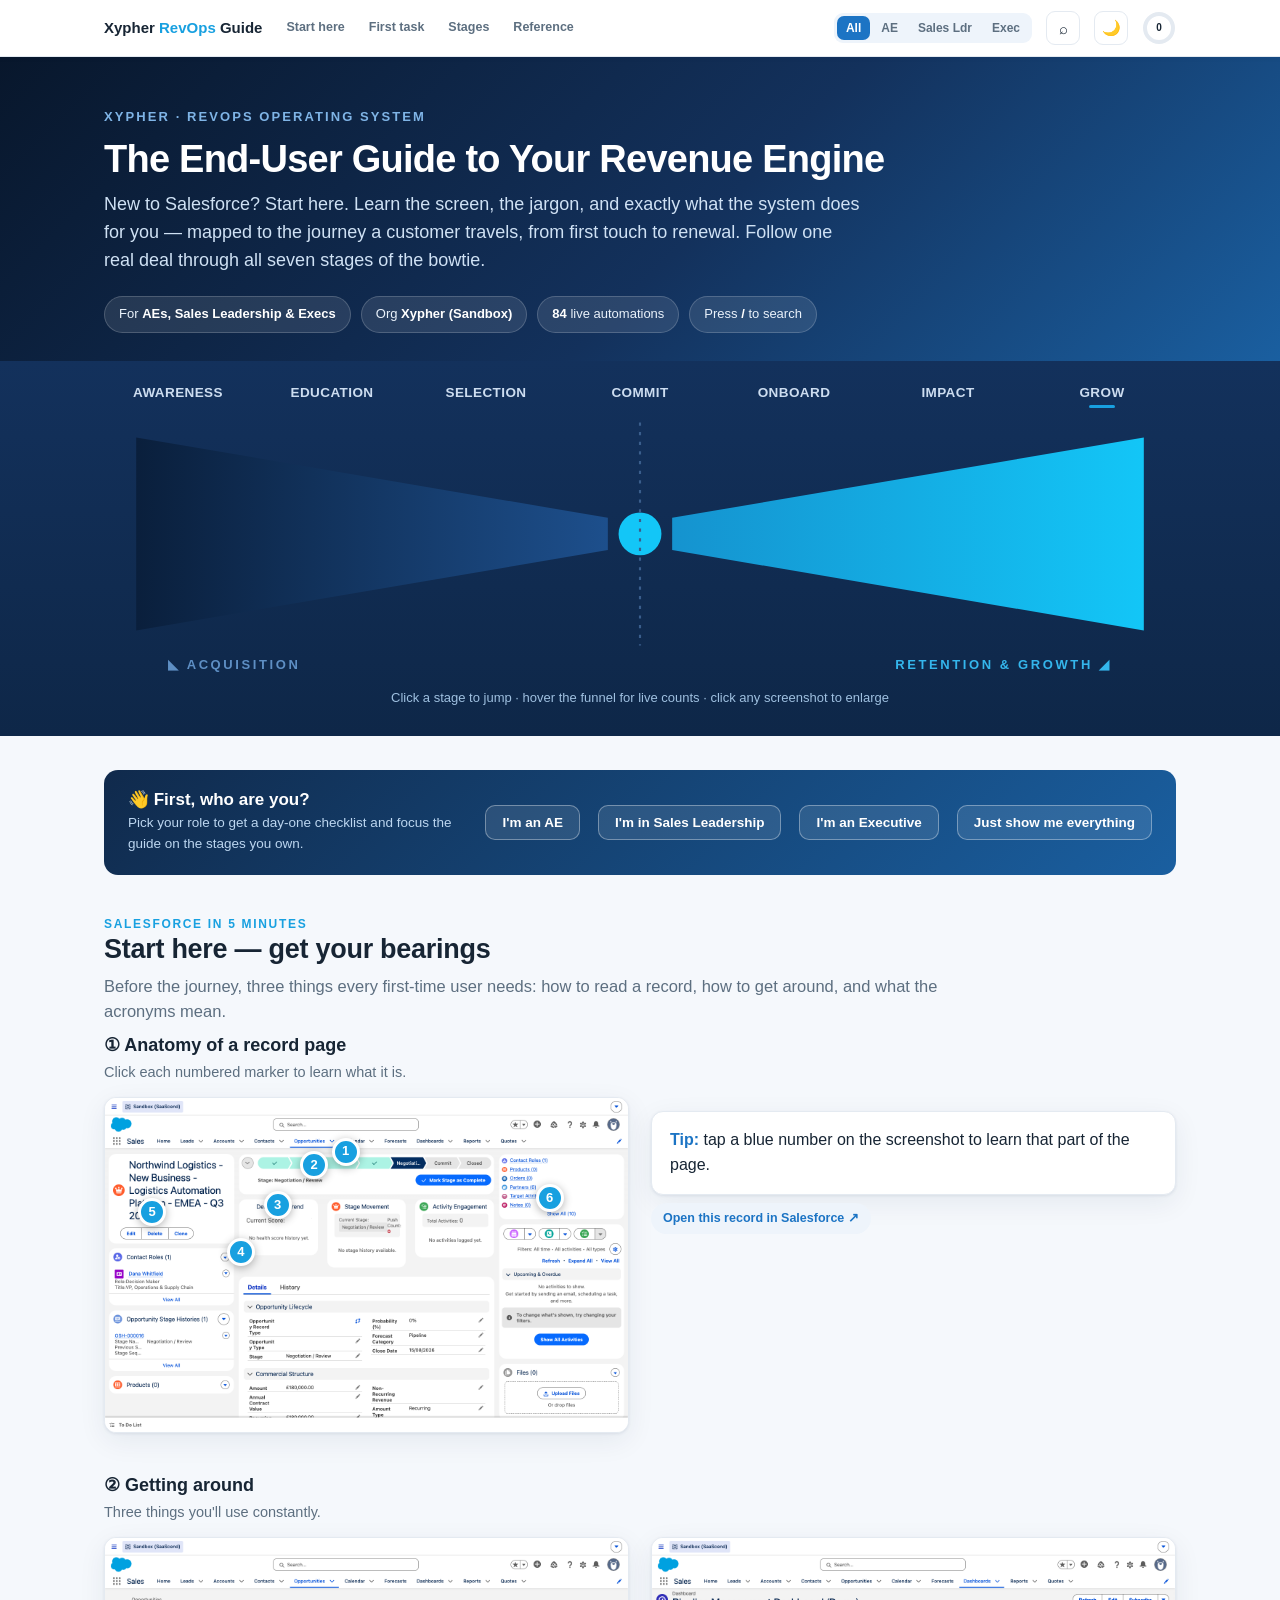
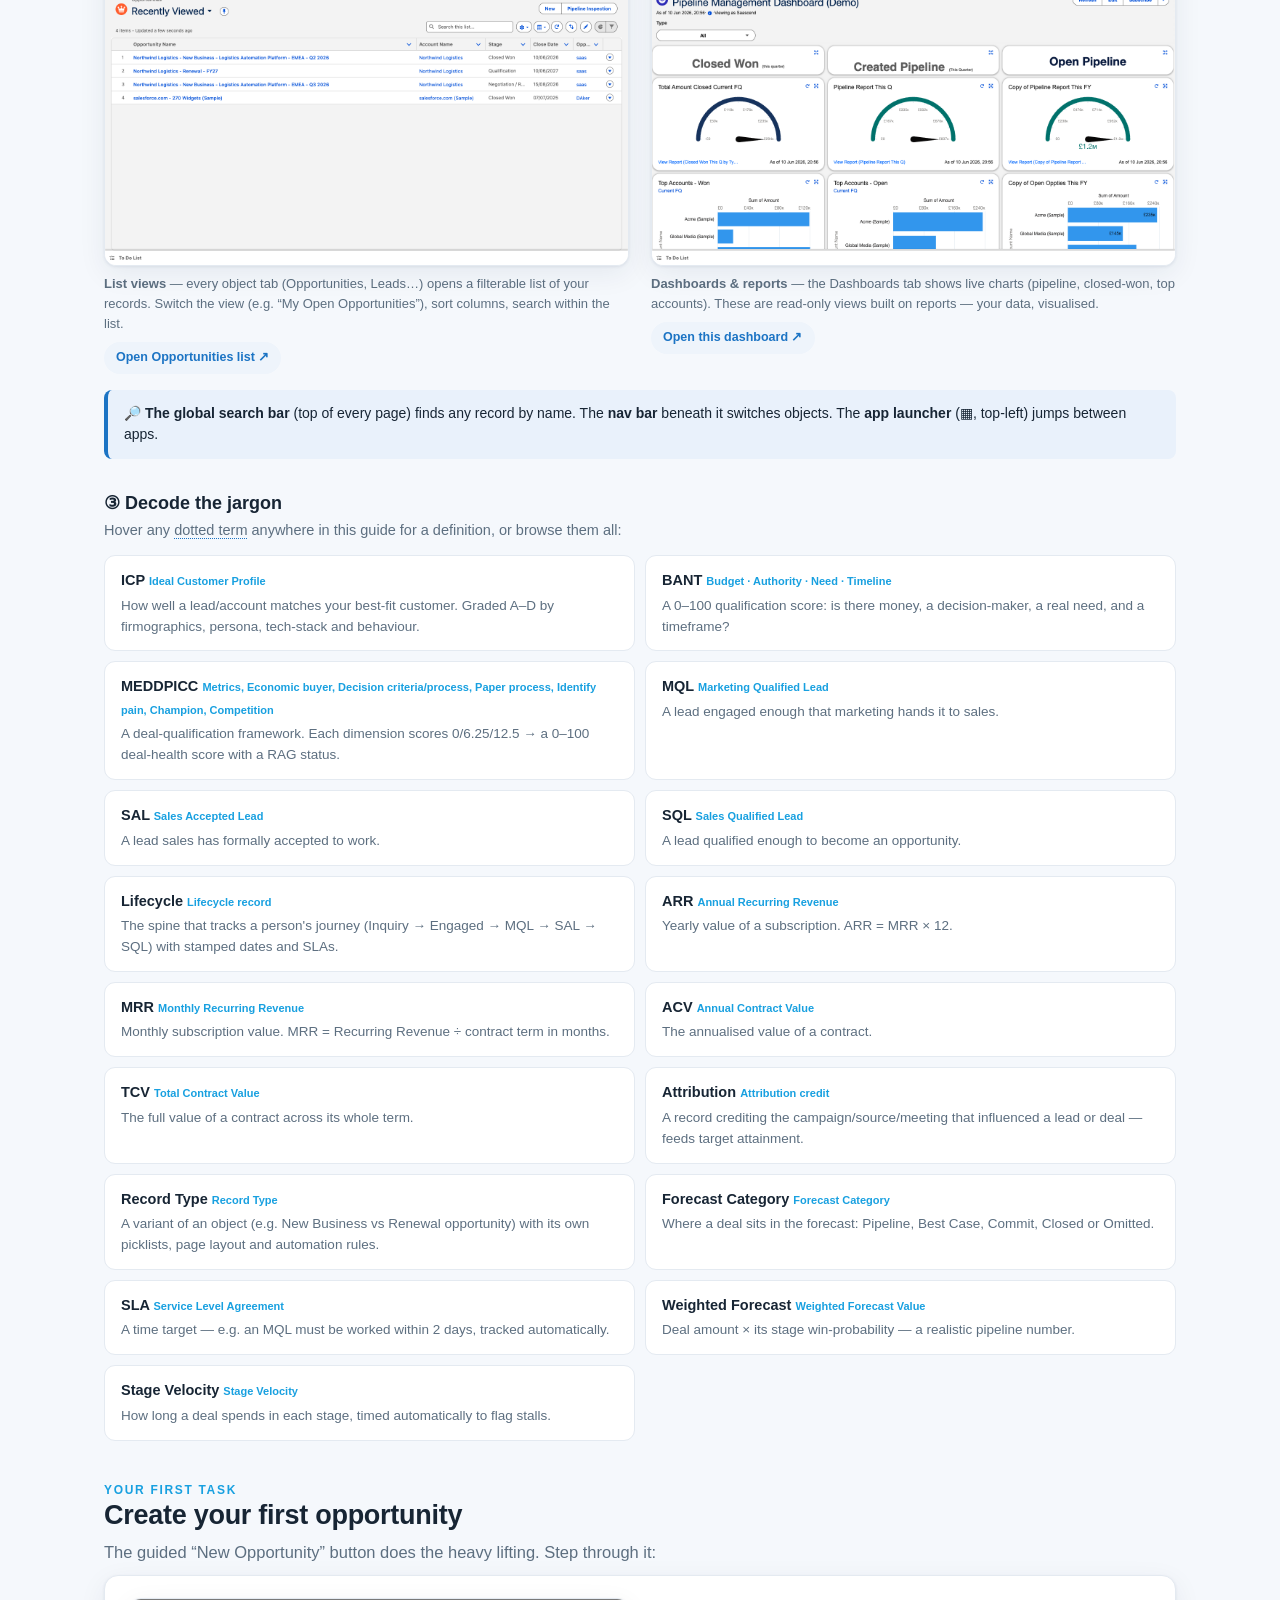
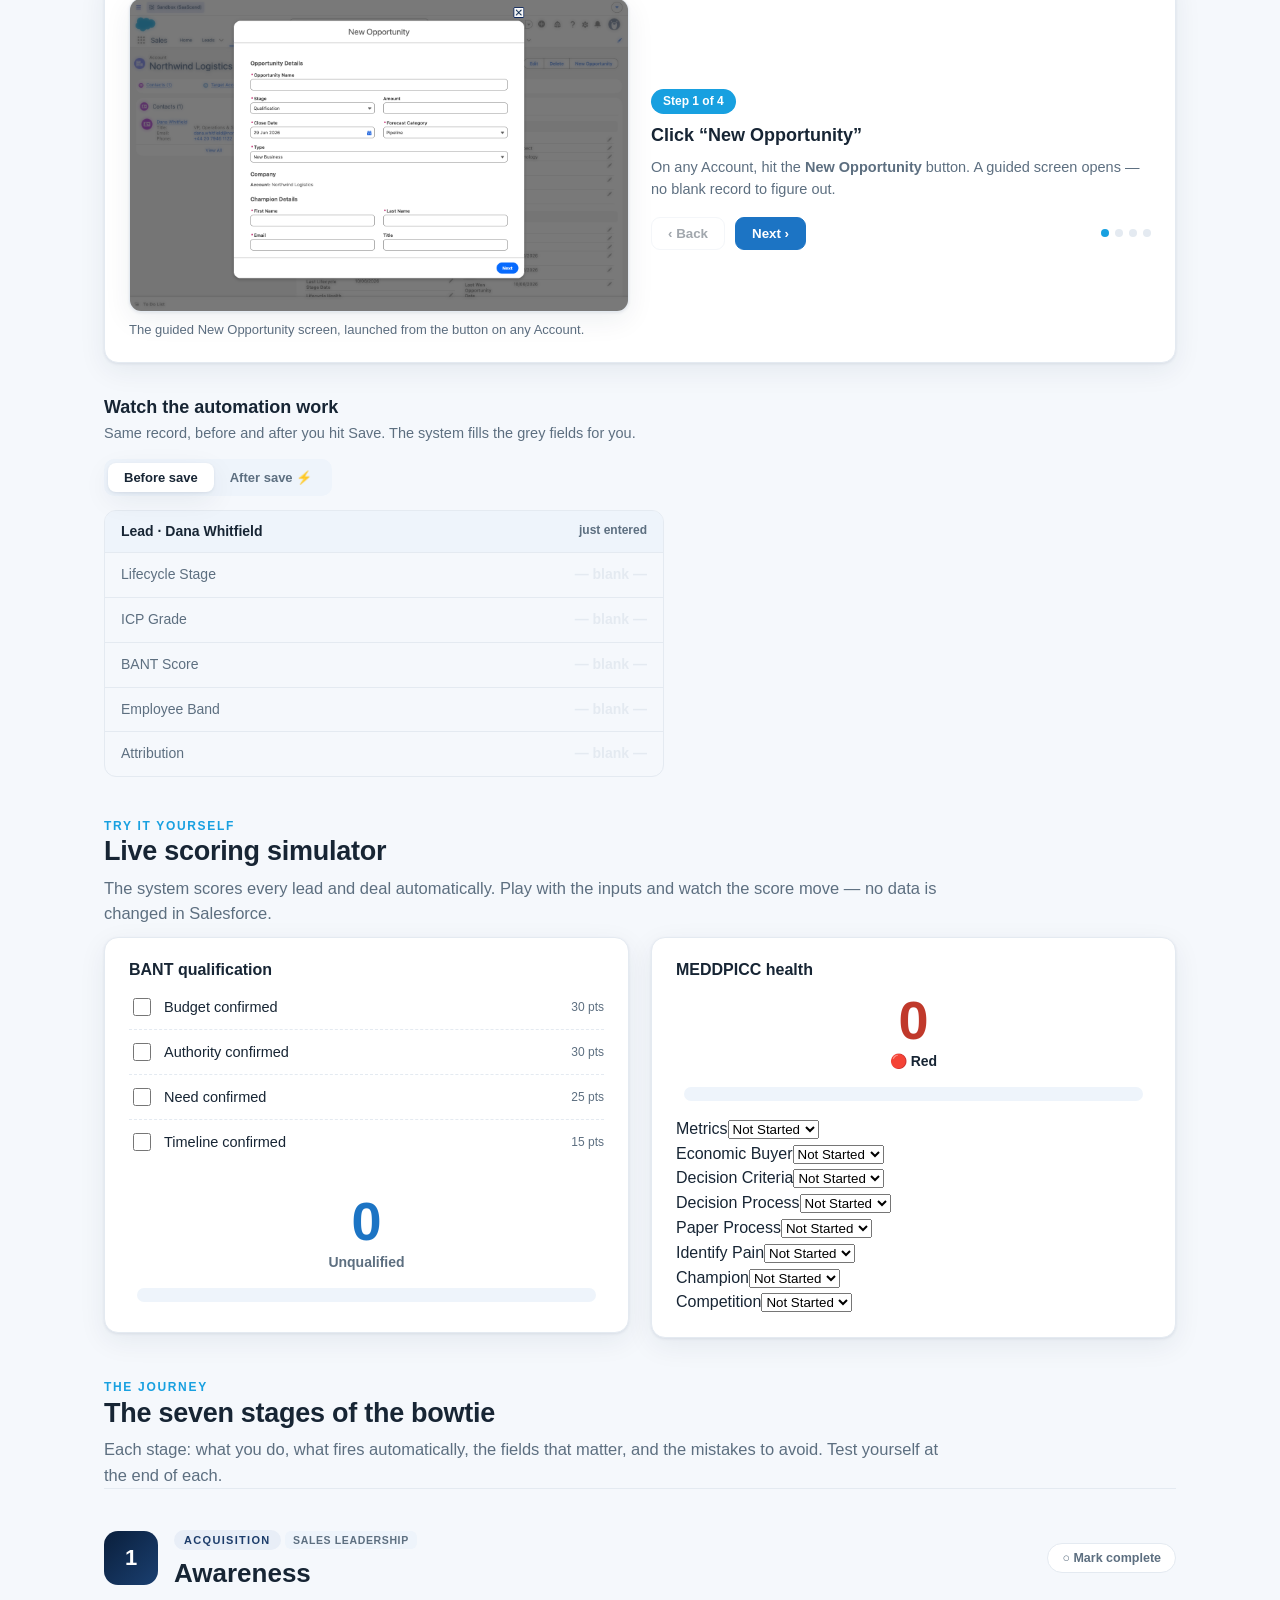
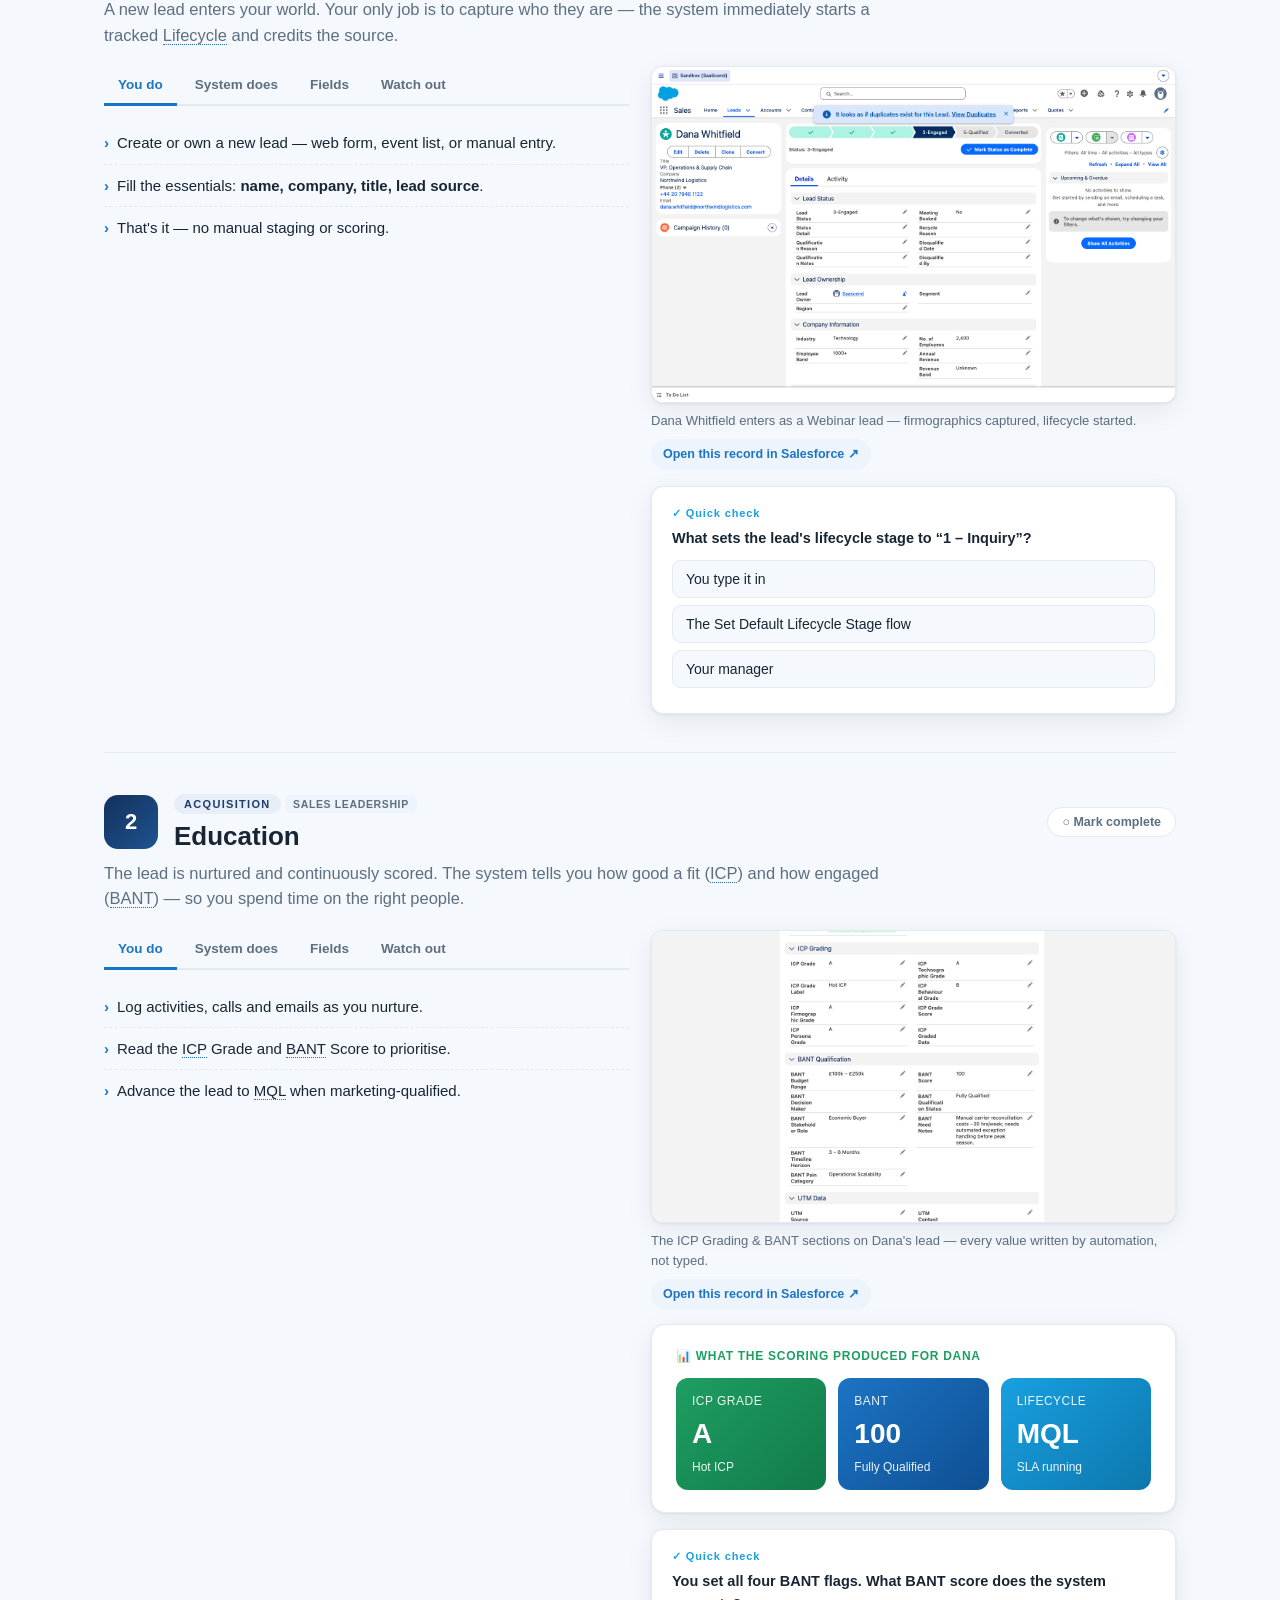
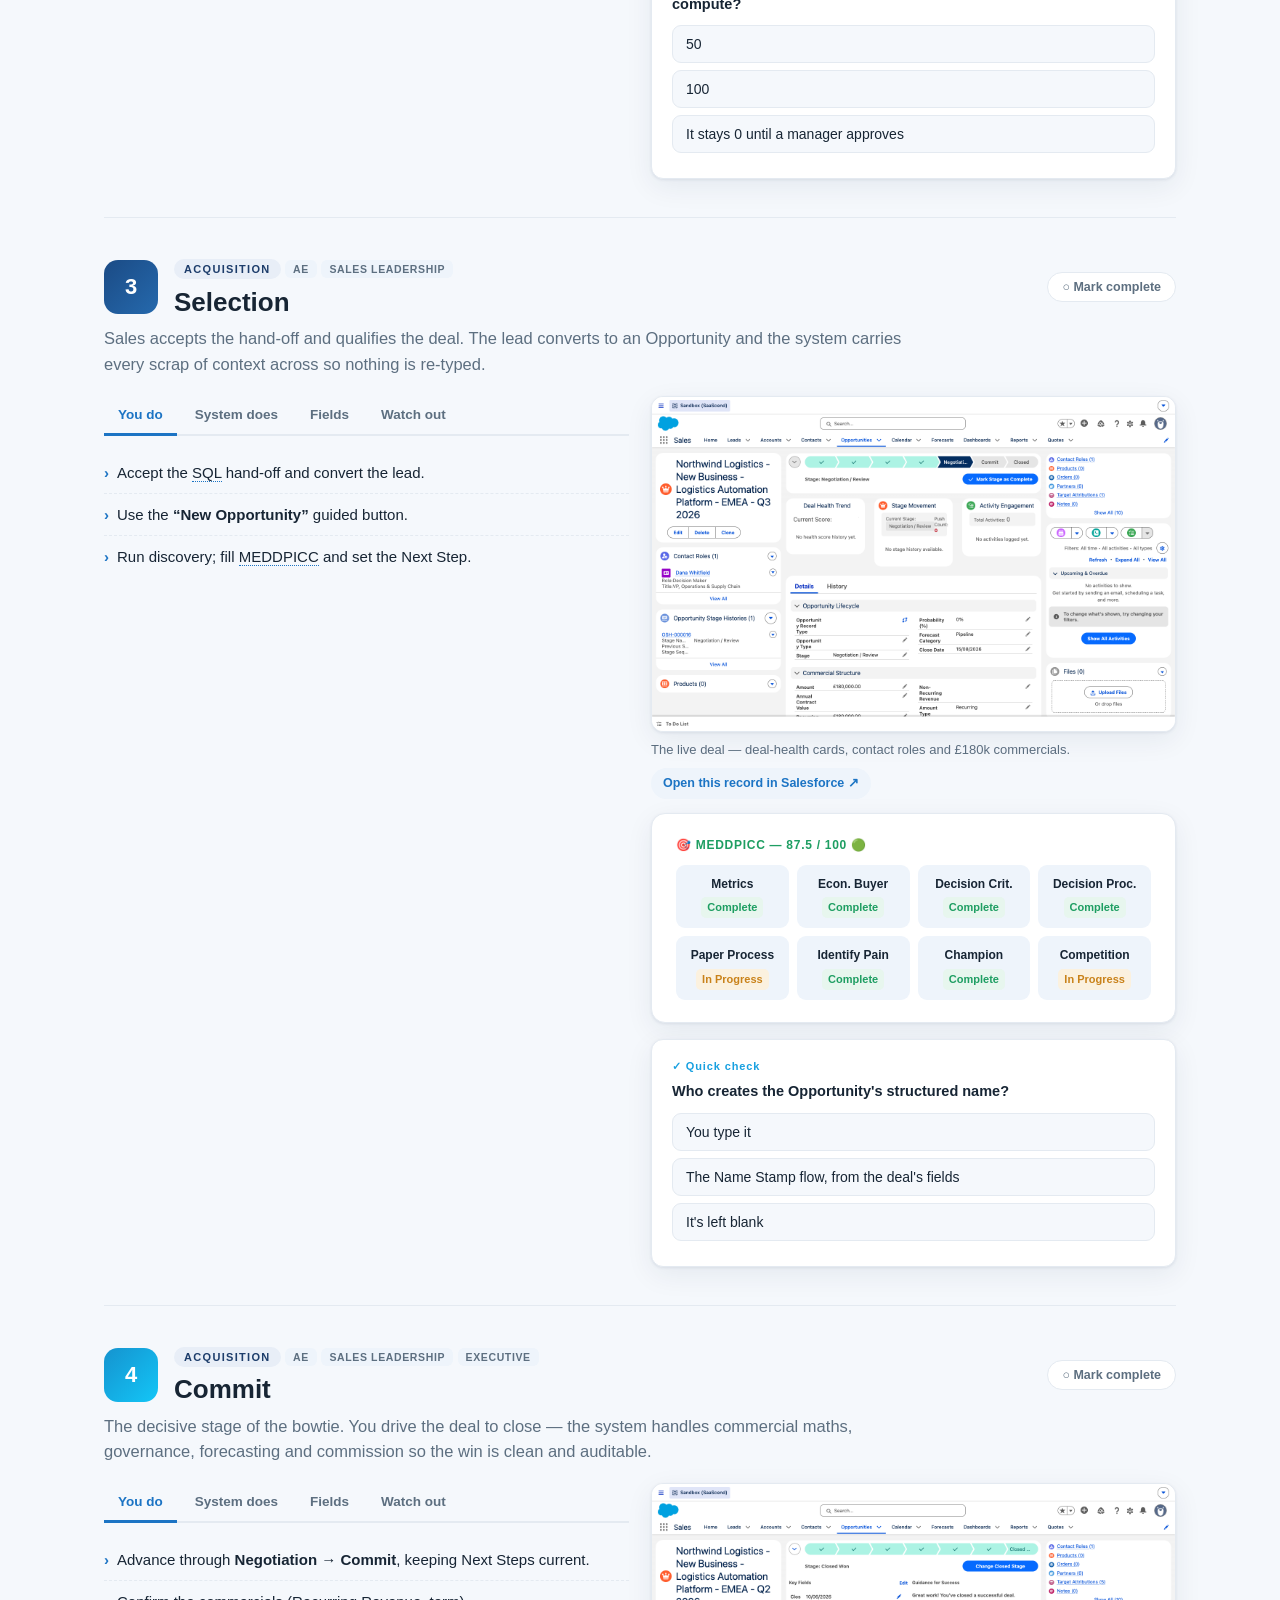
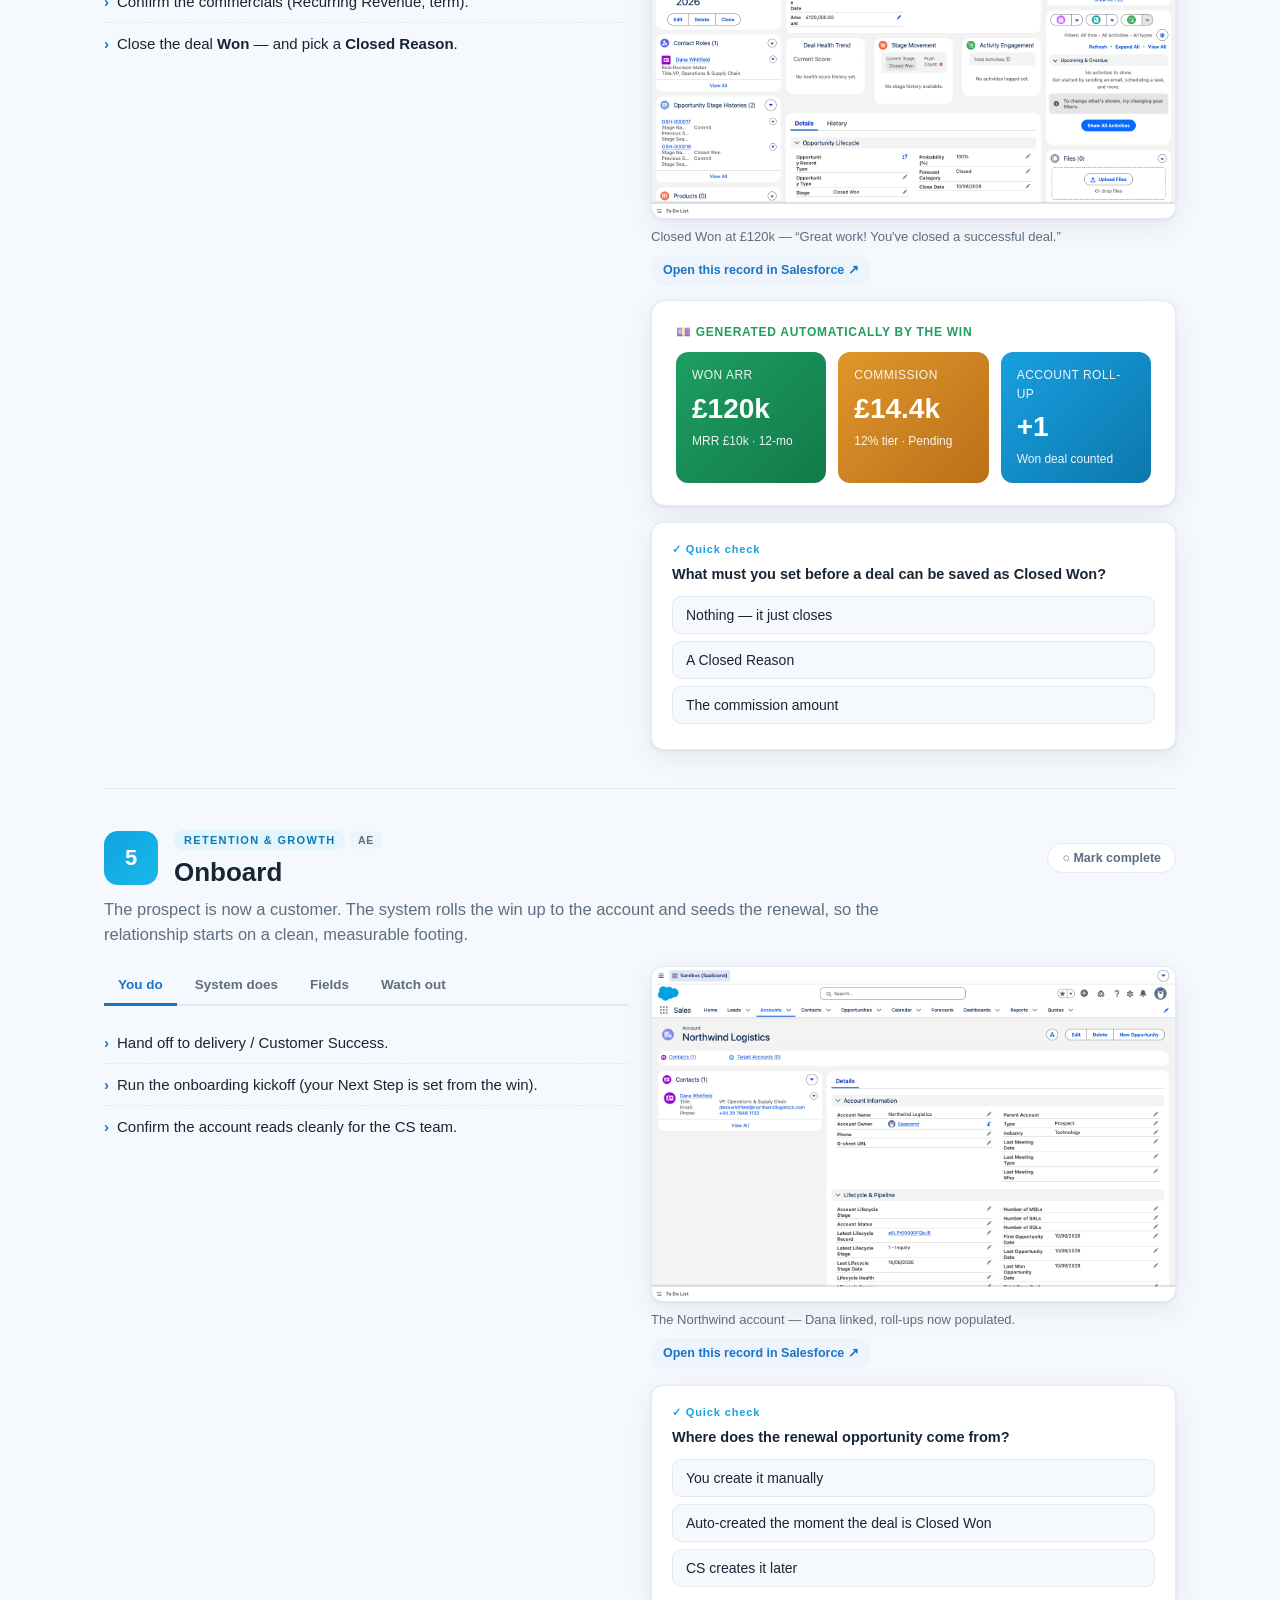
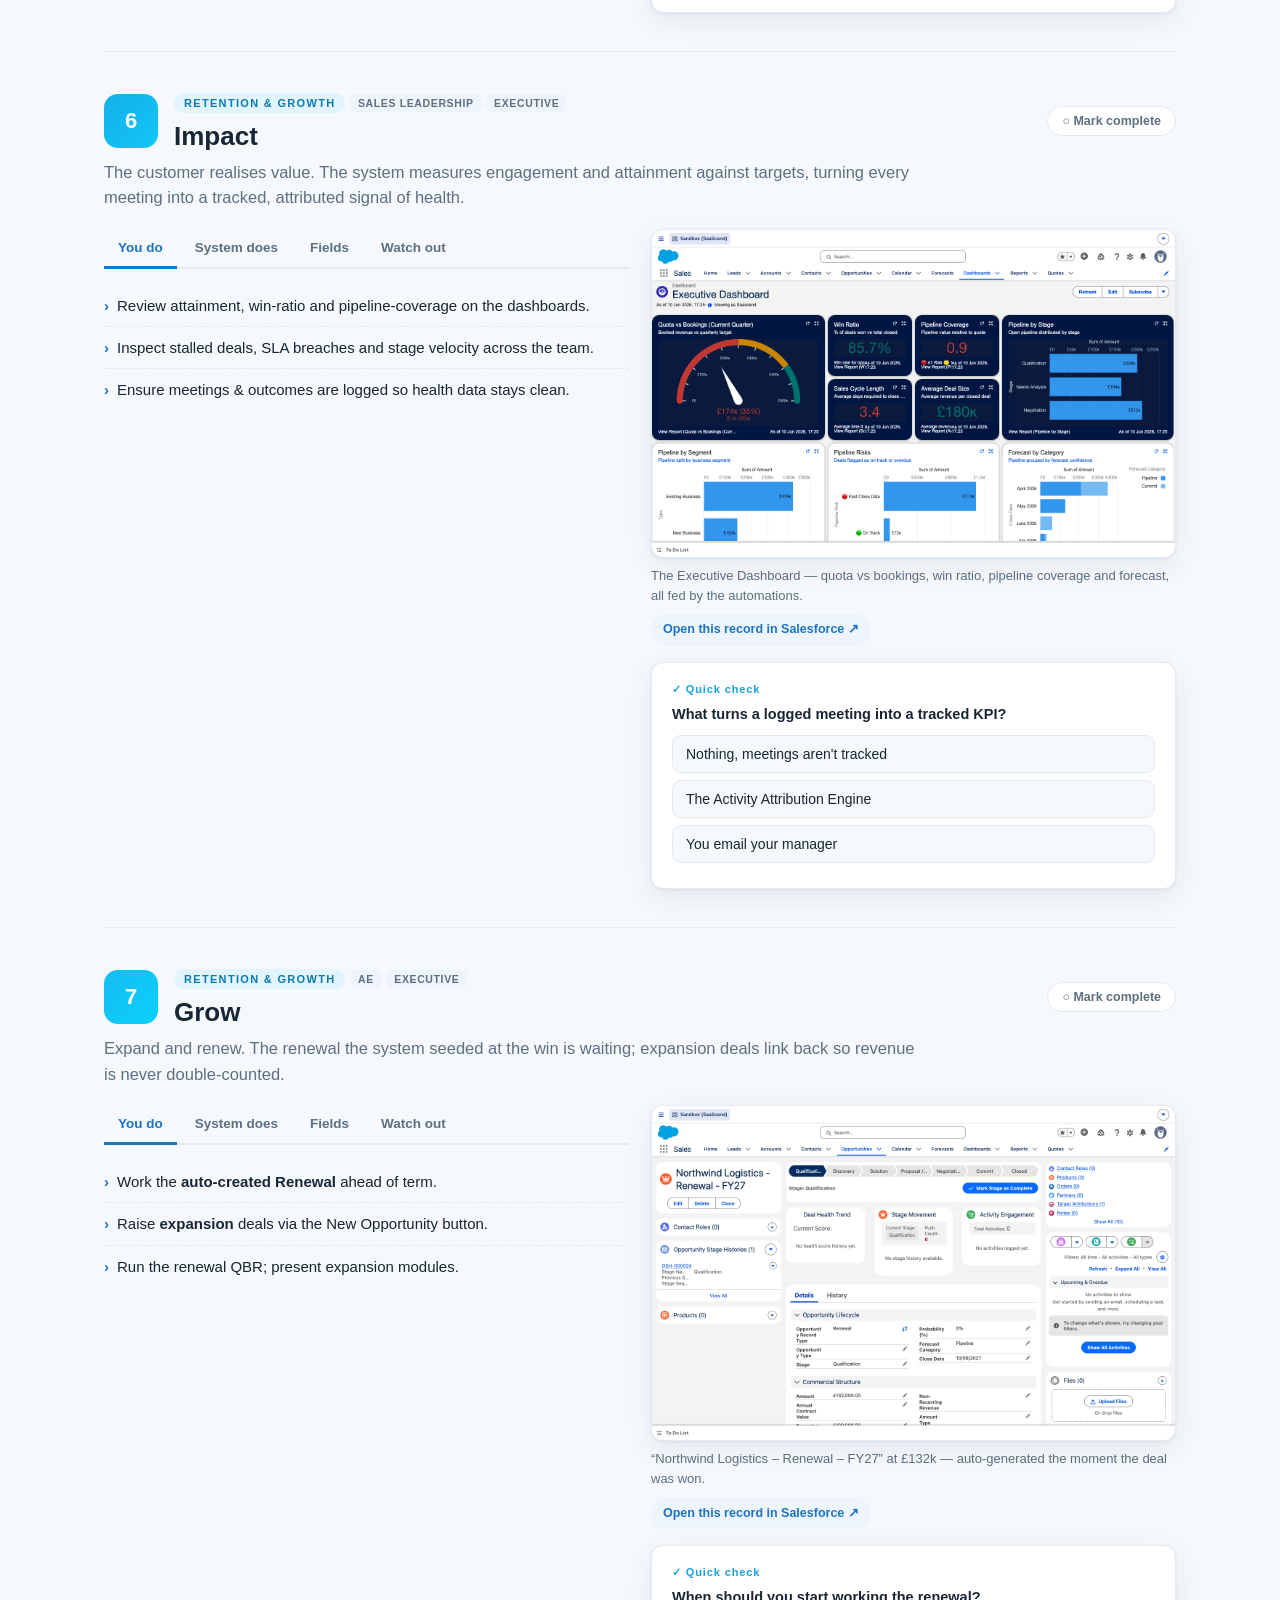
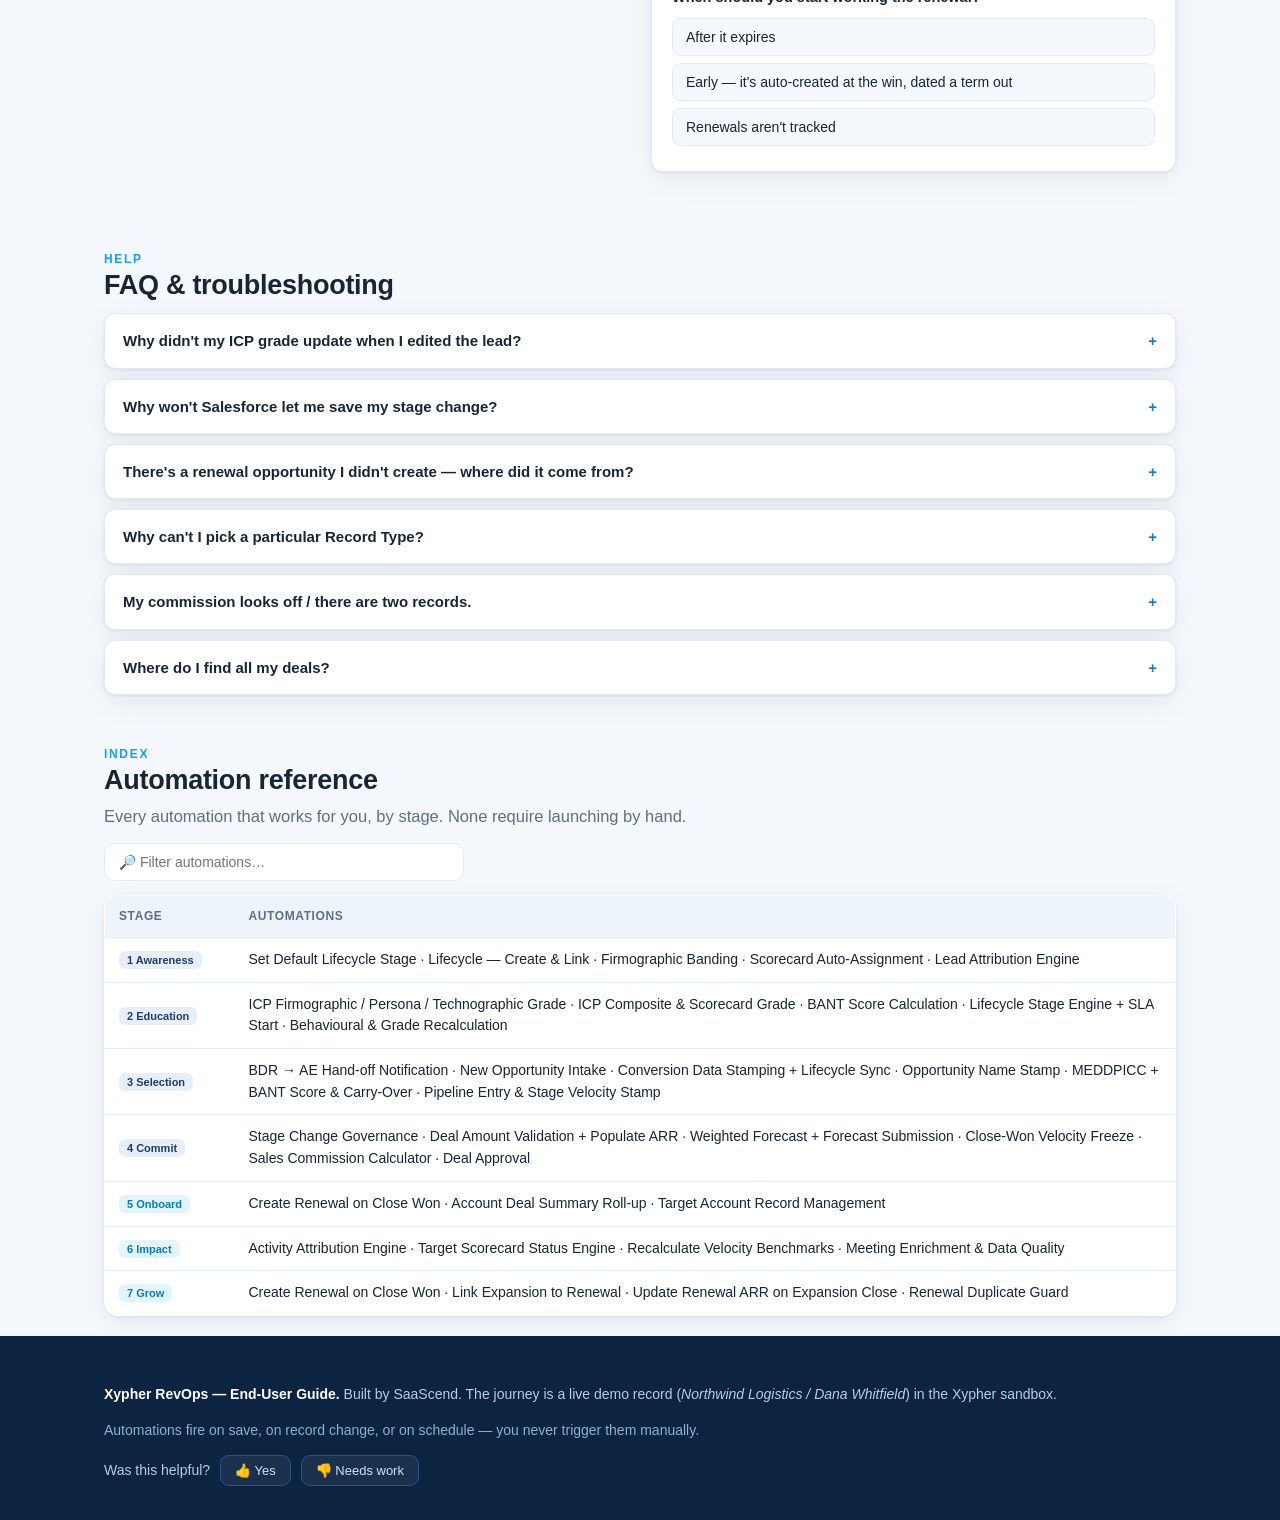
==== commit 3205dea7: "Roles → AE / Sales Leadership / Executives; Impact stage now shows the Executive Dashboard" ====
--- a/index.html
+++ b/index.html
@@ -290,9 +290,9 @@
     <div class="spacer"></div>
     <div class="lens" id="lens" title="Filter the guide to a role">
       <button data-role="all" class="on">All</button>
-      <button data-role="SDR">SDR</button>
       <button data-role="AE">AE</button>
-      <button data-role="CSM">CSM</button>
+      <button data-role="SalesLeadership">Sales Ldr</button>
+      <button data-role="Executives">Exec</button>
     </div>
     <button class="icbtn" id="palBtn" title="Search (press /)">⌕</button>
     <button class="icbtn" id="themeBtn" title="Toggle dark mode">🌙</button>
@@ -312,7 +312,7 @@
       system does for you — mapped to the journey a customer travels, from first touch to renewal.
       Follow one real deal through all seven stages of the bowtie.</p>
     <div class="meta">
-      <span class="pill">For&nbsp;<b>Sellers, SDRs &amp; CSMs</b></span>
+      <span class="pill">For&nbsp;<b>AEs, Sales Leadership &amp; Execs</b></span>
       <span class="pill">Org&nbsp;<b>Xypher (Sandbox)</b></span>
       <span class="pill"><b>84</b>&nbsp;live automations</span>
       <span class="pill">Press&nbsp;<b>/</b>&nbsp;to search</span>
@@ -347,9 +347,9 @@
         <h3>👋 First, who are you?</h3>
         <p>Pick your role to get a day-one checklist and focus the guide on the stages you own.</p>
       </div>
-      <button data-p="SDR">I'm an SDR</button>
       <button data-p="AE">I'm an AE</button>
-      <button data-p="CSM">I'm a CSM</button>
+      <button data-p="SalesLeadership">I'm in Sales Leadership</button>
+      <button data-p="Executives">I'm an Executive</button>
       <button data-p="all">Just show me everything</button>
     </div>
     <div class="panel checklist hidden" id="checklistBox" style="margin-top:14px"></div>
@@ -535,7 +535,7 @@
 ];
 
 const STAGES=[
- {id:"awareness",num:1,side:"acq",roles:["SDR"],name:"Awareness",color:["#0a1f3c","#1a3f70"],
+ {id:"awareness",num:1,side:"acq",roles:["SalesLeadership"],name:"Awareness",color:["#0a1f3c","#1a3f70"],
   purpose:"A new lead enters your world. Your only job is to capture who they are — the system immediately starts a tracked <span class='gl-term'>Lifecycle</span> and credits the source.",
   you:["Create or own a new lead — web form, event list, or manual entry.","Fill the essentials: <b>name, company, title, lead source</b>.","That's it — no manual staging or scoring."],
   system:[{n:"Set Default Lifecycle Stage",d:"Stamps the lead at <b>“1 – Inquiry”</b> automatically."},
@@ -551,7 +551,7 @@
   shot:{src:"01-lead.png",cap:"Dana Whitfield enters as a Webinar lead — firmographics captured, lifecycle started.",o:"Lead",id:"00QPt00000OOX8tMAH"},
   quiz:{q:"What sets the lead's lifecycle stage to “1 – Inquiry”?",opts:["You type it in","The Set Default Lifecycle Stage flow","Your manager"],a:1,explain:"A before-save flow stamps it the moment the lead is created — you never set it by hand."}},
 
- {id:"education",num:2,side:"acq",roles:["SDR"],name:"Education",color:["#13315c","#1e5391"],
+ {id:"education",num:2,side:"acq",roles:["SalesLeadership"],name:"Education",color:["#13315c","#1e5391"],
   purpose:"The lead is nurtured and continuously scored. The system tells you how good a fit (<span class='gl-term'>ICP</span>) and how engaged (<span class='gl-term'>BANT</span>) — so you spend time on the right people.",
   you:["Log activities, calls and emails as you nurture.","Read the <span class='gl-term'>ICP</span> Grade and <span class='gl-term'>BANT</span> Score to prioritise.","Advance the lead to <span class='gl-term'>MQL</span> when marketing-qualified."],
   system:[{n:"ICP Firmographic / Persona / Technographic Grade",d:"Grades fit A–D across each dimension."},
@@ -570,7 +570,7 @@
     <div class="score cyan"><div class="k">Lifecycle</div><div class="v">MQL</div><div class="s">SLA running</div></div></div></div>`,
   quiz:{q:"You set all four BANT flags. What BANT score does the system compute?",opts:["50","100","It stays 0 until a manager approves"],a:1,explain:"Budget 30 + Authority 30 + Need 25 + Timeline 15 = 100 → “Fully Qualified”."}},
 
- {id:"selection",num:3,side:"acq",roles:["SDR","AE"],name:"Selection",color:["#1b4b85","#2569ad"],
+ {id:"selection",num:3,side:"acq",roles:["AE","SalesLeadership"],name:"Selection",color:["#1b4b85","#2569ad"],
   purpose:"Sales accepts the hand-off and qualifies the deal. The lead converts to an Opportunity and the system carries every scrap of context across so nothing is re-typed.",
   you:["Accept the <span class='gl-term'>SQL</span> hand-off and convert the lead.","Use the <b>“New Opportunity”</b> guided button.","Run discovery; fill <span class='gl-term'>MEDDPICC</span> and set the Next Step."],
   system:[{n:"BDR → AE Hand-off Notification",tag:["sched","async"],d:"Emails the AE on SQL and sets an acceptance-due date."},
@@ -597,7 +597,7 @@
     <div class="md"><div class="t">Competition</div><div class="st p">In Progress</div></div></div></div>`,
   quiz:{q:"Who creates the Opportunity's structured name?",opts:["You type it","The Name Stamp flow, from the deal's fields","It's left blank"],a:1,explain:"The Name Stamp flow assembles Account – Type – Product – Region – Quarter automatically."}},
 
- {id:"commit",num:4,side:"acq",roles:["AE"],name:"Commit",color:["#1593cf","#13c6f7"],
+ {id:"commit",num:4,side:"acq",roles:["AE","SalesLeadership","Executives"],name:"Commit",color:["#1593cf","#13c6f7"],
   purpose:"The decisive stage of the bowtie. You drive the deal to close — the system handles commercial maths, governance, forecasting and commission so the win is clean and auditable.",
   you:["Advance through <b>Negotiation → Commit</b>, keeping Next Steps current.","Confirm the commercials (Recurring Revenue, term).","Close the deal <b>Won</b> — and pick a <b>Closed Reason</b>."],
   system:[{n:"Stage Change Governance",d:"Blocks stage advance until that stage's required fields are complete."},
@@ -618,7 +618,7 @@
    <div class="score cyan"><div class="k">Account roll-up</div><div class="v">+1</div><div class="s">Won deal counted</div></div></div></div>`,
   quiz:{q:"What must you set before a deal can be saved as Closed Won?",opts:["Nothing — it just closes","A Closed Reason","The commission amount"],a:1,explain:"A validation rule requires a Closed Reason; the commission is then calculated for you."}},
 
- {id:"onboard",num:5,side:"ret",roles:["AE","CSM"],name:"Onboard",color:["#13a3df","#16b9ec"],
+ {id:"onboard",num:5,side:"ret",roles:["AE"],name:"Onboard",color:["#13a3df","#16b9ec"],
   purpose:"The prospect is now a customer. The system rolls the win up to the account and seeds the renewal, so the relationship starts on a clean, measurable footing.",
   you:["Hand off to delivery / Customer Success.","Run the onboarding kickoff (your Next Step is set from the win).","Confirm the account reads cleanly for the CS team."],
   system:[{n:"Create Renewal on Close Won",d:"Generates the next-term <b>Renewal</b> opportunity automatically."},
@@ -630,9 +630,9 @@
   shot:{src:"05-account.png",cap:"The Northwind account — Dana linked, roll-ups now populated.",o:"Account",id:"001Pt00000e9WhhIAE"},
   quiz:{q:"Where does the renewal opportunity come from?",opts:["You create it manually","Auto-created the moment the deal is Closed Won","CS creates it later"],a:1,explain:"The Create-Renewal flow fires on Closed Won and pre-dates the renewal a full term out."}},
 
- {id:"impact",num:6,side:"ret",roles:["CSM"],name:"Impact",color:["#13b0e6","#13c6f7"],
+ {id:"impact",num:6,side:"ret",roles:["SalesLeadership","Executives"],name:"Impact",color:["#13b0e6","#13c6f7"],
   purpose:"The customer realises value. The system measures engagement and attainment against targets, turning every meeting into a tracked, attributed signal of health.",
-  you:["Run QBRs and value reviews; log meetings & outcomes.","Watch account-health and attainment dashboards.","Flag risks early; capture expansion signals."],
+  you:["Review attainment, win-ratio and pipeline-coverage on the dashboards.","Inspect stalled deals, SLA breaches and stage velocity across the team.","Ensure meetings &amp; outcomes are logged so health data stays clean."],
   system:[{n:"Activity Attribution Engine",d:"Matches meetings to active Targets and credits Meetings-Booked/Held KPIs."},
           {n:"Target Scorecard Status Engine",tag:["apex","Apex"],d:"Recalculates attainment vs target and sets a RAG status."},
           {n:"Recalculate Velocity Benchmarks",tag:["sched","nightly"],d:"Refreshes win-rate & cycle-time benchmarks."},
@@ -641,10 +641,10 @@
           ["Attribution","sys","Each meeting becomes a Target Attribution record."],
           ["Target attainment","sys","RAG status vs quota."]],
   mistakes:["Logging a meeting without a <b>type/outcome</b> — it gets flagged as incomplete.","Ignoring a target sliding to <b>Red</b> attainment."],
-  shot:{src:"nav-dashboard.png",cap:"Pipeline & attainment, visualised — the reporting layer the automations feed.",o:"Dashboard",id:"01ZPt00000Bj8jAMAR"},
+  shot:{src:"exec-dashboard.png",cap:"The Executive Dashboard — quota vs bookings, win ratio, pipeline coverage and forecast, all fed by the automations.",o:"Dashboard",id:"01ZPt00000Bj8j4MAB"},
   quiz:{q:"What turns a logged meeting into a tracked KPI?",opts:["Nothing, meetings aren't tracked","The Activity Attribution Engine","You email your manager"],a:1,explain:"It matches the meeting to active Targets and credits the Meetings-Held KPI automatically."}},
 
- {id:"grow",num:7,side:"ret",roles:["CSM","AE"],name:"Grow",color:["#15bdf0","#0bd0ff"],
+ {id:"grow",num:7,side:"ret",roles:["AE","Executives"],name:"Grow",color:["#15bdf0","#0bd0ff"],
   purpose:"Expand and renew. The renewal the system seeded at the win is waiting; expansion deals link back so revenue is never double-counted.",
   you:["Work the <b>auto-created Renewal</b> ahead of term.","Raise <b>expansion</b> deals via the New Opportunity button.","Run the renewal QBR; present expansion modules."],
   system:[{n:"Create Renewal on Close Won",d:"The renewal opp already exists — pre-dated and ready to forecast."},
@@ -667,12 +667,13 @@
  ["Where do I find all my deals?","The <b>Opportunities</b> tab → pick a list view like “My Open Opportunities”. Use global search for a specific record."]
 ];
 
+const ROLE_LABELS={AE:"AE",SalesLeadership:"Sales Leadership",Executives:"Executive"};
 const CHECKLISTS={
- SDR:["Open the Leads tab and find a Webinar lead","Read its ICP Grade & BANT Score","Log an activity, then advance it to MQL","When it's SQL, convert it with the New Opportunity button"],
- AE:["Open your live opportunity and review the deal-health cards","Complete the MEDDPICC dimensions","Set a Next Step + due date","Advance the stage and close Won with a Closed Reason"],
- CSM:["Open a won customer Account and read the roll-ups","Find the auto-created Renewal opportunity","Log a QBR meeting with a type & outcome","Raise an expansion deal and link it to the renewal"]
+ AE:["Open your live opportunity and review the deal-health cards","Complete the MEDDPICC dimensions","Set a Next Step + due date","Advance the stage and close Won with a Closed Reason","Work the auto-created renewal ahead of term"],
+ SalesLeadership:["Open the Executive / Pipeline dashboard and review coverage","Check the forecast roll-up for the current period","Inspect your team's MEDDPICC scores & open next steps","Review SLA breaches and stage-velocity on stalled deals"],
+ Executives:["Open the Executive Dashboard","Review quota vs bookings and win ratio","Check pipeline coverage and forecast by category","Review the renewal & expansion pipeline for retention"]
 };
-const ROLE_STAGES={SDR:["awareness","education","selection"],AE:["selection","commit","onboard"],CSM:["onboard","impact","grow"]};
+const ROLE_STAGES={AE:["selection","commit","onboard","grow"],SalesLeadership:["awareness","education","selection","commit","impact"],Executives:["commit","impact","grow"]};
 
 const TOUR=[
  ["Click “New Opportunity”","On any Account, hit the <b>New Opportunity</b> button. A guided screen opens — no blank record to figure out."],
@@ -703,7 +704,7 @@
   <div class="stage-head">
     <div class="stage-num" style="background:linear-gradient(135deg,${s.color[0]},${s.color[1]})">${s.num}</div>
     <div><span class="badge-side ${sideCls(s.side)}">${s.side==="acq"?"Acquisition":"Retention & Growth"}</span>
-      ${s.roles.map(r=>`<span class="rolechip">${r}</span>`).join(" ")}
+      ${s.roles.map(r=>`<span class="rolechip">${ROLE_LABELS[r]||r}</span>`).join(" ")}
       <h2 style="margin-top:6px">${s.name}</h2></div>
     <button class="markdone" data-done="${s.id}">○ Mark complete</button>
   </div>
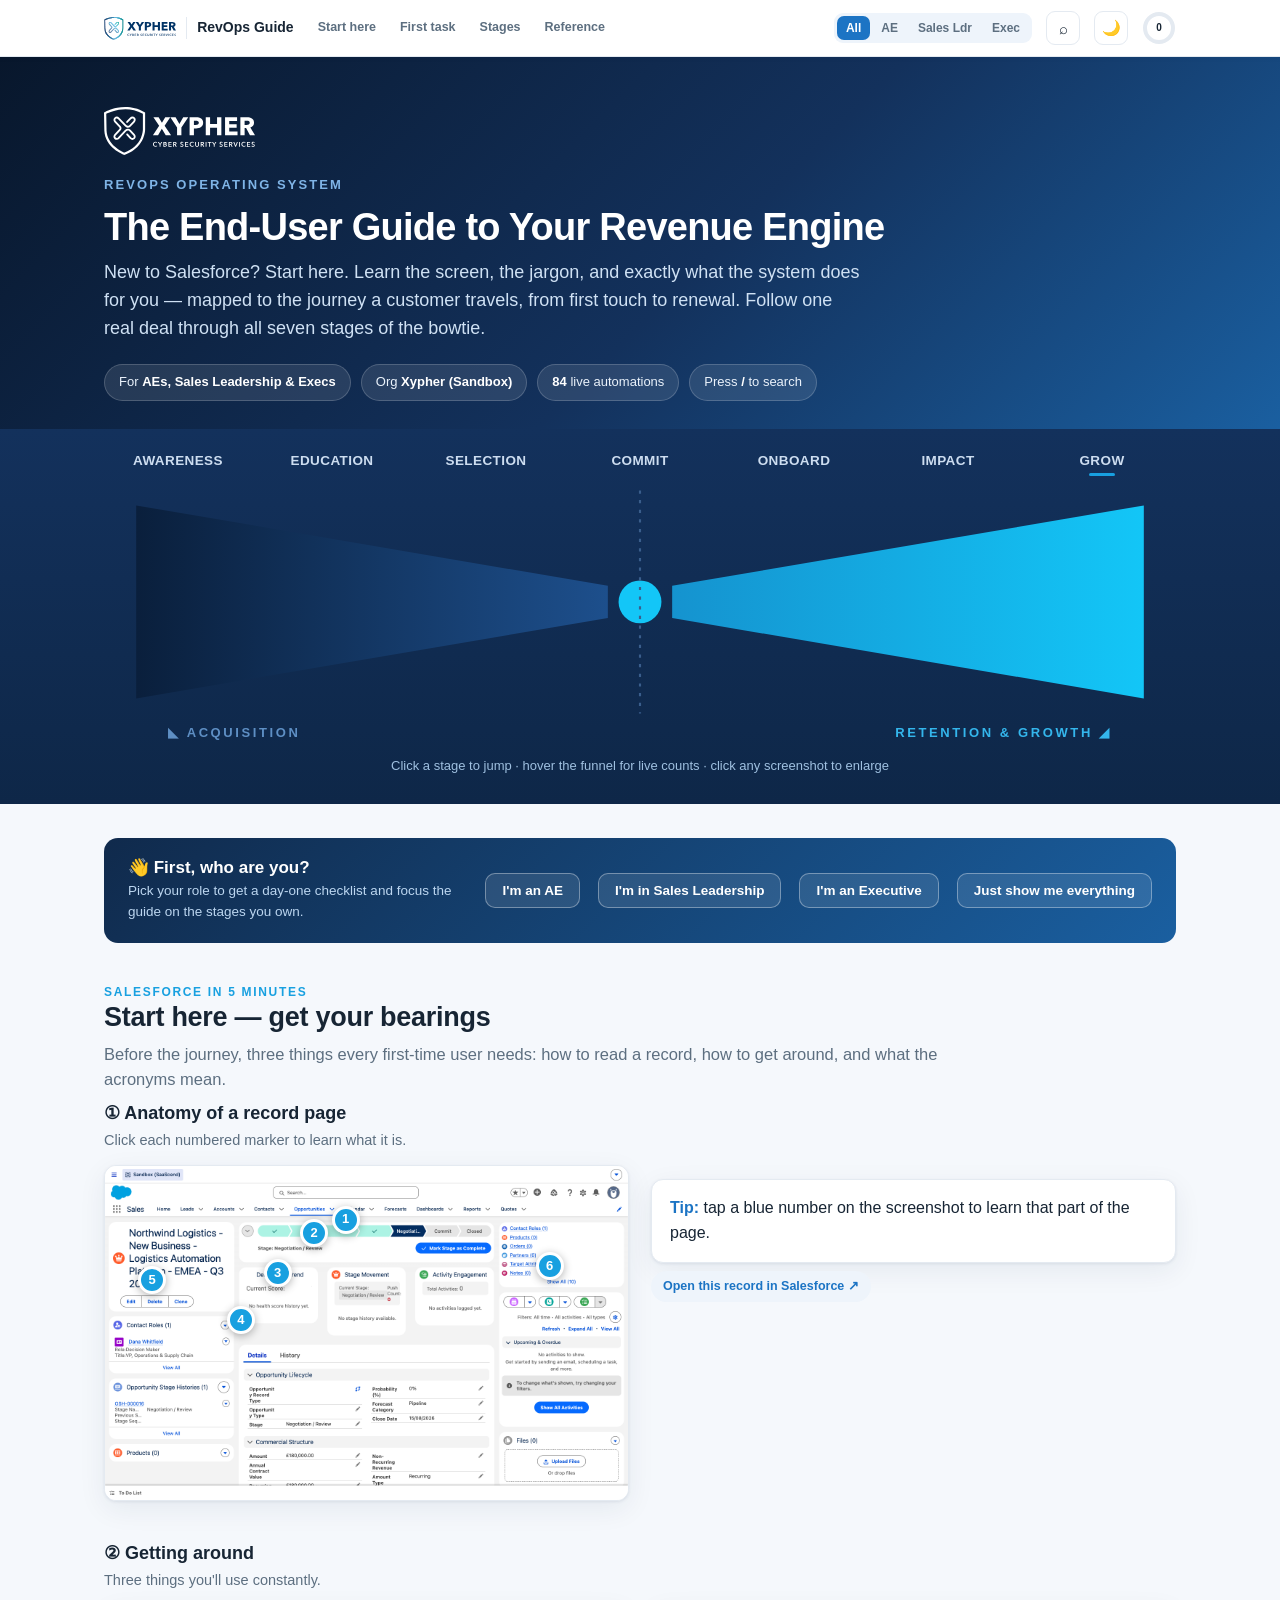
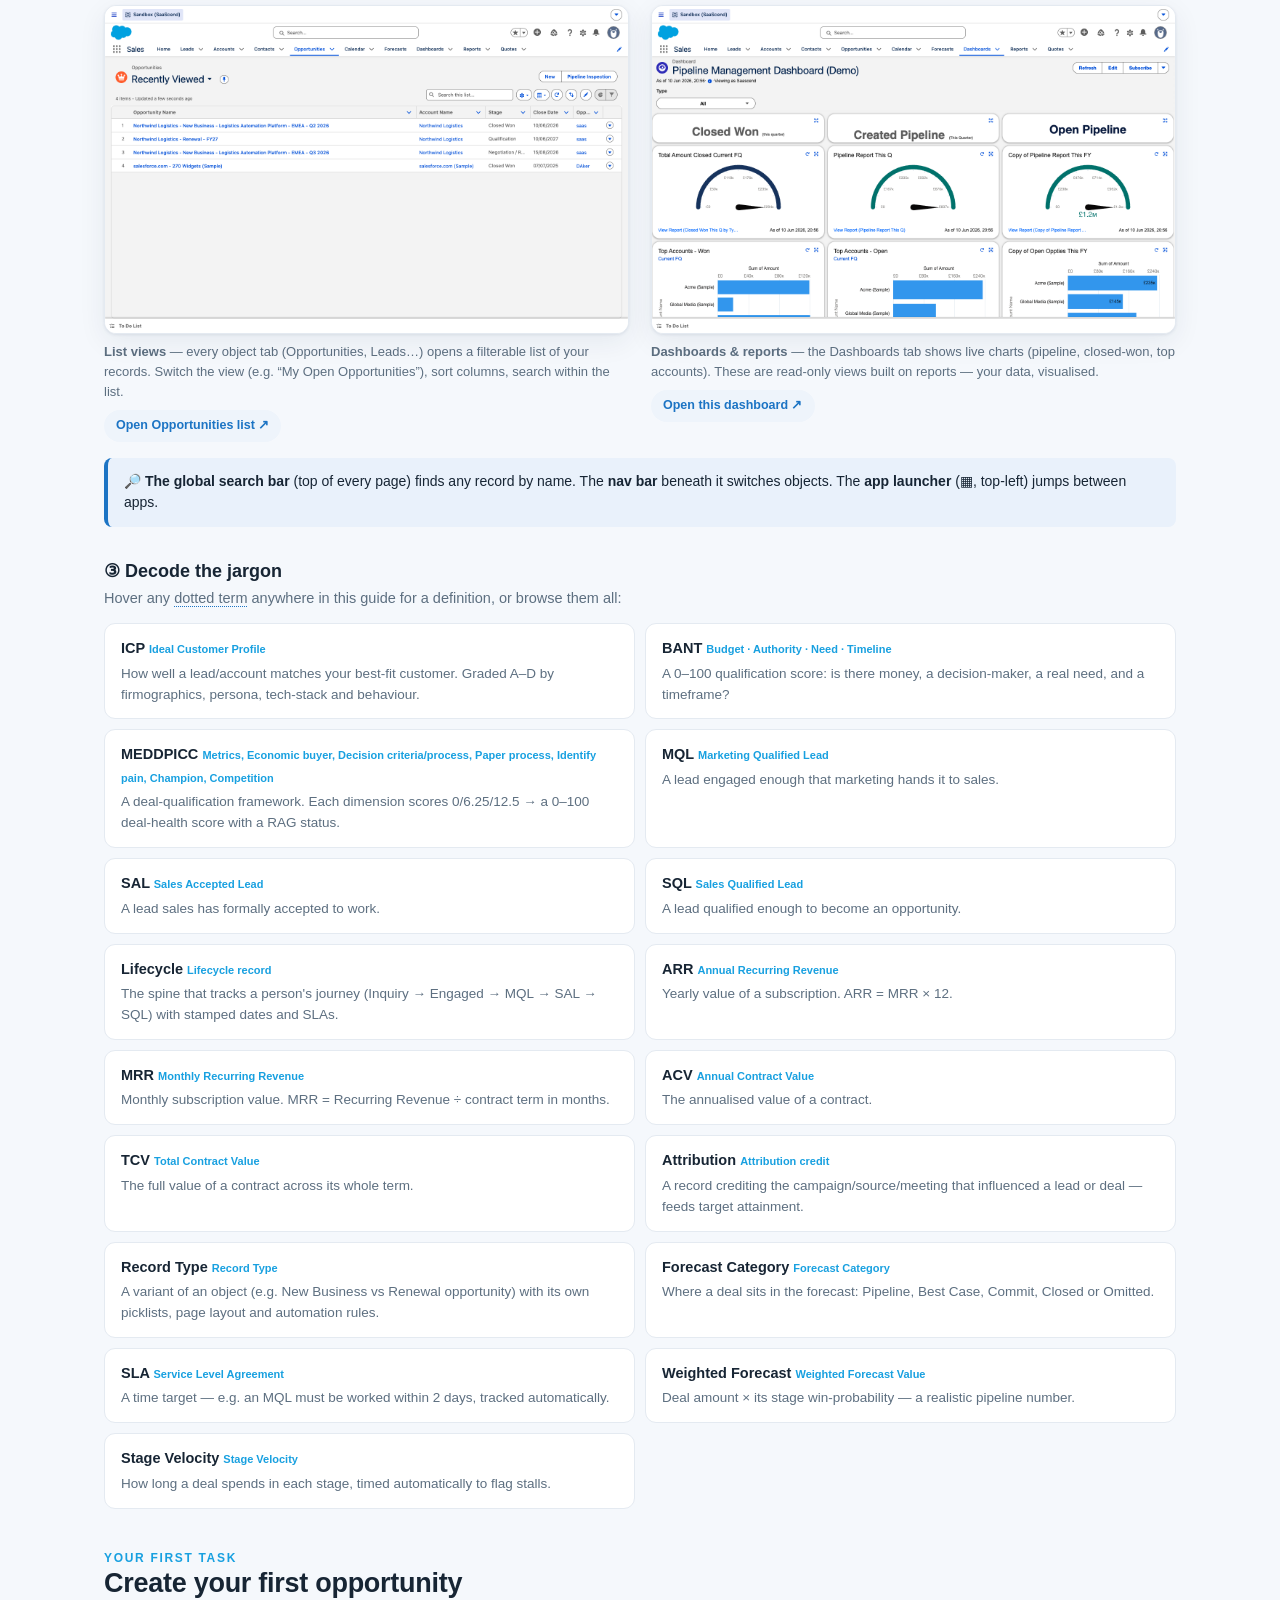
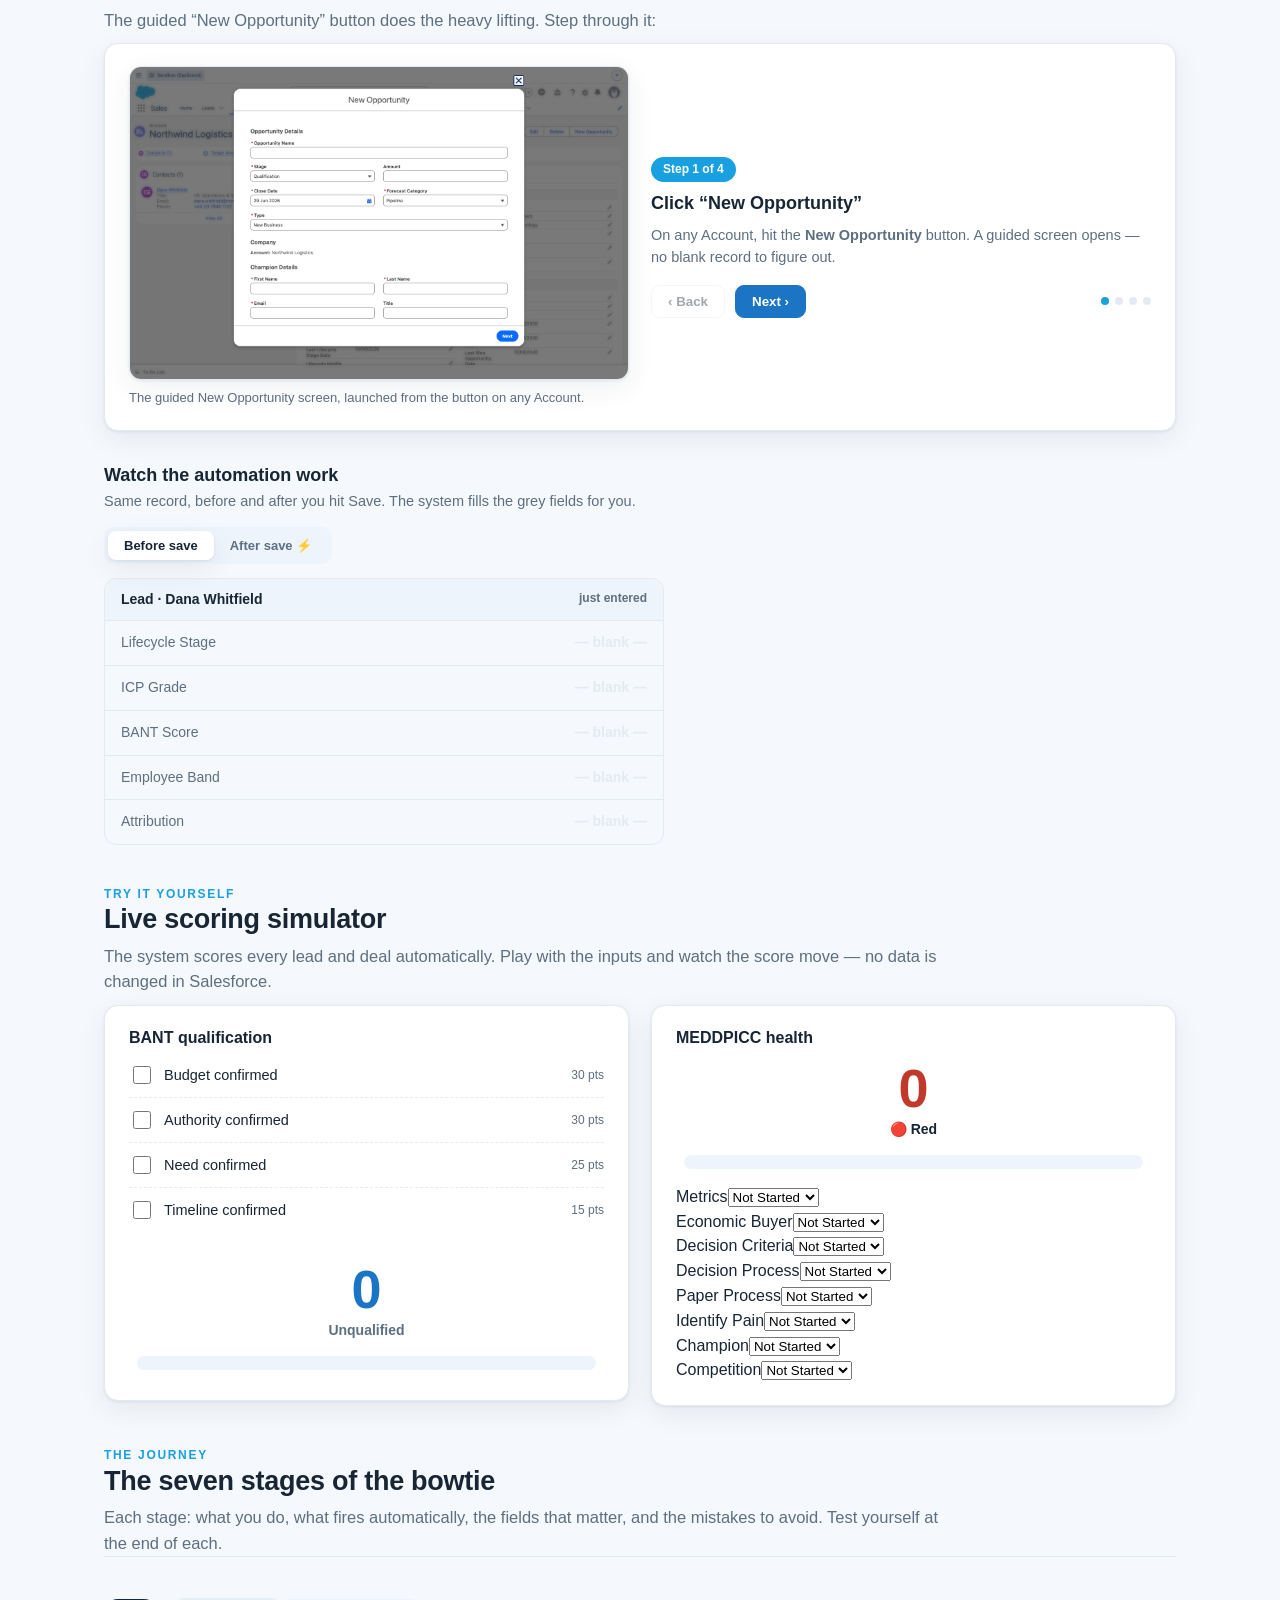
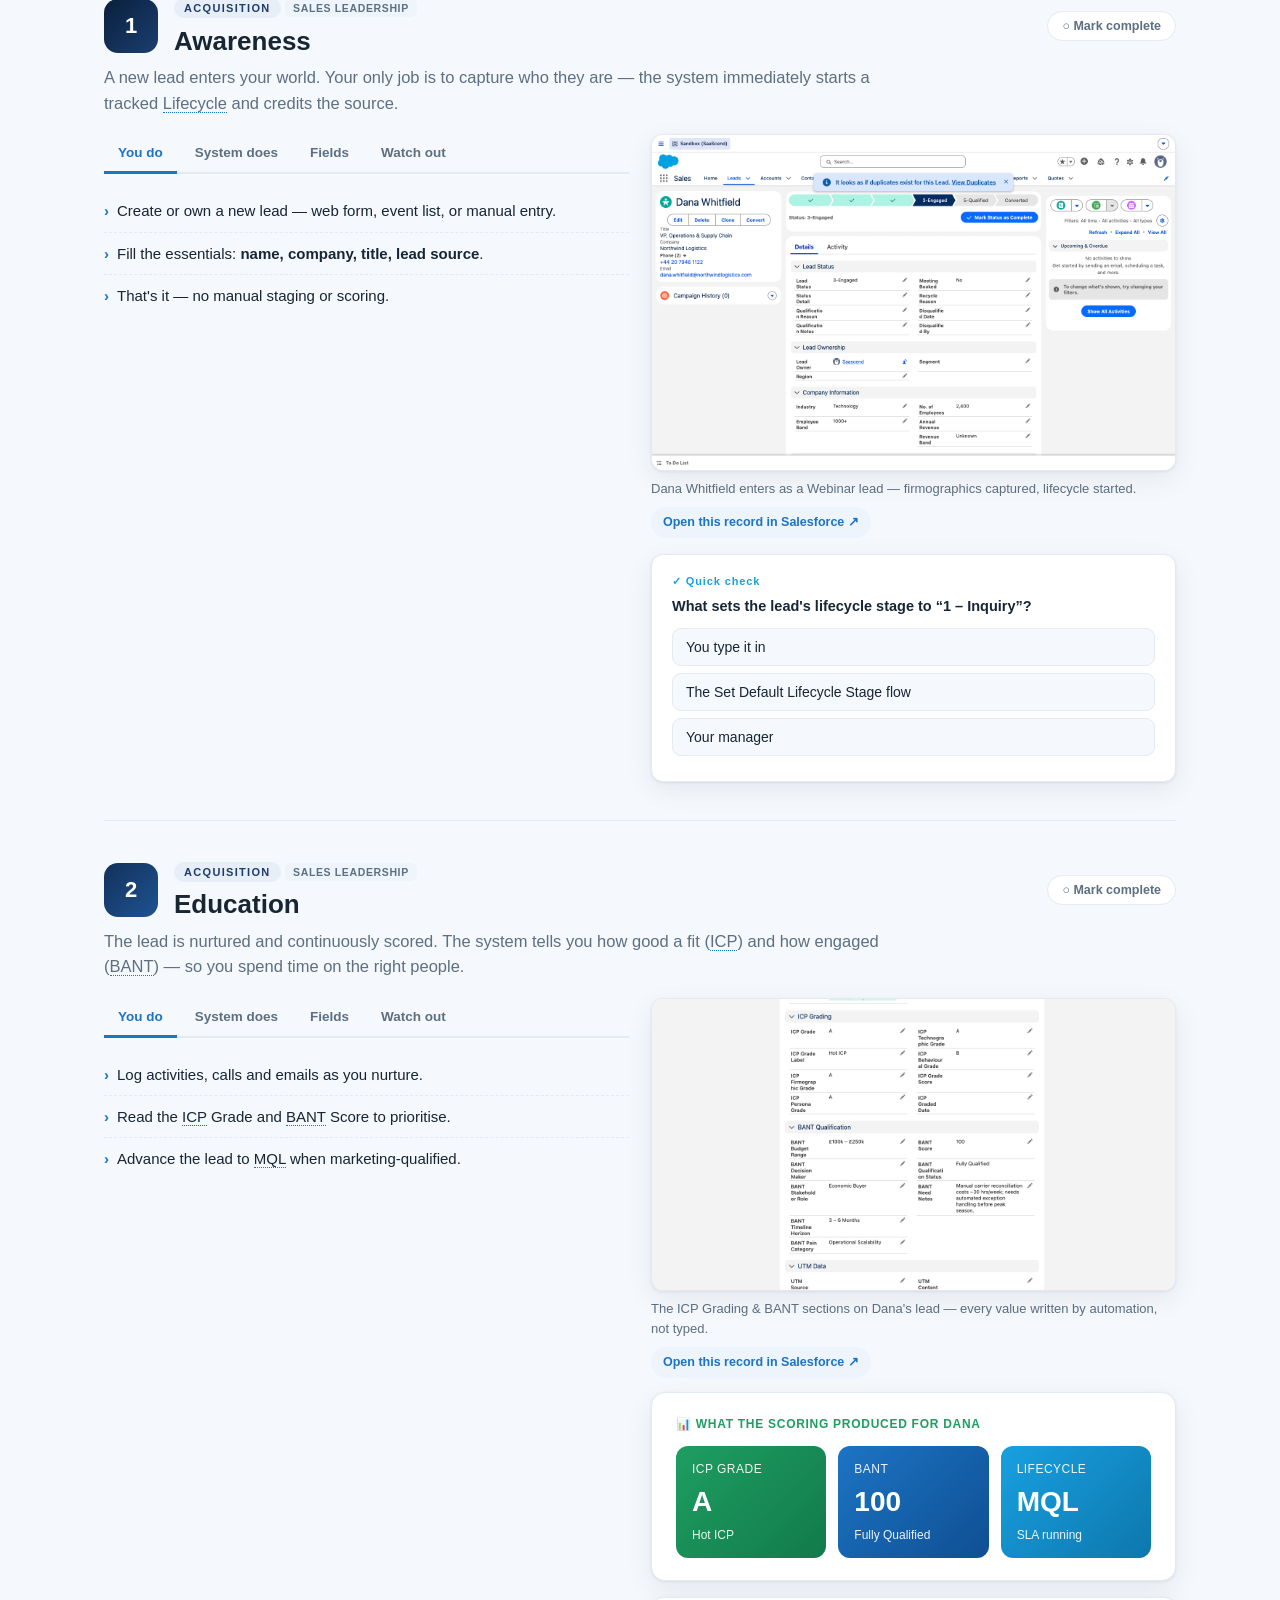
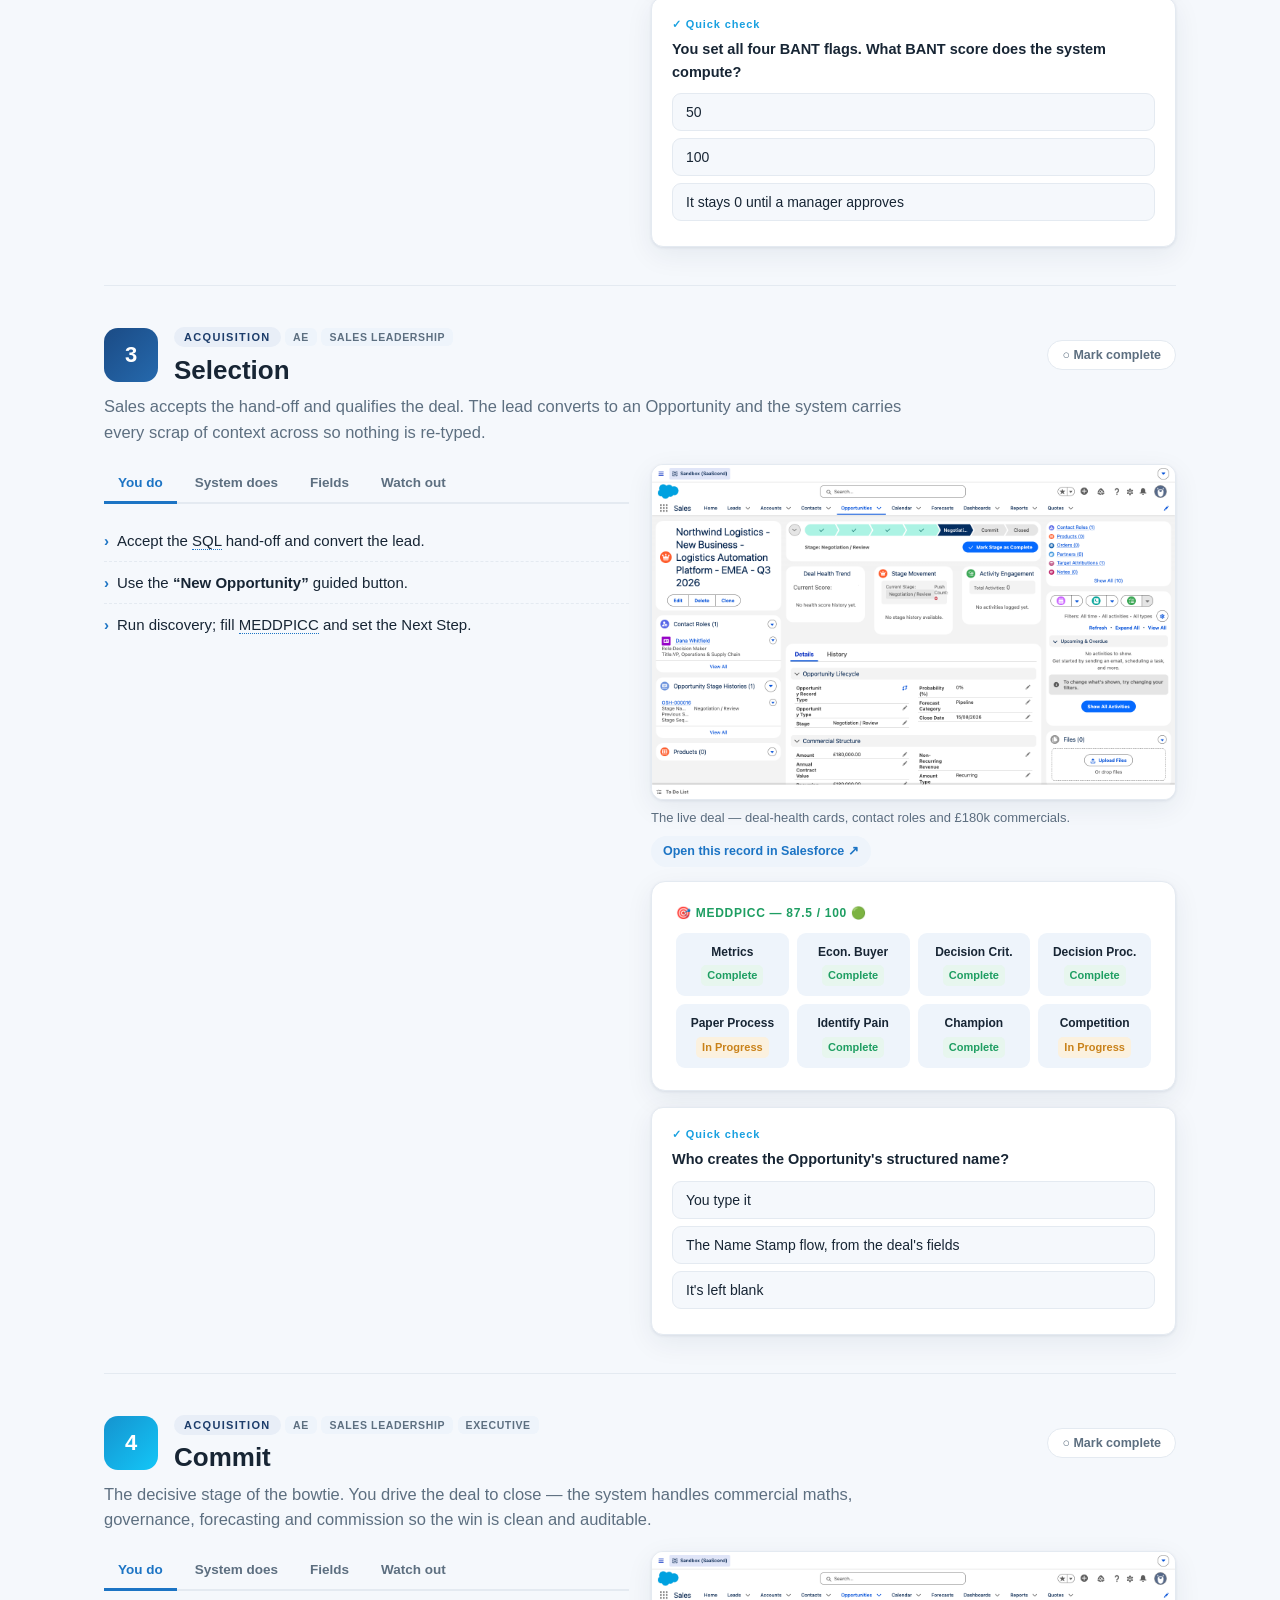
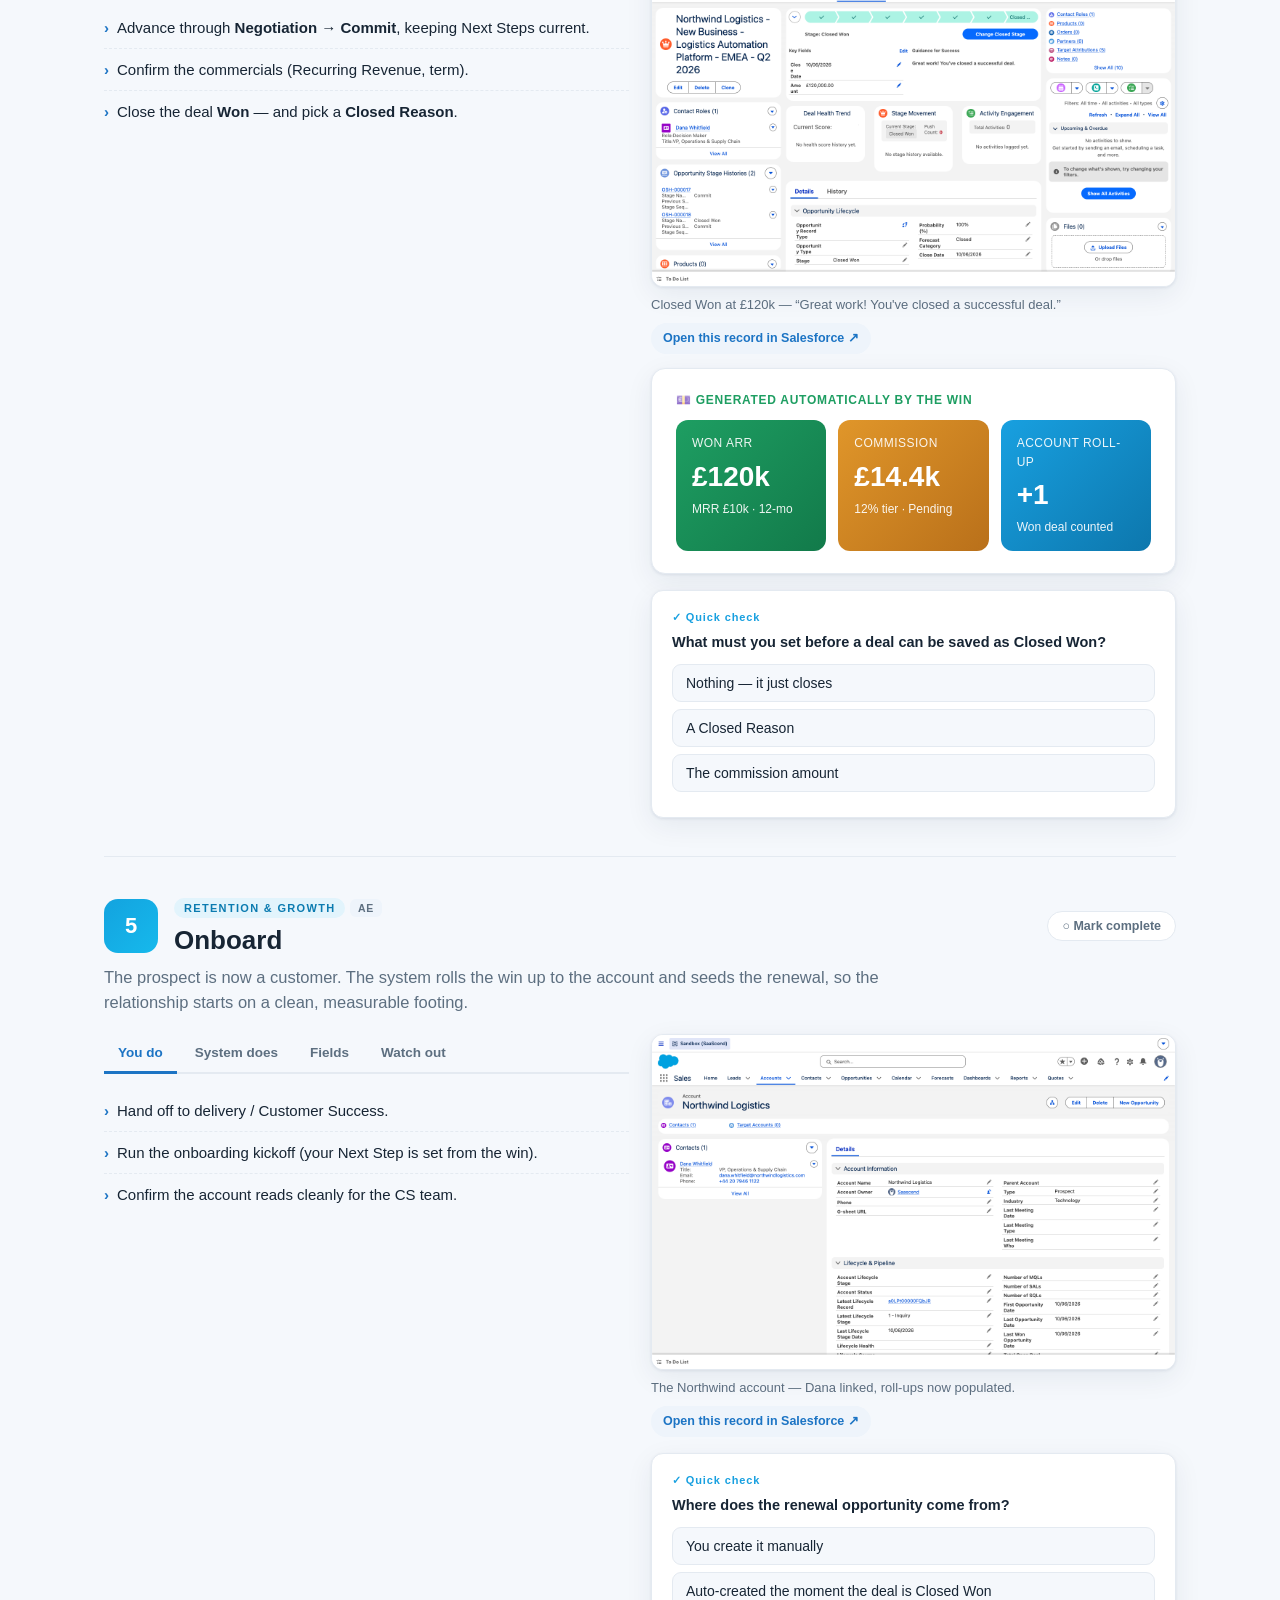
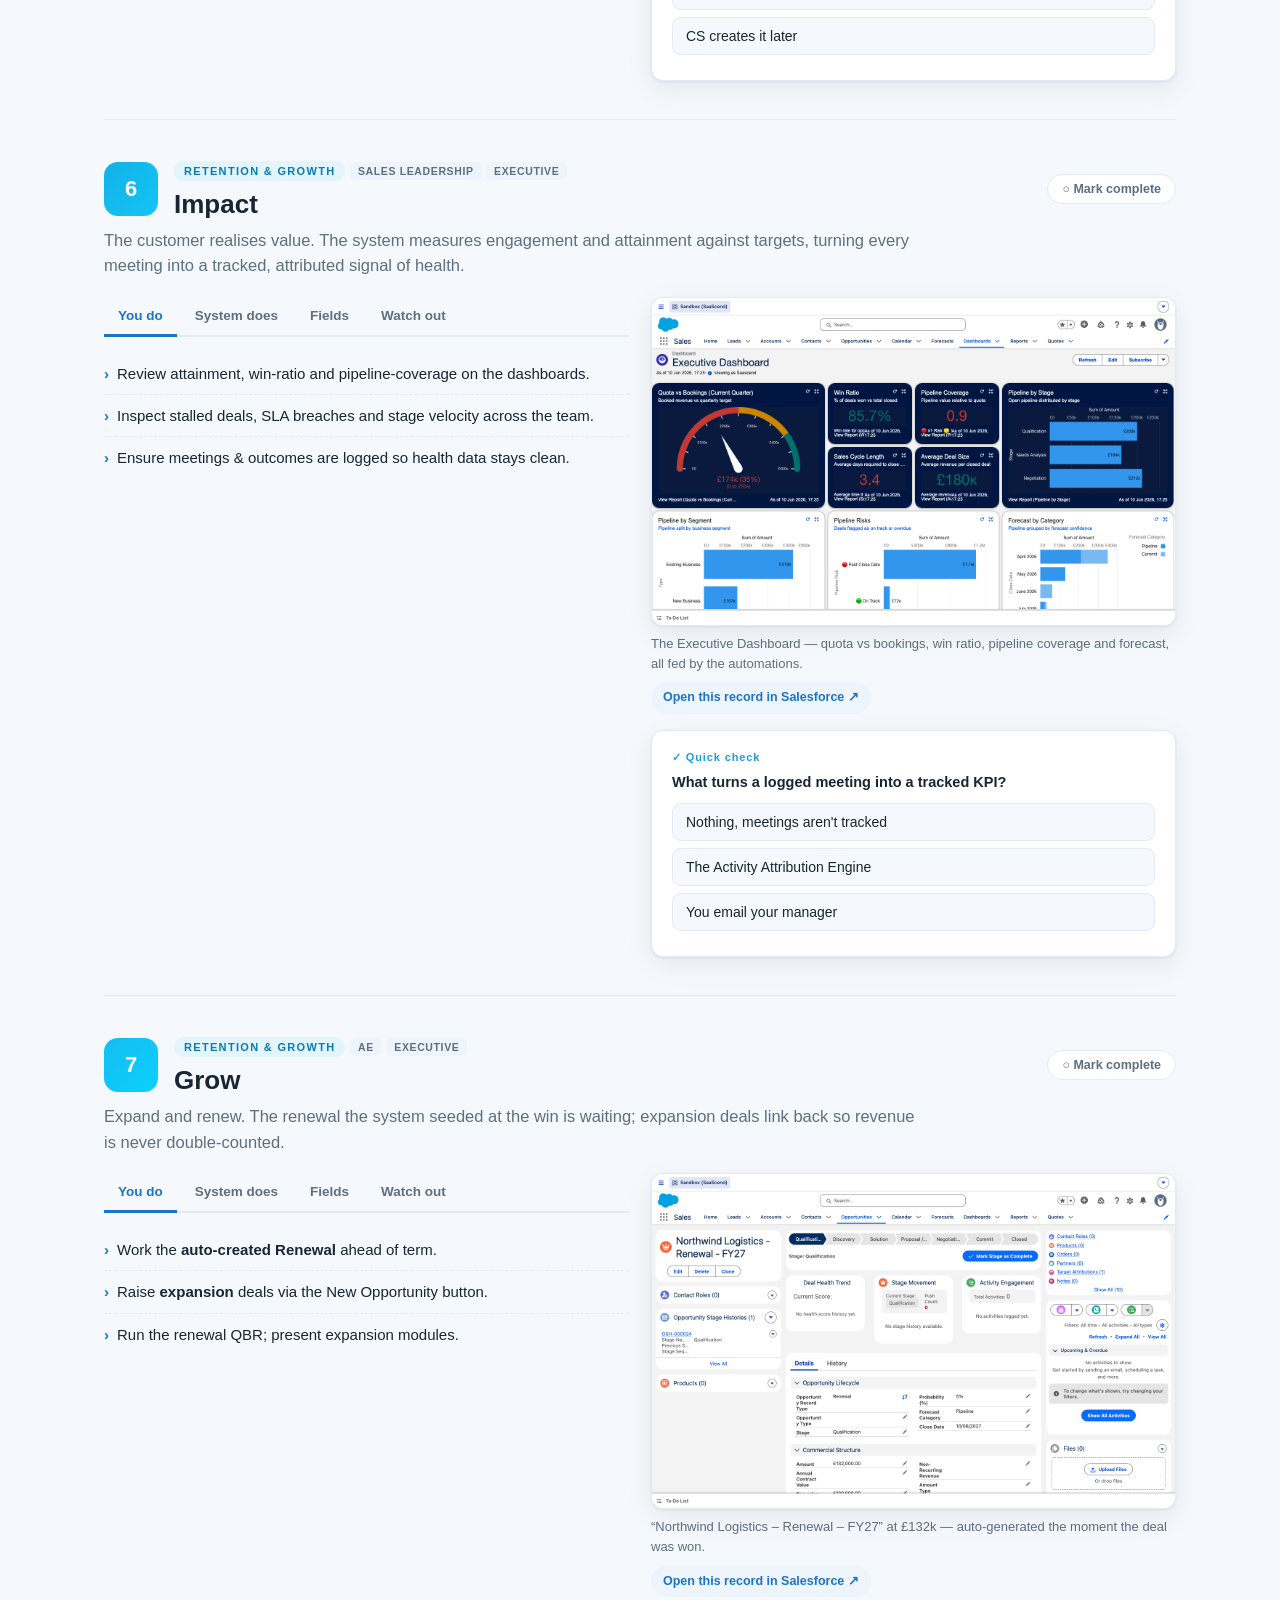
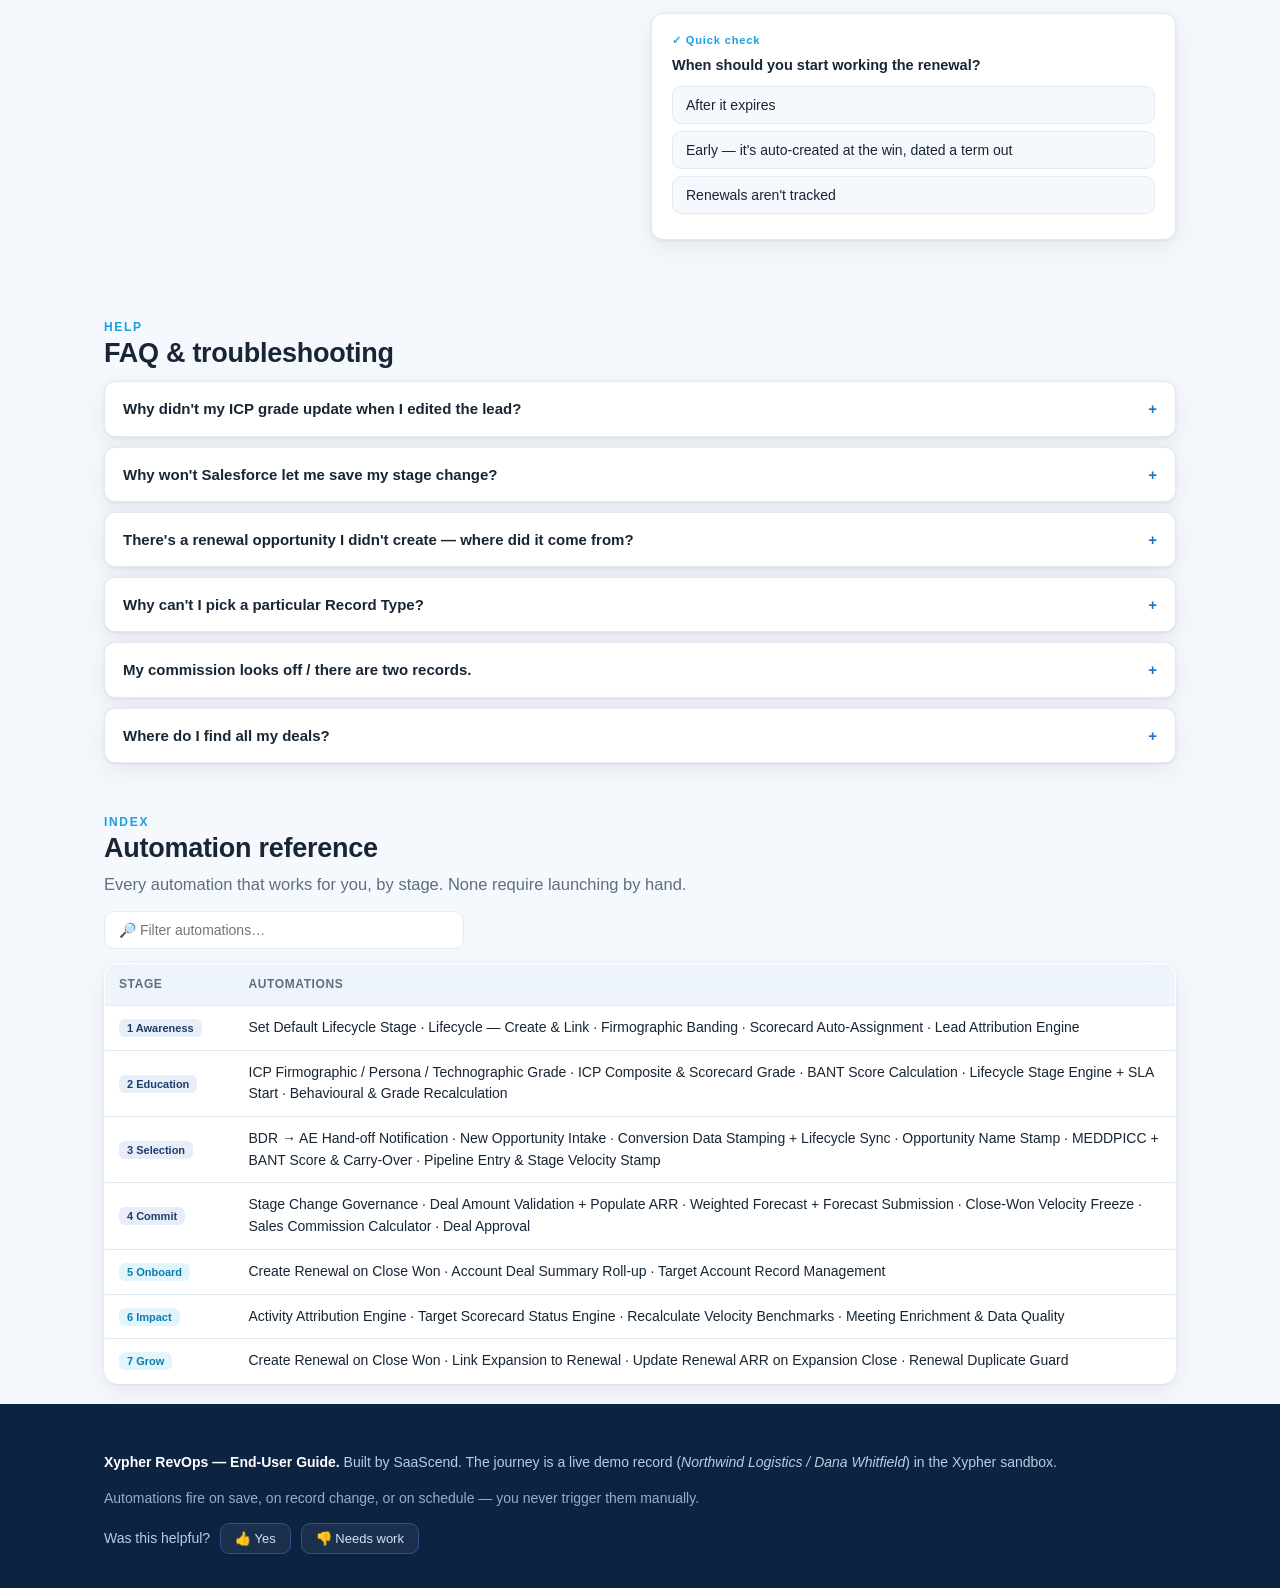
==== commit fd2e85a5: "Brand with official Xypher logo (nav + hero, light/dark) and favicon" ====
--- a/index.html
+++ b/index.html
@@ -4,6 +4,8 @@
 <meta charset="UTF-8" />
 <meta name="viewport" content="width=device-width, initial-scale=1.0" />
 <title>Xypher RevOps — End-User Guide</title>
+<link rel="icon" type="image/png" href="assets/xypher-favicon.png">
+<link rel="apple-touch-icon" href="assets/xypher-favicon.png">
 <style>
   :root{
     --navy:#0a1f3c; --navy2:#16386b; --pivot:#18a0e0; --ret1:#1aa3df; --ret2:#13c0f5;
@@ -32,8 +34,13 @@
   /* top nav */
   nav.top{position:sticky;top:0;z-index:60;background:var(--card);border-bottom:1px solid var(--line);box-shadow:0 1px 6px rgba(16,42,76,.05)}
   nav.top .wrap{display:flex;align-items:center;gap:14px;height:56px}
-  nav.top .brand{font-weight:800;font-size:15px;color:var(--ink);white-space:nowrap}
-  nav.top .brand span{color:var(--pivot)}
+  nav.top .brand{display:flex;align-items:center;gap:10px;white-space:nowrap;text-decoration:none}
+  nav.top .brand img{height:23px;width:auto;display:block}
+  nav.top .brand .logo-w{display:none}
+  [data-theme="dark"] nav.top .brand .logo-c{display:none}
+  [data-theme="dark"] nav.top .brand .logo-w{display:block}
+  nav.top .brand .brandsub{font-weight:800;font-size:14px;color:var(--ink);border-left:1px solid var(--line);padding-left:10px}
+  .hero-logo{height:48px;width:auto;display:block;margin-bottom:20px}
   nav.top .spacer{flex:1}
   nav.top .lens{display:flex;gap:2px;background:var(--chip);border-radius:9px;padding:3px}
   nav.top .lens button{border:0;background:none;font-size:12px;font-weight:700;color:var(--muted);padding:5px 9px;border-radius:7px;cursor:pointer}
@@ -280,7 +287,11 @@
 
 <nav class="top">
   <div class="wrap">
-    <div class="brand">Xypher <span>RevOps</span> Guide</div>
+    <a class="brand" href="#top" aria-label="Xypher RevOps Guide">
+      <img class="logo-c" src="assets/xypher-logo-colour.svg" alt="Xypher">
+      <img class="logo-w" src="assets/xypher-logo-white.svg" alt="Xypher">
+      <span class="brandsub">RevOps Guide</span>
+    </a>
     <div class="links">
       <a href="#start">Start here</a>
       <a href="#firsttask">First task</a>
@@ -306,7 +317,8 @@
 
 <header class="hero">
   <div class="wrap">
-    <div class="eyebrow">Xypher · RevOps Operating System</div>
+    <img src="assets/xypher-logo-white.svg" alt="Xypher" class="hero-logo">
+    <div class="eyebrow">RevOps Operating System</div>
     <h1>The End-User Guide to Your Revenue Engine</h1>
     <p class="lead">New to Salesforce? Start here. Learn the screen, the jargon, and exactly what the
       system does for you — mapped to the journey a customer travels, from first touch to renewal.
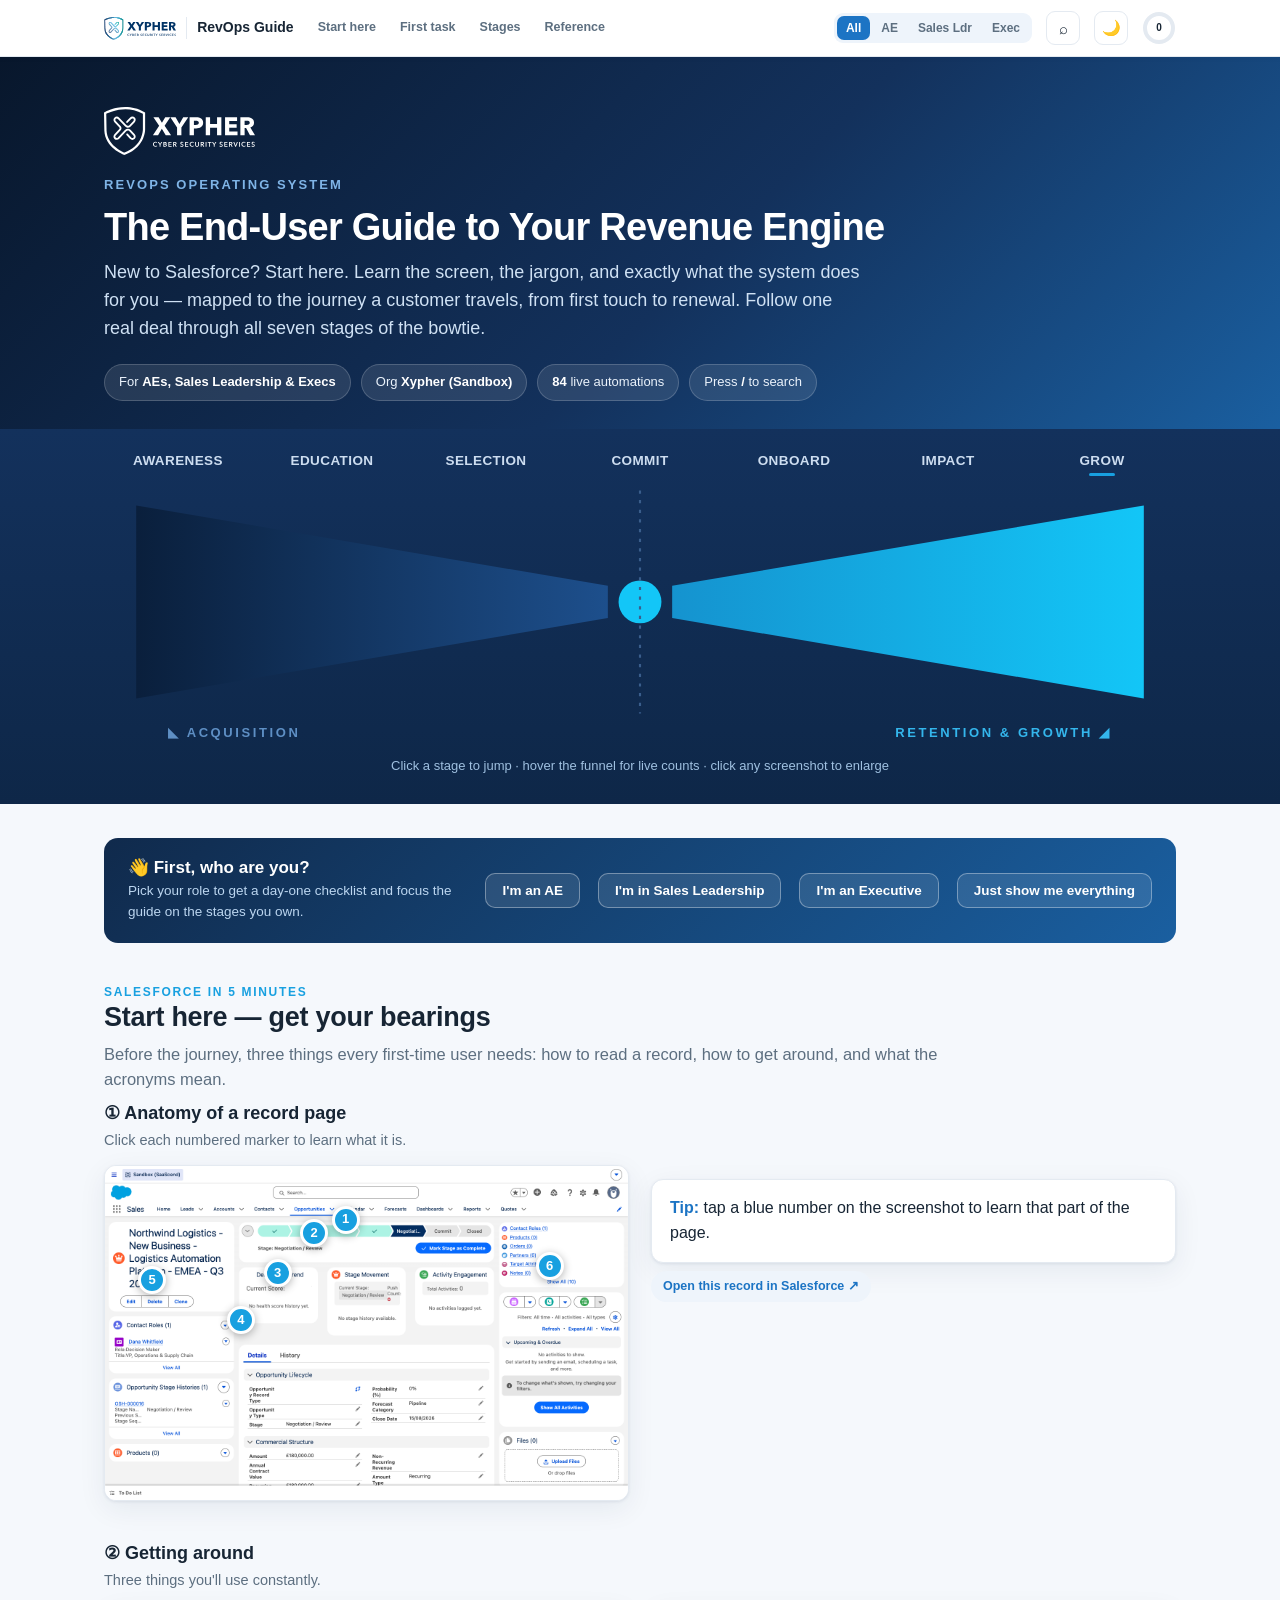
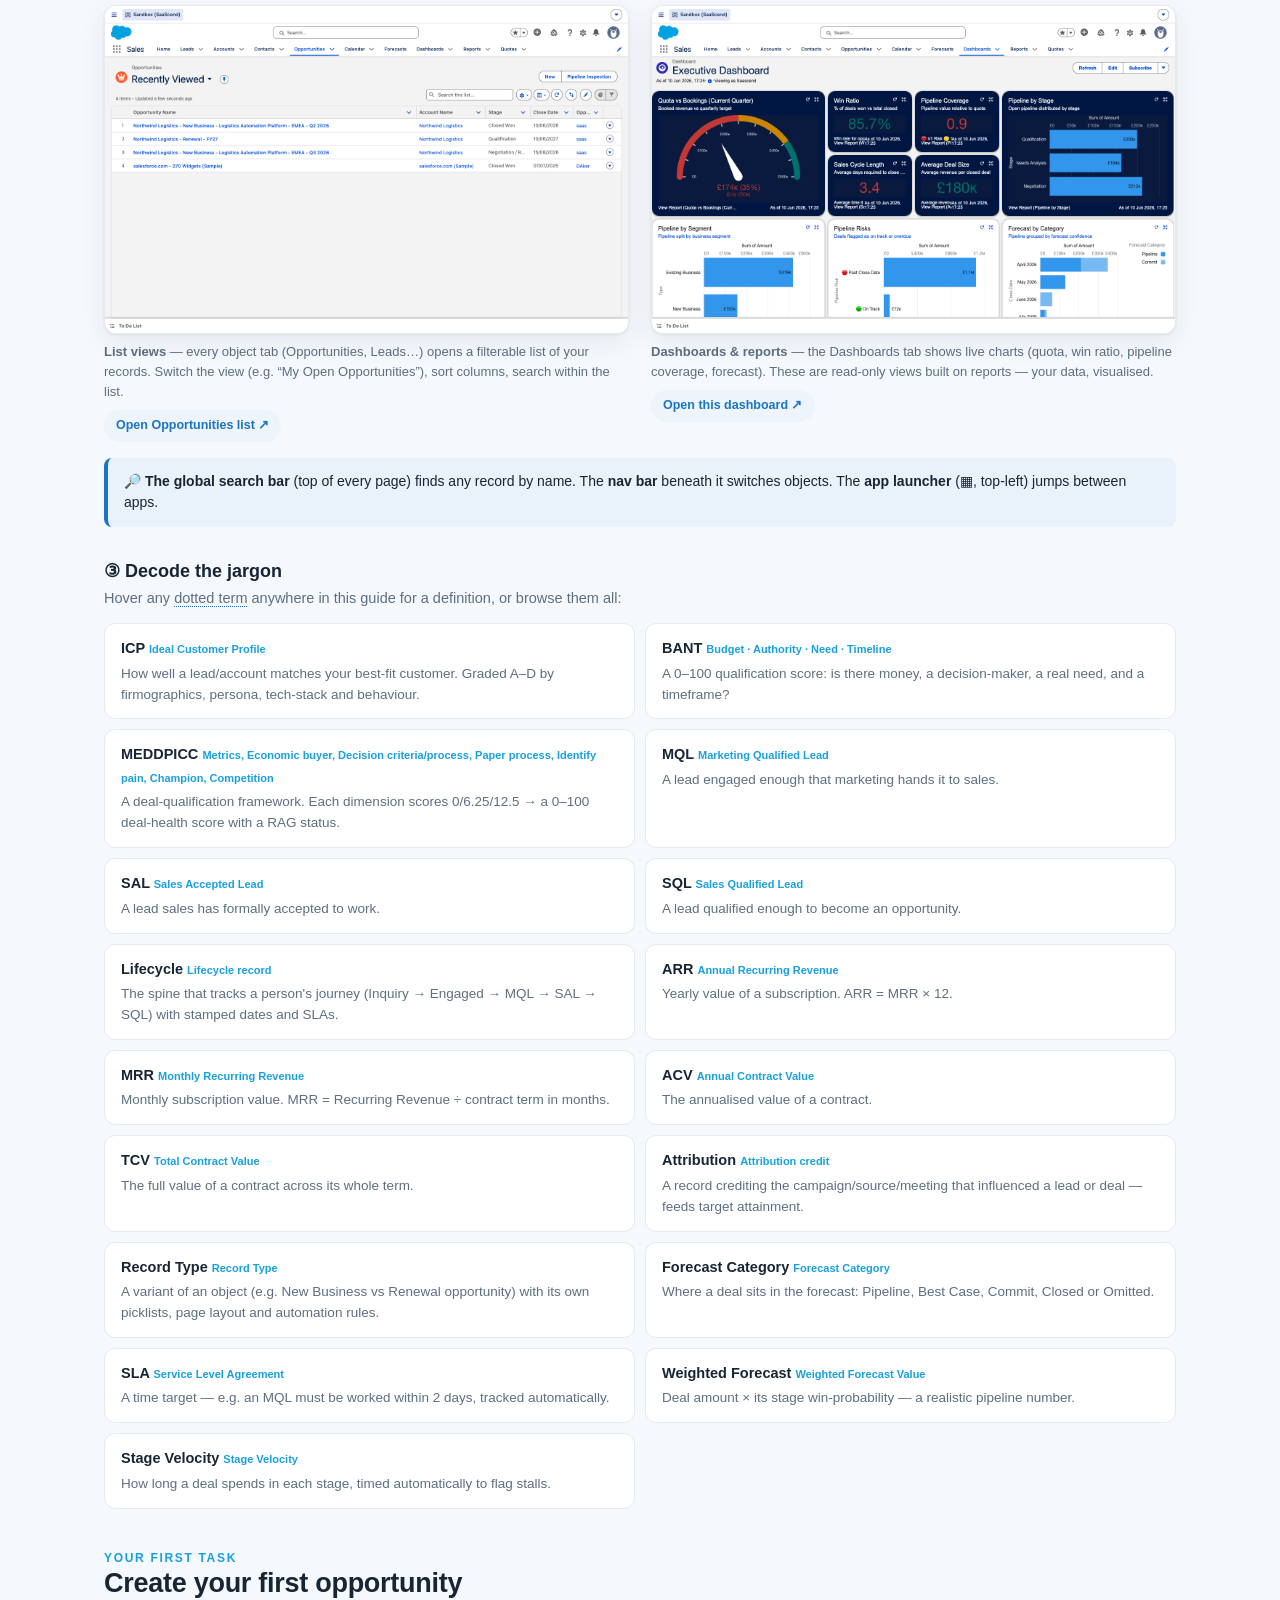
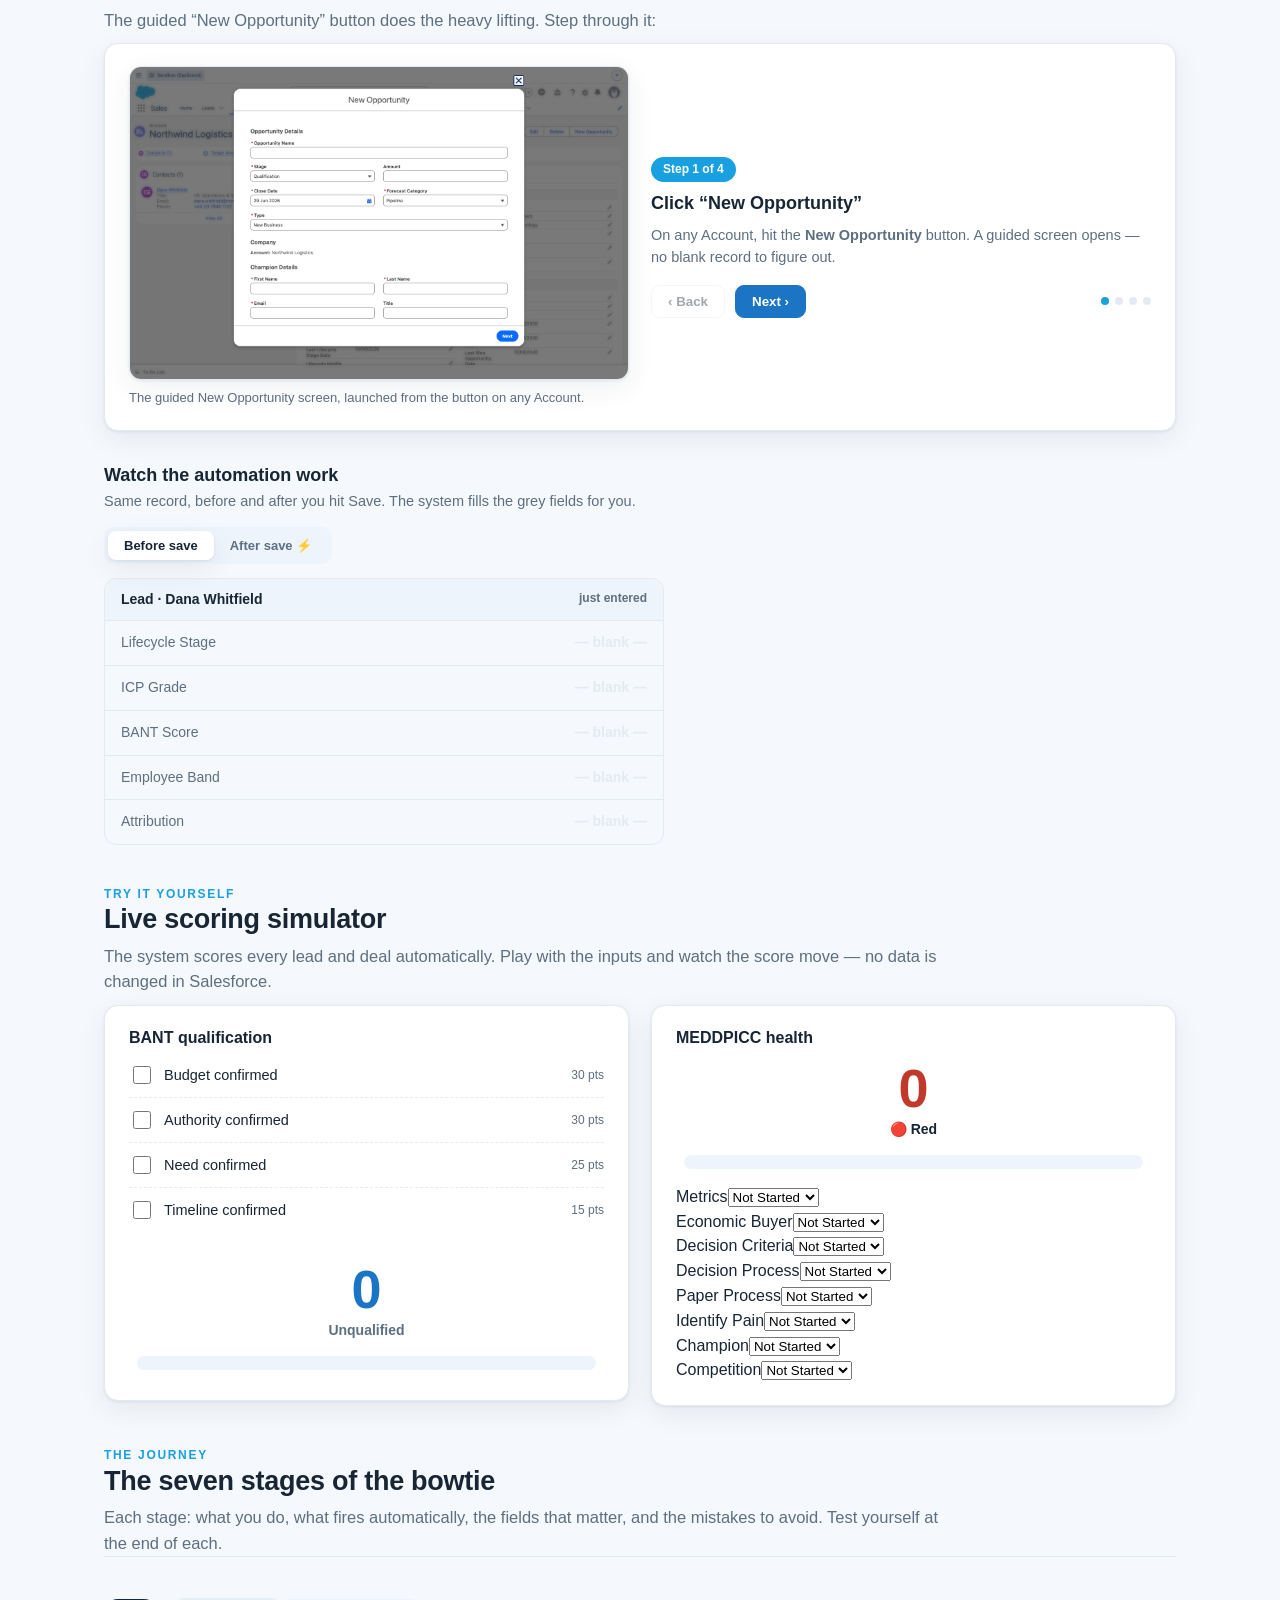
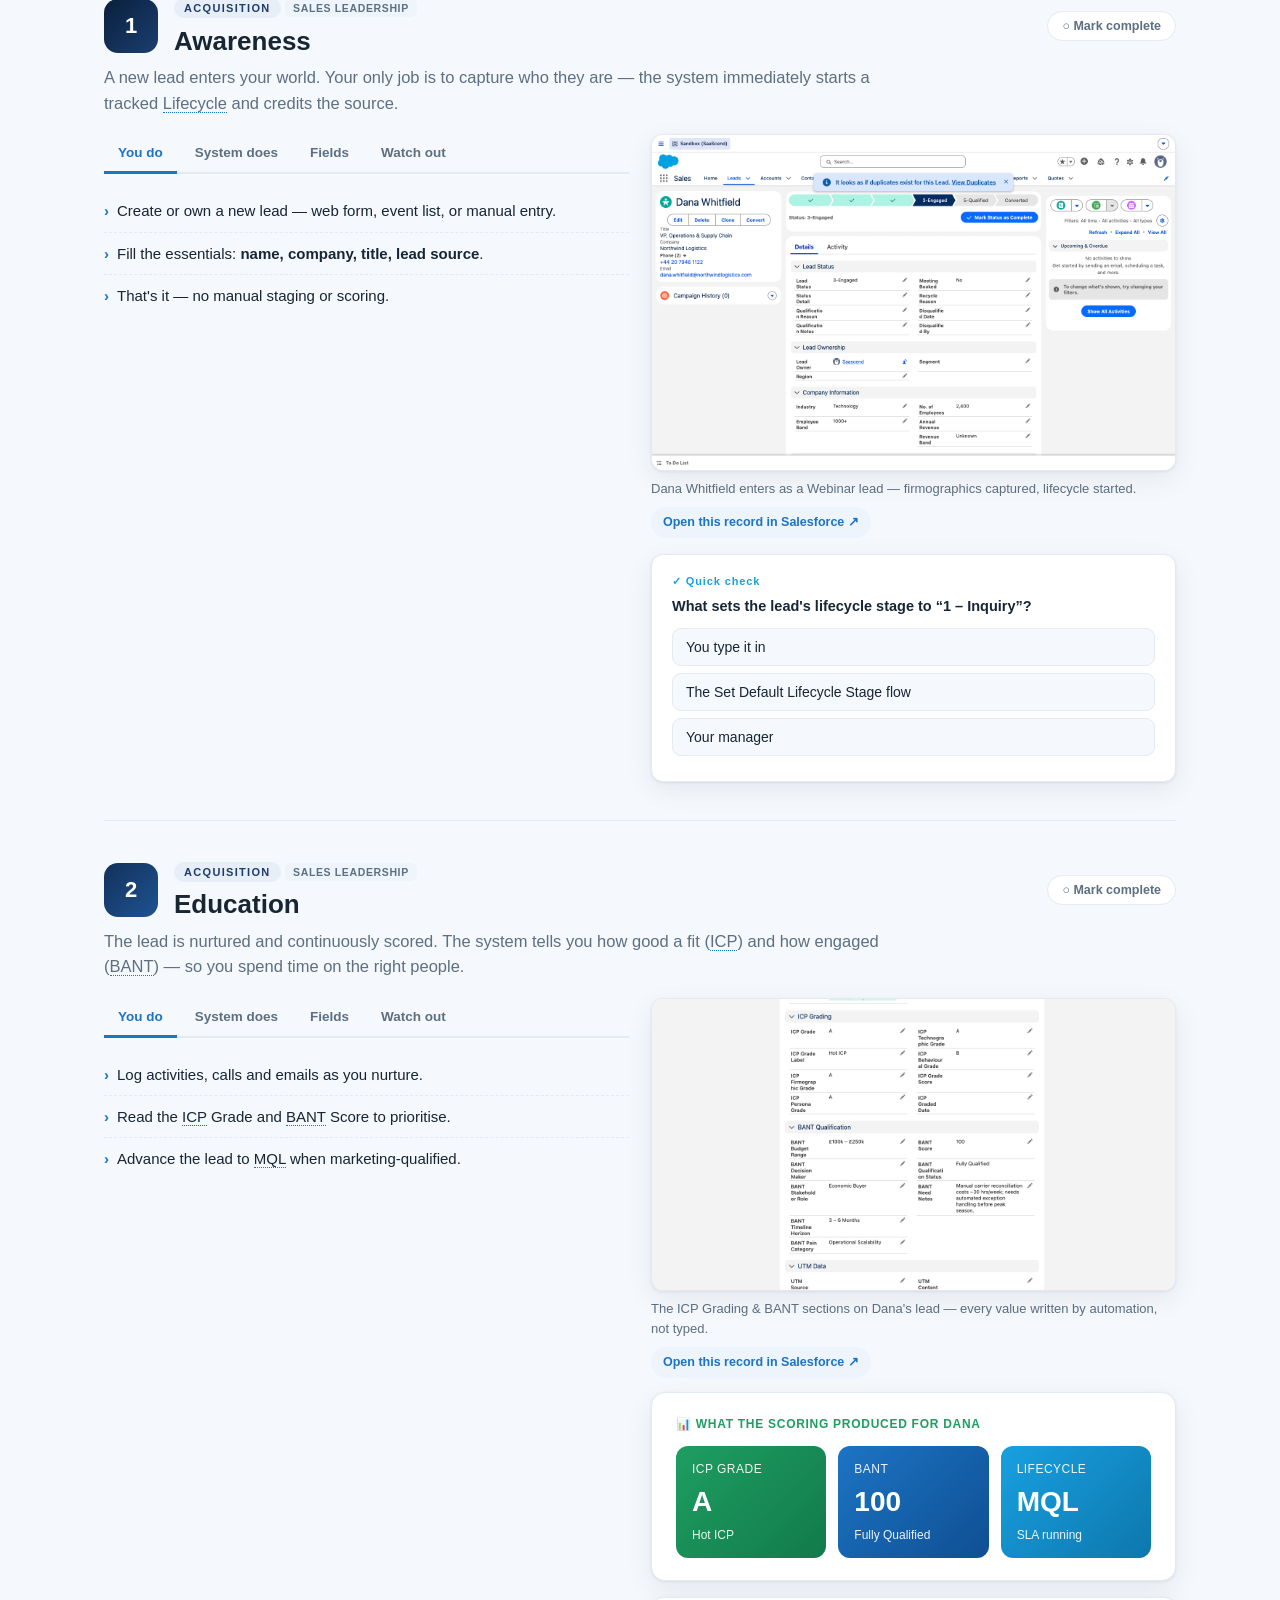
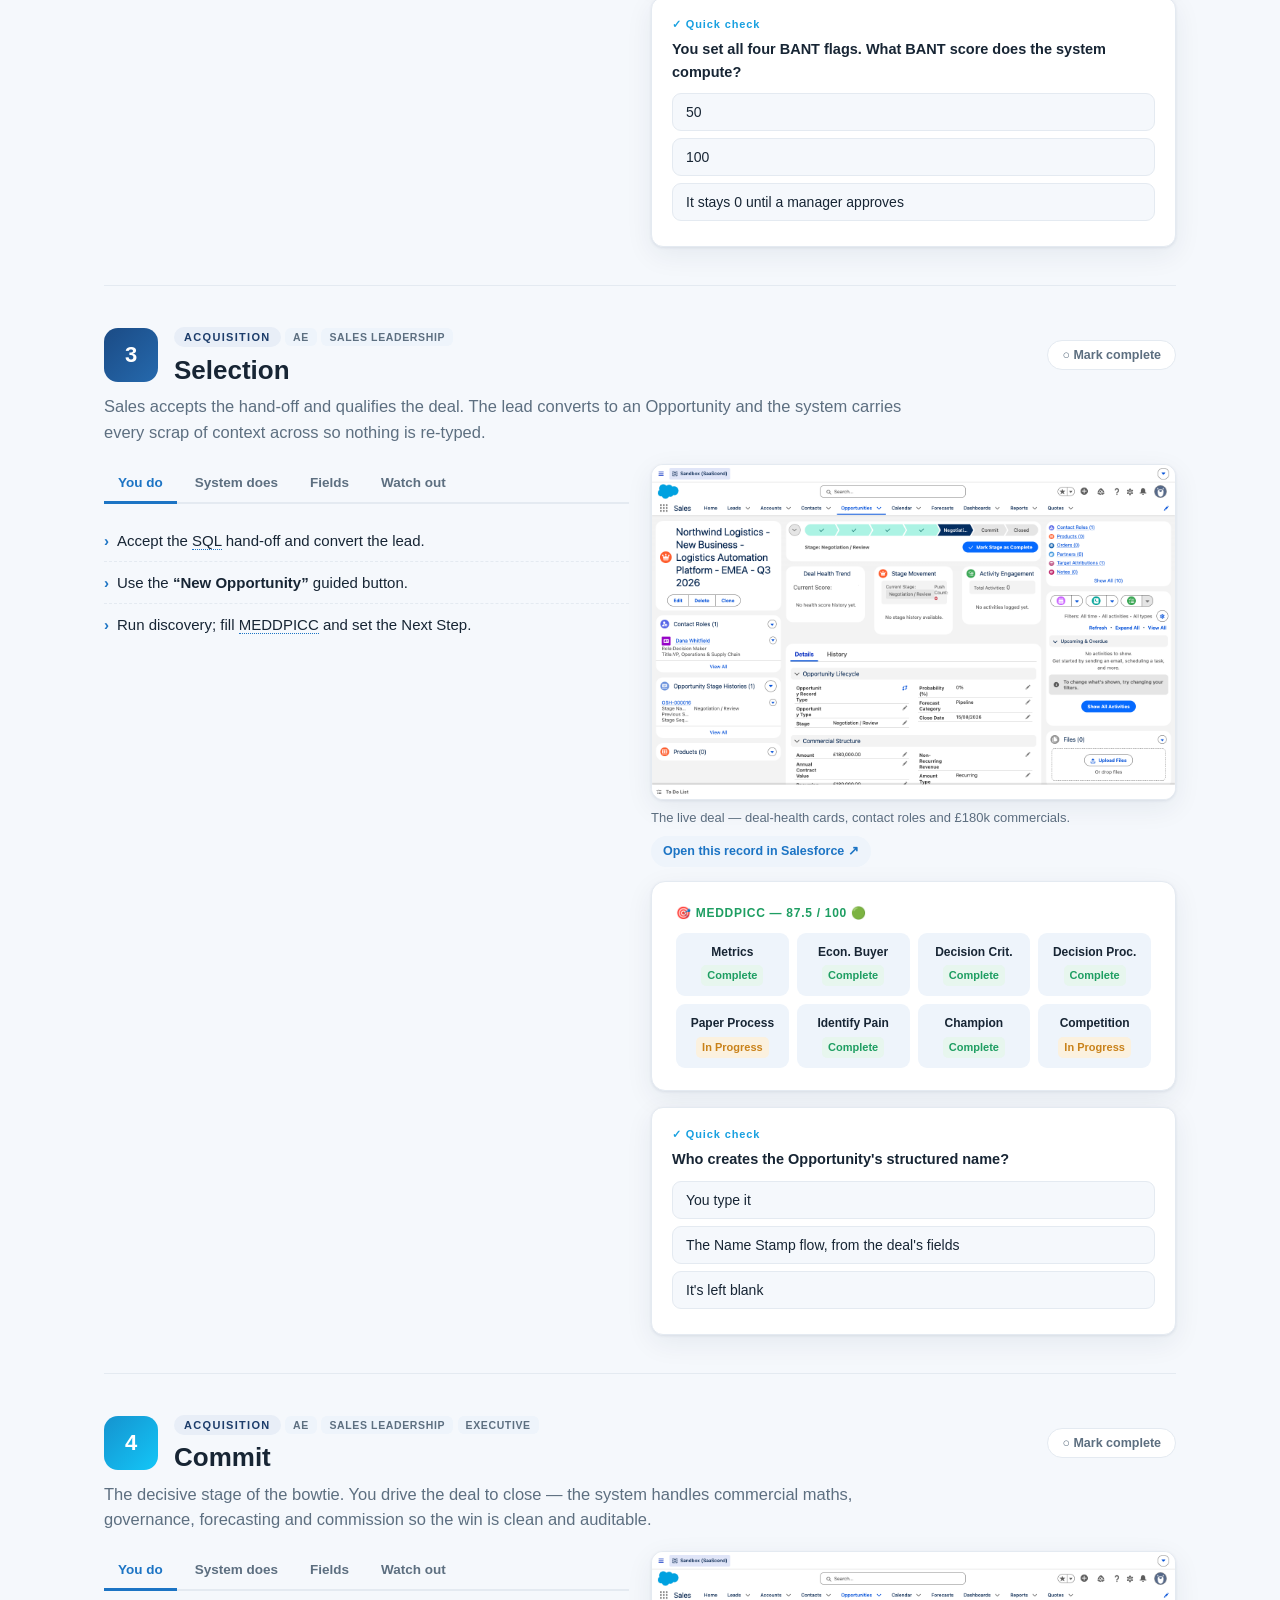
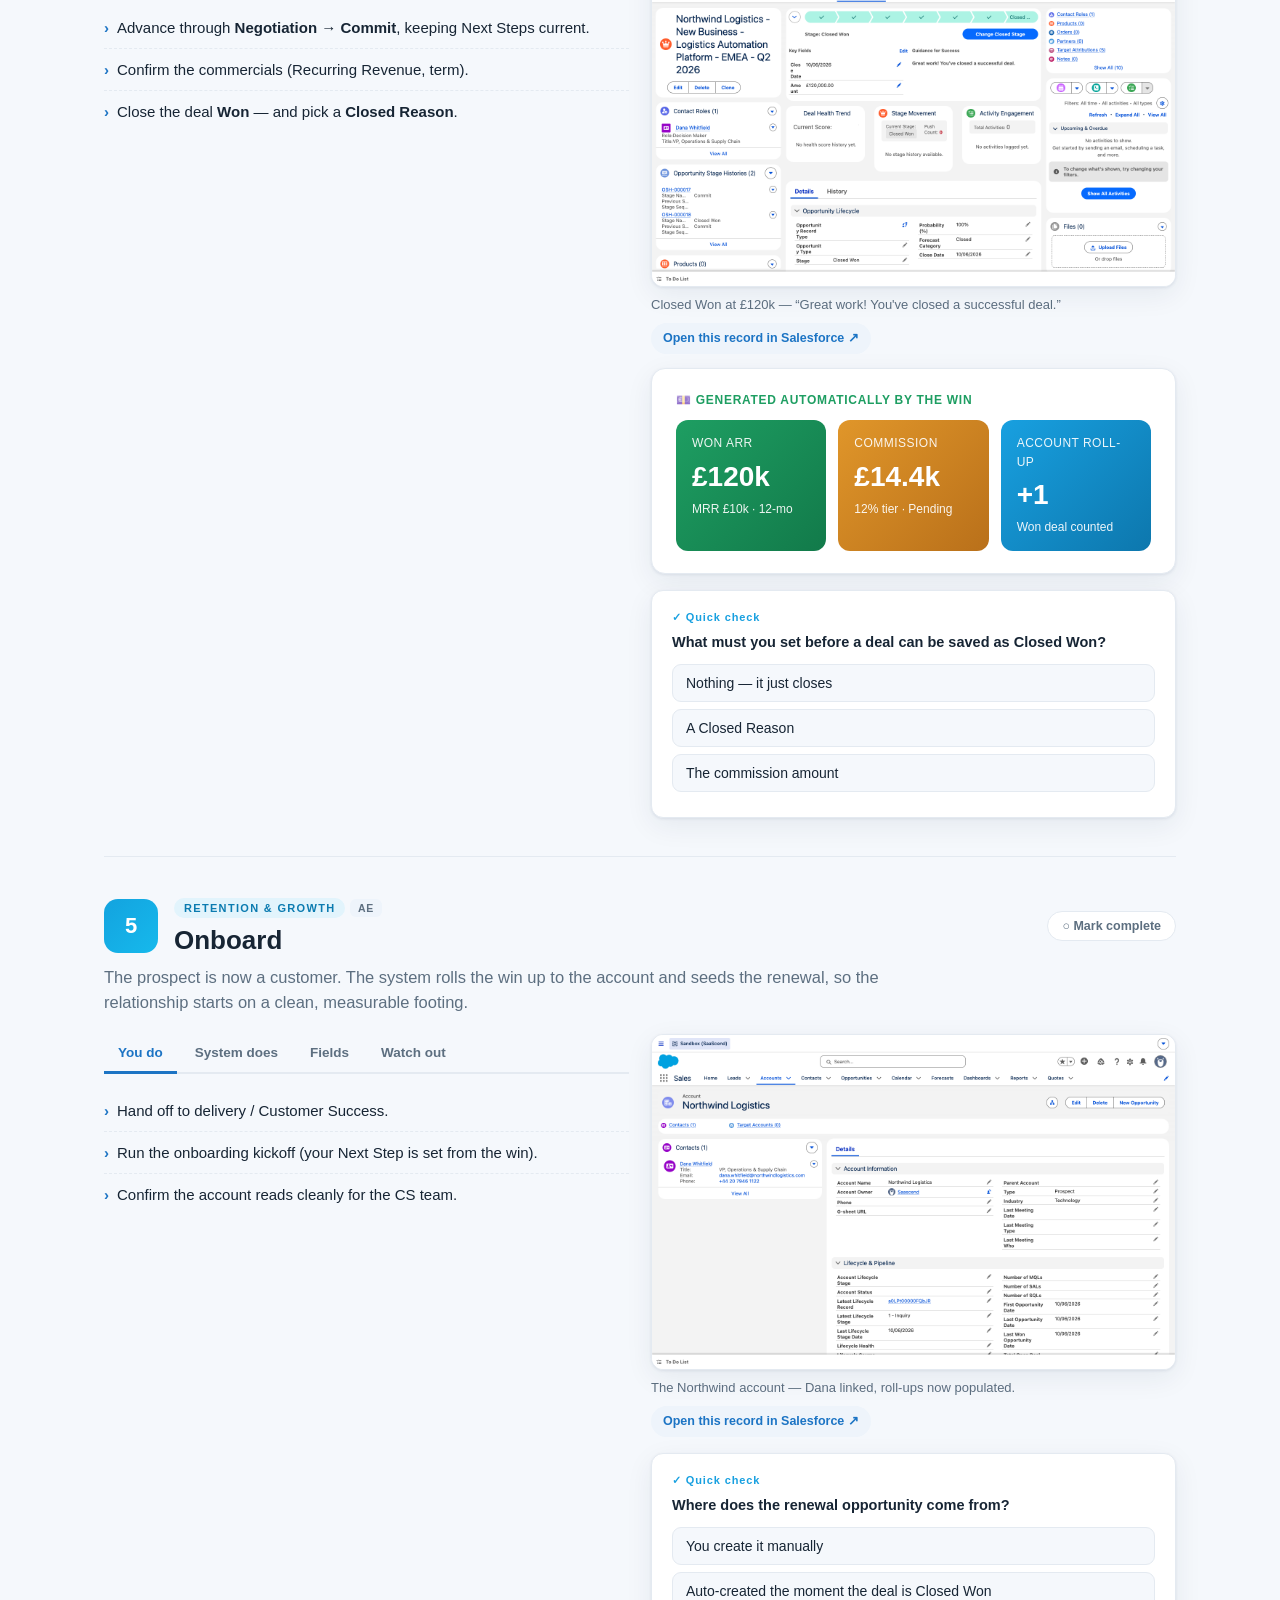
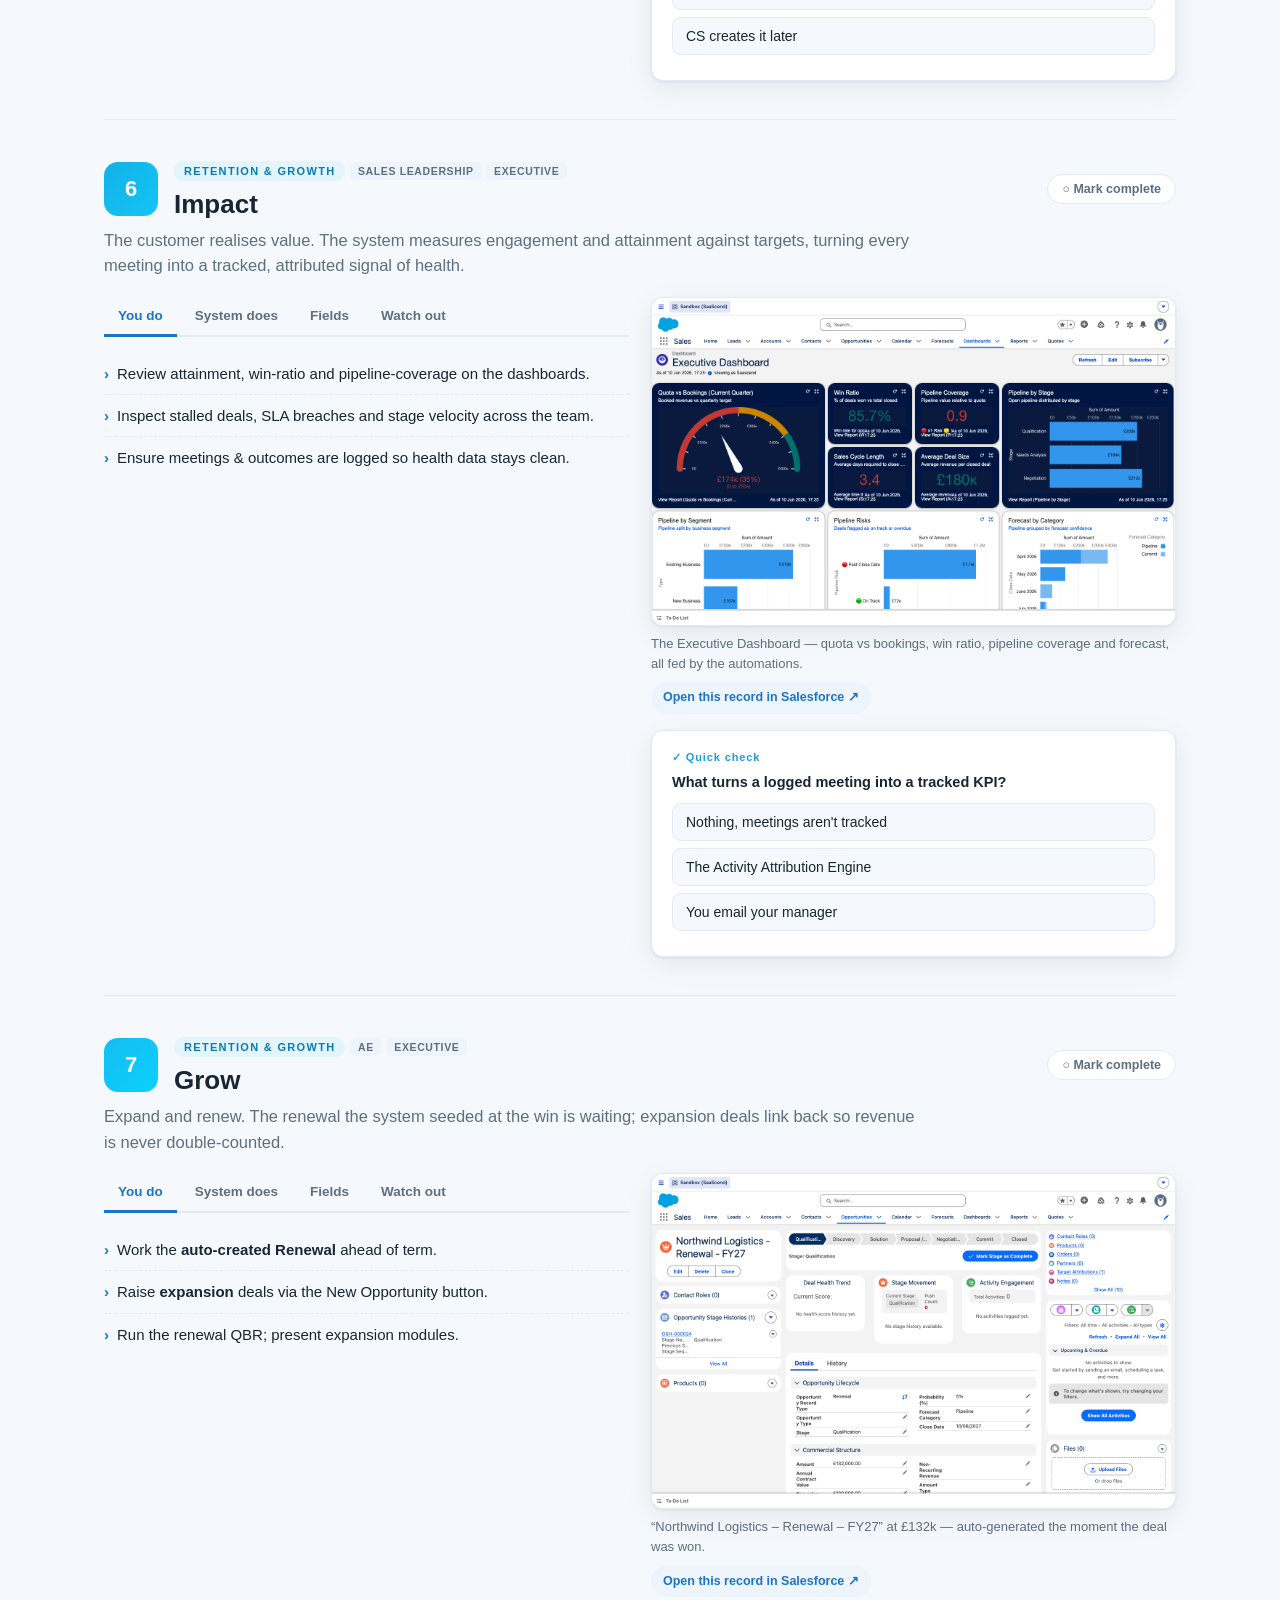
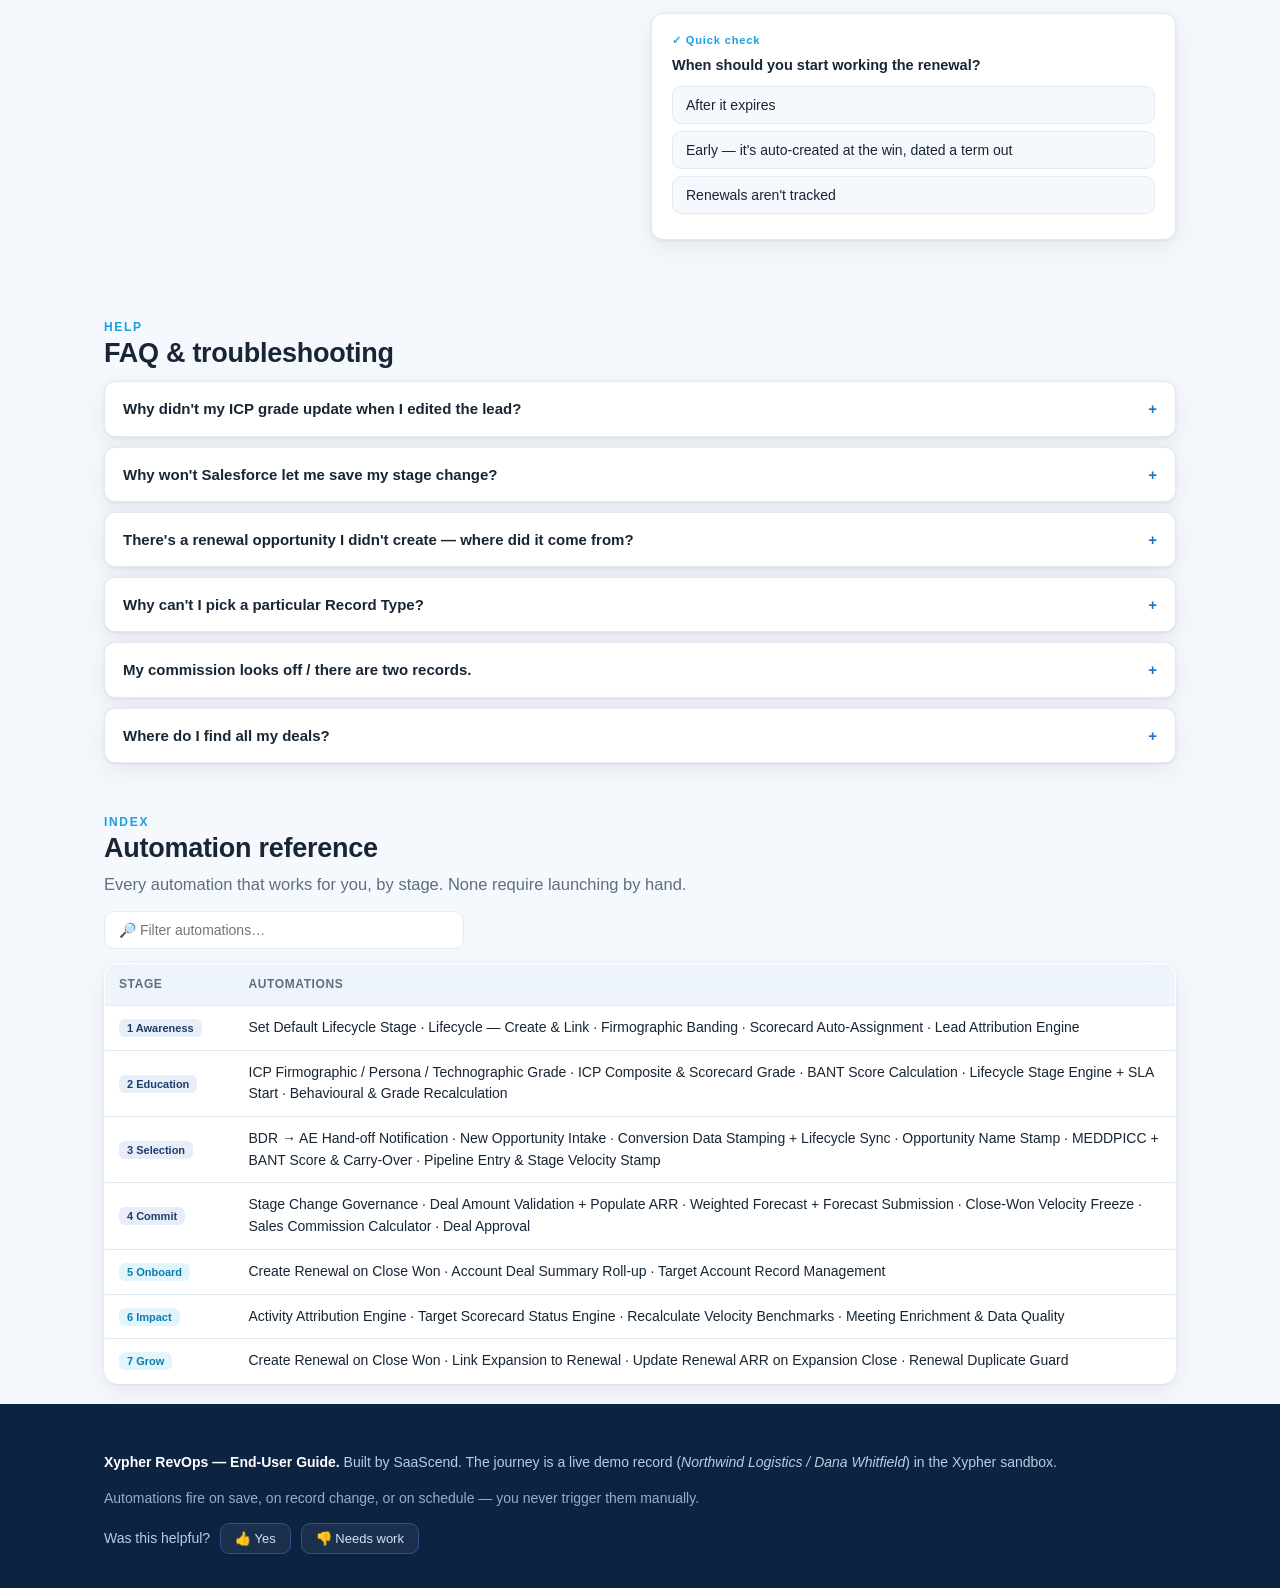
==== commit b0ae7780: "Use Executive Dashboard in Getting Around section too" ====
--- a/index.html
+++ b/index.html
@@ -401,9 +401,9 @@
         <a class="openorg" target="_blank" href="https://xypher--saascend.sandbox.lightning.force.com/lightning/o/Opportunity/list">Open Opportunities list ↗</a>
       </figure>
       <figure>
-        <div class="shot" data-zoom="assets/nav-dashboard.png"><img src="assets/nav-dashboard.png" alt="Dashboard"></div>
-        <figcaption><b>Dashboards &amp; reports</b> — the Dashboards tab shows live charts (pipeline, closed-won, top accounts). These are read-only views built on reports — your data, visualised.</figcaption>
-        <a class="openorg" target="_blank" href="https://xypher--saascend.sandbox.lightning.force.com/lightning/r/Dashboard/01ZPt00000Bj8jAMAR/view">Open this dashboard ↗</a>
+        <div class="shot" data-zoom="assets/exec-dashboard.png"><img src="assets/exec-dashboard.png" alt="Executive Dashboard"></div>
+        <figcaption><b>Dashboards &amp; reports</b> — the Dashboards tab shows live charts (quota, win ratio, pipeline coverage, forecast). These are read-only views built on reports — your data, visualised.</figcaption>
+        <a class="openorg" target="_blank" href="https://xypher--saascend.sandbox.lightning.force.com/lightning/r/Dashboard/01ZPt00000Bj8j4MAB/view">Open this dashboard ↗</a>
       </figure>
     </div>
     <div class="callout tip" style="margin-top:16px">🔎 <b>The global search bar</b> (top of every page) finds any record by name. The <b>nav bar</b> beneath it switches objects. The <b>app launcher</b> (▦, top-left) jumps between apps.</div>
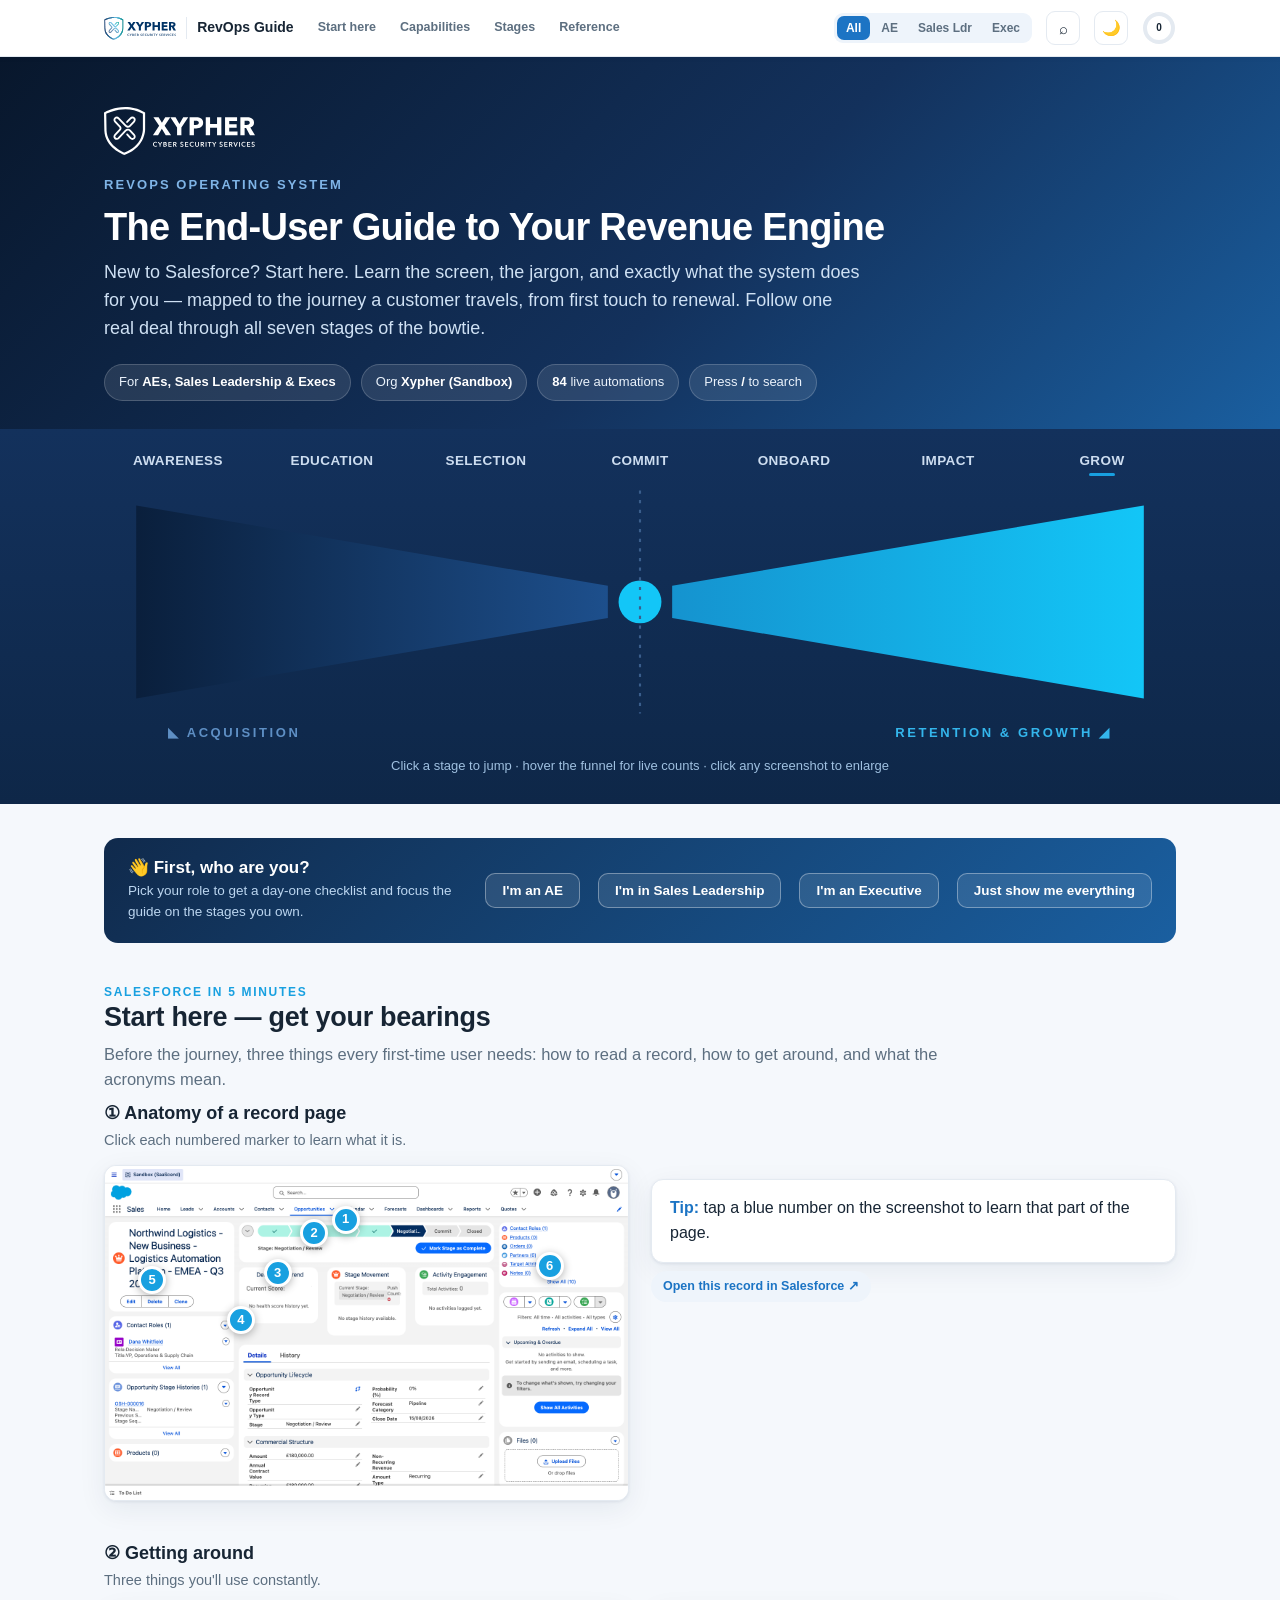
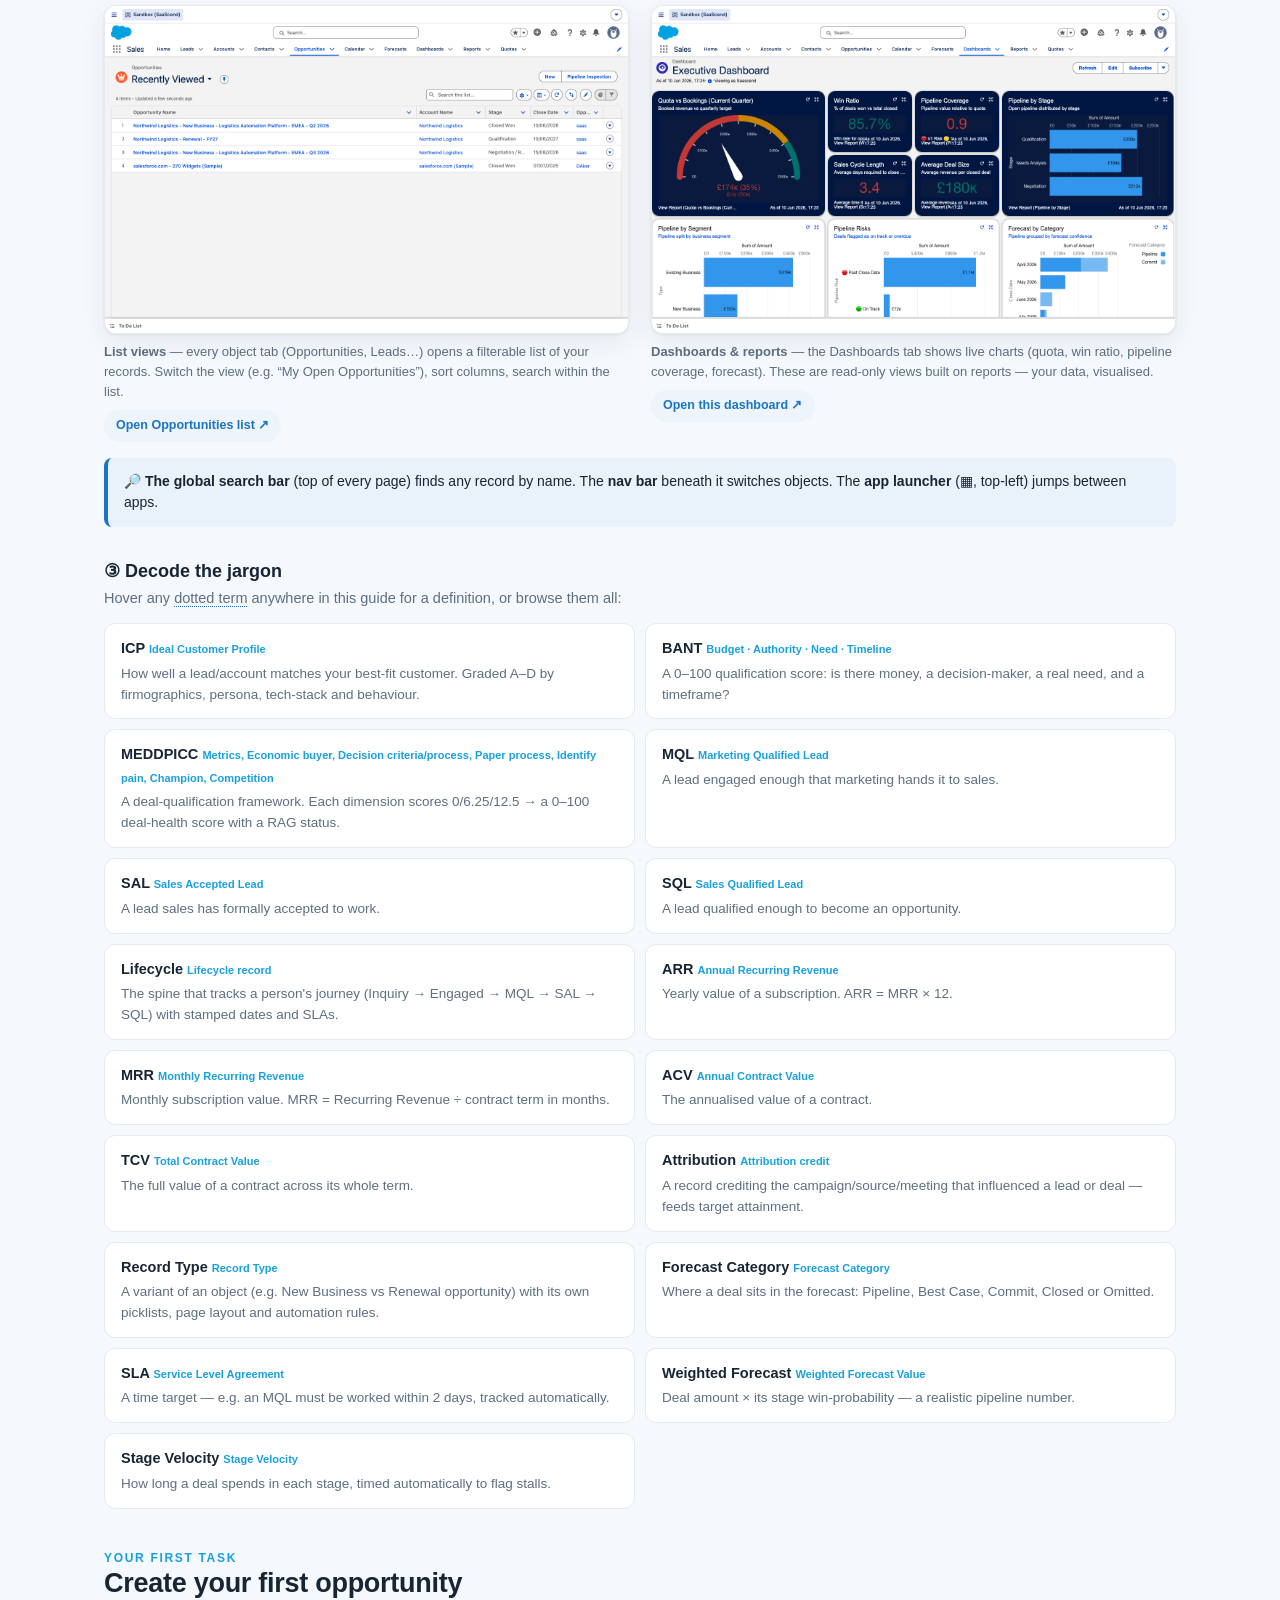
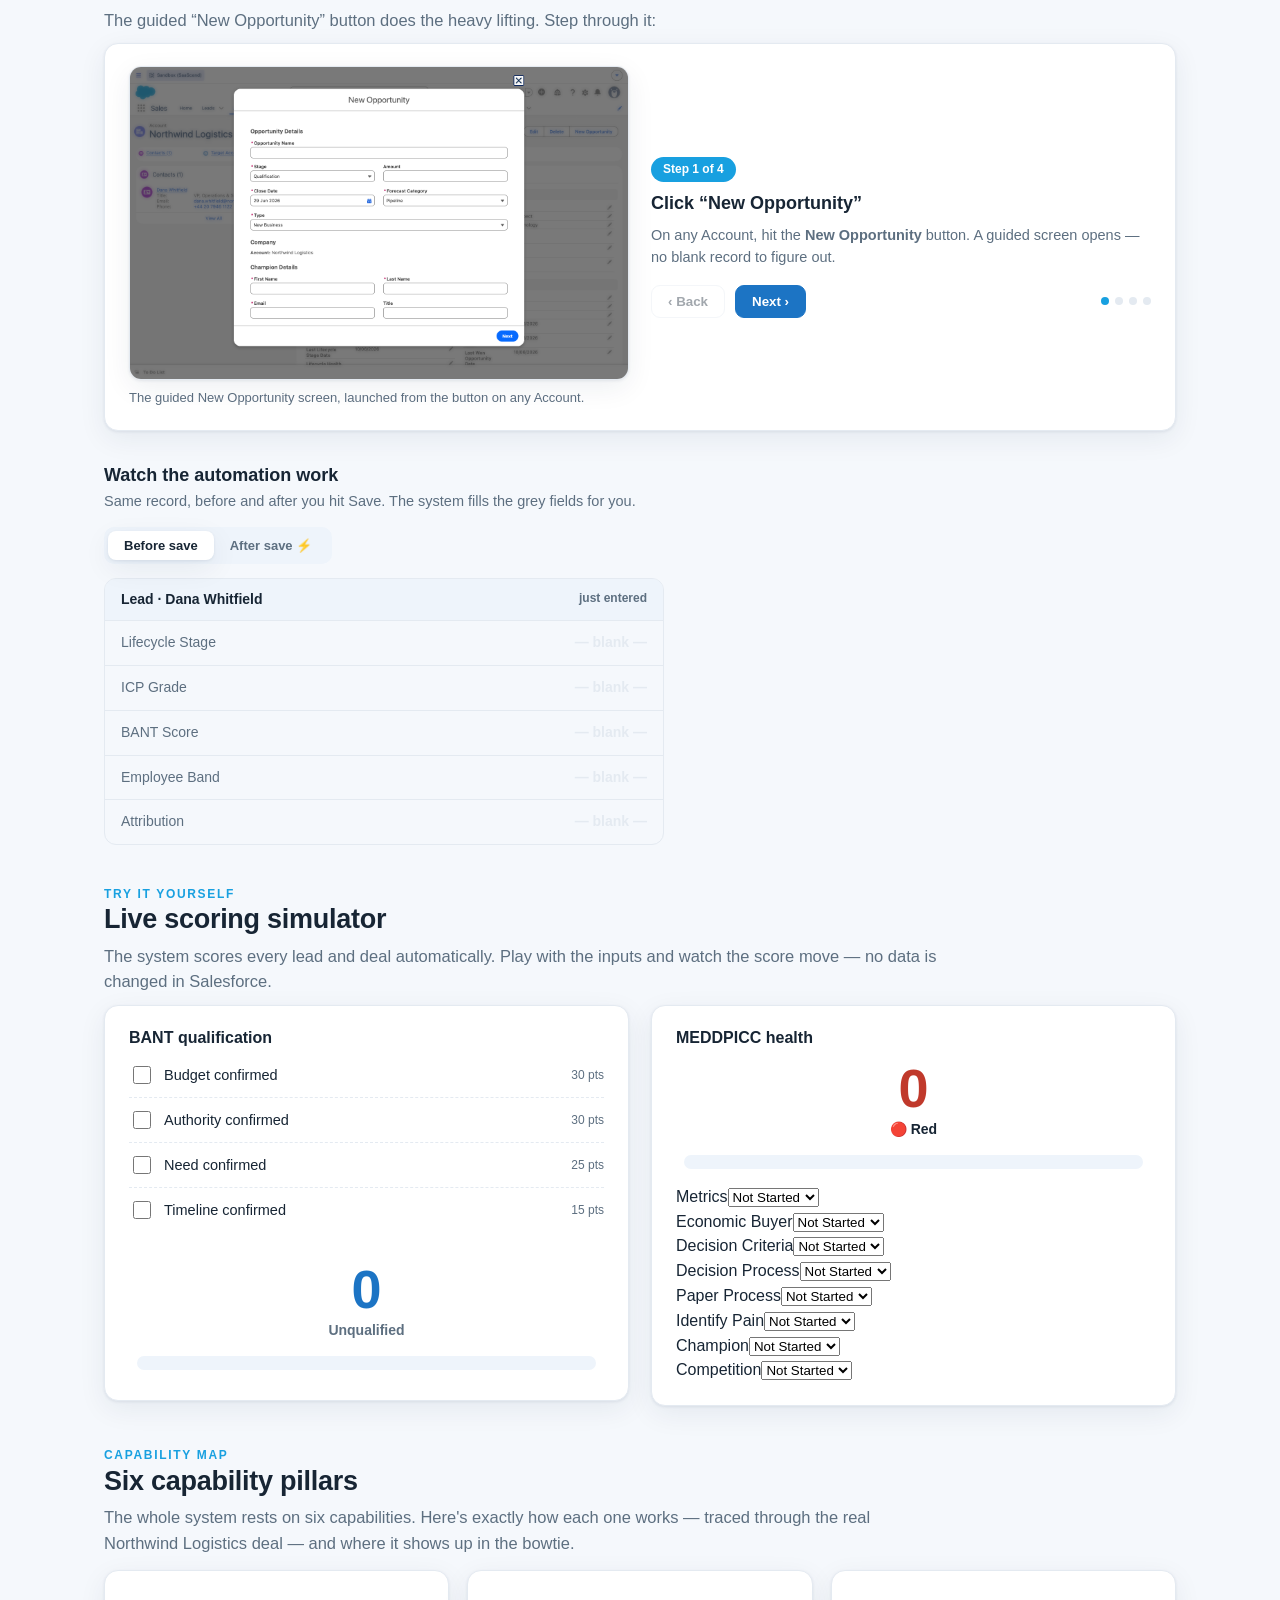
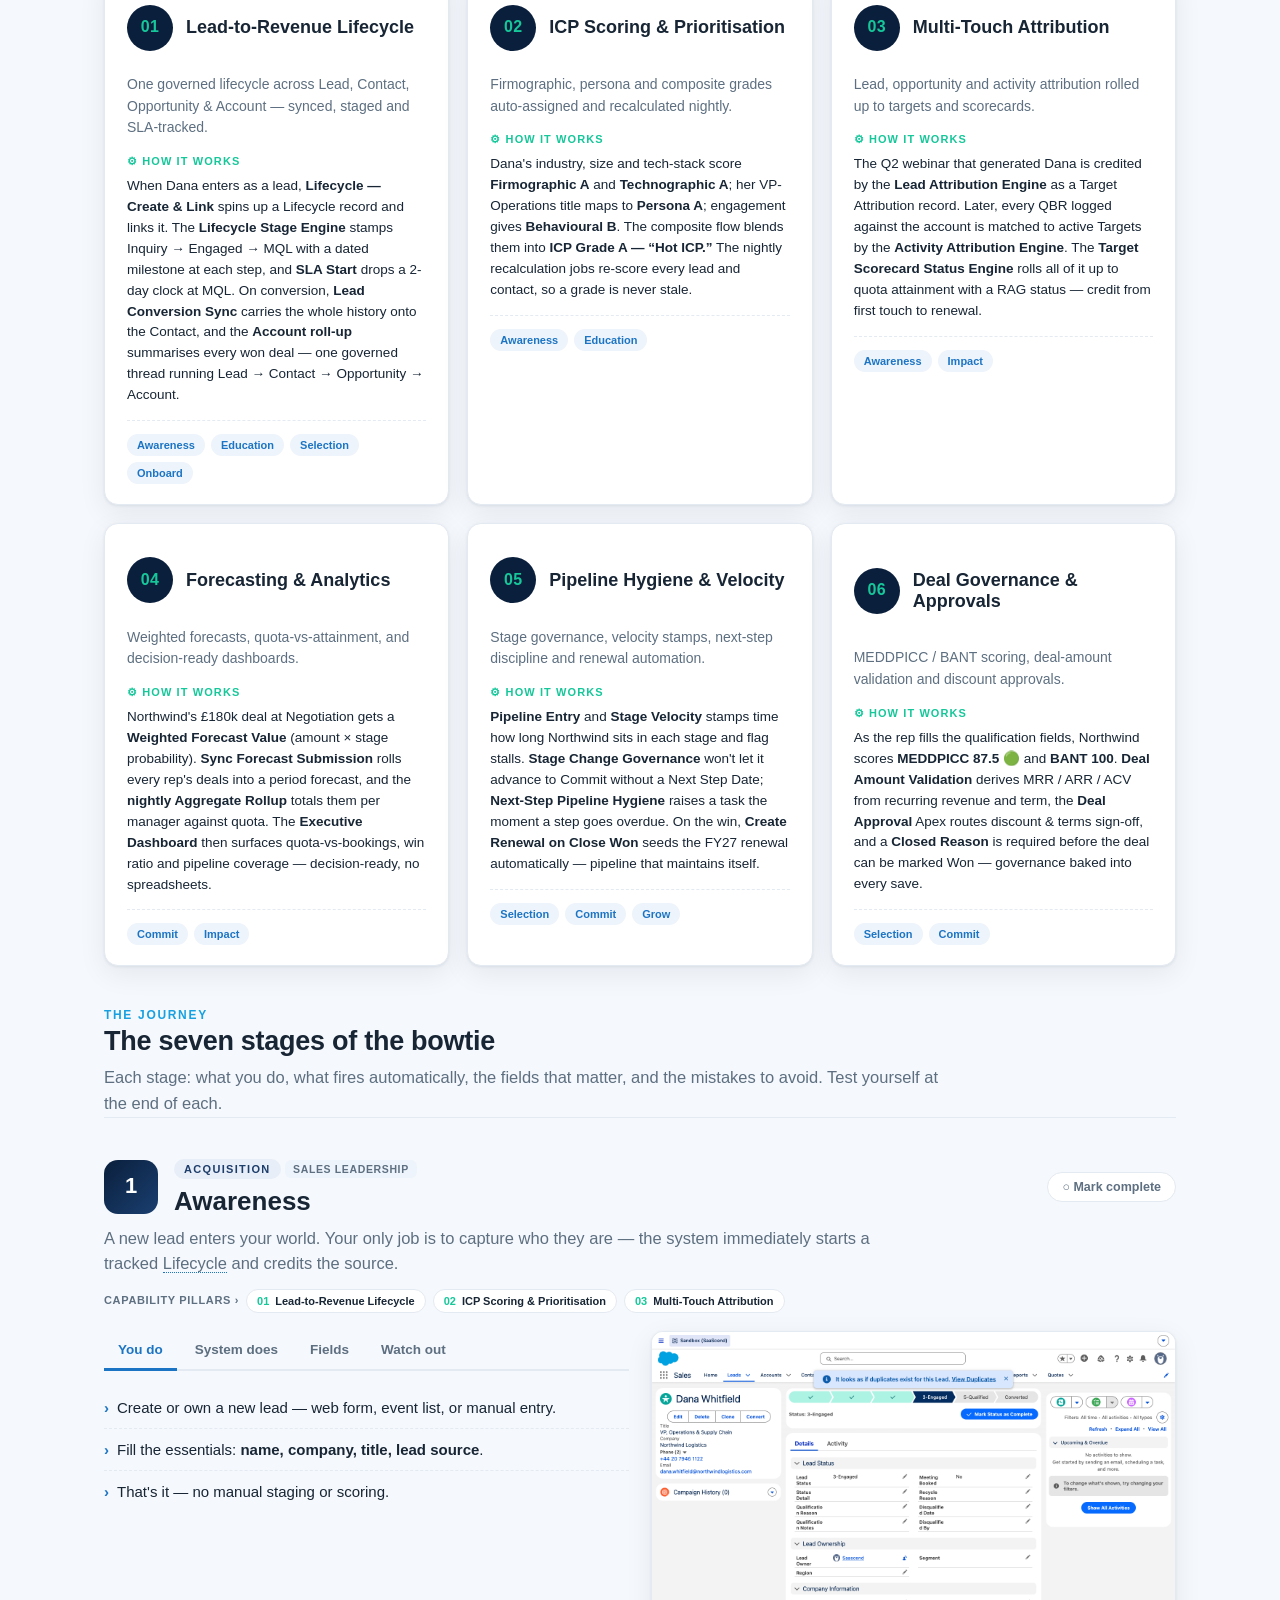
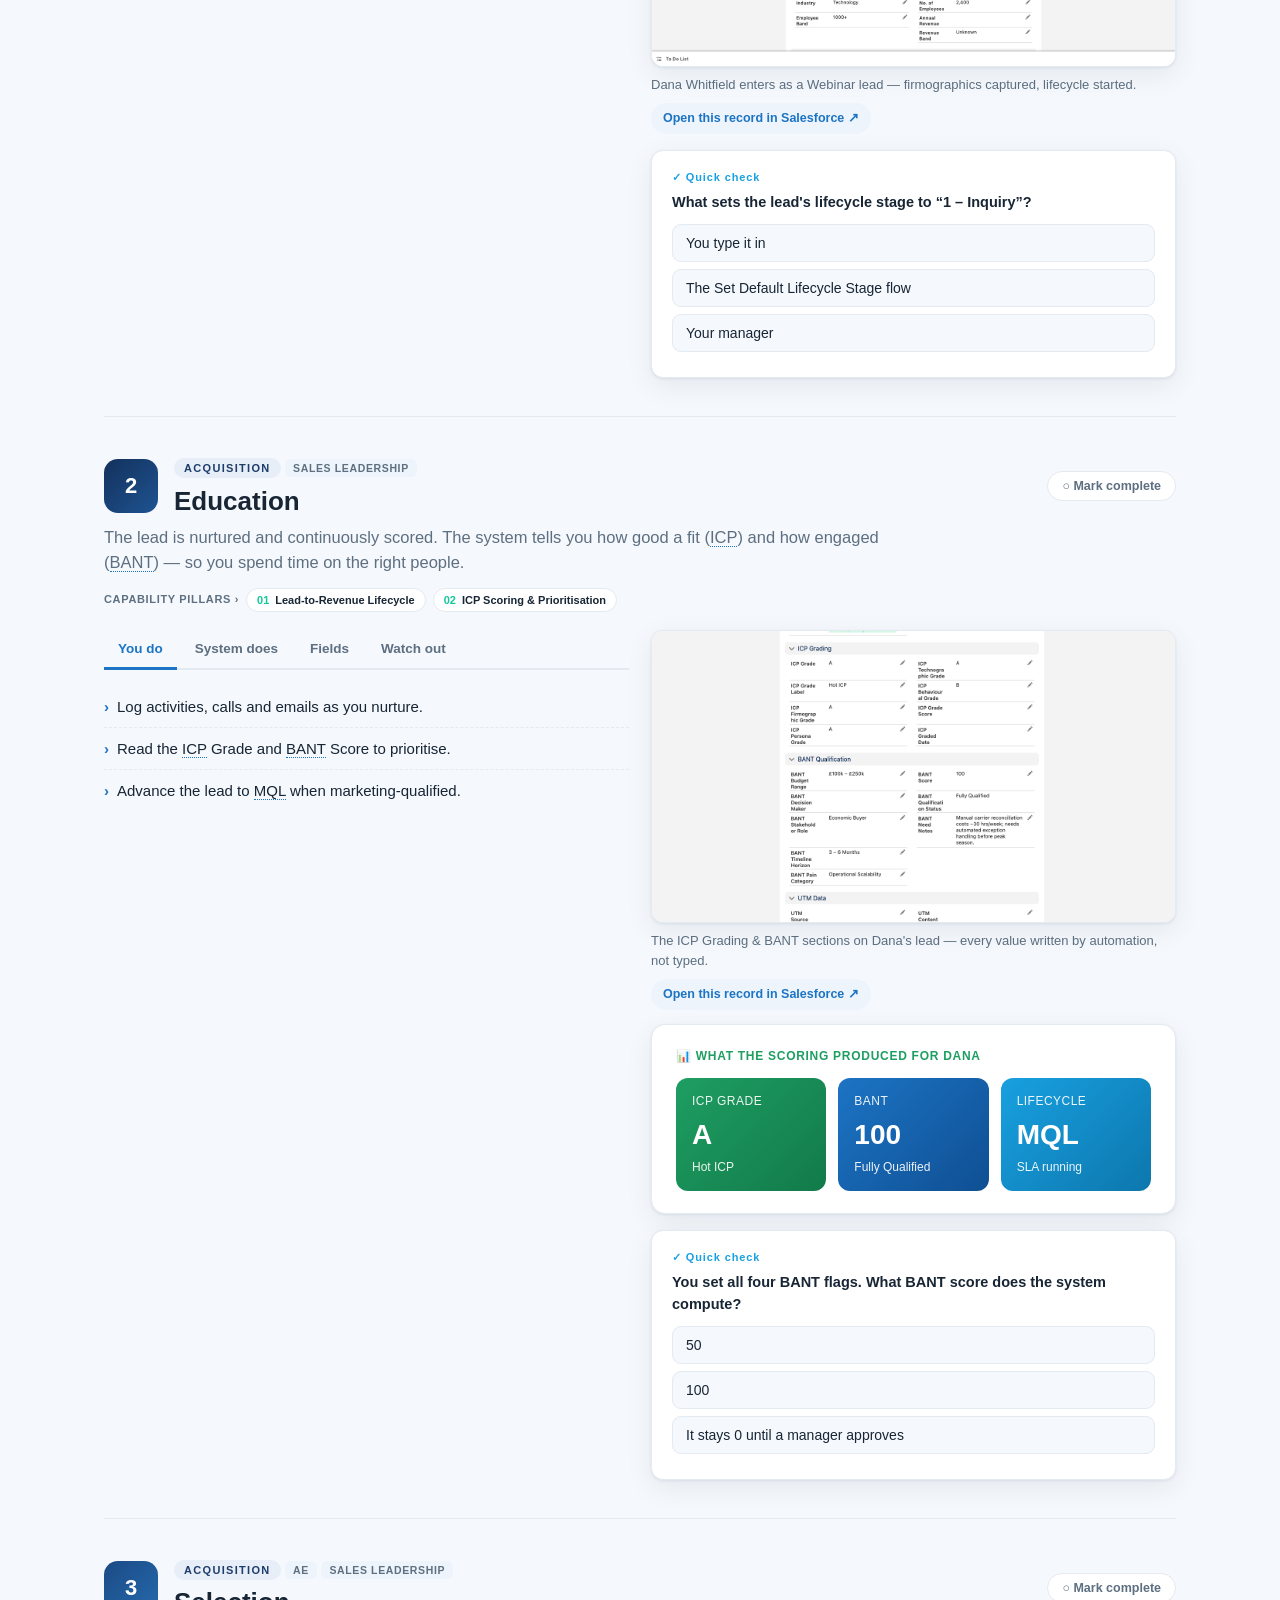
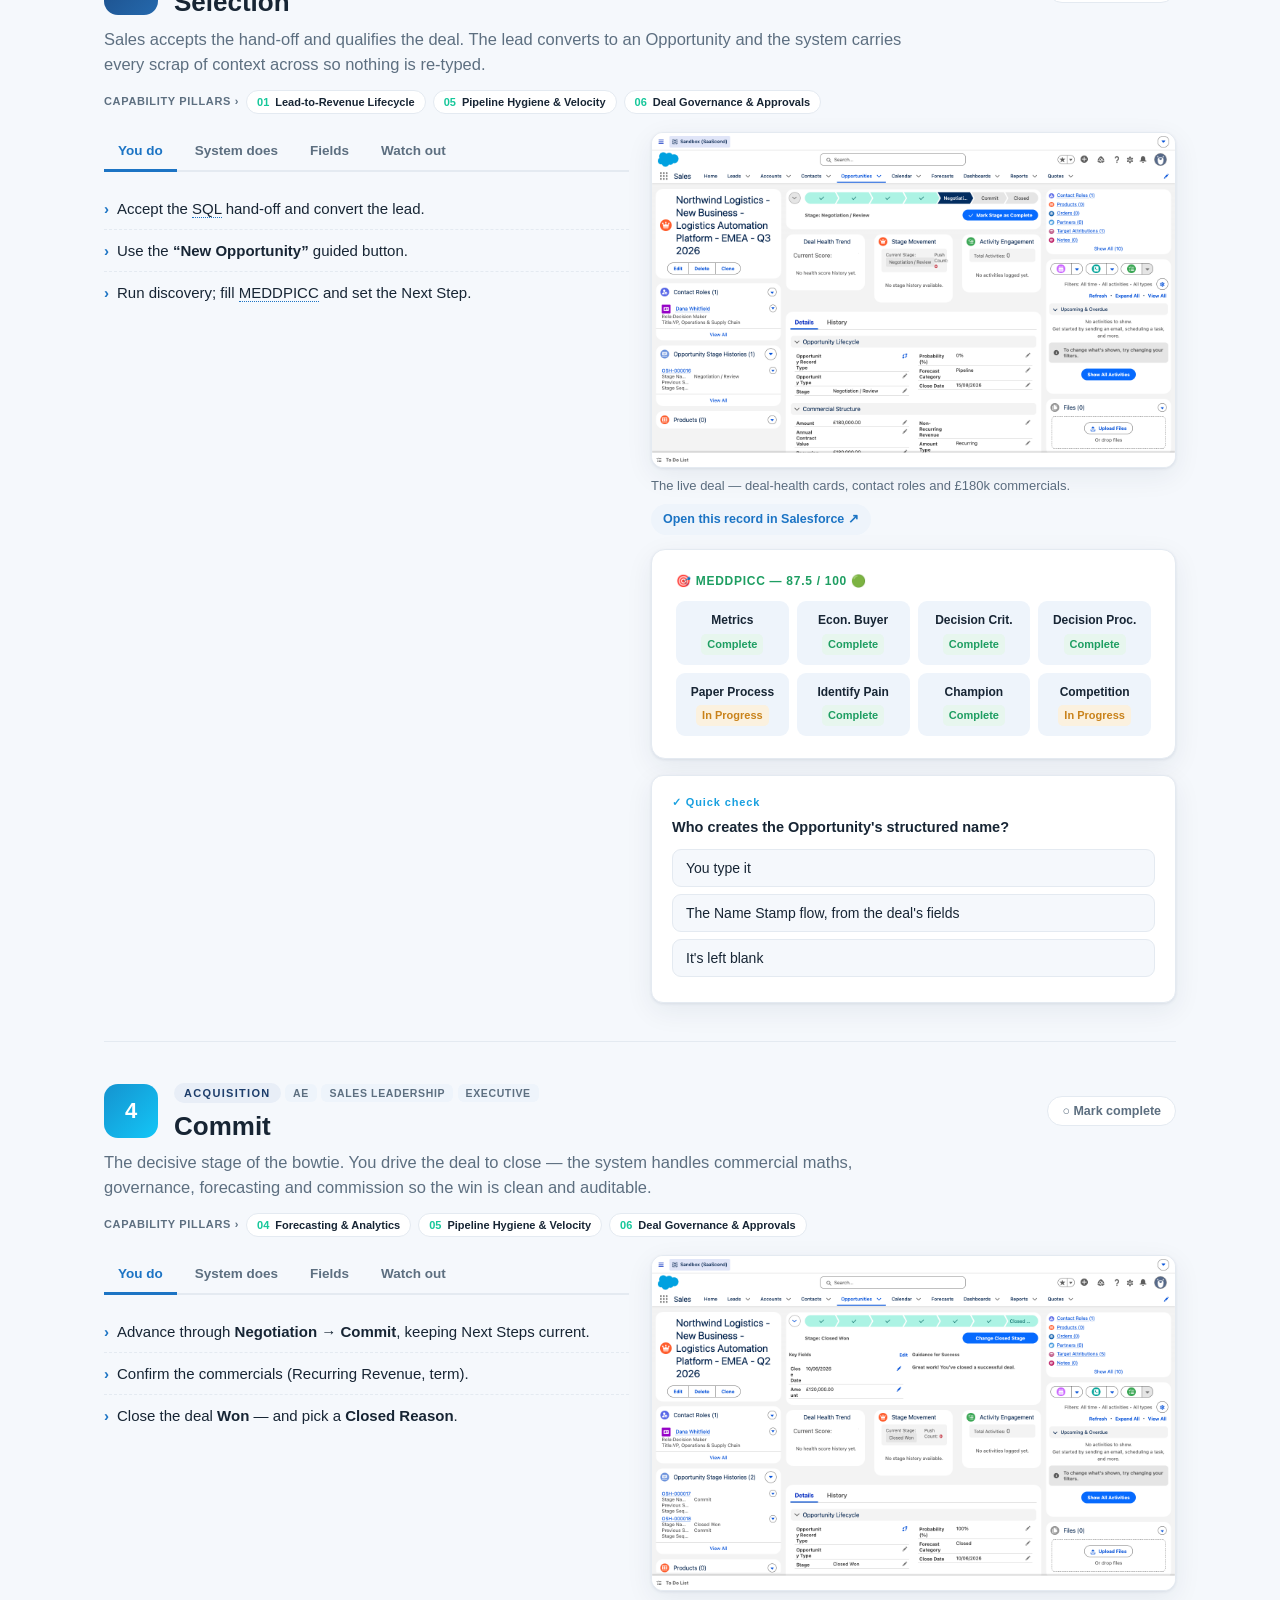
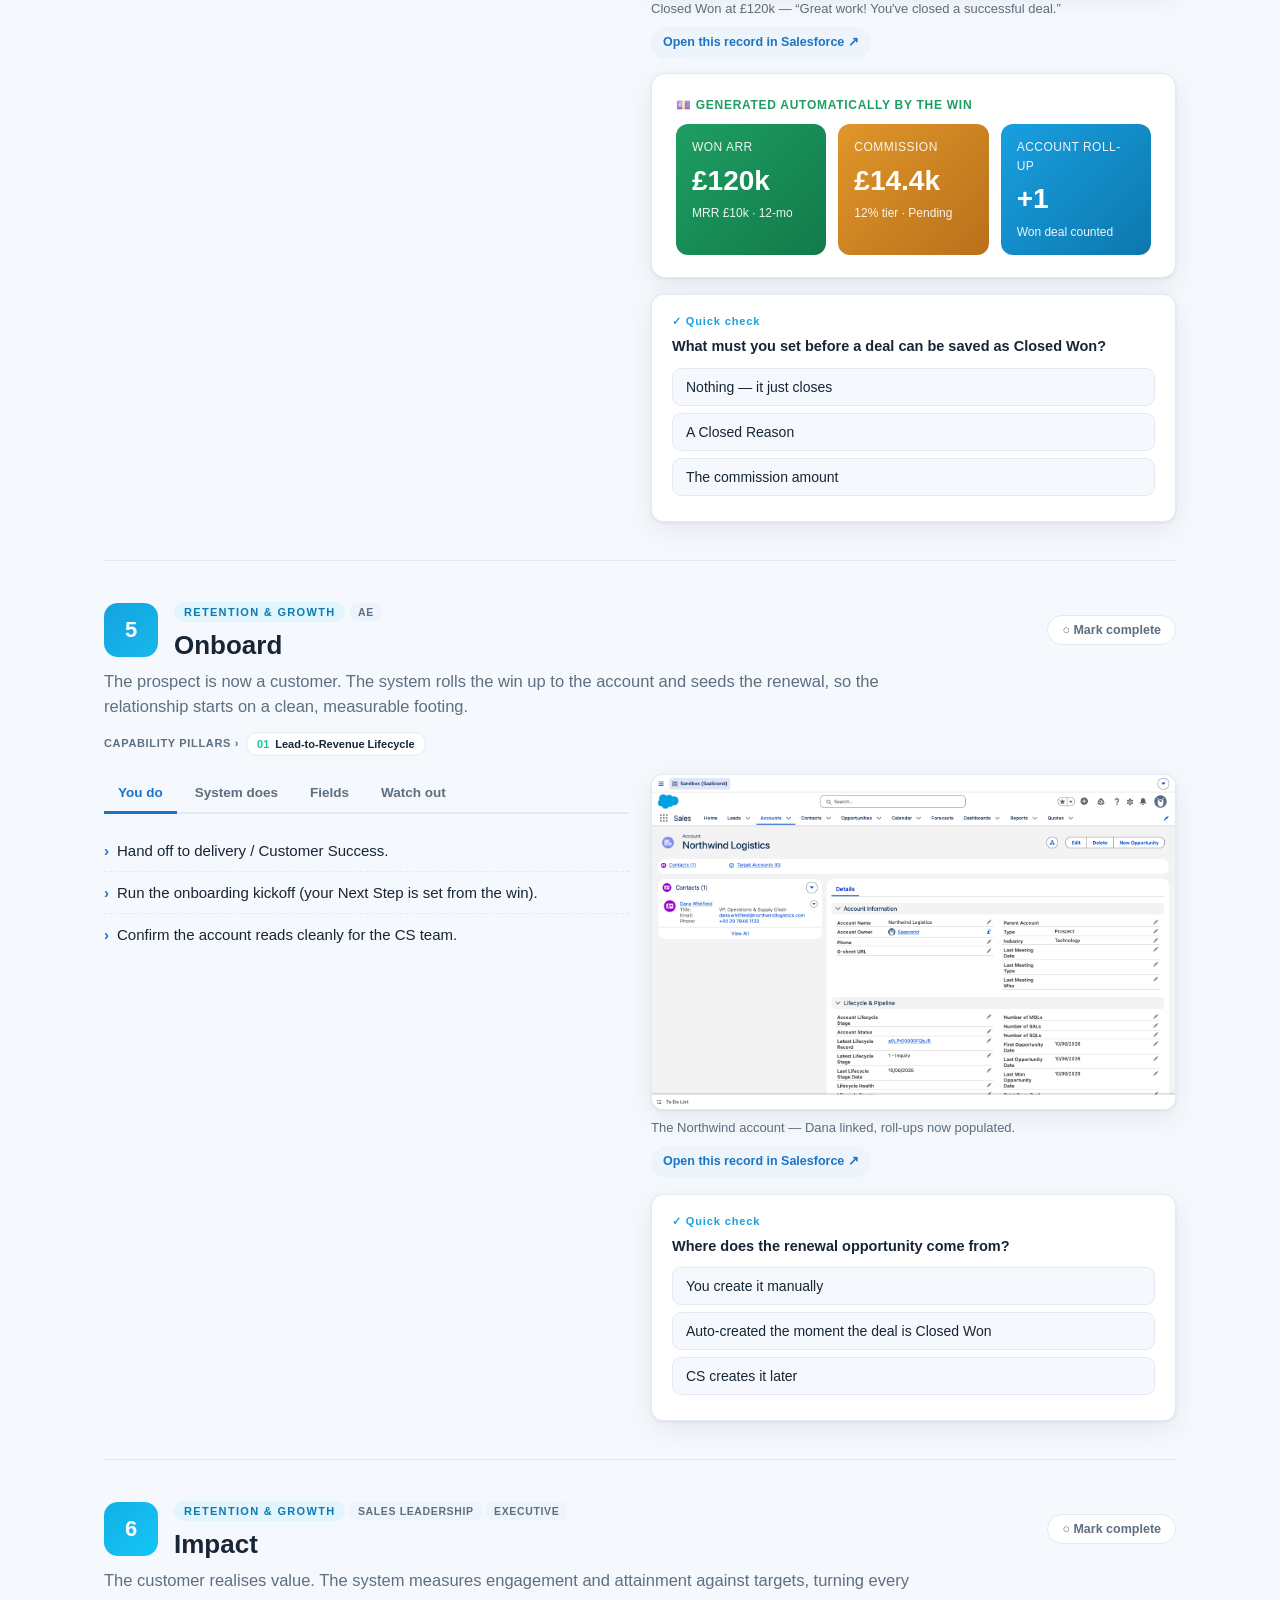
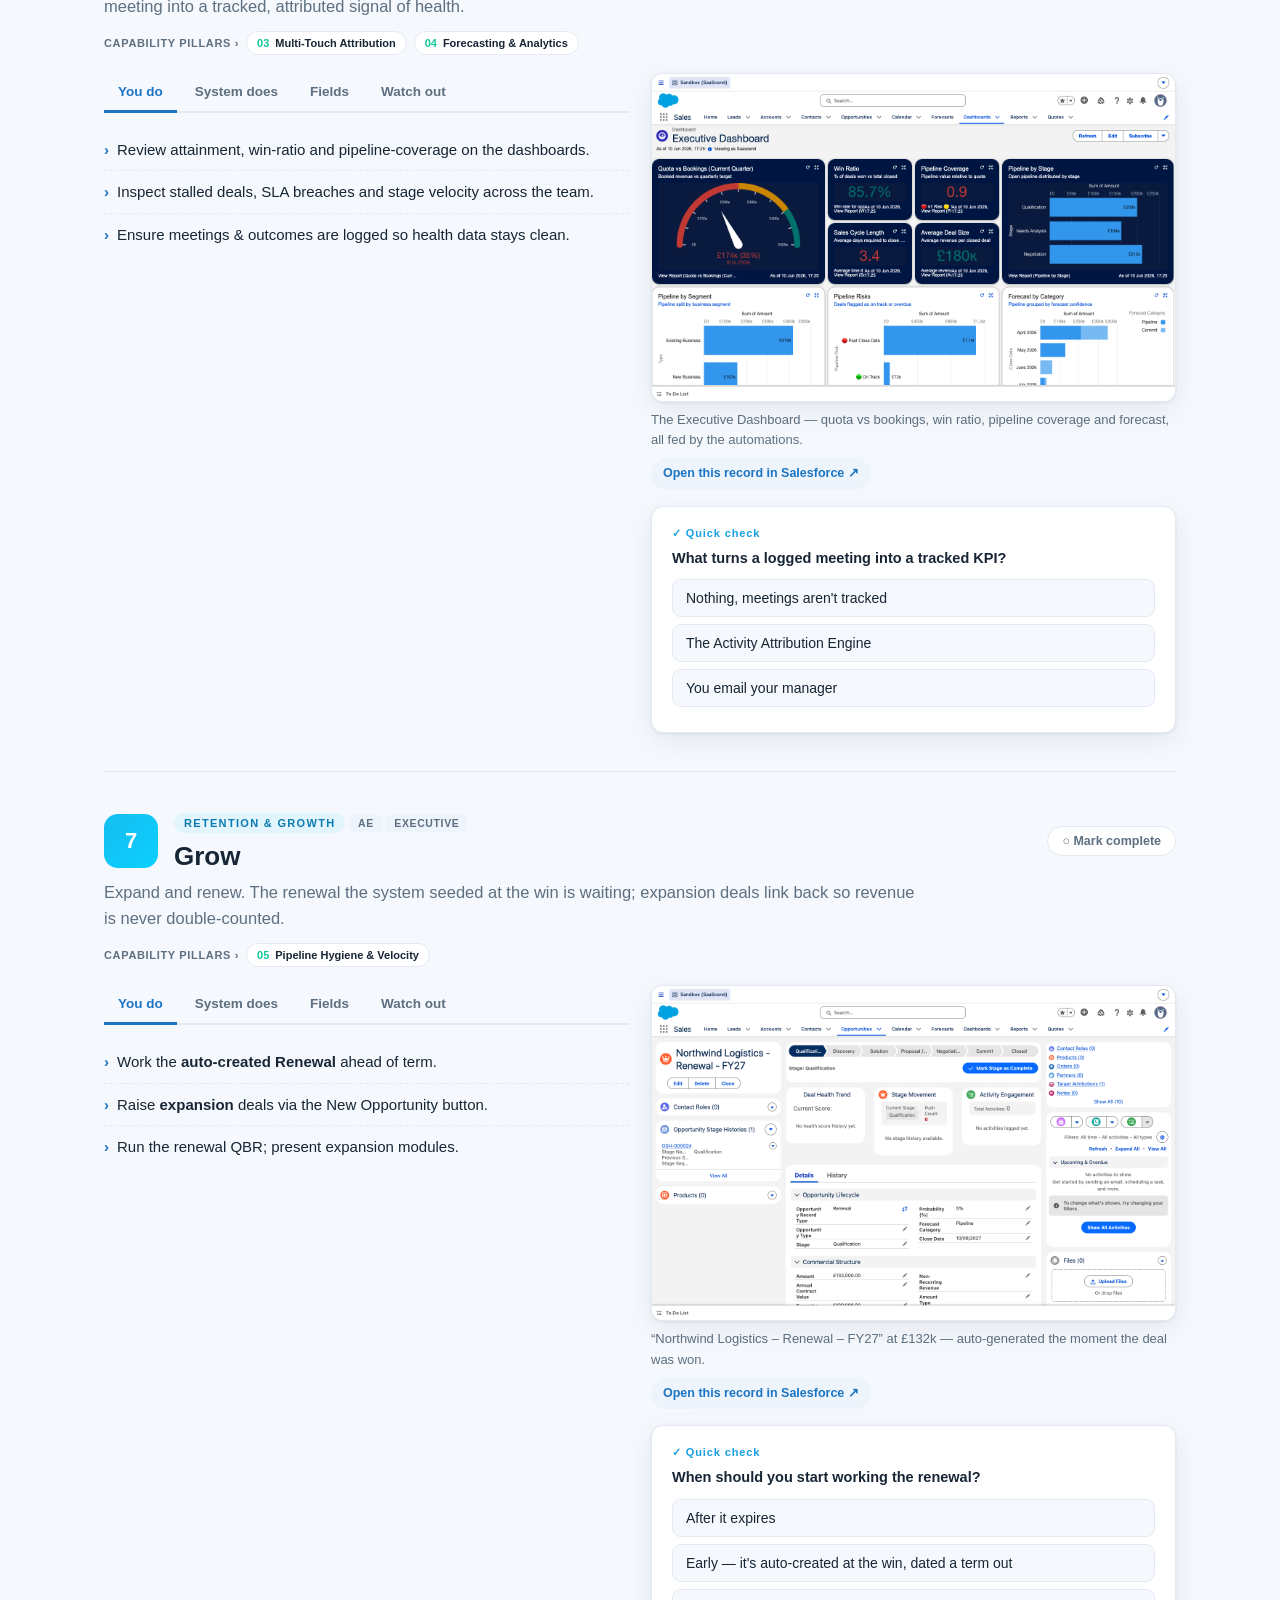
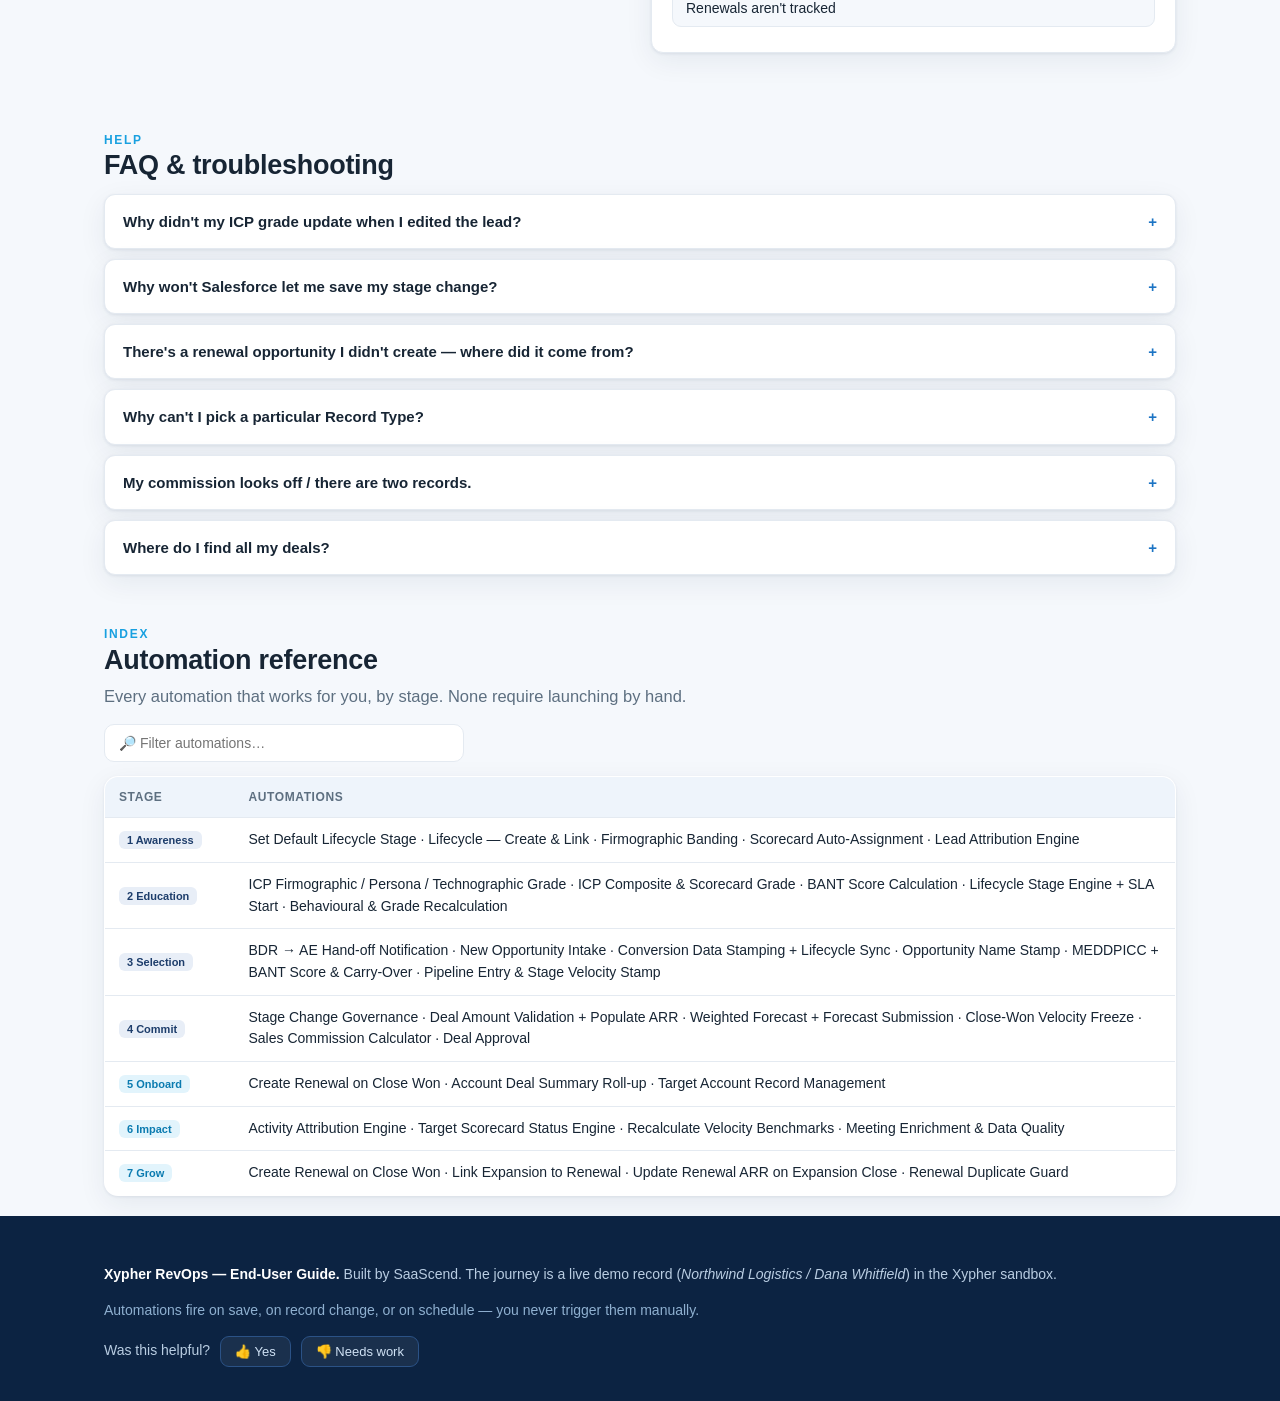
==== commit b5427cd6: "Add Six Capability Pillars section with worked examples, cross-linked both ways with the bowtie stag" ====
--- a/index.html
+++ b/index.html
@@ -11,7 +11,7 @@
     --navy:#0a1f3c; --navy2:#16386b; --pivot:#18a0e0; --ret1:#1aa3df; --ret2:#13c0f5;
     --ink:#172534; --muted:#5d6f80; --line:#e4eaf1; --bg:#f5f8fc; --card:#ffffff;
     --accent:#1c74c4; --good:#1e9e62; --good-bg:#e7f6ee; --warn:#c9821a; --warn-bg:#fbf1df;
-    --bad:#c0392b; --bad-bg:#fbe9e6; --chip:#eef4fb; --shadow:0 1px 3px rgba(16,42,76,.08),0 8px 28px rgba(16,42,76,.07);
+    --bad:#c0392b; --bad-bg:#fbe9e6; --chip:#eef4fb; --pillar:#16c79a; --shadow:0 1px 3px rgba(16,42,76,.08),0 8px 28px rgba(16,42,76,.07);
     --radius:14px;
   }
   [data-theme="dark"]{
@@ -261,6 +261,26 @@
   .stagetag{font-size:11px;font-weight:800;padding:3px 8px;border-radius:6px;white-space:nowrap}
   #autosearch{width:100%;max-width:360px;padding:10px 14px;border:1px solid var(--line);border-radius:10px;background:var(--card);color:var(--ink);font-size:14px;margin-bottom:14px}
 
+  /* capability pillars */
+  .pillars-grid{display:grid;grid-template-columns:repeat(3,1fr);gap:18px}
+  @media(max-width:900px){.pillars-grid{grid-template-columns:1fr}}
+  .pillar{background:var(--card);border:1px solid var(--line);border-radius:var(--radius);box-shadow:var(--shadow);padding:22px 22px 20px;display:flex;flex-direction:column}
+  .pillar .ptop{display:flex;align-items:center;gap:13px;margin-bottom:12px}
+  .pnum{flex:0 0 46px;height:46px;border-radius:50%;background:var(--navy);color:var(--pillar);display:grid;place-items:center;font-weight:800;font-size:16px;letter-spacing:.02em}
+  [data-theme="dark"] .pnum{background:#0a1726;border:1px solid var(--line)}
+  .pillar h4{font-size:18px;font-weight:800;line-height:1.15}
+  .pillar .blurb{color:var(--muted);font-size:14px;margin:0 0 14px}
+  .pillar .howlbl{font-size:11px;font-weight:800;letter-spacing:.1em;text-transform:uppercase;color:var(--pillar);margin-bottom:6px}
+  .pillar .how{font-size:13.5px;color:var(--ink);line-height:1.55}
+  .pillar .pstages{display:flex;flex-wrap:wrap;gap:6px;margin-top:14px;padding-top:13px;border-top:1px dashed var(--line)}
+  .pchip{font-size:11px;font-weight:700;background:var(--chip);color:var(--accent);border:0;padding:5px 10px;border-radius:999px;cursor:pointer}
+  .pchip:hover{background:var(--accent);color:#fff}
+  /* per-stage capability chips */
+  .capchips{display:flex;flex-wrap:wrap;gap:7px;align-items:center;margin:-6px 0 18px}
+  .capchips .lbl{font-size:11px;font-weight:800;letter-spacing:.06em;text-transform:uppercase;color:var(--muted)}
+  .capchip{font-size:11px;font-weight:700;background:var(--card);border:1px solid var(--line);color:var(--ink);padding:5px 10px;border-radius:999px;cursor:pointer;display:inline-flex;align-items:center;gap:6px}
+  .capchip:hover{border-color:var(--pillar)}
+  .capchip b{color:var(--pillar)}
   footer{background:#0c2342;color:#b9cde2;padding:34px 0;font-size:14px;margin-top:20px}
   footer b{color:#fff}footer a{color:#79b6ec}
   .feedback{display:flex;gap:10px;align-items:center;margin-top:14px}
@@ -294,7 +314,7 @@
     </a>
     <div class="links">
       <a href="#start">Start here</a>
-      <a href="#firsttask">First task</a>
+      <a href="#pillars">Capabilities</a>
       <a href="#awareness">Stages</a>
       <a href="#reference">Reference</a>
     </div>
@@ -485,6 +505,12 @@
     </div>
   </section>
 
+  <!-- CAPABILITY PILLARS -->
+  <section id="pillars" class="sec-head"><div class="kicker">Capability map</div><h2>Six capability pillars</h2>
+    <p>The whole system rests on six capabilities. Here's exactly how each one works — traced through the
+      real Northwind Logistics deal — and where it shows up in the bowtie.</p></section>
+  <section style="padding-top:10px"><div class="pillars-grid" id="pillarsGrid"></div></section>
+
   <!-- STAGES -->
   <section class="sec-head" style="padding-bottom:0"><div class="kicker">The journey</div><h2>The seven stages of the bowtie</h2>
     <p>Each stage: what you do, what fires automatically, the fields that matter, and the mistakes to avoid. Test yourself at the end of each.</p></section>
@@ -670,6 +696,33 @@
   quiz:{q:"When should you start working the renewal?",opts:["After it expires","Early — it's auto-created at the win, dated a term out","Renewals aren't tracked"],a:1,explain:"The renewal is created on Closed Won and dated a full term ahead, so it's ready to work immediately."}}
 ];
 
+const PILLARS=[
+ {n:"01",t:"Lead-to-Revenue Lifecycle",
+  blurb:"One governed lifecycle across Lead, Contact, Opportunity &amp; Account — synced, staged and SLA-tracked.",
+  stages:["awareness","education","selection","onboard"],
+  how:"When Dana enters as a lead, <b>Lifecycle — Create &amp; Link</b> spins up a Lifecycle record and links it. The <b>Lifecycle Stage Engine</b> stamps Inquiry → Engaged → MQL with a dated milestone at each step, and <b>SLA Start</b> drops a 2-day clock at MQL. On conversion, <b>Lead Conversion Sync</b> carries the whole history onto the Contact, and the <b>Account roll-up</b> summarises every won deal — one governed thread running Lead → Contact → Opportunity → Account."},
+ {n:"02",t:"ICP Scoring &amp; Prioritisation",
+  blurb:"Firmographic, persona and composite grades auto-assigned and recalculated nightly.",
+  stages:["awareness","education"],
+  how:"Dana's industry, size and tech-stack score <b>Firmographic A</b> and <b>Technographic A</b>; her VP-Operations title maps to <b>Persona A</b>; engagement gives <b>Behavioural B</b>. The composite flow blends them into <b>ICP Grade A — “Hot ICP.”</b> The nightly recalculation jobs re-score every lead and contact, so a grade is never stale."},
+ {n:"03",t:"Multi-Touch Attribution",
+  blurb:"Lead, opportunity and activity attribution rolled up to targets and scorecards.",
+  stages:["awareness","impact"],
+  how:"The Q2 webinar that generated Dana is credited by the <b>Lead Attribution Engine</b> as a Target Attribution record. Later, every QBR logged against the account is matched to active Targets by the <b>Activity Attribution Engine</b>. The <b>Target Scorecard Status Engine</b> rolls all of it up to quota attainment with a RAG status — credit from first touch to renewal."},
+ {n:"04",t:"Forecasting &amp; Analytics",
+  blurb:"Weighted forecasts, quota-vs-attainment, and decision-ready dashboards.",
+  stages:["commit","impact"],
+  how:"Northwind's £180k deal at Negotiation gets a <b>Weighted Forecast Value</b> (amount × stage probability). <b>Sync Forecast Submission</b> rolls every rep's deals into a period forecast, and the <b>nightly Aggregate Rollup</b> totals them per manager against quota. The <b>Executive Dashboard</b> then surfaces quota-vs-bookings, win ratio and pipeline coverage — decision-ready, no spreadsheets."},
+ {n:"05",t:"Pipeline Hygiene &amp; Velocity",
+  blurb:"Stage governance, velocity stamps, next-step discipline and renewal automation.",
+  stages:["selection","commit","grow"],
+  how:"<b>Pipeline Entry</b> and <b>Stage Velocity</b> stamps time how long Northwind sits in each stage and flag stalls. <b>Stage Change Governance</b> won't let it advance to Commit without a Next Step Date; <b>Next-Step Pipeline Hygiene</b> raises a task the moment a step goes overdue. On the win, <b>Create Renewal on Close Won</b> seeds the FY27 renewal automatically — pipeline that maintains itself."},
+ {n:"06",t:"Deal Governance &amp; Approvals",
+  blurb:"MEDDPICC / BANT scoring, deal-amount validation and discount approvals.",
+  stages:["selection","commit"],
+  how:"As the rep fills the qualification fields, Northwind scores <b>MEDDPICC 87.5 🟢</b> and <b>BANT 100</b>. <b>Deal Amount Validation</b> derives MRR / ARR / ACV from recurring revenue and term, the <b>Deal Approval</b> Apex routes discount &amp; terms sign-off, and a <b>Closed Reason</b> is required before the deal can be marked Won — governance baked into every save."}
+];
+
 const FAQ=[
  ["Why didn't my ICP grade update when I edited the lead?","Grades recalc when the relevant field changes, and a nightly job re-scores everyone. If you changed something unrelated, the grade waits for its trigger or the overnight run."],
  ["Why won't Salesforce let me save my stage change?","The Stage Change Governance flow requires certain fields for that stage — e.g. a <b>Next Step Date</b> before Commit, or a <b>Closed Reason</b> to close. Fill the field it names and save again."],
@@ -721,6 +774,7 @@
     <button class="markdone" data-done="${s.id}">○ Mark complete</button>
   </div>
   <p class="purpose">${s.purpose}</p>
+  <div class="capchips"><span class="lbl">Capability pillars ›</span>${PILLARS.filter(p=>p.stages.includes(s.id)).map(p=>`<button class="capchip" data-pill="${p.n}"><b>${p.n}</b> ${p.t}</button>`).join("")}</div>
   <div class="cols2">
     <div>
       <div class="tabs" data-tabs="${s.id}">
@@ -741,6 +795,12 @@
 }).join("");
 
 // FAQ + reference
+const SNAME=Object.fromEntries(STAGES.map(s=>[s.id,s.name]));
+$("#pillarsGrid").innerHTML=PILLARS.map(p=>`<div class="pillar" id="pillar-${p.n}">
+  <div class="ptop"><div class="pnum">${p.n}</div><h4>${p.t}</h4></div>
+  <div class="blurb">${p.blurb}</div>
+  <div class="howlbl">⚙ How it works</div><div class="how">${p.how}</div>
+  <div class="pstages">${p.stages.map(id=>`<button class="pchip" data-go="${id}">${SNAME[id]}</button>`).join("")}</div></div>`).join("");
 $("#faqList").innerHTML=FAQ.map(f=>`<details><summary>${f[0]}</summary><div class="a">${f[1]}</div></details>`).join("");
 $("#refBody").innerHTML=STAGES.map(s=>`<tr data-row="${s.name} ${s.system.map(a=>a.n).join(" ")}"><td><span class="stagetag ${sideCls(s.side)}">${s.num} ${s.name}</span></td><td>${s.system.map(a=>a.n).join(" · ")}</td></tr>`).join("");
 
@@ -772,6 +832,13 @@
   q.querySelectorAll(".qopt").forEach(o=>{o.classList.remove("right","wrong");if(+o.dataset.i===correct)o.classList.add("right");});
   if(picked!==correct)b.classList.add("wrong");
   q.querySelector(".explain").classList.add("on");}));
+
+// capability chips (stage -> pillar) with highlight
+document.addEventListener("click",e=>{const b=e.target.closest(".capchip");if(!b)return;
+  const el=document.getElementById("pillar-"+b.dataset.pill);if(!el)return;
+  el.scrollIntoView({behavior:"smooth",block:"center"});
+  el.style.transition="box-shadow .3s";el.style.boxShadow="0 0 0 3px var(--pillar)";
+  setTimeout(()=>el.style.boxShadow="",1500);});
 
 // lightbox
 const lb=$("#lb"),lbimg=$("#lbimg");
@@ -890,7 +957,8 @@
 // command palette
 const PItems=[...STAGES.map(s=>({k:"Stage",l:s.name,go:s.id})),
  {k:"Section",l:"Start here",go:"start"},{k:"Section",l:"First task",go:"firsttask"},
- {k:"Section",l:"Score simulator",go:"sim"},{k:"Section",l:"FAQ",go:"faq"},{k:"Section",l:"Automation reference",go:"reference"},
+ {k:"Section",l:"Score simulator",go:"sim"},{k:"Section",l:"Capability pillars",go:"pillars"},{k:"Section",l:"FAQ",go:"faq"},{k:"Section",l:"Automation reference",go:"reference"},
+ ...PILLARS.map(p=>({k:"Pillar",l:p.n+" — "+p.t.replace(/&amp;/g,'&'),go:"pillar-"+p.n})),
  ...GLOSSARY.map(g=>({k:"Term",l:g[0]+" — "+g[1],go:"start"}))];
 const pal=$("#pal"),palInput=$("#palInput"),palRes=$("#palRes");let pSel=0,pFiltered=[];
 function openPal(){pal.classList.add("open");palInput.value="";renderPal("");palInput.focus();}
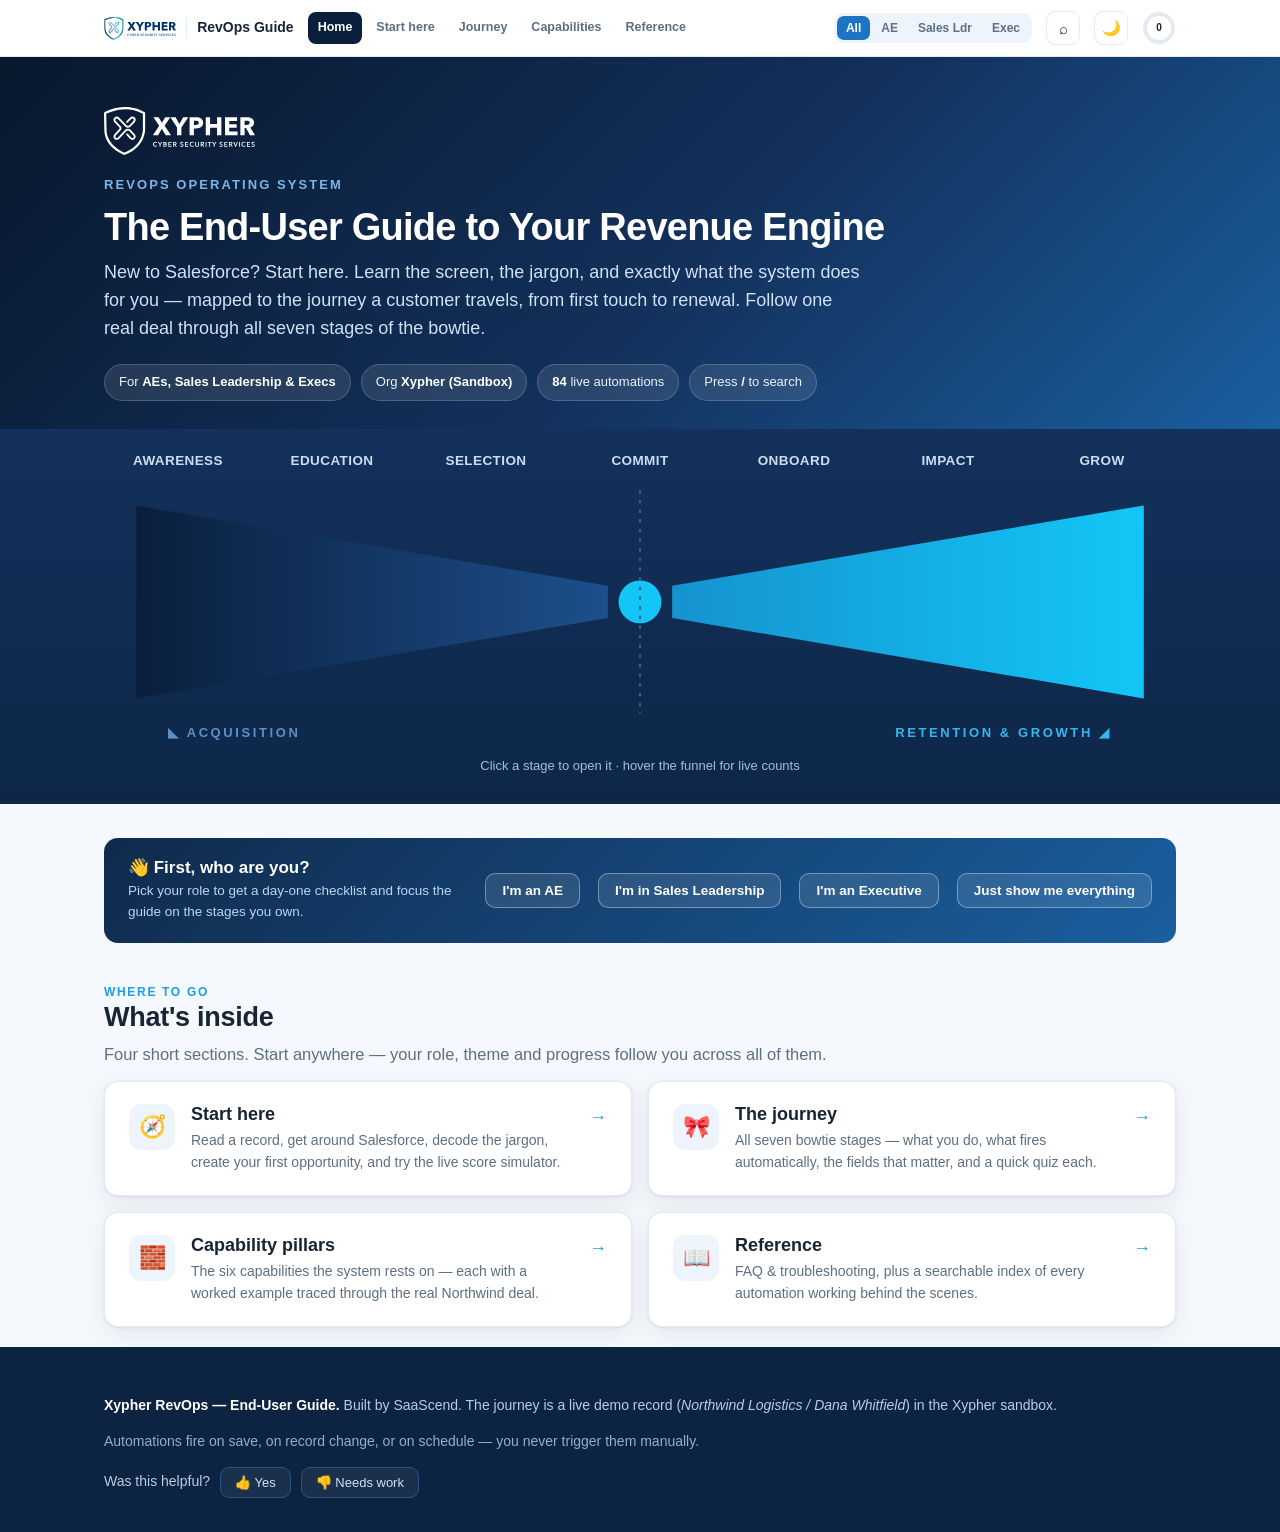
==== commit 506eedb6: "Split into linked multi-page site (Home/Start/Journey/Capabilities/Reference) sharing site.css + dat" ====
--- a/index.html
+++ b/index.html
@@ -6,334 +6,36 @@
 <title>Xypher RevOps — End-User Guide</title>
 <link rel="icon" type="image/png" href="assets/xypher-favicon.png">
 <link rel="apple-touch-icon" href="assets/xypher-favicon.png">
-<style>
-  :root{
-    --navy:#0a1f3c; --navy2:#16386b; --pivot:#18a0e0; --ret1:#1aa3df; --ret2:#13c0f5;
-    --ink:#172534; --muted:#5d6f80; --line:#e4eaf1; --bg:#f5f8fc; --card:#ffffff;
-    --accent:#1c74c4; --good:#1e9e62; --good-bg:#e7f6ee; --warn:#c9821a; --warn-bg:#fbf1df;
-    --bad:#c0392b; --bad-bg:#fbe9e6; --chip:#eef4fb; --pillar:#16c79a; --shadow:0 1px 3px rgba(16,42,76,.08),0 8px 28px rgba(16,42,76,.07);
-    --radius:14px;
-  }
-  [data-theme="dark"]{
-    --ink:#e7eef6; --muted:#9fb2c4; --line:#1f3350; --bg:#0a1726; --card:#102338;
-    --chip:#16304c; --shadow:0 1px 3px rgba(0,0,0,.4),0 8px 28px rgba(0,0,0,.35);
-    --good-bg:#10311f; --warn-bg:#3a2c10; --bad-bg:#3a1c17; --accent:#4ea3f0;
-  }
-  *{box-sizing:border-box}
-  html{scroll-behavior:smooth}
-  body{margin:0;font-family:-apple-system,BlinkMacSystemFont,"Segoe UI",Inter,Roboto,Helvetica,Arial,sans-serif;
-    color:var(--ink);background:var(--bg);line-height:1.55;-webkit-font-smoothing:antialiased;transition:background .3s,color .3s}
-  a{color:var(--accent);text-decoration:none}
-  h1,h2,h3{line-height:1.2;margin:0}
-  .wrap{max-width:1120px;margin:0 auto;padding:0 24px}
-  .hidden{display:none !important}
-
-  /* progress bar */
-  #scrollbar{position:fixed;top:0;left:0;height:3px;width:0;background:linear-gradient(90deg,var(--navy),var(--pivot),var(--ret2));z-index:120;transition:width .1s}
-
-  /* top nav */
-  nav.top{position:sticky;top:0;z-index:60;background:var(--card);border-bottom:1px solid var(--line);box-shadow:0 1px 6px rgba(16,42,76,.05)}
-  nav.top .wrap{display:flex;align-items:center;gap:14px;height:56px}
-  nav.top .brand{display:flex;align-items:center;gap:10px;white-space:nowrap;text-decoration:none}
-  nav.top .brand img{height:23px;width:auto;display:block}
-  nav.top .brand .logo-w{display:none}
-  [data-theme="dark"] nav.top .brand .logo-c{display:none}
-  [data-theme="dark"] nav.top .brand .logo-w{display:block}
-  nav.top .brand .brandsub{font-weight:800;font-size:14px;color:var(--ink);border-left:1px solid var(--line);padding-left:10px}
-  .hero-logo{height:48px;width:auto;display:block;margin-bottom:20px}
-  nav.top .spacer{flex:1}
-  nav.top .lens{display:flex;gap:2px;background:var(--chip);border-radius:9px;padding:3px}
-  nav.top .lens button{border:0;background:none;font-size:12px;font-weight:700;color:var(--muted);padding:5px 9px;border-radius:7px;cursor:pointer}
-  nav.top .lens button.on{background:var(--accent);color:#fff}
-  .icbtn{border:1px solid var(--line);background:var(--card);width:34px;height:34px;border-radius:9px;cursor:pointer;font-size:15px;color:var(--ink);display:grid;place-items:center}
-  .ring{position:relative;width:34px;height:34px}
-  .ring svg{transform:rotate(-90deg)}
-  .ring .pct{position:absolute;inset:0;display:grid;place-items:center;font-size:10px;font-weight:800;color:var(--ink)}
-  @media(max-width:760px){ nav.top .brand{font-size:13px} nav.top .links{display:none} }
-  nav.top .links{display:flex;gap:4px}
-  nav.top .links a{font-size:12.5px;font-weight:700;color:var(--muted);padding:6px 10px;border-radius:8px}
-  nav.top .links a:hover{background:var(--chip);color:var(--ink)}
-
-  /* HERO */
-  header.hero{background:linear-gradient(135deg,#08172c 0%,#13315c 55%,#1a5fa0 100%);color:#fff;padding:50px 0 28px}
-  .hero .eyebrow{font-size:13px;letter-spacing:.16em;text-transform:uppercase;color:#7fb4e6;font-weight:700}
-  .hero h1{font-size:38px;font-weight:800;margin:10px 0 8px;letter-spacing:-.02em}
-  .hero p.lead{font-size:18px;color:#cfe1f4;max-width:760px;margin:0 0 22px}
-  .meta{display:flex;flex-wrap:wrap;gap:10px}
-  .meta .pill{background:rgba(255,255,255,.10);border:1px solid rgba(255,255,255,.18);padding:7px 14px;border-radius:999px;font-size:13px;color:#eaf2fb}
-  .meta .pill b{color:#fff}
-
-  /* BOWTIE */
-  .bowtie-section{background:linear-gradient(180deg,#13315c 0%,#0e2748 100%);padding:14px 0 28px;color:#fff;position:relative}
-  .stage-labels{display:grid;grid-template-columns:repeat(7,1fr);gap:6px;margin-bottom:6px}
-  .stage-labels button{background:none;border:0;color:#cdddf0;font-weight:800;font-size:13.5px;letter-spacing:.03em;
-    text-transform:uppercase;cursor:pointer;padding:10px 4px;border-radius:8px;transition:.18s;position:relative}
-  .stage-labels button:hover{color:#fff;background:rgba(255,255,255,.07)}
-  .stage-labels button.active::after{content:"";position:absolute;left:50%;bottom:2px;transform:translateX(-50%);width:26px;height:3px;border-radius:3px;background:var(--pivot)}
-  .bowtie-svg{width:100%;height:auto;display:block}
-  .bowtie-svg polygon{cursor:pointer;transition:opacity .2s}
-  .bowtie-svg polygon:hover{opacity:.85}
-  .side-labels{display:flex;justify-content:space-between;margin-top:4px;padding:0 6%}
-  .side-labels span{font-size:13px;font-weight:800;letter-spacing:.2em;text-transform:uppercase}
-  .side-labels .acq{color:#5e8fc4}.side-labels .ret{color:#34b6ec}
-  .hint{text-align:center;color:#9fc0e0;font-size:13px;margin-top:12px}
-  #bowtip{position:fixed;z-index:130;background:#0a1f3c;color:#fff;border:1px solid #2b5286;border-radius:9px;padding:9px 12px;font-size:12.5px;pointer-events:none;opacity:0;transition:opacity .15s;max-width:240px;box-shadow:0 8px 24px rgba(0,0,0,.4)}
-  #bowtip b{color:#7fd3f5}
-
-  /* generic */
-  section{scroll-margin-top:64px}
-  .sec-head{padding:40px 0 4px}
-  .sec-head h2{font-size:27px;font-weight:800;letter-spacing:-.01em}
-  .sec-head p{color:var(--muted);font-size:16.5px;margin:8px 0 0;max-width:840px}
-  .kicker{font-size:12px;font-weight:800;letter-spacing:.14em;text-transform:uppercase;color:var(--pivot)}
-  .panel{background:var(--card);border:1px solid var(--line);border-radius:var(--radius);box-shadow:var(--shadow);padding:22px 24px}
-  .cols2{display:grid;grid-template-columns:1fr 1fr;gap:22px;align-items:start}
-  .cols3{display:grid;grid-template-columns:repeat(3,1fr);gap:16px}
-  @media(max-width:860px){.cols2,.cols3{grid-template-columns:1fr}.stage-labels{grid-template-columns:repeat(4,1fr)}}
-
-  figure{margin:0}
-  .shot{border:1px solid var(--line);border-radius:12px;overflow:hidden;box-shadow:var(--shadow);cursor:zoom-in;background:#fff;position:relative}
-  .shot img{width:100%;display:block}
-  figcaption{font-size:13px;color:var(--muted);margin-top:8px}
-  .openorg{display:inline-flex;align-items:center;gap:5px;font-size:12.5px;font-weight:700;margin-top:8px;
-    background:var(--chip);padding:6px 12px;border-radius:999px;color:var(--accent)}
-  .openorg:hover{background:var(--accent);color:#fff}
-
-  /* anatomy hotspots */
-  .anat{position:relative;display:inline-block;width:100%}
-  .hot{position:absolute;width:28px;height:28px;border-radius:50%;background:var(--pivot);color:#fff;font-weight:800;font-size:13px;
-    display:grid;place-items:center;border:3px solid #fff;box-shadow:0 2px 8px rgba(0,0,0,.3);cursor:pointer;transform:translate(-50%,-50%);animation:pulse 2.2s infinite}
-  @keyframes pulse{0%{box-shadow:0 0 0 0 rgba(24,160,224,.5)}70%{box-shadow:0 0 0 12px rgba(24,160,224,0)}100%{box-shadow:0 0 0 0 rgba(24,160,224,0)}}
-  .hot.sel{background:var(--navy)}
-  .anat-info{background:var(--card);border:1px solid var(--line);border-radius:12px;padding:16px 18px;box-shadow:var(--shadow);margin-top:14px;min-height:64px}
-  .anat-info b{color:var(--accent)}
-
-  /* glossary */
-  .gl-term{border-bottom:1.5px dotted var(--accent);cursor:help}
-  .glossary-grid{display:grid;grid-template-columns:repeat(2,1fr);gap:10px}
-  @media(max-width:760px){.glossary-grid{grid-template-columns:1fr}}
-  .gl-card{background:var(--card);border:1px solid var(--line);border-radius:11px;padding:13px 16px}
-  .gl-card .t{font-weight:800;color:var(--ink);font-size:14.5px}
-  .gl-card .ab{font-size:11px;color:var(--pivot);font-weight:700}
-  .gl-card .d{font-size:13.5px;color:var(--muted);margin-top:4px}
-
-  /* persona picker */
-  .persona-bar{background:linear-gradient(135deg,#102a4c,#1a5fa0);color:#fff;border-radius:var(--radius);padding:20px 24px;display:flex;align-items:center;gap:18px;flex-wrap:wrap}
-  .persona-bar h3{font-size:17px;margin:0}
-  .persona-bar p{color:#bcd6f0;font-size:13.5px;margin:3px 0 0}
-  .persona-bar .grow1{flex:1;min-width:200px}
-  .persona-bar button{border:1px solid rgba(255,255,255,.35);background:rgba(255,255,255,.10);color:#fff;font-weight:700;
-    padding:9px 16px;border-radius:10px;cursor:pointer;font-size:13.5px}
-  .persona-bar button:hover,.persona-bar button.on{background:#fff;color:var(--navy)}
-  .checklist{margin-top:14px}
-  .checklist label{display:flex;gap:10px;align-items:flex-start;padding:9px 0;border-bottom:1px dashed var(--line);font-size:14.5px;cursor:pointer}
-  .checklist label:last-child{border-bottom:0}
-  .checklist input{margin-top:3px;width:17px;height:17px;accent-color:var(--good)}
-
-  /* walkthrough stepper */
-  .tour{display:grid;grid-template-columns:1fr 1fr;gap:22px;align-items:center}
-  @media(max-width:860px){.tour{grid-template-columns:1fr}}
-  .tour .steps{counter-reset:s}
-  .tour .step{display:none}
-  .tour .step.on{display:block;animation:fade .3s}
-  @keyframes fade{from{opacity:0;transform:translateY(6px)}to{opacity:1;transform:none}}
-  .tour .step .badge{display:inline-block;background:var(--pivot);color:#fff;font-weight:800;border-radius:999px;padding:3px 12px;font-size:12px;margin-bottom:8px}
-  .tour .step h4{font-size:18px;margin:0 0 6px}
-  .tour .step p{color:var(--muted);font-size:14.5px;margin:0}
-  .tour .nav{display:flex;gap:10px;margin-top:16px;align-items:center}
-  .tour .nav button{border:1px solid var(--line);background:var(--card);color:var(--ink);font-weight:700;padding:8px 16px;border-radius:9px;cursor:pointer}
-  .tour .nav button.primary{background:var(--accent);color:#fff;border-color:var(--accent)}
-  .tour .nav button:disabled{opacity:.4;cursor:default}
-  .tour .dots{display:flex;gap:6px;margin-left:auto}
-  .tour .dots i{width:8px;height:8px;border-radius:50%;background:var(--line);display:block}
-  .tour .dots i.on{background:var(--pivot)}
-
-  /* before/after toggle */
-  .ba-toggle{display:inline-flex;background:var(--chip);border-radius:10px;padding:4px;margin-bottom:14px}
-  .ba-toggle button{border:0;background:none;font-weight:700;font-size:13px;padding:7px 16px;border-radius:8px;cursor:pointer;color:var(--muted)}
-  .ba-toggle button.on{background:var(--card);color:var(--ink);box-shadow:var(--shadow)}
-  .mockrec{border:1px solid var(--line);border-radius:12px;overflow:hidden}
-  .mockrec .mh{background:var(--chip);padding:10px 16px;font-weight:800;font-size:14px}
-  .mockrec .mf{display:flex;justify-content:space-between;padding:11px 16px;border-top:1px solid var(--line);font-size:14px}
-  .mockrec .mf .k{color:var(--muted)}
-  .mockrec .mf .v{font-weight:700}
-  .mockrec .mf .v.empty{color:var(--line)}
-  .mockrec .mf .v.fill{animation:flash 1.2s}
-  @keyframes flash{0%{background:#fff6d8}100%{background:transparent}}
-  [data-theme="dark"] .mockrec .mf .v.fill{animation:flashd 1.2s}
-  @keyframes flashd{0%{color:var(--ret2)}100%{color:inherit}}
-
-  /* simulator */
-  .sim{display:grid;grid-template-columns:1fr 1fr;gap:22px}
-  @media(max-width:860px){.sim{grid-template-columns:1fr}}
-  .sim .opt{display:flex;align-items:center;gap:10px;padding:10px 0;border-bottom:1px dashed var(--line);font-size:14.5px}
-  .sim .opt:last-child{border-bottom:0}
-  .sim .opt input[type=checkbox]{width:18px;height:18px;accent-color:var(--good)}
-  .sim .opt select{margin-left:auto;border:1px solid var(--line);border-radius:8px;padding:5px 8px;background:var(--card);color:var(--ink)}
-  .sim .opt .w{margin-left:auto;font-size:12px;color:var(--muted)}
-  .gauge{text-align:center;padding:8px}
-  .gauge .num{font-size:54px;font-weight:800;line-height:1}
-  .gauge .lab{font-size:14px;font-weight:700;margin-top:4px}
-  .bar{height:14px;border-radius:99px;background:var(--chip);overflow:hidden;margin-top:14px}
-  .bar i{display:block;height:100%;width:0;border-radius:99px;transition:width .5s,background .5s}
-
-  /* stage sections */
-  .stage{padding:38px 0;border-top:1px solid var(--line)}
-  .stage.dim{opacity:.32;filter:grayscale(.4)}
-  .stage-head{display:flex;align-items:center;gap:16px;margin-bottom:4px;flex-wrap:wrap}
-  .stage-num{flex:0 0 54px;height:54px;border-radius:14px;display:grid;place-items:center;color:#fff;font-weight:800;font-size:22px}
-  .badge-side{font-size:11px;font-weight:800;letter-spacing:.12em;text-transform:uppercase;padding:4px 10px;border-radius:999px}
-  .badge-acq{background:#e8eef7;color:#1d3d6b}.badge-ret{background:#e2f4fc;color:#0b7bb0}
-  [data-theme="dark"] .badge-acq{background:#1a3050;color:#9dc2ee}[data-theme="dark"] .badge-ret{background:#0f3346;color:#6fd3f5}
-  .rolechip{font-size:10.5px;font-weight:800;letter-spacing:.06em;background:var(--chip);color:var(--muted);padding:3px 8px;border-radius:6px;text-transform:uppercase}
-  .stage h2{font-size:26px;font-weight:800}
-  .stage .purpose{color:var(--muted);font-size:16.5px;margin:8px 0 18px;max-width:820px}
-  .markdone{margin-left:auto;border:1px solid var(--line);background:var(--card);color:var(--muted);font-weight:700;font-size:12.5px;padding:7px 14px;border-radius:999px;cursor:pointer;white-space:nowrap}
-  .markdone.done{background:var(--good-bg);color:var(--good);border-color:transparent}
-
-  .tabs{display:flex;gap:4px;border-bottom:2px solid var(--line);margin-bottom:0}
-  .tabs button{border:0;background:none;font-weight:700;font-size:13.5px;color:var(--muted);padding:11px 14px;cursor:pointer;border-bottom:3px solid transparent;margin-bottom:-2px}
-  .tabs button.on{color:var(--accent);border-bottom-color:var(--accent)}
-  .tabpane{display:none;padding-top:16px}
-  .tabpane.on{display:block;animation:fade .25s}
-  ul.clean{list-style:none;margin:0;padding:0}
-  ul.clean li{padding:9px 0;border-bottom:1px dashed var(--line);font-size:15px}
-  ul.clean li:last-child{border-bottom:0}
-  ul.clean li::before{content:"›";color:var(--accent);font-weight:800;margin-right:8px}
-  .auto{padding:11px 0;border-bottom:1px dashed var(--line)}.auto:last-child{border-bottom:0}
-  .auto .n{font-weight:700;font-size:14.5px;display:flex;align-items:center;gap:8px;flex-wrap:wrap}
-  .tag{font-size:10px;font-weight:800;letter-spacing:.05em;padding:2px 7px;border-radius:5px;background:var(--chip);color:#3a6aa0;text-transform:uppercase}
-  .tag.sched{background:#efe9fb;color:#6b3fb0}.tag.apex{background:#fdeae6;color:#c0492b}.tag.screen{background:#e6f7f0;color:#147a52}
-  [data-theme="dark"] .tag{background:#16304c;color:#8fc}
-  .auto .d{font-size:13.5px;color:var(--muted);margin-top:3px}
-  .fld{display:grid;grid-template-columns:auto 1fr;gap:10px;padding:9px 0;border-bottom:1px dashed var(--line);font-size:14px}
-  .fld:last-child{border-bottom:0}
-  .who{font-size:10px;font-weight:800;height:20px;padding:0 8px;border-radius:6px;display:inline-flex;align-items:center;text-transform:uppercase;white-space:nowrap}
-  .who.you{background:#e9f1fb;color:#1c74c4}.who.sys{background:#e7f6ee;color:#1a8a55}
-  [data-theme="dark"] .who.you{background:#16304c;color:#7fb6ee}[data-theme="dark"] .who.sys{background:#10311f;color:#5fd39a}
-  .fld b{color:var(--ink)}.fld .fd{color:var(--muted)}
-  .mistake{display:flex;gap:10px;padding:9px 0;border-bottom:1px dashed var(--line);font-size:14.5px}
-  .mistake:last-child{border-bottom:0}
-  .mistake .x{color:var(--bad);font-weight:800}
-
-  /* quiz */
-  .quiz{background:var(--card);border:1px solid var(--line);border-radius:12px;padding:18px 20px;box-shadow:var(--shadow);margin-top:16px}
-  .quiz .q{font-weight:800;font-size:14.5px;margin-bottom:10px}
-  .quiz .q .ck{font-size:11px;color:var(--pivot);font-weight:800;letter-spacing:.08em;display:block;margin-bottom:5px}
-  .quiz .qopt{display:block;width:100%;text-align:left;border:1px solid var(--line);background:var(--bg);color:var(--ink);
-    padding:10px 13px;border-radius:9px;margin:7px 0;cursor:pointer;font-size:14px;transition:.15s}
-  .quiz .qopt:hover{border-color:var(--accent)}
-  .quiz .qopt.right{background:var(--good-bg);border-color:var(--good);color:var(--good);font-weight:700}
-  .quiz .qopt.wrong{background:var(--bad-bg);border-color:var(--bad);color:var(--bad)}
-  .quiz .explain{font-size:13.5px;color:var(--muted);margin-top:8px;display:none}
-  .quiz .explain.on{display:block}
-
-  /* scorecards / extras */
-  .scorecards{display:flex;flex-wrap:wrap;gap:12px;margin-top:4px}
-  .score{flex:1 1 110px;border-radius:12px;padding:14px 16px;color:#fff;min-width:110px}
-  .score .k{font-size:12px;letter-spacing:.04em;text-transform:uppercase;opacity:.92}
-  .score .v{font-size:28px;font-weight:800;margin-top:2px}
-  .score .s{font-size:12px;opacity:.92;margin-top:2px}
-  .score.a{background:linear-gradient(135deg,#1e9e62,#127a4a)}.score.blue{background:linear-gradient(135deg,#1c74c4,#0f4f93)}
-  .score.cyan{background:linear-gradient(135deg,#18a0e0,#0d77ad)}.score.amber{background:linear-gradient(135deg,#e0962a,#b9701a)}
-  .meddpicc{display:grid;grid-template-columns:repeat(4,1fr);gap:8px;margin-top:6px}
-  @media(max-width:560px){.meddpicc{grid-template-columns:repeat(2,1fr)}}
-  .md{background:var(--chip);border-radius:9px;padding:10px;text-align:center;font-size:12px}
-  .md .t{font-weight:700;color:var(--ink)}
-  .md .st{margin-top:4px;font-size:11px;font-weight:700;padding:2px 6px;border-radius:5px;display:inline-block}
-  .st.c{background:var(--good-bg);color:var(--good)}.st.p{background:var(--warn-bg);color:var(--warn)}
-  .callout{border-left:4px solid var(--warn);background:var(--warn-bg);border-radius:8px;padding:13px 16px;font-size:14px;margin-top:14px;color:var(--ink)}
-  .callout.tip{background:#e9f1fb;border-color:var(--accent)}[data-theme="dark"] .callout.tip{background:#16304c}
-
-  /* FAQ */
-  .faq details{background:var(--card);border:1px solid var(--line);border-radius:11px;margin-bottom:10px;box-shadow:var(--shadow)}
-  .faq summary{padding:15px 18px;font-weight:700;cursor:pointer;font-size:15px;list-style:none;display:flex;justify-content:space-between}
-  .faq summary::-webkit-details-marker{display:none}
-  .faq summary::after{content:"+";color:var(--accent);font-weight:800}
-  .faq details[open] summary::after{content:"–"}
-  .faq .a{padding:0 18px 16px;color:var(--muted);font-size:14.5px}
-
-  /* reference table */
-  table{width:100%;border-collapse:collapse;background:var(--card);border:1px solid var(--line);border-radius:var(--radius);overflow:hidden;box-shadow:var(--shadow);font-size:14px}
-  th,td{text-align:left;padding:11px 14px;border-bottom:1px solid var(--line)}
-  th{background:var(--chip);font-size:12px;letter-spacing:.05em;text-transform:uppercase;color:var(--muted)}
-  tr:last-child td{border-bottom:0}
-  .stagetag{font-size:11px;font-weight:800;padding:3px 8px;border-radius:6px;white-space:nowrap}
-  #autosearch{width:100%;max-width:360px;padding:10px 14px;border:1px solid var(--line);border-radius:10px;background:var(--card);color:var(--ink);font-size:14px;margin-bottom:14px}
-
-  /* capability pillars */
-  .pillars-grid{display:grid;grid-template-columns:repeat(3,1fr);gap:18px}
-  @media(max-width:900px){.pillars-grid{grid-template-columns:1fr}}
-  .pillar{background:var(--card);border:1px solid var(--line);border-radius:var(--radius);box-shadow:var(--shadow);padding:22px 22px 20px;display:flex;flex-direction:column}
-  .pillar .ptop{display:flex;align-items:center;gap:13px;margin-bottom:12px}
-  .pnum{flex:0 0 46px;height:46px;border-radius:50%;background:var(--navy);color:var(--pillar);display:grid;place-items:center;font-weight:800;font-size:16px;letter-spacing:.02em}
-  [data-theme="dark"] .pnum{background:#0a1726;border:1px solid var(--line)}
-  .pillar h4{font-size:18px;font-weight:800;line-height:1.15}
-  .pillar .blurb{color:var(--muted);font-size:14px;margin:0 0 14px}
-  .pillar .howlbl{font-size:11px;font-weight:800;letter-spacing:.1em;text-transform:uppercase;color:var(--pillar);margin-bottom:6px}
-  .pillar .how{font-size:13.5px;color:var(--ink);line-height:1.55}
-  .pillar .pstages{display:flex;flex-wrap:wrap;gap:6px;margin-top:14px;padding-top:13px;border-top:1px dashed var(--line)}
-  .pchip{font-size:11px;font-weight:700;background:var(--chip);color:var(--accent);border:0;padding:5px 10px;border-radius:999px;cursor:pointer}
-  .pchip:hover{background:var(--accent);color:#fff}
-  /* per-stage capability chips */
-  .capchips{display:flex;flex-wrap:wrap;gap:7px;align-items:center;margin:-6px 0 18px}
-  .capchips .lbl{font-size:11px;font-weight:800;letter-spacing:.06em;text-transform:uppercase;color:var(--muted)}
-  .capchip{font-size:11px;font-weight:700;background:var(--card);border:1px solid var(--line);color:var(--ink);padding:5px 10px;border-radius:999px;cursor:pointer;display:inline-flex;align-items:center;gap:6px}
-  .capchip:hover{border-color:var(--pillar)}
-  .capchip b{color:var(--pillar)}
-  footer{background:#0c2342;color:#b9cde2;padding:34px 0;font-size:14px;margin-top:20px}
-  footer b{color:#fff}footer a{color:#79b6ec}
-  .feedback{display:flex;gap:10px;align-items:center;margin-top:14px}
-  .feedback button{border:1px solid #2b5286;background:rgba(255,255,255,.06);color:#cfe1f4;border-radius:9px;padding:7px 14px;cursor:pointer;font-size:13px}
-  .feedback button:hover{background:rgba(255,255,255,.16)}
-
-  /* lightbox + palette */
-  .lb{position:fixed;inset:0;background:rgba(8,18,32,.9);display:none;place-items:center;z-index:90;padding:30px;cursor:zoom-out}
-  .lb.open{display:grid}.lb img{max-width:95%;max-height:92vh;border-radius:10px;box-shadow:0 20px 60px rgba(0,0,0,.5)}
-  .pal{position:fixed;inset:0;background:rgba(8,18,32,.55);display:none;justify-content:center;align-items:flex-start;z-index:110;padding-top:12vh}
-  .pal.open{display:flex}
-  .pal .box{background:var(--card);border:1px solid var(--line);border-radius:14px;width:min(560px,92vw);box-shadow:0 24px 60px rgba(0,0,0,.4);overflow:hidden}
-  .pal input{width:100%;border:0;border-bottom:1px solid var(--line);padding:16px 18px;font-size:16px;background:var(--card);color:var(--ink);outline:none}
-  .pal .res{max-height:50vh;overflow:auto}
-  .pal .res button{display:flex;justify-content:space-between;width:100%;border:0;background:none;text-align:left;padding:11px 18px;cursor:pointer;color:var(--ink);font-size:14px}
-  .pal .res button:hover,.pal .res button.sel{background:var(--chip)}
-  .pal .res .kind{font-size:11px;color:var(--muted);text-transform:uppercase;font-weight:700}
-  .toast{position:fixed;bottom:20px;left:50%;transform:translateX(-50%);background:var(--navy);color:#fff;padding:11px 20px;border-radius:10px;font-size:14px;z-index:140;opacity:0;transition:opacity .25s;box-shadow:0 10px 30px rgba(0,0,0,.3)}
-  .toast.on{opacity:1}
-</style>
+<link rel="stylesheet" href="assets/site.css">
 </head>
 <body>
 <div id="scrollbar"></div>
-
-<nav class="top">
-  <div class="wrap">
-    <a class="brand" href="#top" aria-label="Xypher RevOps Guide">
-      <img class="logo-c" src="assets/xypher-logo-colour.svg" alt="Xypher">
-      <img class="logo-w" src="assets/xypher-logo-white.svg" alt="Xypher">
-      <span class="brandsub">RevOps Guide</span>
-    </a>
-    <div class="links">
-      <a href="#start">Start here</a>
-      <a href="#pillars">Capabilities</a>
-      <a href="#awareness">Stages</a>
-      <a href="#reference">Reference</a>
-    </div>
-    <div class="spacer"></div>
-    <div class="lens" id="lens" title="Filter the guide to a role">
-      <button data-role="all" class="on">All</button>
-      <button data-role="AE">AE</button>
-      <button data-role="SalesLeadership">Sales Ldr</button>
-      <button data-role="Executives">Exec</button>
-    </div>
-    <button class="icbtn" id="palBtn" title="Search (press /)">⌕</button>
-    <button class="icbtn" id="themeBtn" title="Toggle dark mode">🌙</button>
-    <div class="ring" title="Your progress">
-      <svg width="34" height="34"><circle cx="17" cy="17" r="14" fill="none" stroke="var(--line)" stroke-width="4"/>
-      <circle id="ringfill" cx="17" cy="17" r="14" fill="none" stroke="var(--pivot)" stroke-width="4" stroke-linecap="round" stroke-dasharray="88" stroke-dashoffset="88"/></svg>
-      <div class="pct" id="ringpct">0</div>
-    </div>
+<nav class="top"><div class="wrap">
+  <a class="brand" href="index.html" aria-label="Xypher RevOps Guide">
+    <img class="logo-c" src="assets/xypher-logo-colour.svg" alt="Xypher">
+    <img class="logo-w" src="assets/xypher-logo-white.svg" alt="Xypher">
+    <span class="brandsub">RevOps Guide</span></a>
+  <div class="links">
+    <a href="index.html" class="on">Home</a>
+    <a href="start.html">Start here</a>
+    <a href="journey.html">Journey</a>
+    <a href="capabilities.html">Capabilities</a>
+    <a href="reference.html">Reference</a>
   </div>
-</nav>
+  <div class="spacer"></div>
+  <div class="lens" id="lens" title="Filter the guide to a role">
+    <button data-role="all" class="on">All</button>
+    <button data-role="AE">AE</button>
+    <button data-role="SalesLeadership">Sales Ldr</button>
+    <button data-role="Executives">Exec</button>
+  </div>
+  <button class="icbtn" id="palBtn" title="Search (press /)">⌕</button>
+  <button class="icbtn" id="themeBtn" title="Toggle dark mode">🌙</button>
+  <div class="ring" title="Journey progress">
+    <svg width="34" height="34"><circle cx="17" cy="17" r="14" fill="none" stroke="var(--line)" stroke-width="4"/>
+    <circle id="ringfill" cx="17" cy="17" r="14" fill="none" stroke="var(--pivot)" stroke-width="4" stroke-linecap="round" stroke-dasharray="88" stroke-dashoffset="88"/></svg>
+    <div class="pct" id="ringpct">0</div></div>
+</div></nav>
 
 <header class="hero">
   <div class="wrap">
@@ -366,13 +68,11 @@
       <line x1="500" y1="6" x2="500" y2="214" stroke="#3a5e8c" stroke-width="2" stroke-dasharray="3 6"/>
     </svg>
     <div class="side-labels"><span class="acq">◣ Acquisition</span><span class="ret">Retention &amp; Growth ◢</span></div>
-    <div class="hint">Click a stage to jump · hover the funnel for live counts · click any screenshot to enlarge</div>
+    <div class="hint">Click a stage to open it · hover the funnel for live counts</div>
   </div>
 </section>
 
 <div class="wrap">
-
-  <!-- PERSONA PICKER -->
   <section style="padding-top:34px" id="persona">
     <div class="persona-bar">
       <div class="grow1">
@@ -387,601 +87,30 @@
     <div class="panel checklist hidden" id="checklistBox" style="margin-top:14px"></div>
   </section>
 
-  <!-- START HERE -->
-  <section id="start" class="sec-head">
-    <div class="kicker">Salesforce in 5 minutes</div>
-    <h2>Start here — get your bearings</h2>
-    <p>Before the journey, three things every first-time user needs: how to read a record, how to get
-      around, and what the acronyms mean.</p>
-  </section>
-
-  <section style="padding-top:6px">
-    <h3 style="font-size:18px;margin-bottom:4px">① Anatomy of a record page</h3>
-    <p style="color:var(--muted);font-size:14.5px;margin:0 0 14px">Click each numbered marker to learn what it is.</p>
-    <div class="cols2">
-      <figure>
-        <div class="shot anat" id="anat" style="cursor:default">
-          <img src="assets/03-opp-live.png" alt="Opportunity record page">
-        </div>
-      </figure>
-      <div>
-        <div class="anat-info" id="anatInfo"><b>Tip:</b> tap a blue number on the screenshot to learn that part of the page.</div>
-        <a class="openorg" target="_blank" href="https://xypher--saascend.sandbox.lightning.force.com/lightning/r/Opportunity/006Pt00002D2rR9IAJ/view">Open this record in Salesforce ↗</a>
-      </div>
+  <section class="sec-head"><div class="kicker">Where to go</div><h2>What's inside</h2>
+    <p>Four short sections. Start anywhere — your role, theme and progress follow you across all of them.</p></section>
+  <section style="padding-top:10px">
+    <div class="cards-grid">
+      <a class="home-card" href="start.html"><div class="hic">🧭</div><div><h3>Start here</h3><p>Read a record, get around Salesforce, decode the jargon, create your first opportunity, and try the live score simulator.</p></div><div class="arr">→</div></a>
+      <a class="home-card" href="journey.html"><div class="hic">🎀</div><div><h3>The journey</h3><p>All seven bowtie stages — what you do, what fires automatically, the fields that matter, and a quick quiz each.</p></div><div class="arr">→</div></a>
+      <a class="home-card" href="capabilities.html"><div class="hic">🧱</div><div><h3>Capability pillars</h3><p>The six capabilities the system rests on — each with a worked example traced through the real Northwind deal.</p></div><div class="arr">→</div></a>
+      <a class="home-card" href="reference.html"><div class="hic">📖</div><div><h3>Reference</h3><p>FAQ &amp; troubleshooting, plus a searchable index of every automation working behind the scenes.</p></div><div class="arr">→</div></a>
     </div>
-  </section>
-
-  <section style="padding-top:34px">
-    <h3 style="font-size:18px;margin-bottom:4px">② Getting around</h3>
-    <p style="color:var(--muted);font-size:14.5px;margin:0 0 14px">Three things you'll use constantly.</p>
-    <div class="cols2">
-      <figure>
-        <div class="shot" data-zoom="assets/nav-listview.png"><img src="assets/nav-listview.png" alt="List view"></div>
-        <figcaption><b>List views</b> — every object tab (Opportunities, Leads…) opens a filterable list of your records. Switch the view (e.g. “My Open Opportunities”), sort columns, search within the list.</figcaption>
-        <a class="openorg" target="_blank" href="https://xypher--saascend.sandbox.lightning.force.com/lightning/o/Opportunity/list">Open Opportunities list ↗</a>
-      </figure>
-      <figure>
-        <div class="shot" data-zoom="assets/exec-dashboard.png"><img src="assets/exec-dashboard.png" alt="Executive Dashboard"></div>
-        <figcaption><b>Dashboards &amp; reports</b> — the Dashboards tab shows live charts (quota, win ratio, pipeline coverage, forecast). These are read-only views built on reports — your data, visualised.</figcaption>
-        <a class="openorg" target="_blank" href="https://xypher--saascend.sandbox.lightning.force.com/lightning/r/Dashboard/01ZPt00000Bj8j4MAB/view">Open this dashboard ↗</a>
-      </figure>
-    </div>
-    <div class="callout tip" style="margin-top:16px">🔎 <b>The global search bar</b> (top of every page) finds any record by name. The <b>nav bar</b> beneath it switches objects. The <b>app launcher</b> (▦, top-left) jumps between apps.</div>
-  </section>
-
-  <section style="padding-top:34px">
-    <h3 style="font-size:18px;margin-bottom:4px">③ Decode the jargon</h3>
-    <p style="color:var(--muted);font-size:14.5px;margin:0 0 14px">Hover any <span class="gl-term">dotted term</span> anywhere in this guide for a definition, or browse them all:</p>
-    <div class="glossary-grid" id="glossaryGrid"></div>
-  </section>
-
-  <!-- FIRST TASK WALKTHROUGH -->
-  <section id="firsttask" class="sec-head">
-    <div class="kicker">Your first task</div>
-    <h2>Create your first opportunity</h2>
-    <p>The guided “New Opportunity” button does the heavy lifting. Step through it:</p>
-  </section>
-  <section style="padding-top:6px">
-    <div class="panel tour">
-      <figure>
-        <div class="shot" data-zoom="assets/new-opp-flow.png"><img src="assets/new-opp-flow.png" alt="New Opportunity guided flow"></div>
-        <figcaption>The guided New Opportunity screen, launched from the button on any Account.</figcaption>
-      </figure>
-      <div>
-        <div class="steps" id="tourSteps"></div>
-        <div class="nav">
-          <button id="tourPrev">‹ Back</button>
-          <button id="tourNext" class="primary">Next ›</button>
-          <div class="dots" id="tourDots"></div>
-        </div>
-      </div>
-    </div>
-  </section>
-
-  <!-- BEFORE / AFTER -->
-  <section style="padding-top:34px">
-    <h3 style="font-size:18px;margin-bottom:4px">Watch the automation work</h3>
-    <p style="color:var(--muted);font-size:14.5px;margin:0 0 14px">Same record, before and after you hit Save. The system fills the grey fields for you.</p>
-    <div class="ba-toggle" id="baToggle">
-      <button data-ba="before" class="on">Before save</button>
-      <button data-ba="after">After save ⚡</button>
-    </div>
-    <div class="mockrec" id="mockrec" style="max-width:560px"></div>
-  </section>
-
-  <!-- SIMULATOR -->
-  <section id="sim" class="sec-head">
-    <div class="kicker">Try it yourself</div>
-    <h2>Live scoring simulator</h2>
-    <p>The system scores every lead and deal automatically. Play with the inputs and watch the score move — no data is changed in Salesforce.</p>
-  </section>
-  <section style="padding-top:6px">
-    <div class="cols2">
-      <div class="panel">
-        <h3 style="font-size:16px;margin-bottom:6px">BANT qualification</h3>
-        <div class="sim" style="grid-template-columns:1fr">
-          <div>
-            <label class="opt"><input type="checkbox" class="bant" data-w="30"> Budget confirmed <span class="w">30 pts</span></label>
-            <label class="opt"><input type="checkbox" class="bant" data-w="30"> Authority confirmed <span class="w">30 pts</span></label>
-            <label class="opt"><input type="checkbox" class="bant" data-w="25"> Need confirmed <span class="w">25 pts</span></label>
-            <label class="opt"><input type="checkbox" class="bant" data-w="15"> Timeline confirmed <span class="w">15 pts</span></label>
-          </div>
-          <div class="gauge">
-            <div class="num" id="bantNum" style="color:var(--accent)">0</div>
-            <div class="lab" id="bantLab" style="color:var(--muted)">Unqualified</div>
-            <div class="bar"><i id="bantBar" style="background:var(--accent)"></i></div>
-          </div>
-        </div>
-      </div>
-      <div class="panel">
-        <h3 style="font-size:16px;margin-bottom:6px">MEDDPICC health</h3>
-        <div class="gauge">
-          <div class="num" id="medNum">0</div>
-          <div class="lab" id="medLab">🔴 Red</div>
-          <div class="bar"><i id="medBar"></i></div>
-        </div>
-        <div id="medOpts" style="margin-top:8px"></div>
-      </div>
-    </div>
-  </section>
-
-  <!-- CAPABILITY PILLARS -->
-  <section id="pillars" class="sec-head"><div class="kicker">Capability map</div><h2>Six capability pillars</h2>
-    <p>The whole system rests on six capabilities. Here's exactly how each one works — traced through the
-      real Northwind Logistics deal — and where it shows up in the bowtie.</p></section>
-  <section style="padding-top:10px"><div class="pillars-grid" id="pillarsGrid"></div></section>
-
-  <!-- STAGES -->
-  <section class="sec-head" style="padding-bottom:0"><div class="kicker">The journey</div><h2>The seven stages of the bowtie</h2>
-    <p>Each stage: what you do, what fires automatically, the fields that matter, and the mistakes to avoid. Test yourself at the end of each.</p></section>
-  <div id="stages"></div>
-
-  <!-- FAQ -->
-  <section id="faq" class="sec-head"><div class="kicker">Help</div><h2>FAQ &amp; troubleshooting</h2></section>
-  <section style="padding-top:8px" class="faq" id="faqList"></section>
-
-  <!-- REFERENCE -->
-  <section id="reference" class="sec-head"><div class="kicker">Index</div><h2>Automation reference</h2>
-    <p>Every automation that works for you, by stage. None require launching by hand.</p></section>
-  <section style="padding-top:10px">
-    <input id="autosearch" placeholder="🔎 Filter automations…">
-    <table><thead><tr><th style="width:130px">Stage</th><th>Automations</th></tr></thead><tbody id="refBody"></tbody></table>
   </section>
 </div>
 
-<footer>
-  <div class="wrap">
-    <p><b>Xypher RevOps — End-User Guide.</b> Built by SaaScend. The journey is a live demo record
-      (<i>Northwind Logistics / Dana Whitfield</i>) in the Xypher sandbox.</p>
-    <p style="color:#8fb0d0">Automations fire on save, on record change, or on schedule — you never trigger them manually.</p>
-    <div class="feedback">
-      <span>Was this helpful?</span>
-      <button data-fb="yes">👍 Yes</button>
-      <button data-fb="no">👎 Needs work</button>
-    </div>
-  </div>
-</footer>
+<footer><div class="wrap">
+  <p><b>Xypher RevOps — End-User Guide.</b> Built by SaaScend. The journey is a live demo record
+    (<i>Northwind Logistics / Dana Whitfield</i>) in the Xypher sandbox.</p>
+  <p style="color:#8fb0d0">Automations fire on save, on record change, or on schedule — you never trigger them manually.</p>
+  <div class="feedback"><span>Was this helpful?</span><button data-fb="yes">👍 Yes</button><button data-fb="no">👎 Needs work</button></div>
+</div></footer>
 
 <div class="lb" id="lb"><img src="" alt="" id="lbimg"></div>
-<div class="pal" id="pal"><div class="box"><input id="palInput" placeholder="Jump to a stage, section, field or term…"><div class="res" id="palRes"></div></div></div>
+<div class="pal" id="pal"><div class="box"><input id="palInput" placeholder="Jump to a page, stage, pillar or term…"><div class="res" id="palRes"></div></div></div>
 <div id="bowtip"></div>
 <div class="toast" id="toast"></div>
-
-<script>
-const ORG="https://xypher--saascend.sandbox.lightning.force.com";
-const rec=(o,id)=>ORG+"/lightning/r/"+o+"/"+id+"/view";
-
-/* ---------- DATA ---------- */
-const GLOSSARY=[
- ["ICP","Ideal Customer Profile","How well a lead/account matches your best-fit customer. Graded A–D by firmographics, persona, tech-stack and behaviour."],
- ["BANT","Budget · Authority · Need · Timeline","A 0–100 qualification score: is there money, a decision-maker, a real need, and a timeframe?"],
- ["MEDDPICC","Metrics, Economic buyer, Decision criteria/process, Paper process, Identify pain, Champion, Competition","A deal-qualification framework. Each dimension scores 0/6.25/12.5 → a 0–100 deal-health score with a RAG status."],
- ["MQL","Marketing Qualified Lead","A lead engaged enough that marketing hands it to sales."],
- ["SAL","Sales Accepted Lead","A lead sales has formally accepted to work."],
- ["SQL","Sales Qualified Lead","A lead qualified enough to become an opportunity."],
- ["Lifecycle","Lifecycle record","The spine that tracks a person's journey (Inquiry → Engaged → MQL → SAL → SQL) with stamped dates and SLAs."],
- ["ARR","Annual Recurring Revenue","Yearly value of a subscription. ARR = MRR × 12."],
- ["MRR","Monthly Recurring Revenue","Monthly subscription value. MRR = Recurring Revenue ÷ contract term in months."],
- ["ACV","Annual Contract Value","The annualised value of a contract."],
- ["TCV","Total Contract Value","The full value of a contract across its whole term."],
- ["Attribution","Attribution credit","A record crediting the campaign/source/meeting that influenced a lead or deal — feeds target attainment."],
- ["Record Type","Record Type","A variant of an object (e.g. New Business vs Renewal opportunity) with its own picklists, page layout and automation rules."],
- ["Forecast Category","Forecast Category","Where a deal sits in the forecast: Pipeline, Best Case, Commit, Closed or Omitted."],
- ["SLA","Service Level Agreement","A time target — e.g. an MQL must be worked within 2 days, tracked automatically."],
- ["Weighted Forecast","Weighted Forecast Value","Deal amount × its stage win-probability — a realistic pipeline number."],
- ["Stage Velocity","Stage Velocity","How long a deal spends in each stage, timed automatically to flag stalls."]
-];
-
-const STAGES=[
- {id:"awareness",num:1,side:"acq",roles:["SalesLeadership"],name:"Awareness",color:["#0a1f3c","#1a3f70"],
-  purpose:"A new lead enters your world. Your only job is to capture who they are — the system immediately starts a tracked <span class='gl-term'>Lifecycle</span> and credits the source.",
-  you:["Create or own a new lead — web form, event list, or manual entry.","Fill the essentials: <b>name, company, title, lead source</b>.","That's it — no manual staging or scoring."],
-  system:[{n:"Set Default Lifecycle Stage",d:"Stamps the lead at <b>“1 – Inquiry”</b> automatically."},
-          {n:"Lifecycle — Create &amp; Link",d:"Spins up a Lifecycle record and links it — the spine for every stage date from here on."},
-          {n:"Firmographic Banding",d:"Turns raw employee count into a clean Employee Band."},
-          {n:"Scorecard Auto-Assignment",d:"Attaches the active ICP scorecard so grading can run."},
-          {n:"Lead Attribution Engine",d:"Creates an <span class='gl-term'>Attribution</span> record crediting the source campaign."}],
-  fields:[["Lead Source","you","Where the lead came from — drives all attribution. Never leave blank."],
-          ["Company / Title","you","Used to grade firmographic & persona fit."],
-          ["Lifecycle Stage","sys","Auto-set to ‘1 – Inquiry’."],
-          ["Employee Band","sys","Auto-banded from employee count."]],
-  mistakes:["Leaving <b>Lead Source</b> blank — it silently breaks attribution.","Manually typing a lifecycle stage — let the automation own it."],
-  shot:{src:"01-lead.png",cap:"Dana Whitfield enters as a Webinar lead — firmographics captured, lifecycle started.",o:"Lead",id:"00QPt00000OOX8tMAH"},
-  quiz:{q:"What sets the lead's lifecycle stage to “1 – Inquiry”?",opts:["You type it in","The Set Default Lifecycle Stage flow","Your manager"],a:1,explain:"A before-save flow stamps it the moment the lead is created — you never set it by hand."}},
-
- {id:"education",num:2,side:"acq",roles:["SalesLeadership"],name:"Education",color:["#13315c","#1e5391"],
-  purpose:"The lead is nurtured and continuously scored. The system tells you how good a fit (<span class='gl-term'>ICP</span>) and how engaged (<span class='gl-term'>BANT</span>) — so you spend time on the right people.",
-  you:["Log activities, calls and emails as you nurture.","Read the <span class='gl-term'>ICP</span> Grade and <span class='gl-term'>BANT</span> Score to prioritise.","Advance the lead to <span class='gl-term'>MQL</span> when marketing-qualified."],
-  system:[{n:"ICP Firmographic / Persona / Technographic Grade",d:"Grades fit A–D across each dimension."},
-          {n:"ICP Composite &amp; Scorecard Grade",d:"Blends sub-grades into one ICP Grade + label (e.g. “Hot ICP”)."},
-          {n:"BANT Score Calculation",d:"Weighs Budget·Authority·Need·Timeline into 0–100."},
-          {n:"Lifecycle Stage Engine + SLA Start",tag:["sched","scheduled support"],d:"Stamps milestone dates and starts a 2-day SLA at MQL."},
-          {n:"Behavioural &amp; Grade Recalculation",tag:["sched","nightly"],d:"Re-scores engagement every night so grades never go stale."}],
-  fields:[["BANT inputs","you","Budget/Authority/Need/Timeline flags drive the BANT score."],
-          ["ICP Grade","sys","Computed A–D from fit."],["BANT Score","sys","0–100 from your inputs."],
-          ["Lifecycle SLA","sys","2-day clock starts at MQL."]],
-  mistakes:["Expecting grades to change the instant you edit — they recalc on the relevant field change or overnight.","Ignoring a <b>D / Weak Fit</b> grade and burning time on a poor match."],
-  shot:{src:"02-lead-icp-bant.png",cap:"The ICP Grading & BANT sections on Dana's lead — every value written by automation, not typed.",o:"Lead",id:"00QPt00000OOX8tMAH"},
-  extra:`<div class="panel" style="margin-top:14px"><div style="font-size:12px;font-weight:800;letter-spacing:.06em;text-transform:uppercase;color:var(--good);margin-bottom:12px">📊 What the scoring produced for Dana</div>
-    <div class="scorecards"><div class="score a"><div class="k">ICP Grade</div><div class="v">A</div><div class="s">Hot ICP</div></div>
-    <div class="score blue"><div class="k">BANT</div><div class="v">100</div><div class="s">Fully Qualified</div></div>
-    <div class="score cyan"><div class="k">Lifecycle</div><div class="v">MQL</div><div class="s">SLA running</div></div></div></div>`,
-  quiz:{q:"You set all four BANT flags. What BANT score does the system compute?",opts:["50","100","It stays 0 until a manager approves"],a:1,explain:"Budget 30 + Authority 30 + Need 25 + Timeline 15 = 100 → “Fully Qualified”."}},
-
- {id:"selection",num:3,side:"acq",roles:["AE","SalesLeadership"],name:"Selection",color:["#1b4b85","#2569ad"],
-  purpose:"Sales accepts the hand-off and qualifies the deal. The lead converts to an Opportunity and the system carries every scrap of context across so nothing is re-typed.",
-  you:["Accept the <span class='gl-term'>SQL</span> hand-off and convert the lead.","Use the <b>“New Opportunity”</b> guided button.","Run discovery; fill <span class='gl-term'>MEDDPICC</span> and set the Next Step."],
-  system:[{n:"BDR → AE Hand-off Notification",tag:["sched","async"],d:"Emails the AE on SQL and sets an acceptance-due date."},
-          {n:"New Opportunity Intake",tag:["screen","guided flow"],d:"Resolves the account, creates contacts and links roles in one screen."},
-          {n:"Conversion Data Stamping + Lifecycle Sync",d:"Copies source, BANT and lineage onto the new Contact & Opportunity."},
-          {n:"Opportunity Name Stamp",d:"Auto-builds a structured name from Account/Type/Product/Region/Quarter."},
-          {n:"MEDDPICC + BANT Score & Carry-Over",d:"Scores qualification and carries the lead's BANT into the deal."},
-          {n:"Pipeline Entry & Stage Velocity Stamp",d:"Marks pipeline entry and starts timing each stage."}],
-  fields:[["MEDDPICC statuses","you","Set each dimension Not Started / In Progress / Complete."],
-          ["Next Step","you","What happens next + due date."],
-          ["Opportunity Name","sys","Auto-stamped — don't fight it."],
-          ["Contact Roles","sys","Created from Champion / Decision-Maker / Economic Buyer."]],
-  mistakes:["Creating opportunities from scratch instead of the <b>New Opportunity</b> button.","Renaming the opp by hand — the name re-stamps from its fields."],
-  shot:{src:"03-opp-live.png",cap:"The live deal — deal-health cards, contact roles and £180k commercials.",o:"Opportunity",id:"006Pt00002D2rR9IAJ"},
-  extra:`<div class="panel" style="margin-top:14px"><div style="font-size:12px;font-weight:800;letter-spacing:.06em;text-transform:uppercase;color:var(--good);margin-bottom:10px">🎯 MEDDPICC — 87.5 / 100 🟢</div>
-   <div class="meddpicc">
-    <div class="md"><div class="t">Metrics</div><div class="st c">Complete</div></div>
-    <div class="md"><div class="t">Econ. Buyer</div><div class="st c">Complete</div></div>
-    <div class="md"><div class="t">Decision Crit.</div><div class="st c">Complete</div></div>
-    <div class="md"><div class="t">Decision Proc.</div><div class="st c">Complete</div></div>
-    <div class="md"><div class="t">Paper Process</div><div class="st p">In Progress</div></div>
-    <div class="md"><div class="t">Identify Pain</div><div class="st c">Complete</div></div>
-    <div class="md"><div class="t">Champion</div><div class="st c">Complete</div></div>
-    <div class="md"><div class="t">Competition</div><div class="st p">In Progress</div></div></div></div>`,
-  quiz:{q:"Who creates the Opportunity's structured name?",opts:["You type it","The Name Stamp flow, from the deal's fields","It's left blank"],a:1,explain:"The Name Stamp flow assembles Account – Type – Product – Region – Quarter automatically."}},
-
- {id:"commit",num:4,side:"acq",roles:["AE","SalesLeadership","Executives"],name:"Commit",color:["#1593cf","#13c6f7"],
-  purpose:"The decisive stage of the bowtie. You drive the deal to close — the system handles commercial maths, governance, forecasting and commission so the win is clean and auditable.",
-  you:["Advance through <b>Negotiation → Commit</b>, keeping Next Steps current.","Confirm the commercials (Recurring Revenue, term).","Close the deal <b>Won</b> — and pick a <b>Closed Reason</b>."],
-  system:[{n:"Stage Change Governance",d:"Blocks stage advance until that stage's required fields are complete."},
-          {n:"Deal Amount Validation + Populate ARR",d:"Derives <span class='gl-term'>MRR·ARR·ACV·TCV</span> from recurring revenue & term."},
-          {n:"Weighted Forecast + Forecast Submission",tag:["sched","nightly rollup"],d:"Calculates weighted value and rolls deals into the forecast."},
-          {n:"Close-Won Velocity Freeze",d:"Stamps the true Actual Close Date the instant you win."},
-          {n:"Sales Commission Calculator",d:"On Closed Won, computes commission (12% for deals over £100k) and logs a record."},
-          {n:"Deal Approval",tag:["apex","Apex"],d:"Routes approvals and rolls the win up to the Account."}],
-  fields:[["Stage","you","Advance it; governance enforces required fields."],
-          ["Recurring Revenue / Term","you","Drives the ARR/MRR maths."],
-          ["Closed Reason","you","<b>Required</b> to close a deal."],
-          ["ARR / MRR / Commission","sys","All computed for you."]],
-  mistakes:["Trying to close without a <b>Closed Reason</b> — the save is blocked.","Skipping the <b>Next Step Date</b> — governance won't let you advance."],
-  shot:{src:"04-opp-won.png",cap:"Closed Won at £120k — “Great work! You've closed a successful deal.”",o:"Opportunity",id:"006Pt00002D2xGPIAZ"},
-  extra:`<div class="panel" style="margin-top:14px"><div style="font-size:12px;font-weight:800;letter-spacing:.06em;text-transform:uppercase;color:var(--good);margin-bottom:10px">💷 Generated automatically by the win</div>
-   <div class="scorecards"><div class="score a"><div class="k">Won ARR</div><div class="v">£120k</div><div class="s">MRR £10k · 12-mo</div></div>
-   <div class="score amber"><div class="k">Commission</div><div class="v">£14.4k</div><div class="s">12% tier · Pending</div></div>
-   <div class="score cyan"><div class="k">Account roll-up</div><div class="v">+1</div><div class="s">Won deal counted</div></div></div></div>`,
-  quiz:{q:"What must you set before a deal can be saved as Closed Won?",opts:["Nothing — it just closes","A Closed Reason","The commission amount"],a:1,explain:"A validation rule requires a Closed Reason; the commission is then calculated for you."}},
-
- {id:"onboard",num:5,side:"ret",roles:["AE"],name:"Onboard",color:["#13a3df","#16b9ec"],
-  purpose:"The prospect is now a customer. The system rolls the win up to the account and seeds the renewal, so the relationship starts on a clean, measurable footing.",
-  you:["Hand off to delivery / Customer Success.","Run the onboarding kickoff (your Next Step is set from the win).","Confirm the account reads cleanly for the CS team."],
-  system:[{n:"Create Renewal on Close Won",d:"Generates the next-term <b>Renewal</b> opportunity automatically."},
-          {n:"Account Deal Summary Roll-up",tag:["apex","Apex"],d:"Aggregates won deals, amounts and dates onto the Account in one bulk-safe pass."},
-          {n:"Target Account Record Management",d:"Stamps start dates & syncs the summary for strategic accounts."}],
-  fields:[["Account roll-ups","sys","First/Last/Won opportunity dates & counts."],
-          ["Renewal opportunity","sys","Auto-created, dated a term out."]],
-  mistakes:["Manually creating a renewal — one already exists (you'd duplicate it).","Forgetting to set the customer up for the CS hand-off."],
-  shot:{src:"05-account.png",cap:"The Northwind account — Dana linked, roll-ups now populated.",o:"Account",id:"001Pt00000e9WhhIAE"},
-  quiz:{q:"Where does the renewal opportunity come from?",opts:["You create it manually","Auto-created the moment the deal is Closed Won","CS creates it later"],a:1,explain:"The Create-Renewal flow fires on Closed Won and pre-dates the renewal a full term out."}},
-
- {id:"impact",num:6,side:"ret",roles:["SalesLeadership","Executives"],name:"Impact",color:["#13b0e6","#13c6f7"],
-  purpose:"The customer realises value. The system measures engagement and attainment against targets, turning every meeting into a tracked, attributed signal of health.",
-  you:["Review attainment, win-ratio and pipeline-coverage on the dashboards.","Inspect stalled deals, SLA breaches and stage velocity across the team.","Ensure meetings &amp; outcomes are logged so health data stays clean."],
-  system:[{n:"Activity Attribution Engine",d:"Matches meetings to active Targets and credits Meetings-Booked/Held KPIs."},
-          {n:"Target Scorecard Status Engine",tag:["apex","Apex"],d:"Recalculates attainment vs target and sets a RAG status."},
-          {n:"Recalculate Velocity Benchmarks",tag:["sched","nightly"],d:"Refreshes win-rate & cycle-time benchmarks."},
-          {n:"Meeting Enrichment & Data Quality",d:"Defaults and validates meeting fields so engagement data stays clean."}],
-  fields:[["Meeting type / outcome","you","Log it or the data-quality flow flags the event."],
-          ["Attribution","sys","Each meeting becomes a Target Attribution record."],
-          ["Target attainment","sys","RAG status vs quota."]],
-  mistakes:["Logging a meeting without a <b>type/outcome</b> — it gets flagged as incomplete.","Ignoring a target sliding to <b>Red</b> attainment."],
-  shot:{src:"exec-dashboard.png",cap:"The Executive Dashboard — quota vs bookings, win ratio, pipeline coverage and forecast, all fed by the automations.",o:"Dashboard",id:"01ZPt00000Bj8j4MAB"},
-  quiz:{q:"What turns a logged meeting into a tracked KPI?",opts:["Nothing, meetings aren't tracked","The Activity Attribution Engine","You email your manager"],a:1,explain:"It matches the meeting to active Targets and credits the Meetings-Held KPI automatically."}},
-
- {id:"grow",num:7,side:"ret",roles:["AE","Executives"],name:"Grow",color:["#15bdf0","#0bd0ff"],
-  purpose:"Expand and renew. The renewal the system seeded at the win is waiting; expansion deals link back so revenue is never double-counted.",
-  you:["Work the <b>auto-created Renewal</b> ahead of term.","Raise <b>expansion</b> deals via the New Opportunity button.","Run the renewal QBR; present expansion modules."],
-  system:[{n:"Create Renewal on Close Won",d:"The renewal opp already exists — pre-dated and ready to forecast."},
-          {n:"Link Expansion to Renewal",d:"Ties expansions to the renewal so forward revenue stays coherent."},
-          {n:"Update Renewal ARR on Expansion Close",d:"Bumps the renewal's ARR when an expansion closes."},
-          {n:"Renewal Duplicate Guard",d:"Stops two renewals being created for the same term."}],
-  fields:[["Renewal / Expansion opps","you","Work them ahead of term."],
-          ["Renewal ARR","sys","Updates as expansions close."]],
-  mistakes:["Starting the renewal late — it already exists, work it early.","Creating a standalone expansion that isn't linked to the renewal."],
-  shot:{src:"07-renewal.png",cap:"“Northwind Logistics – Renewal – FY27” at £132k — auto-generated the moment the deal was won.",o:"Opportunity",id:"006Pt00002D2xYAIAZ"},
-  quiz:{q:"When should you start working the renewal?",opts:["After it expires","Early — it's auto-created at the win, dated a term out","Renewals aren't tracked"],a:1,explain:"The renewal is created on Closed Won and dated a full term ahead, so it's ready to work immediately."}}
-];
-
-const PILLARS=[
- {n:"01",t:"Lead-to-Revenue Lifecycle",
-  blurb:"One governed lifecycle across Lead, Contact, Opportunity &amp; Account — synced, staged and SLA-tracked.",
-  stages:["awareness","education","selection","onboard"],
-  how:"When Dana enters as a lead, <b>Lifecycle — Create &amp; Link</b> spins up a Lifecycle record and links it. The <b>Lifecycle Stage Engine</b> stamps Inquiry → Engaged → MQL with a dated milestone at each step, and <b>SLA Start</b> drops a 2-day clock at MQL. On conversion, <b>Lead Conversion Sync</b> carries the whole history onto the Contact, and the <b>Account roll-up</b> summarises every won deal — one governed thread running Lead → Contact → Opportunity → Account."},
- {n:"02",t:"ICP Scoring &amp; Prioritisation",
-  blurb:"Firmographic, persona and composite grades auto-assigned and recalculated nightly.",
-  stages:["awareness","education"],
-  how:"Dana's industry, size and tech-stack score <b>Firmographic A</b> and <b>Technographic A</b>; her VP-Operations title maps to <b>Persona A</b>; engagement gives <b>Behavioural B</b>. The composite flow blends them into <b>ICP Grade A — “Hot ICP.”</b> The nightly recalculation jobs re-score every lead and contact, so a grade is never stale."},
- {n:"03",t:"Multi-Touch Attribution",
-  blurb:"Lead, opportunity and activity attribution rolled up to targets and scorecards.",
-  stages:["awareness","impact"],
-  how:"The Q2 webinar that generated Dana is credited by the <b>Lead Attribution Engine</b> as a Target Attribution record. Later, every QBR logged against the account is matched to active Targets by the <b>Activity Attribution Engine</b>. The <b>Target Scorecard Status Engine</b> rolls all of it up to quota attainment with a RAG status — credit from first touch to renewal."},
- {n:"04",t:"Forecasting &amp; Analytics",
-  blurb:"Weighted forecasts, quota-vs-attainment, and decision-ready dashboards.",
-  stages:["commit","impact"],
-  how:"Northwind's £180k deal at Negotiation gets a <b>Weighted Forecast Value</b> (amount × stage probability). <b>Sync Forecast Submission</b> rolls every rep's deals into a period forecast, and the <b>nightly Aggregate Rollup</b> totals them per manager against quota. The <b>Executive Dashboard</b> then surfaces quota-vs-bookings, win ratio and pipeline coverage — decision-ready, no spreadsheets."},
- {n:"05",t:"Pipeline Hygiene &amp; Velocity",
-  blurb:"Stage governance, velocity stamps, next-step discipline and renewal automation.",
-  stages:["selection","commit","grow"],
-  how:"<b>Pipeline Entry</b> and <b>Stage Velocity</b> stamps time how long Northwind sits in each stage and flag stalls. <b>Stage Change Governance</b> won't let it advance to Commit without a Next Step Date; <b>Next-Step Pipeline Hygiene</b> raises a task the moment a step goes overdue. On the win, <b>Create Renewal on Close Won</b> seeds the FY27 renewal automatically — pipeline that maintains itself."},
- {n:"06",t:"Deal Governance &amp; Approvals",
-  blurb:"MEDDPICC / BANT scoring, deal-amount validation and discount approvals.",
-  stages:["selection","commit"],
-  how:"As the rep fills the qualification fields, Northwind scores <b>MEDDPICC 87.5 🟢</b> and <b>BANT 100</b>. <b>Deal Amount Validation</b> derives MRR / ARR / ACV from recurring revenue and term, the <b>Deal Approval</b> Apex routes discount &amp; terms sign-off, and a <b>Closed Reason</b> is required before the deal can be marked Won — governance baked into every save."}
-];
-
-const FAQ=[
- ["Why didn't my ICP grade update when I edited the lead?","Grades recalc when the relevant field changes, and a nightly job re-scores everyone. If you changed something unrelated, the grade waits for its trigger or the overnight run."],
- ["Why won't Salesforce let me save my stage change?","The Stage Change Governance flow requires certain fields for that stage — e.g. a <b>Next Step Date</b> before Commit, or a <b>Closed Reason</b> to close. Fill the field it names and save again."],
- ["There's a renewal opportunity I didn't create — where did it come from?","It's created automatically the moment a New Business deal is Closed Won, dated a full term out. Work it, don't delete it."],
- ["Why can't I pick a particular Record Type?","Record Types are granted per profile. If one's missing, ask your admin to assign it to your profile."],
- ["My commission looks off / there are two records.","Commission is calculated on Closed Won. If a deal is re-saved as won, the flow can log a second record — your admin is aware and can add a duplicate guard."],
- ["Where do I find all my deals?","The <b>Opportunities</b> tab → pick a list view like “My Open Opportunities”. Use global search for a specific record."]
-];
-
-const ROLE_LABELS={AE:"AE",SalesLeadership:"Sales Leadership",Executives:"Executive"};
-const CHECKLISTS={
- AE:["Open your live opportunity and review the deal-health cards","Complete the MEDDPICC dimensions","Set a Next Step + due date","Advance the stage and close Won with a Closed Reason","Work the auto-created renewal ahead of term"],
- SalesLeadership:["Open the Executive / Pipeline dashboard and review coverage","Check the forecast roll-up for the current period","Inspect your team's MEDDPICC scores & open next steps","Review SLA breaches and stage-velocity on stalled deals"],
- Executives:["Open the Executive Dashboard","Review quota vs bookings and win ratio","Check pipeline coverage and forecast by category","Review the renewal & expansion pipeline for retention"]
-};
-const ROLE_STAGES={AE:["selection","commit","onboard","grow"],SalesLeadership:["awareness","education","selection","commit","impact"],Executives:["commit","impact","grow"]};
-
-const TOUR=[
- ["Click “New Opportunity”","On any Account, hit the <b>New Opportunity</b> button. A guided screen opens — no blank record to figure out."],
- ["Fill the opportunity details","Name, Stage, Amount, Close Date, Type. Stage and Forecast Category default sensibly — you can just keep going."],
- ["Add the champion","Enter the main contact. The flow <b>creates the contact and links the contact role</b> for you — no separate steps."],
- ["Hit Next, then Finish","The opp is created, named automatically, and the scoring/stamping automations fire on save. You're in pipeline."]
-];
-
-/* ---------- RENDER ---------- */
-const $=s=>document.querySelector(s), $$=s=>[...document.querySelectorAll(s)];
-const sideCls=s=>s==="acq"?"badge-acq":"badge-ret";
-
-// stage labels
-$("#stageLabels").innerHTML=STAGES.map(s=>`<button data-go="${s.id}">${s.name}</button>`).join("");
-
-// glossary grid
-$("#glossaryGrid").innerHTML=GLOSSARY.map(g=>`<div class="gl-card"><div class="t">${g[0]} <span class="ab">${g[1]}</span></div><div class="d">${g[2]}</div></div>`).join("");
-const GLMAP=Object.fromEntries(GLOSSARY.map(g=>[g[0],g[2]]));
-
-// stages
-$("#stages").innerHTML=STAGES.map(s=>{
- const autos=s.system.map(a=>`<div class="auto"><div class="n">${a.n} ${a.tag?`<span class="tag ${a.tag[0]}">${a.tag[1]}</span>`:""}</div><div class="d">${a.d}</div></div>`).join("");
- const flds=s.fields.map(f=>`<div class="fld"><span class="who ${f[1]}">${f[1]==="you"?"You":"System"}</span><div><b>${f[0]}</b> — <span class="fd">${f[2]}</span></div></div>`).join("");
- const mis=s.mistakes.map(m=>`<div class="mistake"><span class="x">✕</span><div>${m}</div></div>`).join("");
- const you=s.you.map(y=>`<li>${y}</li>`).join("");
- const shot=s.shot?`<figure><div class="shot" data-zoom="assets/${s.shot.src}"><img src="assets/${s.shot.src}" alt="${s.name}"></div><figcaption>${s.shot.cap}</figcaption><a class="openorg" target="_blank" href="${rec(s.shot.o,s.shot.id)}">Open this record in Salesforce ↗</a></figure>`:"";
- return `<section class="stage" id="${s.id}" data-roles="${s.roles.join(",")}">
-  <div class="stage-head">
-    <div class="stage-num" style="background:linear-gradient(135deg,${s.color[0]},${s.color[1]})">${s.num}</div>
-    <div><span class="badge-side ${sideCls(s.side)}">${s.side==="acq"?"Acquisition":"Retention & Growth"}</span>
-      ${s.roles.map(r=>`<span class="rolechip">${ROLE_LABELS[r]||r}</span>`).join(" ")}
-      <h2 style="margin-top:6px">${s.name}</h2></div>
-    <button class="markdone" data-done="${s.id}">○ Mark complete</button>
-  </div>
-  <p class="purpose">${s.purpose}</p>
-  <div class="capchips"><span class="lbl">Capability pillars ›</span>${PILLARS.filter(p=>p.stages.includes(s.id)).map(p=>`<button class="capchip" data-pill="${p.n}"><b>${p.n}</b> ${p.t}</button>`).join("")}</div>
-  <div class="cols2">
-    <div>
-      <div class="tabs" data-tabs="${s.id}">
-        <button class="on" data-t="you">You do</button><button data-t="sys">System does</button>
-        <button data-t="fld">Fields</button><button data-t="mis">Watch out</button>
-      </div>
-      <div class="tabpane on" data-p="${s.id}-you"><ul class="clean">${you}</ul></div>
-      <div class="tabpane" data-p="${s.id}-sys">${autos}</div>
-      <div class="tabpane" data-p="${s.id}-fld">${flds}</div>
-      <div class="tabpane" data-p="${s.id}-mis">${mis}</div>
-    </div>
-    <div>${shot}${s.extra||""}
-      <div class="quiz" data-quiz="${s.id}"><div class="q"><span class="ck">✓ Quick check</span>${s.quiz.q}</div>
-        ${s.quiz.opts.map((o,i)=>`<button class="qopt" data-i="${i}" data-correct="${s.quiz.a}">${o}</button>`).join("")}
-        <div class="explain">${s.quiz.explain}</div></div>
-    </div>
-  </div></section>`;
-}).join("");
-
-// FAQ + reference
-const SNAME=Object.fromEntries(STAGES.map(s=>[s.id,s.name]));
-$("#pillarsGrid").innerHTML=PILLARS.map(p=>`<div class="pillar" id="pillar-${p.n}">
-  <div class="ptop"><div class="pnum">${p.n}</div><h4>${p.t}</h4></div>
-  <div class="blurb">${p.blurb}</div>
-  <div class="howlbl">⚙ How it works</div><div class="how">${p.how}</div>
-  <div class="pstages">${p.stages.map(id=>`<button class="pchip" data-go="${id}">${SNAME[id]}</button>`).join("")}</div></div>`).join("");
-$("#faqList").innerHTML=FAQ.map(f=>`<details><summary>${f[0]}</summary><div class="a">${f[1]}</div></details>`).join("");
-$("#refBody").innerHTML=STAGES.map(s=>`<tr data-row="${s.name} ${s.system.map(a=>a.n).join(" ")}"><td><span class="stagetag ${sideCls(s.side)}">${s.num} ${s.name}</span></td><td>${s.system.map(a=>a.n).join(" · ")}</td></tr>`).join("");
-
-/* ---------- INTERACTIONS ---------- */
-// smooth scroll
-function go(id){const t=document.getElementById(id);if(t)t.scrollIntoView({behavior:"smooth",block:"start"});}
-$$("[data-go]").forEach(b=>b.addEventListener("click",()=>go(b.dataset.go)));
-$$('.bowtie-svg polygon').forEach(p=>p.addEventListener("click",()=>go(p.dataset.seg==="acq"?"awareness":"grow")));
-
-// scrollspy + scrollbar + ring
-const labelBtns=$$("#stageLabels button");
-const obs=new IntersectionObserver(es=>es.forEach(e=>{if(e.isIntersecting)labelBtns.forEach(b=>b.classList.toggle("active",b.dataset.go===e.target.id))}),{rootMargin:"-45% 0px -50% 0px"});
-STAGES.forEach(s=>obs.observe(document.getElementById(s.id)));
-addEventListener("scroll",()=>{const h=document.documentElement;$("#scrollbar").style.width=(h.scrollTop/(h.scrollHeight-h.clientHeight)*100)+"%";});
-
-// theme
-function setTheme(t){document.documentElement.dataset.theme=t;$("#themeBtn").textContent=t==="dark"?"☀️":"🌙";localStorage.setItem("xv-theme",t);}
-setTheme(localStorage.getItem("xv-theme")||"light");
-$("#themeBtn").addEventListener("click",()=>setTheme(document.documentElement.dataset.theme==="dark"?"light":"dark"));
-
-// tabs
-$$(".tabs").forEach(tb=>tb.addEventListener("click",e=>{const b=e.target.closest("button");if(!b)return;
-  const id=tb.dataset.tabs;tb.querySelectorAll("button").forEach(x=>x.classList.toggle("on",x===b));
-  $$(`[data-p^="${id}-"]`).forEach(p=>p.classList.toggle("on",p.dataset.p===id+"-"+b.dataset.t));}));
-
-// quizzes
-$$(".quiz").forEach(q=>q.addEventListener("click",e=>{const b=e.target.closest(".qopt");if(!b)return;
-  const correct=+b.dataset.correct, picked=+b.dataset.i;
-  q.querySelectorAll(".qopt").forEach(o=>{o.classList.remove("right","wrong");if(+o.dataset.i===correct)o.classList.add("right");});
-  if(picked!==correct)b.classList.add("wrong");
-  q.querySelector(".explain").classList.add("on");}));
-
-// capability chips (stage -> pillar) with highlight
-document.addEventListener("click",e=>{const b=e.target.closest(".capchip");if(!b)return;
-  const el=document.getElementById("pillar-"+b.dataset.pill);if(!el)return;
-  el.scrollIntoView({behavior:"smooth",block:"center"});
-  el.style.transition="box-shadow .3s";el.style.boxShadow="0 0 0 3px var(--pillar)";
-  setTimeout(()=>el.style.boxShadow="",1500);});
-
-// lightbox
-const lb=$("#lb"),lbimg=$("#lbimg");
-document.addEventListener("click",e=>{const z=e.target.closest("[data-zoom]");if(z){lbimg.src=z.dataset.zoom;lb.classList.add("open");}});
-lb.addEventListener("click",()=>lb.classList.remove("open"));
-
-// bowtie tooltip
-const bt=$("#bowtip");
-const SEGINFO={acq:"<b>Acquisition</b><br>4 stages · ~40 automations<br>Awareness → Commit",ret:"<b>Retention & Growth</b><br>3 stages · ~12 automations<br>Onboard → Grow"};
-$$('.bowtie-svg polygon').forEach(p=>{
-  p.addEventListener("mousemove",e=>{bt.innerHTML=SEGINFO[p.dataset.seg];bt.style.left=Math.min(e.clientX+14,innerWidth-250)+"px";bt.style.top=(e.clientY+14)+"px";bt.style.opacity=1;});
-  p.addEventListener("mouseleave",()=>bt.style.opacity=0);});
-
-// role lens
-function applyRole(r){
-  $$("#lens button").forEach(b=>b.classList.toggle("on",b.dataset.role===r));
-  $$(".stage").forEach(st=>{const roles=st.dataset.roles.split(",");st.classList.toggle("dim",r!=="all"&&!roles.includes(r));});
-  localStorage.setItem("xv-role",r);
-}
-$$("#lens button").forEach(b=>b.addEventListener("click",()=>applyRole(b.dataset.role)));
-
-// persona
-function pickPersona(p){
-  $$(".persona-bar button").forEach(b=>b.classList.toggle("on",b.dataset.p===p));
-  const box=$("#checklistBox");
-  if(p==="all"){box.classList.add("hidden");applyRole("all");localStorage.setItem("xv-persona","all");return;}
-  applyRole(p);
-  box.classList.remove("hidden");
-  box.innerHTML=`<h3 style="font-size:15px;margin:0 0 4px">Your day-one checklist — ${p}</h3>
-   <div class="checklist">${CHECKLISTS[p].map((c,i)=>`<label><input type="checkbox" data-ck="${p}-${i}">${c}</label>`).join("")}</div>`;
-  // restore checks
-  box.querySelectorAll("input").forEach(i=>{i.checked=localStorage.getItem("xv-ck-"+i.dataset.ck)==="1";
-    i.addEventListener("change",()=>localStorage.setItem("xv-ck-"+i.dataset.ck,i.checked?"1":"0"));});
-  localStorage.setItem("xv-persona",p);
-}
-$$(".persona-bar button").forEach(b=>b.addEventListener("click",()=>pickPersona(b.dataset.p)));
-
-// progress / badges
-function refreshProgress(){
-  const total=STAGES.length;let done=0;
-  STAGES.forEach(s=>{if(localStorage.getItem("xv-done-"+s.id)==="1"){done++;
-    const btn=document.querySelector(`[data-done="${s.id}"]`);if(btn){btn.classList.add("done");btn.textContent="✓ Complete";}}});
-  const pct=Math.round(done/total*100);
-  $("#ringpct").textContent=done;
-  $("#ringfill").style.strokeDashoffset=88-(88*done/total);
-}
-document.addEventListener("click",e=>{const b=e.target.closest(".markdone");if(!b)return;
-  const id=b.dataset.done,now=localStorage.getItem("xv-done-"+id)==="1"?"0":"1";localStorage.setItem("xv-done-"+id,now);
-  if(now==="1"){b.classList.add("done");b.textContent="✓ Complete";toast("Stage complete! 🎉 "+ (STAGES.filter(s=>localStorage.getItem("xv-done-"+s.id)==="1").length)+"/7 done");}
-  else{b.classList.remove("done");b.textContent="○ Mark complete";}
-  refreshProgress();});
-
-// glossary tooltips on dotted terms (set title)
-$$(".gl-term").forEach(el=>{const k=el.textContent.trim();const def=GLMAP[k]||Object.entries(GLMAP).find(([kk])=>k.includes(kk));if(typeof def==="string")el.title=def;else if(def)el.title=def[1];});
-
-// tour
-let ti=0;
-function renderTour(){
-  $("#tourSteps").innerHTML=TOUR.map((s,i)=>`<div class="step ${i===ti?'on':''}"><span class="badge">Step ${i+1} of ${TOUR.length}</span><h4>${s[0]}</h4><p>${s[1]}</p></div>`).join("");
-  $("#tourDots").innerHTML=TOUR.map((_,i)=>`<i class="${i===ti?'on':''}"></i>`).join("");
-  $("#tourPrev").disabled=ti===0;$("#tourNext").textContent=ti===TOUR.length-1?"Done ✓":"Next ›";
-}
-$("#tourPrev").addEventListener("click",()=>{if(ti>0){ti--;renderTour();}});
-$("#tourNext").addEventListener("click",()=>{if(ti<TOUR.length-1){ti++;renderTour();}else{ti=0;renderTour();}});
-renderTour();
-
-// before/after
-const MOCK=[["Lifecycle Stage","1 – Inquiry"],["ICP Grade","A — Hot ICP"],["BANT Score","100"],["Employee Band","1000+"],["Attribution","Webinar campaign"]];
-function renderMock(after){
-  $("#mockrec").innerHTML=`<div class="mh">Lead · Dana Whitfield`+(after?` <span style="float:right;font-weight:600;color:var(--good);font-size:12px">✓ saved — automation ran</span>`:` <span style="float:right;font-weight:600;color:var(--muted);font-size:12px">just entered</span>`)+`</div>`+
-   MOCK.map(m=>`<div class="mf"><span class="k">${m[0]}</span><span class="v ${after?'fill':'empty'}">${after?m[1]:'— blank —'}</span></div>`).join("");
-}
-renderMock(false);
-$("#baToggle").addEventListener("click",e=>{const b=e.target.closest("button");if(!b)return;
-  $$("#baToggle button").forEach(x=>x.classList.toggle("on",x===b));renderMock(b.dataset.ba==="after");});
-
-// simulator — BANT
-function bant(){let s=0;$$(".bant").forEach(c=>{if(c.checked)s+=+c.dataset.w;});
-  $("#bantNum").textContent=s;$("#bantBar").style.width=s+"%";
-  const lab=s>=80?["Fully Qualified","var(--good)"]:s>=50?["Partially Qualified","var(--warn)"]:["Unqualified","var(--muted)"];
-  $("#bantLab").textContent=lab[0];$("#bantLab").style.color=lab[1];$("#bantNum").style.color=lab[1];$("#bantBar").style.background=lab[1];}
-$$(".bant").forEach(c=>c.addEventListener("change",bant));
-// simulator — MEDDPICC
-const MED=["Metrics","Economic Buyer","Decision Criteria","Decision Process","Paper Process","Identify Pain","Champion","Competition"];
-$("#medOpts").innerHTML=MED.map((m,i)=>`<div class="opt">${m}<select class="med" data-i="${i}"><option value="0">Not Started</option><option value="6.25">In Progress</option><option value="12.5">Complete</option></select></div>`).join("");
-function med(){let s=0;$$(".med").forEach(x=>s+=parseFloat(x.value));s=Math.round(s*10)/10;
-  $("#medNum").textContent=s;$("#medBar").style.width=s+"%";
-  const lab=s>=75?["🟢 Green","var(--good)"]:s>=40?["🟡 Amber","var(--warn)"]:["🔴 Red","var(--bad)"];
-  $("#medLab").textContent=lab[0];$("#medNum").style.color=lab[1];$("#medBar").style.background=lab[1];}
-$$(".med").forEach(x=>x.addEventListener("change",med));med();
-
-// anatomy hotspots
-const HOT=[
- [46,16,"Highlights & stage path","The bar across the top shows the deal's key fields and a clickable <b>stage path</b> — your progress from Qualification to Closed Won."],
- [40,20,"Action buttons","<b>Edit, Change Stage, Mark Stage as Complete</b> — the main actions for this record live here, top-right."],
- [33,32,"Insight cards","These cards (<b>Deal Health, Stage Movement, Activity</b>) are live components summarising the record at a glance."],
- [26,46,"Details tabs","<b>Details</b> shows all the fields in sections; <b>History</b> tracks every change. Click the pencil ✎ to inline-edit a field."],
- [9,34,"Related lists (sidebar)","<b>Contact Roles, Products, Stage Histories</b> — related records linked to this one, shown alongside."],
- [85,30,"Activity & Files","The right rail logs <b>emails, tasks and meetings</b> (the activity timeline) and attached files."]
-];
-const anat=$("#anat");
-HOT.forEach((h,i)=>{const d=document.createElement("div");d.className="hot";d.textContent=i+1;d.style.left=h[0]+"%";d.style.top=h[1]+"%";
-  d.addEventListener("click",()=>{$$("#anat .hot").forEach(x=>x.classList.remove("sel"));d.classList.add("sel");
-    $("#anatInfo").innerHTML=`<b>${i+1}. ${h[2]}</b><br>${h[3]}`;});anat.appendChild(d);});
-
-// reference search
-$("#autosearch").addEventListener("input",e=>{const q=e.target.value.toLowerCase();
-  $$("#refBody tr").forEach(r=>r.style.display=r.dataset.row.toLowerCase().includes(q)?"":"none");});
-
-// feedback
-$$(".feedback button").forEach(b=>b.addEventListener("click",()=>toast(b.dataset.fb==="yes"?"Thanks for the feedback! 🙌":"Thanks — we'll keep improving it.")));
-
-// toast
-let tt;function toast(m){const t=$("#toast");t.textContent=m;t.classList.add("on");clearTimeout(tt);tt=setTimeout(()=>t.classList.remove("on"),2600);}
-
-// command palette
-const PItems=[...STAGES.map(s=>({k:"Stage",l:s.name,go:s.id})),
- {k:"Section",l:"Start here",go:"start"},{k:"Section",l:"First task",go:"firsttask"},
- {k:"Section",l:"Score simulator",go:"sim"},{k:"Section",l:"Capability pillars",go:"pillars"},{k:"Section",l:"FAQ",go:"faq"},{k:"Section",l:"Automation reference",go:"reference"},
- ...PILLARS.map(p=>({k:"Pillar",l:p.n+" — "+p.t.replace(/&amp;/g,'&'),go:"pillar-"+p.n})),
- ...GLOSSARY.map(g=>({k:"Term",l:g[0]+" — "+g[1],go:"start"}))];
-const pal=$("#pal"),palInput=$("#palInput"),palRes=$("#palRes");let pSel=0,pFiltered=[];
-function openPal(){pal.classList.add("open");palInput.value="";renderPal("");palInput.focus();}
-function closePal(){pal.classList.remove("open");}
-function renderPal(q){pFiltered=PItems.filter(i=>i.l.toLowerCase().includes(q.toLowerCase())).slice(0,8);pSel=0;
-  palRes.innerHTML=pFiltered.map((i,x)=>`<button class="${x===0?'sel':''}" data-go="${i.go}"><span>${i.l}</span><span class="kind">${i.k}</span></button>`).join("")||`<button disabled style="color:var(--muted)">No matches</button>`;}
-palInput.addEventListener("input",e=>renderPal(e.target.value));
-palInput.addEventListener("keydown",e=>{
-  if(e.key==="ArrowDown"){pSel=Math.min(pSel+1,pFiltered.length-1);}
-  else if(e.key==="ArrowUp"){pSel=Math.max(pSel-1,0);}
-  else if(e.key==="Enter"){if(pFiltered[pSel]){closePal();go(pFiltered[pSel].go);}return;}
-  else return;
-  palRes.querySelectorAll("button").forEach((b,x)=>b.classList.toggle("sel",x===pSel));});
-palRes.addEventListener("click",e=>{const b=e.target.closest("button[data-go]");if(b){closePal();go(b.dataset.go);}});
-pal.addEventListener("click",e=>{if(e.target===pal)closePal();});
-$("#palBtn").addEventListener("click",openPal);
-addEventListener("keydown",e=>{if(e.key==="/"&&!/INPUT|TEXTAREA|SELECT/.test(document.activeElement.tagName)){e.preventDefault();openPal();}
-  if(e.key==="Escape"){closePal();lb.classList.remove("open");}});
-
-// restore persisted state
-applyRole(localStorage.getItem("xv-role")||"all");
-const savedP=localStorage.getItem("xv-persona");if(savedP&&savedP!=="all")pickPersona(savedP);
-refreshProgress();
-</script>
+<script src="assets/data.js"></script>
+<script src="assets/site.js"></script>
 </body>
 </html>
--- a/assets/site.css
+++ b/assets/site.css
@@ -0,0 +1,291 @@
+:root{
+  --navy:#0a1f3c; --navy2:#16386b; --pivot:#18a0e0; --ret1:#1aa3df; --ret2:#13c0f5;
+  --ink:#172534; --muted:#5d6f80; --line:#e4eaf1; --bg:#f5f8fc; --card:#ffffff;
+  --accent:#1c74c4; --good:#1e9e62; --good-bg:#e7f6ee; --warn:#c9821a; --warn-bg:#fbf1df;
+  --bad:#c0392b; --bad-bg:#fbe9e6; --chip:#eef4fb; --pillar:#16c79a; --shadow:0 1px 3px rgba(16,42,76,.08),0 8px 28px rgba(16,42,76,.07);
+  --radius:14px;
+}
+[data-theme="dark"]{
+  --ink:#e7eef6; --muted:#9fb2c4; --line:#1f3350; --bg:#0a1726; --card:#102338;
+  --chip:#16304c; --shadow:0 1px 3px rgba(0,0,0,.4),0 8px 28px rgba(0,0,0,.35);
+  --good-bg:#10311f; --warn-bg:#3a2c10; --bad-bg:#3a1c17; --accent:#4ea3f0;
+}
+*{box-sizing:border-box}
+html{scroll-behavior:smooth}
+body{margin:0;font-family:-apple-system,BlinkMacSystemFont,"Segoe UI",Inter,Roboto,Helvetica,Arial,sans-serif;
+  color:var(--ink);background:var(--bg);line-height:1.55;-webkit-font-smoothing:antialiased;transition:background .3s,color .3s}
+a{color:var(--accent);text-decoration:none}
+h1,h2,h3{line-height:1.2;margin:0}
+.wrap{max-width:1120px;margin:0 auto;padding:0 24px}
+.hidden{display:none !important}
+
+#scrollbar{position:fixed;top:0;left:0;height:3px;width:0;background:linear-gradient(90deg,var(--navy),var(--pivot),var(--ret2));z-index:120;transition:width .1s}
+
+nav.top{position:sticky;top:0;z-index:60;background:var(--card);border-bottom:1px solid var(--line);box-shadow:0 1px 6px rgba(16,42,76,.05)}
+nav.top .wrap{display:flex;align-items:center;gap:14px;height:56px}
+nav.top .brand{display:flex;align-items:center;gap:10px;white-space:nowrap;text-decoration:none}
+nav.top .brand img{height:23px;width:auto;display:block}
+nav.top .brand .logo-w{display:none}
+[data-theme="dark"] nav.top .brand .logo-c{display:none}
+[data-theme="dark"] nav.top .brand .logo-w{display:block}
+nav.top .brand .brandsub{font-weight:800;font-size:14px;color:var(--ink);border-left:1px solid var(--line);padding-left:10px}
+.hero-logo{height:48px;width:auto;display:block;margin-bottom:20px}
+nav.top .spacer{flex:1}
+nav.top .lens{display:flex;gap:2px;background:var(--chip);border-radius:9px;padding:3px}
+nav.top .lens button{border:0;background:none;font-size:12px;font-weight:700;color:var(--muted);padding:5px 9px;border-radius:7px;cursor:pointer}
+nav.top .lens button.on{background:var(--accent);color:#fff}
+.icbtn{border:1px solid var(--line);background:var(--card);width:34px;height:34px;border-radius:9px;cursor:pointer;font-size:15px;color:var(--ink);display:grid;place-items:center}
+.ring{position:relative;width:34px;height:34px}
+.ring svg{transform:rotate(-90deg)}
+.ring .pct{position:absolute;inset:0;display:grid;place-items:center;font-size:10px;font-weight:800;color:var(--ink)}
+@media(max-width:820px){ nav.top .links{display:none} }
+nav.top .links{display:flex;gap:4px}
+nav.top .links a{font-size:12.5px;font-weight:700;color:var(--muted);padding:6px 10px;border-radius:8px}
+nav.top .links a:hover{background:var(--chip);color:var(--ink)}
+nav.top .links a.on{background:var(--navy);color:#fff}
+[data-theme="dark"] nav.top .links a.on{background:var(--accent)}
+
+header.hero{background:linear-gradient(135deg,#08172c 0%,#13315c 55%,#1a5fa0 100%);color:#fff;padding:50px 0 28px}
+.hero .eyebrow{font-size:13px;letter-spacing:.16em;text-transform:uppercase;color:#7fb4e6;font-weight:700}
+.hero h1{font-size:38px;font-weight:800;margin:10px 0 8px;letter-spacing:-.02em}
+.hero p.lead{font-size:18px;color:#cfe1f4;max-width:760px;margin:0 0 22px}
+.meta{display:flex;flex-wrap:wrap;gap:10px}
+.meta .pill{background:rgba(255,255,255,.10);border:1px solid rgba(255,255,255,.18);padding:7px 14px;border-radius:999px;font-size:13px;color:#eaf2fb}
+.meta .pill b{color:#fff}
+
+.bowtie-section{background:linear-gradient(180deg,#13315c 0%,#0e2748 100%);padding:14px 0 28px;color:#fff;position:relative}
+.stage-labels{display:grid;grid-template-columns:repeat(7,1fr);gap:6px;margin-bottom:6px}
+.stage-labels button{background:none;border:0;color:#cdddf0;font-weight:800;font-size:13.5px;letter-spacing:.03em;
+  text-transform:uppercase;cursor:pointer;padding:10px 4px;border-radius:8px;transition:.18s;position:relative}
+.stage-labels button:hover{color:#fff;background:rgba(255,255,255,.07)}
+.bowtie-svg{width:100%;height:auto;display:block}
+.bowtie-svg polygon{cursor:pointer;transition:opacity .2s}
+.bowtie-svg polygon:hover{opacity:.85}
+.side-labels{display:flex;justify-content:space-between;margin-top:4px;padding:0 6%}
+.side-labels span{font-size:13px;font-weight:800;letter-spacing:.2em;text-transform:uppercase}
+.side-labels .acq{color:#5e8fc4}.side-labels .ret{color:#34b6ec}
+.hint{text-align:center;color:#9fc0e0;font-size:13px;margin-top:12px}
+#bowtip{position:fixed;z-index:130;background:#0a1f3c;color:#fff;border:1px solid #2b5286;border-radius:9px;padding:9px 12px;font-size:12.5px;pointer-events:none;opacity:0;transition:opacity .15s;max-width:240px;box-shadow:0 8px 24px rgba(0,0,0,.4)}
+#bowtip b{color:#7fd3f5}
+
+section{scroll-margin-top:110px}
+.sec-head{padding:40px 0 4px}
+.sec-head h2{font-size:27px;font-weight:800;letter-spacing:-.01em}
+.sec-head p{color:var(--muted);font-size:16.5px;margin:8px 0 0;max-width:840px}
+.kicker{font-size:12px;font-weight:800;letter-spacing:.14em;text-transform:uppercase;color:var(--pivot)}
+.panel{background:var(--card);border:1px solid var(--line);border-radius:var(--radius);box-shadow:var(--shadow);padding:22px 24px}
+.cols2{display:grid;grid-template-columns:1fr 1fr;gap:22px;align-items:start}
+@media(max-width:860px){.cols2{grid-template-columns:1fr}.stage-labels{grid-template-columns:repeat(4,1fr)}}
+
+/* home cards */
+.cards-grid{display:grid;grid-template-columns:repeat(2,1fr);gap:16px}
+@media(max-width:760px){.cards-grid{grid-template-columns:1fr}}
+.home-card{display:flex;gap:16px;align-items:flex-start;background:var(--card);border:1px solid var(--line);border-radius:var(--radius);box-shadow:var(--shadow);padding:22px 24px;text-decoration:none;transition:.18s;color:var(--ink)}
+.home-card:hover{transform:translateY(-2px);border-color:var(--pivot)}
+.home-card .hic{flex:0 0 46px;height:46px;border-radius:12px;background:var(--chip);display:grid;place-items:center;font-size:22px}
+.home-card h3{font-size:18px;margin:0 0 4px}
+.home-card p{color:var(--muted);font-size:14px;margin:0}
+.home-card .arr{margin-left:auto;color:var(--pivot);font-weight:800;font-size:18px}
+
+figure{margin:0}
+.shot{border:1px solid var(--line);border-radius:12px;overflow:hidden;box-shadow:var(--shadow);cursor:zoom-in;background:#fff;position:relative}
+.shot img{width:100%;display:block}
+figcaption{font-size:13px;color:var(--muted);margin-top:8px}
+.openorg{display:inline-flex;align-items:center;gap:5px;font-size:12.5px;font-weight:700;margin-top:8px;
+  background:var(--chip);padding:6px 12px;border-radius:999px;color:var(--accent)}
+.openorg:hover{background:var(--accent);color:#fff}
+
+.anat{position:relative;display:inline-block;width:100%}
+.hot{position:absolute;width:28px;height:28px;border-radius:50%;background:var(--pivot);color:#fff;font-weight:800;font-size:13px;
+  display:grid;place-items:center;border:3px solid #fff;box-shadow:0 2px 8px rgba(0,0,0,.3);cursor:pointer;transform:translate(-50%,-50%);animation:pulse 2.2s infinite}
+@keyframes pulse{0%{box-shadow:0 0 0 0 rgba(24,160,224,.5)}70%{box-shadow:0 0 0 12px rgba(24,160,224,0)}100%{box-shadow:0 0 0 0 rgba(24,160,224,0)}}
+.hot.sel{background:var(--navy)}
+.anat-info{background:var(--card);border:1px solid var(--line);border-radius:12px;padding:16px 18px;box-shadow:var(--shadow);margin-top:14px;min-height:64px}
+.anat-info b{color:var(--accent)}
+
+.gl-term{border-bottom:1.5px dotted var(--accent);cursor:help}
+.glossary-grid{display:grid;grid-template-columns:repeat(2,1fr);gap:10px}
+@media(max-width:760px){.glossary-grid{grid-template-columns:1fr}}
+.gl-card{background:var(--card);border:1px solid var(--line);border-radius:11px;padding:13px 16px}
+.gl-card .t{font-weight:800;color:var(--ink);font-size:14.5px}
+.gl-card .ab{font-size:11px;color:var(--pivot);font-weight:700}
+.gl-card .d{font-size:13.5px;color:var(--muted);margin-top:4px}
+
+.persona-bar{background:linear-gradient(135deg,#102a4c,#1a5fa0);color:#fff;border-radius:var(--radius);padding:20px 24px;display:flex;align-items:center;gap:18px;flex-wrap:wrap}
+.persona-bar h3{font-size:17px;margin:0}
+.persona-bar p{color:#bcd6f0;font-size:13.5px;margin:3px 0 0}
+.persona-bar .grow1{flex:1;min-width:200px}
+.persona-bar button{border:1px solid rgba(255,255,255,.35);background:rgba(255,255,255,.10);color:#fff;font-weight:700;
+  padding:9px 16px;border-radius:10px;cursor:pointer;font-size:13.5px}
+.persona-bar button:hover,.persona-bar button.on{background:#fff;color:var(--navy)}
+.checklist{margin-top:14px}
+.checklist label{display:flex;gap:10px;align-items:flex-start;padding:9px 0;border-bottom:1px dashed var(--line);font-size:14.5px;cursor:pointer}
+.checklist label:last-child{border-bottom:0}
+.checklist input{margin-top:3px;width:17px;height:17px;accent-color:var(--good)}
+
+.tour{display:grid;grid-template-columns:1fr 1fr;gap:22px;align-items:center}
+@media(max-width:860px){.tour{grid-template-columns:1fr}}
+.tour .step{display:none}
+.tour .step.on{display:block;animation:fade .3s}
+@keyframes fade{from{opacity:0;transform:translateY(6px)}to{opacity:1;transform:none}}
+.tour .step .badge{display:inline-block;background:var(--pivot);color:#fff;font-weight:800;border-radius:999px;padding:3px 12px;font-size:12px;margin-bottom:8px}
+.tour .step h4{font-size:18px;margin:0 0 6px}
+.tour .step p{color:var(--muted);font-size:14.5px;margin:0}
+.tour .nav{display:flex;gap:10px;margin-top:16px;align-items:center}
+.tour .nav button{border:1px solid var(--line);background:var(--card);color:var(--ink);font-weight:700;padding:8px 16px;border-radius:9px;cursor:pointer}
+.tour .nav button.primary{background:var(--accent);color:#fff;border-color:var(--accent)}
+.tour .nav button:disabled{opacity:.4;cursor:default}
+.tour .dots{display:flex;gap:6px;margin-left:auto}
+.tour .dots i{width:8px;height:8px;border-radius:50%;background:var(--line);display:block}
+.tour .dots i.on{background:var(--pivot)}
+
+.ba-toggle{display:inline-flex;background:var(--chip);border-radius:10px;padding:4px;margin-bottom:14px}
+.ba-toggle button{border:0;background:none;font-weight:700;font-size:13px;padding:7px 16px;border-radius:8px;cursor:pointer;color:var(--muted)}
+.ba-toggle button.on{background:var(--card);color:var(--ink);box-shadow:var(--shadow)}
+.mockrec{border:1px solid var(--line);border-radius:12px;overflow:hidden}
+.mockrec .mh{background:var(--chip);padding:10px 16px;font-weight:800;font-size:14px}
+.mockrec .mf{display:flex;justify-content:space-between;padding:11px 16px;border-top:1px solid var(--line);font-size:14px}
+.mockrec .mf .k{color:var(--muted)}
+.mockrec .mf .v{font-weight:700}
+.mockrec .mf .v.empty{color:var(--line)}
+.mockrec .mf .v.fill{animation:flash 1.2s}
+@keyframes flash{0%{background:#fff6d8}100%{background:transparent}}
+[data-theme="dark"] .mockrec .mf .v.fill{animation:flashd 1.2s}
+@keyframes flashd{0%{color:var(--ret2)}100%{color:inherit}}
+
+.sim{display:grid;grid-template-columns:1fr 1fr;gap:22px}
+@media(max-width:860px){.sim{grid-template-columns:1fr}}
+.sim .opt{display:flex;align-items:center;gap:10px;padding:10px 0;border-bottom:1px dashed var(--line);font-size:14.5px}
+.sim .opt:last-child{border-bottom:0}
+.sim .opt input[type=checkbox]{width:18px;height:18px;accent-color:var(--good)}
+.sim .opt select{margin-left:auto;border:1px solid var(--line);border-radius:8px;padding:5px 8px;background:var(--card);color:var(--ink)}
+.sim .opt .w{margin-left:auto;font-size:12px;color:var(--muted)}
+.gauge{text-align:center;padding:8px}
+.gauge .num{font-size:54px;font-weight:800;line-height:1}
+.gauge .lab{font-size:14px;font-weight:700;margin-top:4px}
+.bar{height:14px;border-radius:99px;background:var(--chip);overflow:hidden;margin-top:14px}
+.bar i{display:block;height:100%;width:0;border-radius:99px;transition:width .5s,background .5s}
+
+/* journey pill strip */
+.jpills{position:sticky;top:56px;z-index:50;background:var(--bg);padding:10px 0;display:flex;gap:6px;flex-wrap:wrap;border-bottom:1px solid var(--line)}
+.jpills a{font-size:12.5px;font-weight:700;color:var(--muted);padding:6px 11px;border-radius:8px;background:var(--card);border:1px solid var(--line)}
+.jpills a:hover{color:var(--ink)}
+.jpills a.active{background:var(--navy);color:#fff;border-color:transparent}
+[data-theme="dark"] .jpills a.active{background:var(--accent)}
+
+.stage{padding:38px 0;border-top:1px solid var(--line)}
+.stage.dim{opacity:.32;filter:grayscale(.4)}
+.stage-head{display:flex;align-items:center;gap:16px;margin-bottom:4px;flex-wrap:wrap}
+.stage-num{flex:0 0 54px;height:54px;border-radius:14px;display:grid;place-items:center;color:#fff;font-weight:800;font-size:22px}
+.badge-side{font-size:11px;font-weight:800;letter-spacing:.12em;text-transform:uppercase;padding:4px 10px;border-radius:999px}
+.badge-acq{background:#e8eef7;color:#1d3d6b}.badge-ret{background:#e2f4fc;color:#0b7bb0}
+[data-theme="dark"] .badge-acq{background:#1a3050;color:#9dc2ee}[data-theme="dark"] .badge-ret{background:#0f3346;color:#6fd3f5}
+.rolechip{font-size:10.5px;font-weight:800;letter-spacing:.06em;background:var(--chip);color:var(--muted);padding:3px 8px;border-radius:6px;text-transform:uppercase}
+.stage h2{font-size:26px;font-weight:800}
+.stage .purpose{color:var(--muted);font-size:16.5px;margin:8px 0 18px;max-width:820px}
+.markdone{margin-left:auto;border:1px solid var(--line);background:var(--card);color:var(--muted);font-weight:700;font-size:12.5px;padding:7px 14px;border-radius:999px;cursor:pointer;white-space:nowrap}
+.markdone.done{background:var(--good-bg);color:var(--good);border-color:transparent}
+
+.tabs{display:flex;gap:4px;border-bottom:2px solid var(--line);margin-bottom:0;flex-wrap:wrap}
+.tabs button{border:0;background:none;font-weight:700;font-size:13.5px;color:var(--muted);padding:11px 14px;cursor:pointer;border-bottom:3px solid transparent;margin-bottom:-2px}
+.tabs button.on{color:var(--accent);border-bottom-color:var(--accent)}
+.tabpane{display:none;padding-top:16px}
+.tabpane.on{display:block;animation:fade .25s}
+ul.clean{list-style:none;margin:0;padding:0}
+ul.clean li{padding:9px 0;border-bottom:1px dashed var(--line);font-size:15px}
+ul.clean li:last-child{border-bottom:0}
+ul.clean li::before{content:"›";color:var(--accent);font-weight:800;margin-right:8px}
+.auto{padding:11px 0;border-bottom:1px dashed var(--line)}.auto:last-child{border-bottom:0}
+.auto .n{font-weight:700;font-size:14.5px;display:flex;align-items:center;gap:8px;flex-wrap:wrap}
+.tag{font-size:10px;font-weight:800;letter-spacing:.05em;padding:2px 7px;border-radius:5px;background:var(--chip);color:#3a6aa0;text-transform:uppercase}
+.tag.sched{background:#efe9fb;color:#6b3fb0}.tag.apex{background:#fdeae6;color:#c0492b}.tag.screen{background:#e6f7f0;color:#147a52}
+[data-theme="dark"] .tag{background:#16304c;color:#8fc}
+.auto .d{font-size:13.5px;color:var(--muted);margin-top:3px}
+.fld{display:grid;grid-template-columns:auto 1fr;gap:10px;padding:9px 0;border-bottom:1px dashed var(--line);font-size:14px}
+.fld:last-child{border-bottom:0}
+.who{font-size:10px;font-weight:800;height:20px;padding:0 8px;border-radius:6px;display:inline-flex;align-items:center;text-transform:uppercase;white-space:nowrap}
+.who.you{background:#e9f1fb;color:#1c74c4}.who.sys{background:#e7f6ee;color:#1a8a55}
+[data-theme="dark"] .who.you{background:#16304c;color:#7fb6ee}[data-theme="dark"] .who.sys{background:#10311f;color:#5fd39a}
+.fld b{color:var(--ink)}.fld .fd{color:var(--muted)}
+.mistake{display:flex;gap:10px;padding:9px 0;border-bottom:1px dashed var(--line);font-size:14.5px}
+.mistake:last-child{border-bottom:0}
+.mistake .x{color:var(--bad);font-weight:800}
+
+.quiz{background:var(--card);border:1px solid var(--line);border-radius:12px;padding:18px 20px;box-shadow:var(--shadow);margin-top:16px}
+.quiz .q{font-weight:800;font-size:14.5px;margin-bottom:10px}
+.quiz .q .ck{font-size:11px;color:var(--pivot);font-weight:800;letter-spacing:.08em;display:block;margin-bottom:5px}
+.quiz .qopt{display:block;width:100%;text-align:left;border:1px solid var(--line);background:var(--bg);color:var(--ink);
+  padding:10px 13px;border-radius:9px;margin:7px 0;cursor:pointer;font-size:14px;transition:.15s}
+.quiz .qopt:hover{border-color:var(--accent)}
+.quiz .qopt.right{background:var(--good-bg);border-color:var(--good);color:var(--good);font-weight:700}
+.quiz .qopt.wrong{background:var(--bad-bg);border-color:var(--bad);color:var(--bad)}
+.quiz .explain{font-size:13.5px;color:var(--muted);margin-top:8px;display:none}
+.quiz .explain.on{display:block}
+
+.scorecards{display:flex;flex-wrap:wrap;gap:12px;margin-top:4px}
+.score{flex:1 1 110px;border-radius:12px;padding:14px 16px;color:#fff;min-width:110px}
+.score .k{font-size:12px;letter-spacing:.04em;text-transform:uppercase;opacity:.92}
+.score .v{font-size:28px;font-weight:800;margin-top:2px}
+.score .s{font-size:12px;opacity:.92;margin-top:2px}
+.score.a{background:linear-gradient(135deg,#1e9e62,#127a4a)}.score.blue{background:linear-gradient(135deg,#1c74c4,#0f4f93)}
+.score.cyan{background:linear-gradient(135deg,#18a0e0,#0d77ad)}.score.amber{background:linear-gradient(135deg,#e0962a,#b9701a)}
+.meddpicc{display:grid;grid-template-columns:repeat(4,1fr);gap:8px;margin-top:6px}
+@media(max-width:560px){.meddpicc{grid-template-columns:repeat(2,1fr)}}
+.md{background:var(--chip);border-radius:9px;padding:10px;text-align:center;font-size:12px}
+.md .t{font-weight:700;color:var(--ink)}
+.md .st{margin-top:4px;font-size:11px;font-weight:700;padding:2px 6px;border-radius:5px;display:inline-block}
+.st.c{background:var(--good-bg);color:var(--good)}.st.p{background:var(--warn-bg);color:var(--warn)}
+.callout{border-left:4px solid var(--warn);background:var(--warn-bg);border-radius:8px;padding:13px 16px;font-size:14px;margin-top:14px;color:var(--ink)}
+.callout.tip{background:#e9f1fb;border-color:var(--accent)}[data-theme="dark"] .callout.tip{background:#16304c}
+
+.faq details{background:var(--card);border:1px solid var(--line);border-radius:11px;margin-bottom:10px;box-shadow:var(--shadow)}
+.faq summary{padding:15px 18px;font-weight:700;cursor:pointer;font-size:15px;list-style:none;display:flex;justify-content:space-between}
+.faq summary::-webkit-details-marker{display:none}
+.faq summary::after{content:"+";color:var(--accent);font-weight:800}
+.faq details[open] summary::after{content:"–"}
+.faq .a{padding:0 18px 16px;color:var(--muted);font-size:14.5px}
+
+table{width:100%;border-collapse:collapse;background:var(--card);border:1px solid var(--line);border-radius:var(--radius);overflow:hidden;box-shadow:var(--shadow);font-size:14px}
+th,td{text-align:left;padding:11px 14px;border-bottom:1px solid var(--line)}
+th{background:var(--chip);font-size:12px;letter-spacing:.05em;text-transform:uppercase;color:var(--muted)}
+tr:last-child td{border-bottom:0}
+.stagetag{font-size:11px;font-weight:800;padding:3px 8px;border-radius:6px;white-space:nowrap}
+#autosearch{width:100%;max-width:360px;padding:10px 14px;border:1px solid var(--line);border-radius:10px;background:var(--card);color:var(--ink);font-size:14px;margin-bottom:14px}
+
+.pillars-grid{display:grid;grid-template-columns:repeat(3,1fr);gap:18px}
+@media(max-width:900px){.pillars-grid{grid-template-columns:1fr}}
+.pillar{background:var(--card);border:1px solid var(--line);border-radius:var(--radius);box-shadow:var(--shadow);padding:22px 22px 20px;display:flex;flex-direction:column}
+.pillar .ptop{display:flex;align-items:center;gap:13px;margin-bottom:12px}
+.pnum{flex:0 0 46px;height:46px;border-radius:50%;background:var(--navy);color:var(--pillar);display:grid;place-items:center;font-weight:800;font-size:16px;letter-spacing:.02em}
+[data-theme="dark"] .pnum{background:#0a1726;border:1px solid var(--line)}
+.pillar h4{font-size:18px;font-weight:800;line-height:1.15}
+.pillar .blurb{color:var(--muted);font-size:14px;margin:0 0 14px}
+.pillar .howlbl{font-size:11px;font-weight:800;letter-spacing:.1em;text-transform:uppercase;color:var(--pillar);margin-bottom:6px}
+.pillar .how{font-size:13.5px;color:var(--ink);line-height:1.55}
+.pillar .pstages{display:flex;flex-wrap:wrap;gap:6px;margin-top:14px;padding-top:13px;border-top:1px dashed var(--line)}
+.pchip{font-size:11px;font-weight:700;background:var(--chip);color:var(--accent);border:0;padding:5px 10px;border-radius:999px;cursor:pointer;text-decoration:none}
+.pchip:hover{background:var(--accent);color:#fff}
+.capchips{display:flex;flex-wrap:wrap;gap:7px;align-items:center;margin:-6px 0 18px}
+.capchips .lbl{font-size:11px;font-weight:800;letter-spacing:.06em;text-transform:uppercase;color:var(--muted)}
+.capchip{font-size:11px;font-weight:700;background:var(--card);border:1px solid var(--line);color:var(--ink);padding:5px 10px;border-radius:999px;cursor:pointer;display:inline-flex;align-items:center;gap:6px;text-decoration:none}
+.capchip:hover{border-color:var(--pillar)}
+.capchip b{color:var(--pillar)}
+
+footer{background:#0c2342;color:#b9cde2;padding:34px 0;font-size:14px;margin-top:20px}
+footer b{color:#fff}footer a{color:#79b6ec}
+.feedback{display:flex;gap:10px;align-items:center;margin-top:14px}
+.feedback button{border:1px solid #2b5286;background:rgba(255,255,255,.06);color:#cfe1f4;border-radius:9px;padding:7px 14px;cursor:pointer;font-size:13px}
+.feedback button:hover{background:rgba(255,255,255,.16)}
+
+.lb{position:fixed;inset:0;background:rgba(8,18,32,.9);display:none;place-items:center;z-index:90;padding:30px;cursor:zoom-out}
+.lb.open{display:grid}.lb img{max-width:95%;max-height:92vh;border-radius:10px;box-shadow:0 20px 60px rgba(0,0,0,.5)}
+.pal{position:fixed;inset:0;background:rgba(8,18,32,.55);display:none;justify-content:center;align-items:flex-start;z-index:110;padding-top:12vh}
+.pal.open{display:flex}
+.pal .box{background:var(--card);border:1px solid var(--line);border-radius:14px;width:min(560px,92vw);box-shadow:0 24px 60px rgba(0,0,0,.4);overflow:hidden}
+.pal input{width:100%;border:0;border-bottom:1px solid var(--line);padding:16px 18px;font-size:16px;background:var(--card);color:var(--ink);outline:none}
+.pal .res{max-height:50vh;overflow:auto}
+.pal .res button{display:flex;justify-content:space-between;width:100%;border:0;background:none;text-align:left;padding:11px 18px;cursor:pointer;color:var(--ink);font-size:14px}
+.pal .res button:hover,.pal .res button.sel{background:var(--chip)}
+.pal .res .kind{font-size:11px;color:var(--muted);text-transform:uppercase;font-weight:700}
+.toast{position:fixed;bottom:20px;left:50%;transform:translateX(-50%);background:var(--navy);color:#fff;padding:11px 20px;border-radius:10px;font-size:14px;z-index:140;opacity:0;transition:opacity .25s;box-shadow:0 10px 30px rgba(0,0,0,.3)}
+.toast.on{opacity:1}
